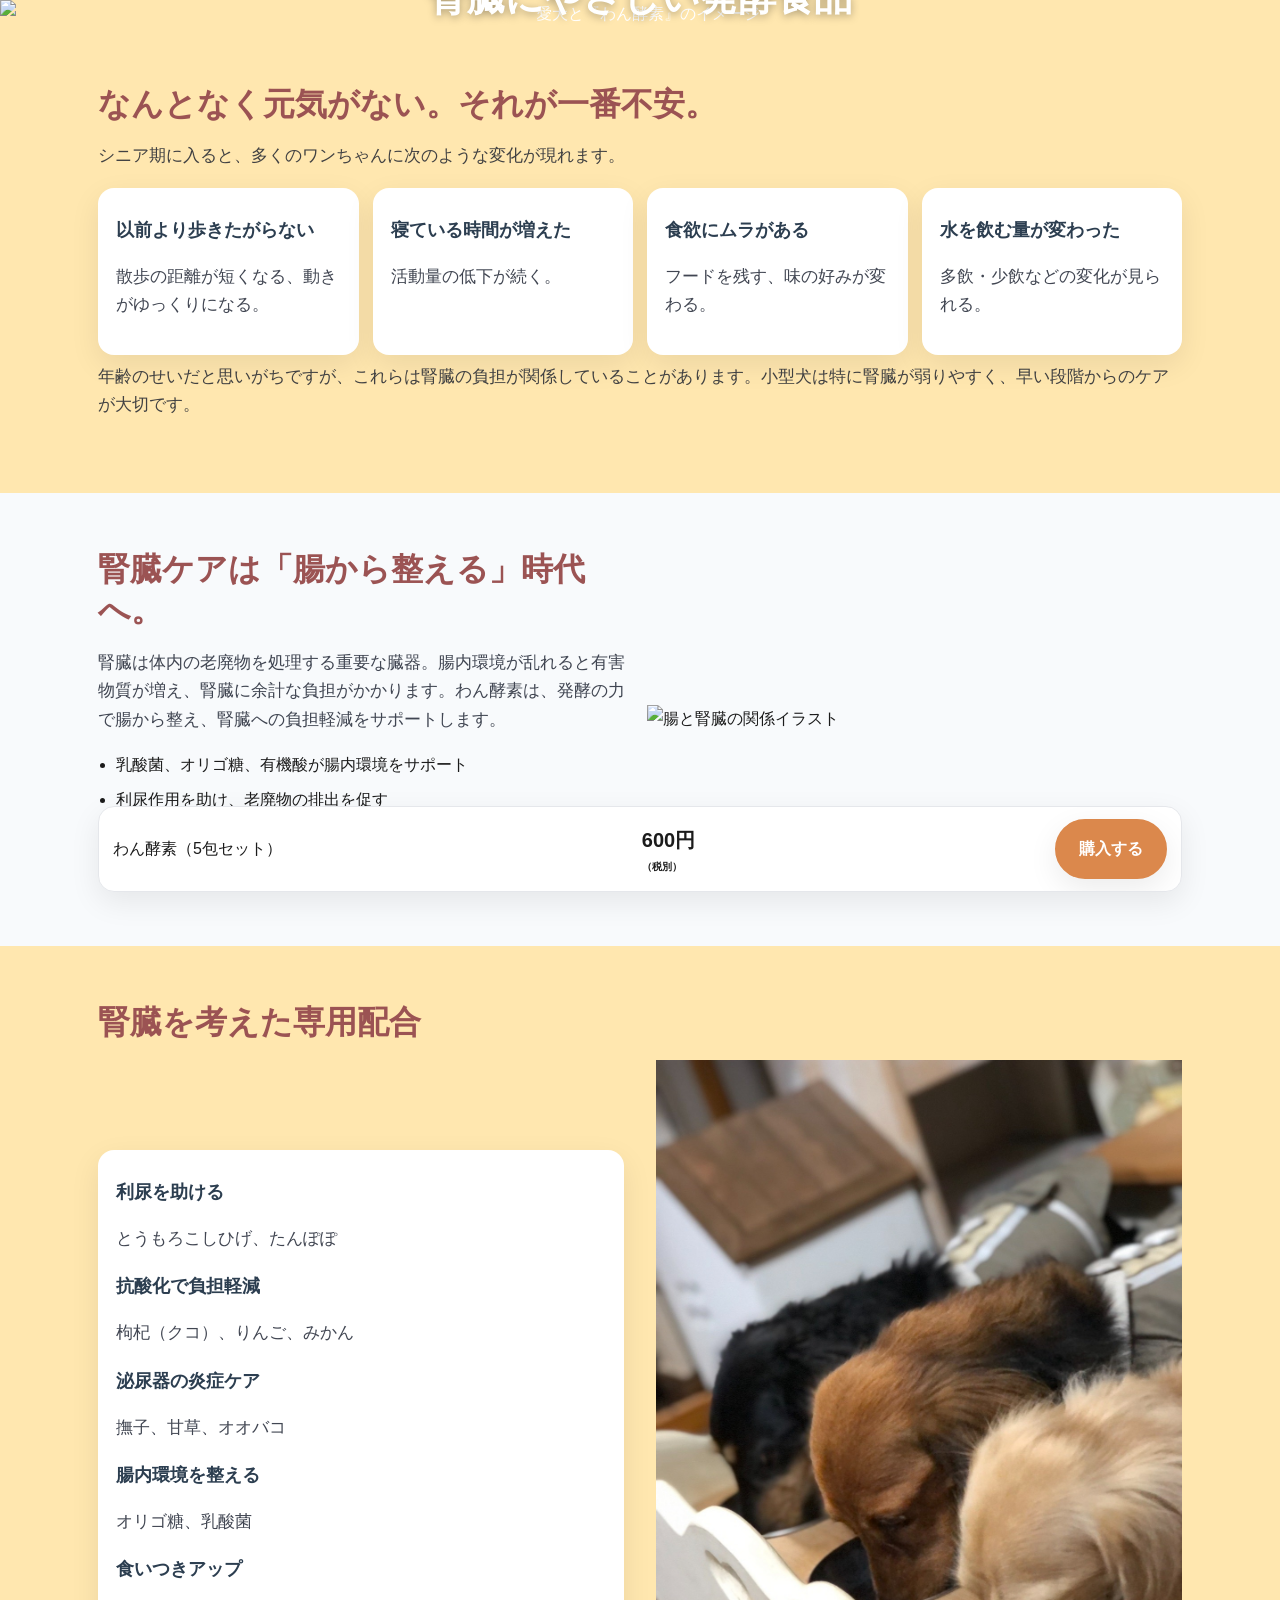
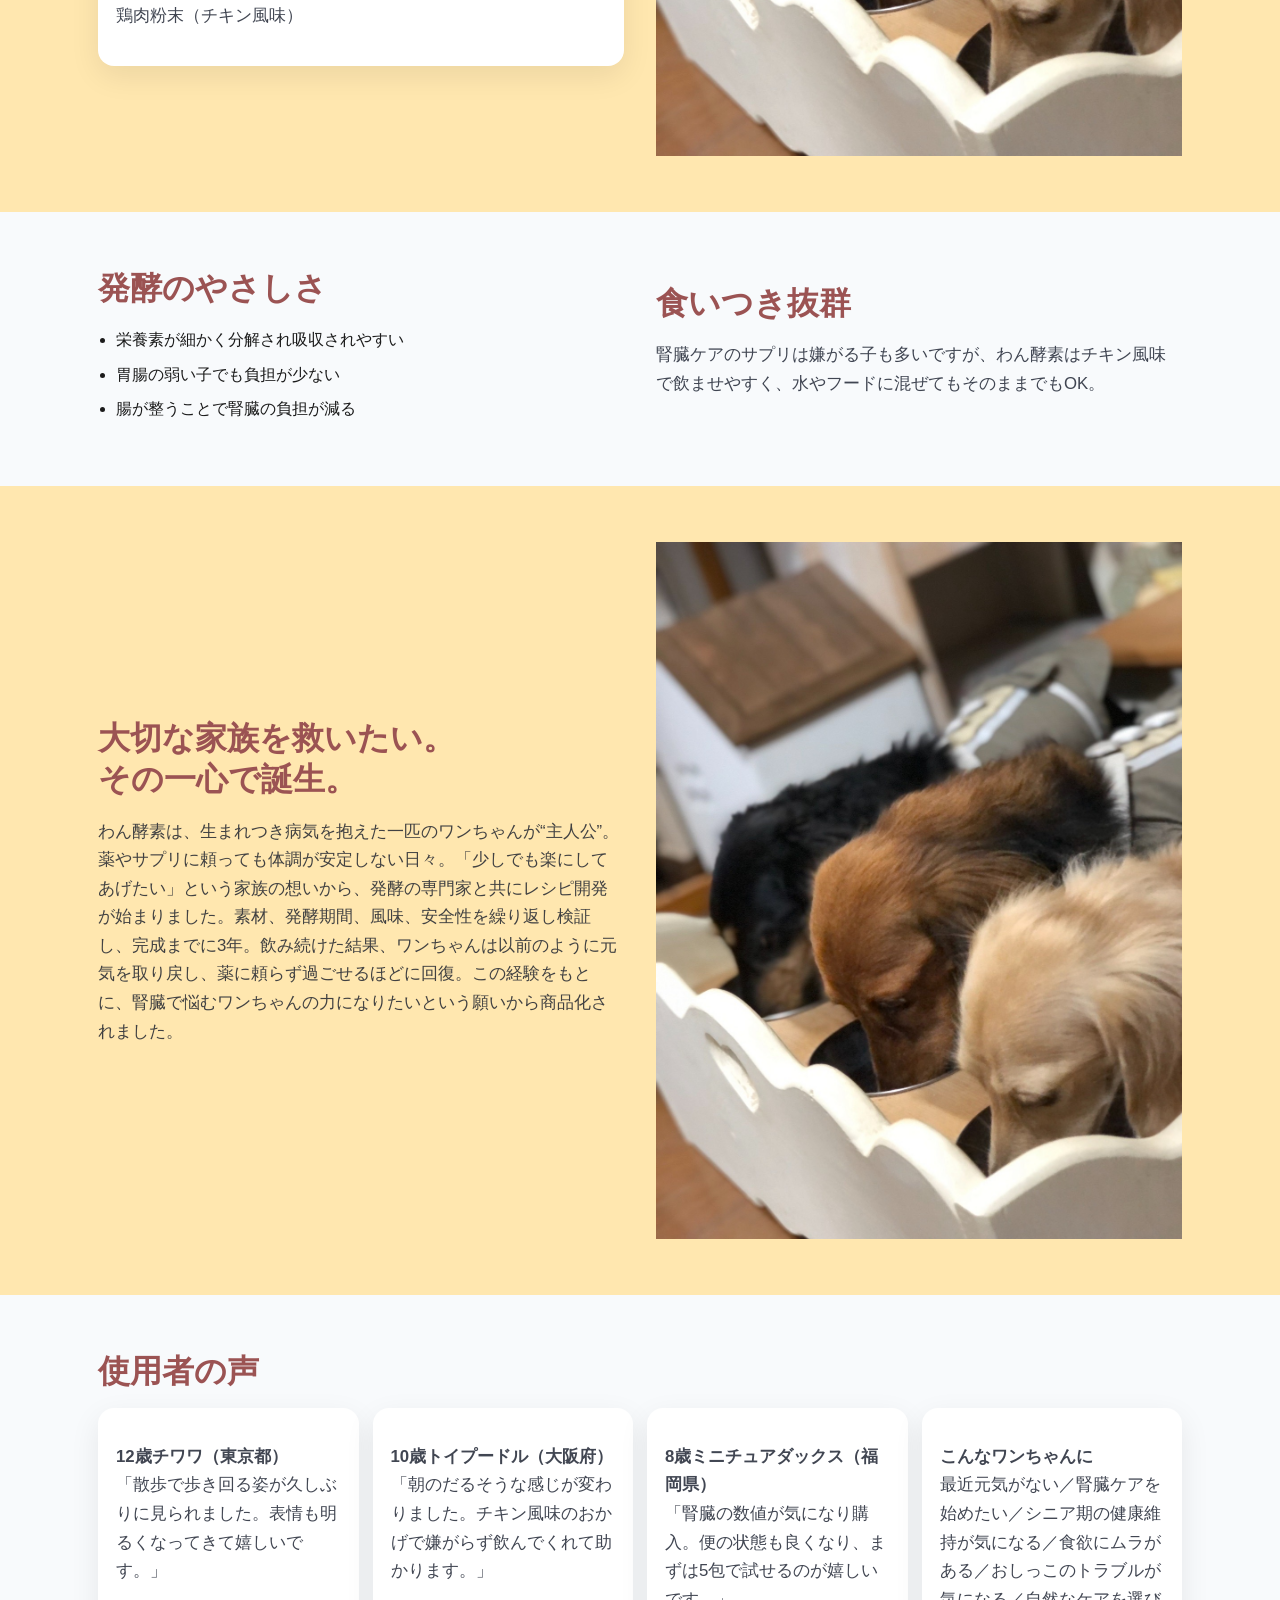
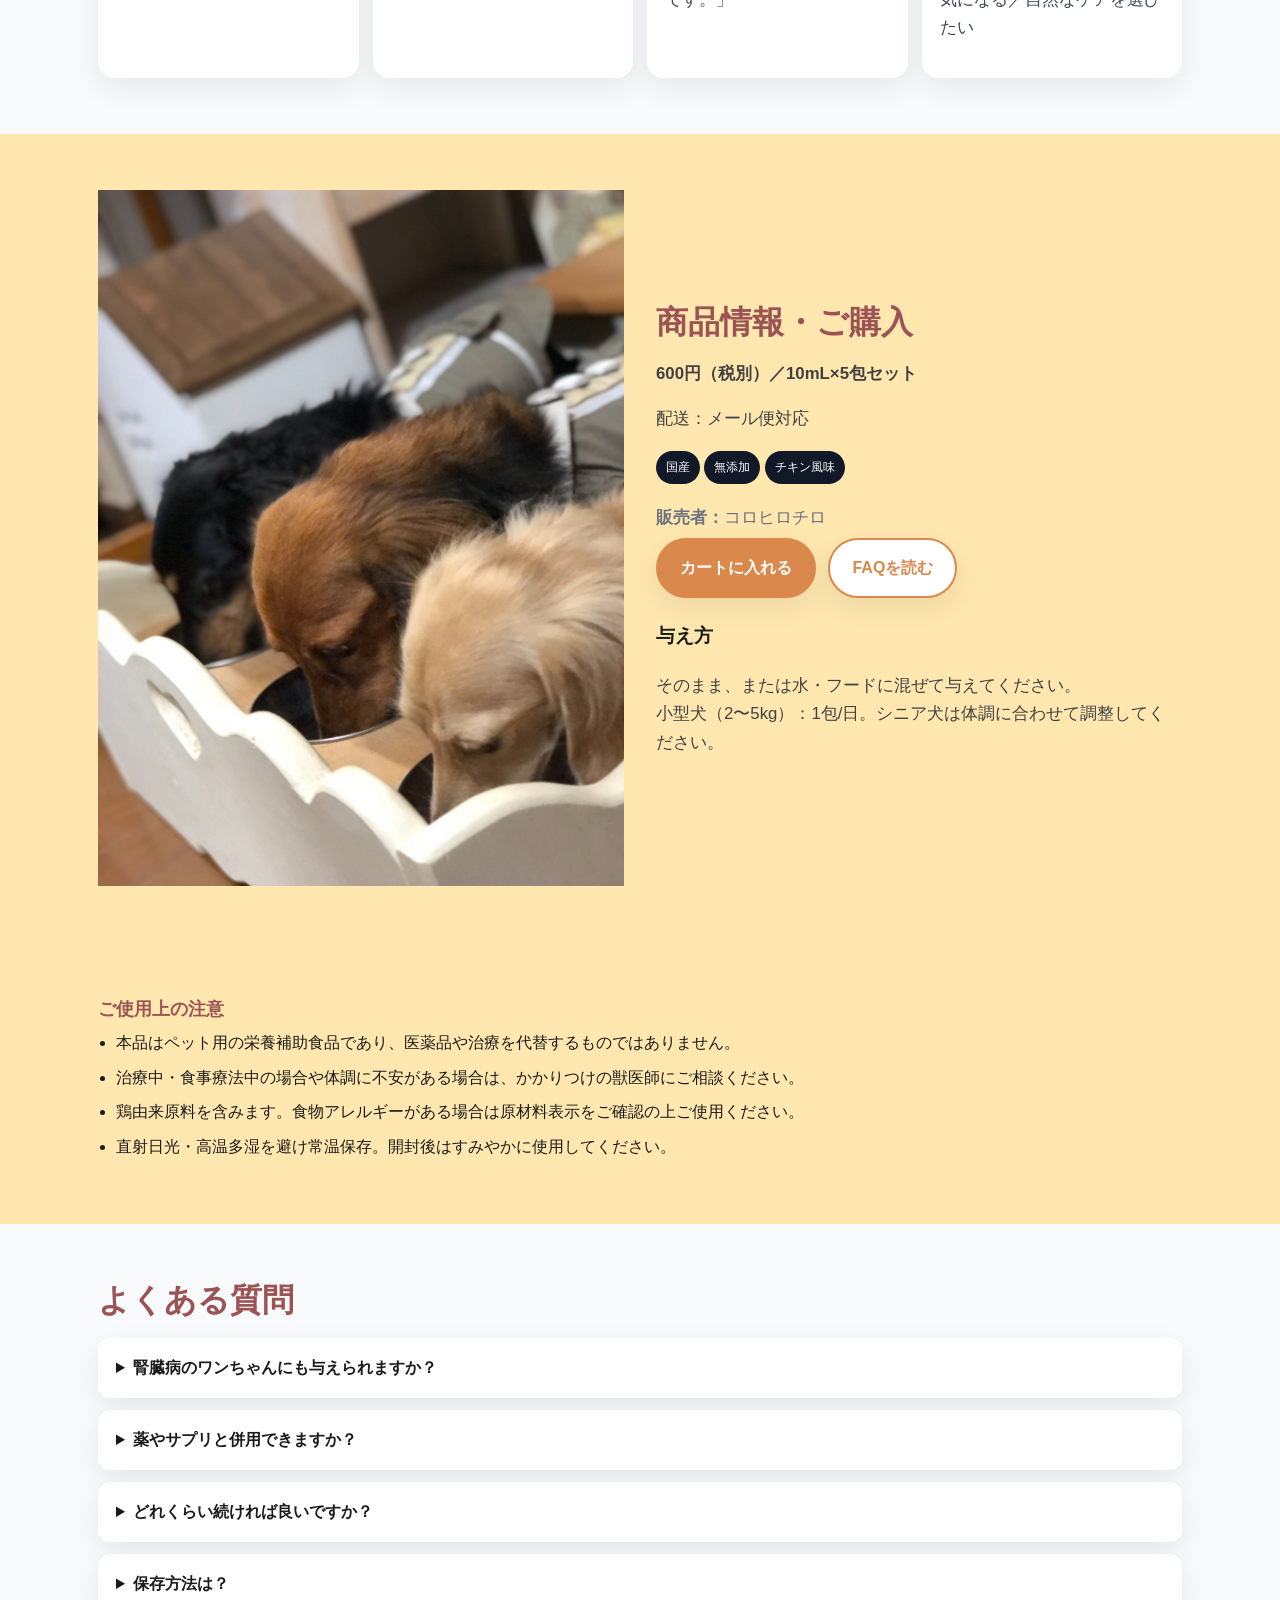
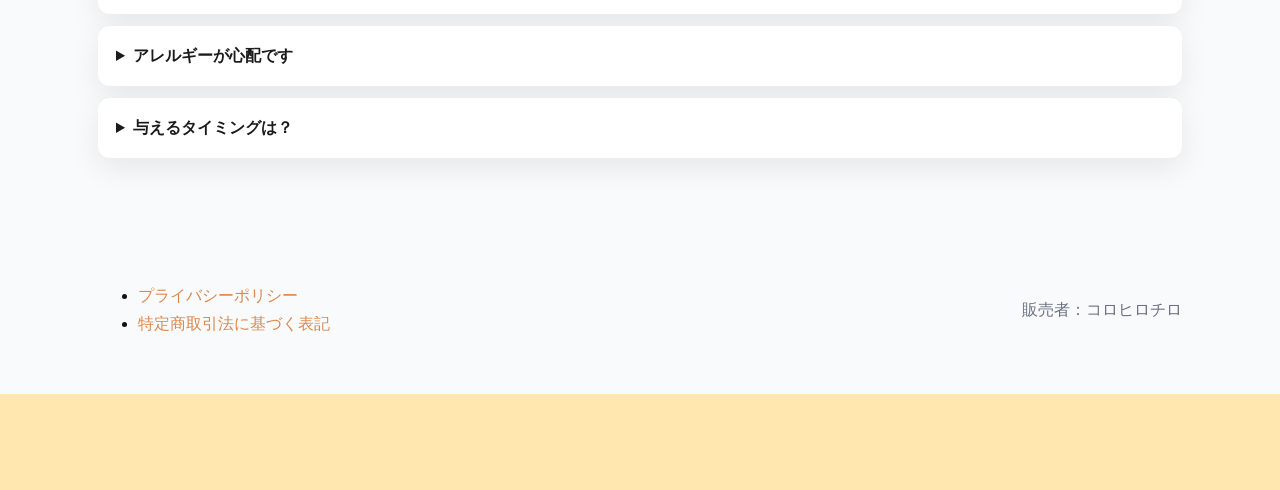
==== index.html @ f0f1872c "Update index.html" ====
<!DOCTYPE html>
<html lang="ja">
<head>
  <meta charset="utf-8" />
  <meta name="viewport" content="width=device-width, initial-scale=1" />
  <title>わん酵素| シニア犬・小型犬のためのやさしい腎臓ケア</title>
  <meta name="description" content="シニア犬・小型犬のためのやさしい腎臓ケア発酵飲料『わん酵素』。チキン風味で食いつき抜群、国産・無添加。10mL×5包のトライアルセット（メール便対応）。" />
  <meta name="format-detection" content="telephone=no" />
  <style>
/* ========== Variables ========== */
:root{
  --brand-acc:#8ccd9c;   /* 深めの安心グリーン */
  --brand:#db884c;       /* アクセント */
  --ink:#1b1b1b;
  --muted:#6b7280;
  --bg:#ffe7af;
  --bg-alt:#f8fafc;
  --radius:16px;
  --shadow:0 10px 30px rgba(0,0,0,.08);
  --sticky-height:80px;  /* スティッキーバー実寸に合わせて調整 */
  --sp-pad:18px;         /* スマホ左右の余白 */
  --sp-gap:14px;         /* スマホの隙間 */
  --sp-radius:14px;      /* スマホ角丸 */
}

/* ========== Reset & Base ========== */
*{ box-sizing:border-box; }
html{ scroll-behavior:smooth; }
body{
  margin:0;
  font-family:-apple-system, BlinkMacSystemFont, "Segoe UI", Roboto, "Hiragino Kaku Gothic ProN", "Noto Sans JP", "Yu Gothic", Meiryo, Arial, sans-serif;
  color:var(--ink);
  background:var(--bg);
  line-height:1.75;
  padding-bottom: calc(var(--sticky-height) + 16px);
}
a{ color:var(--brand); text-decoration:none; }
img{ max-width:100%; display:block; height:auto; }

/* ========== Layout ========== */
.container{
  width:min(1100px,94vw);
  margin-inline:auto;
  padding-inline:0.5rem;
  scroll-margin-top:68px; /* アンカー時の余白 */
}
.grid-2{
  display:grid;
  grid-template-columns:1fr;
  gap:22px;
  align-items:start;
}
@media (min-width:960px){
  .grid-2{
    grid-template-columns:1fr 1fr;
    gap:32px;
    align-items:center;
  }
}
/* Approach専用：モバイルでも2列 → 後で560px以下は1列に戻す */
.grid-2--mobile-2col{
  display:grid;
  grid-template-columns:1fr 1fr;
  gap:14px;
  align-items:center;
}
.grid-2--mobile-2col .card img{ width:100%; height:auto; }

/* ========== Components ========== */
.btn{
  display:inline-flex; align-items:center; justify-content:center; gap:.5rem;
  padding:14px 22px; border-radius:999px;
  background:var(--brand); color:#fff; font-weight:700;
  box-shadow:var(--shadow); transition:.2s; border:2px solid var(--brand);
}
.btn:hover{ transform:translateY(-1px); filter:brightness(1.05); }
.btn--ghost{ background:#fff; color:var(--brand); }

.pill{
  display:inline-flex; align-items:center; gap:.5rem; padding:6px 10px;
  border-radius:999px; background:#111827; color:#fff; font-size:.75rem;
}

/* ---- Simple Auto-height FV ---- */
.fv{
  width:100%;
  max-width:100%;
  position:relative;
  color:#fff;
  text-align:center;
  overflow:hidden;
  isolation:isolate;
}
.fv__bg img{
  width:100%;
  height:auto;          /* 高さは画像比率に従う */
  display:block;
  object-fit:cover;
  object-position:center;
}
.fv__inner{
  position:absolute;
  inset:0;
  display:flex;
  flex-direction:column;
  justify-content:center;
  align-items:center;
  padding:clamp(16px,4vw,32px);
  z-index:10;
}
.fv h1{
  font-size:clamp(24px,6vw,38px);
  font-weight:800;
  margin:0 0 .4em;
  text-shadow:0 2px 8px rgba(0,0,0,.35);
}
.fv .lead{
  font-size:clamp(15px,4vw,18px);
  font-weight:700;
  margin:0;
  text-shadow:0 2px 6px rgba(0,0,0,.35);
}

/* Cards */
.card{ background:#fff; border-radius:var(--radius); padding:18px; box-shadow:var(--shadow); }
.card h3{ margin:8px 0; font-size:1.15rem; font-weight:800; color:#2c3e50; }

/* Sticky CTA（画面下固定） */
.sticky-cta{
  position:fixed; left:50%; transform:translateX(-50%); bottom:8px; z-index:30;
  width:min(1100px,94vw); padding-bottom:env(safe-area-inset-bottom);
}
.sticky-cta .bar{
  display:flex; gap:50px; align-items:center; justify-content:center;
  background:#fff; border:1px solid #e5e7eb; padding:12px 14px;
  border-radius:16px; box-shadow:var(--shadow);
  white-space:nowrap;
  transform-origin:left center;
  max-width:100%;
  overflow:hidden;
  gap:clamp(8px, 3vw, 18px);
}
.sticky-cta .bar > *{ min-width:0; }
.sticky-cta .bar span,
.sticky-cta .bar .price{
  flex:1 1 auto;
  overflow:hidden; text-overflow:ellipsis; white-space:nowrap;
}
.sticky-cta .bar .btn{ flex:0 0 auto; }

/* ========== Sections ========== */
.section{ padding:56px 0; }
.section h2{
  font-size:clamp(24px,2.8vw,32px);
  margin:0 0 16px; font-weight:800; line-height:1.3; color:#9b5353;
}
.section p{ color:#111827cc; font-size:1.05rem; line-height:1.7; }

/* Features Grid：モバイル1 → タブ2 → PC4 */
.features{ display:grid; grid-template-columns:1fr; gap:14px; }
@media (min-width:768px){ .features{ grid-template-columns:repeat(2,1fr); } }
@media (min-width:1024px){ .features{ grid-template-columns:repeat(4,1fr); } }

/* List */
.list{ margin:8px 0 0; padding-left:1.1em; }
.list li{ margin:6px 0; line-height:1.8; }

/* FAQ */
.faq details{
  background:#fff; border-radius:12px; padding:16px 18px; margin:12px 0; box-shadow:var(--shadow);
}
.faq summary{ cursor:pointer; font-weight:700; }

/* Footer */
.footer{ background:var(--bg-alt); padding:40px 0; color:#111; }
.price{ font-weight:800; font-size:1.25rem; }

/* ========== Responsive ========== */
@media (max-width:560px){
  .container{ padding-inline: var(--sp-pad); }
  .section{ padding:38px 0; }
  .section h2{ font-size:clamp(20px,6vw,26px); }
  .card{ padding:16px; border-radius: var(--sp-radius); }

  /* ボタン：全幅 & タップしやすく */
  .btn{ min-height:52px; font-size:0.95rem; padding:12px 18px; }

  /* 画像はカード内100%（FVは除外） */
  .card img{ width:100% !important; height:auto !important; }

  /* Approachは1カラムに戻す */
  .grid-2--mobile-2col{ grid-template-columns:1fr; gap:var(--sp-gap); }

  /* FVや見出しの縮小 */
  html{ font-size:93.75%; }
  .fv h1{ font-size:clamp(20px,5.6vw,30px); }
  .fv .lead{ font-size:clamp(14px,3.6vw,16px); }

  /* スティッキーCTA微調整 */
  .sticky-cta .bar{ font-size:0.95rem; }
  body{ padding-bottom: calc(var(--sticky-height) + 22px); }
}
@media (max-width:380px){
  .sticky-cta .bar{ transform: scale(0.88); }
}
@media (max-width:330px){
  .sticky-cta .bar{ transform: scale(0.78); }
}
@media (max-width:360px){
  .sticky-cta .bar{ padding-inline:10px; }
}
  </style>
</head>
<body>
  <main id="top">
    <!-- Simple FV -->
    <section class="fv" aria-labelledby="hero-title">
      <div class="fv__bg">
        <img src="img/hero.jpg" alt="愛犬と『わん酵素』のイメージ">
      </div>
      <div class="fv__inner">
        <h1 id="hero-title">発酵のプロが作る<br>腎臓にやさしい発酵食品</h1>
        <p class="lead">大切なあなたのワンちゃんに</p>
        <p style="margin-top:14px">
          <a href="#purchase" class="btn">ご購入はこちら</a>
        </p>
      </div>
    </section>

    <!-- Symptoms / Why -->
    <section class="section" id="about" aria-labelledby="why-title">
      <div class="container">
        <h2 id="why-title">なんとなく元気がない。それが一番不安。</h2>
        <p>シニア期に入ると、多くのワンちゃんに次のような変化が現れます。</p>
        <div class="features" style="margin-top:14px">
          <div class="card"><h3>以前より歩きたがらない</h3><p class="muted">散歩の距離が短くなる、動きがゆっくりになる。</p></div>
          <div class="card"><h3>寝ている時間が増えた</h3><p class="muted">活動量の低下が続く。</p></div>
          <div class="card"><h3>食欲にムラがある</h3><p class="muted">フードを残す、味の好みが変わる。</p></div>
          <div class="card"><h3>水を飲む量が変わった</h3><p class="muted">多飲・少飲などの変化が見られる。</p></div>
        </div>
        <p style="margin-top:8px">年齢のせいだと思いがちですが、これらは腎臓の負担が関係していることがあります。小型犬は特に腎臓が弱りやすく、早い段階からのケアが大切です。</p>
      </div>
    </section>

    <!-- Approach -->
    <section class="section" aria-labelledby="approach-title" style="background:var(--bg-alt)">
      <div class="container grid-2 grid-2--mobile-2col">
        <div>
          <h2 id="approach-title">腎臓ケアは「腸から整える」時代へ。</h2>
          <p>腎臓は体内の老廃物を処理する重要な臓器。腸内環境が乱れると有害物質が増え、腎臓に余計な負担がかかります。わん酵素は、発酵の力で腸から整え、腎臓への負担軽減をサポートします。</p>
          <ul class="list">
            <li>乳酸菌、オリゴ糖、有機酸が腸内環境をサポート</li>
            <li>利尿作用を助け、老廃物の排出を促す</li>
            <li>抗酸化成分が腎細胞を守る</li>
            <li>小型犬でも飲みやすい吸収設計</li>
          </ul>
        </div>
        <div>
          <img src="img/hakko.png" alt="腸と腎臓の関係イラスト" loading="lazy" />
        </div>
      </div>
    </section>

    <!-- Ingredients -->
    <section class="section" id="ingredients" aria-labelledby="ingredients-title">
      <div class="container">
        <h2 id="ingredients-title">腎臓を考えた専用配合</h2>
        <div class="grid-2">
          <div class="card">
            <h3>利尿を助ける</h3>
            <p>とうもろこしひげ、たんぽぽ</p>
            <h3>抗酸化で負担軽減</h3>
            <p>枸杞（クコ）、りんご、みかん</p>
            <h3>泌尿器の炎症ケア</h3>
            <p>撫子、甘草、オオバコ</p>
            <h3>腸内環境を整える</h3>
            <p>オリゴ糖、乳酸菌</p>
            <h3>食いつきアップ</h3>
            <p>鶏肉粉末（チキン風味）</p>
          </div>
          <div>
            <img src="img/test.jpg" alt="配合素材のイメージ" loading="lazy">
          </div>
        </div>
      </div>
    </section>

    <!-- Fermentation & Palatability -->
    <section class="section" aria-labelledby="ferment-title" style="background:var(--bg-alt)">
      <div class="container grid-2">
        <div>
          <h2 id="ferment-title">発酵のやさしさ</h2>
          <ul class="list">
            <li>栄養素が細かく分解され吸収されやすい</li>
            <li>胃腸の弱い子でも負担が少ない</li>
            <li>腸が整うことで腎臓の負担が減る</li>
          </ul>
        </div>
        <div>
          <h2>食いつき抜群</h2>
          <p>腎臓ケアのサプリは嫌がる子も多いですが、わん酵素はチキン風味で飲ませやすく、水やフードに混ぜてもそのままでもOK。</p>
        </div>
      </div>
    </section>

    <!-- Story -->
    <section class="section" id="story" aria-labelledby="story-title">
      <div class="container grid-2">
        <div>
          <h2 id="story-title">大切な家族を救いたい。<br>その一心で誕生。</h2>
          <p>わん酵素は、生まれつき病気を抱えた一匹のワンちゃんが“主人公”。薬やサプリに頼っても体調が安定しない日々。「少しでも楽にしてあげたい」という家族の想いから、発酵の専門家と共にレシピ開発が始まりました。素材、発酵期間、風味、安全性を繰り返し検証し、完成までに3年。飲み続けた結果、ワンちゃんは以前のように元気を取り戻し、薬に頼らず過ごせるほどに回復。この経験をもとに、腎臓で悩むワンちゃんの力になりたいという願いから商品化されました。</p>
        </div>
        <div>
          <img src="img/test.jpg" alt="家族と犬の温かな写真" loading="lazy">
        </div>
      </div>
    </section>

    <!-- Voices -->
    <section class="section" id="voices" aria-labelledby="voices-title" style="background:var(--bg-alt)">
      <div class="container">
        <h2 id="voices-title">使用者の声</h2>
        <div class="features">
          <div class="card">
            <p><strong>12歳チワワ（東京都）</strong><br>「散歩で歩き回る姿が久しぶりに見られました。表情も明るくなってきて嬉しいです。」</p>
          </div>
          <div class="card">
            <p><strong>10歳トイプードル（大阪府）</strong><br>「朝のだるそうな感じが変わりました。チキン風味のおかげで嫌がらず飲んでくれて助かります。」</p>
          </div>
          <div class="card">
            <p><strong>8歳ミニチュアダックス（福岡県）</strong><br>「腎臓の数値が気になり購入。便の状態も良くなり、まずは5包で試せるのが嬉しいです。」</p>
          </div>
          <div class="card">
            <p><strong>こんなワンちゃんに</strong><br>最近元気がない／腎臓ケアを始めたい／シニア期の健康維持が気になる／食欲にムラがある／おしっこのトラブルが気になる／自然なケアを選びたい</p>
          </div>
        </div>
      </div>
    </section>

    <!-- Product / How to -->
    <section class="section" id="purchase" aria-labelledby="purchase-title">
      <div class="container grid-2">
        <div>
          <img src="img/test.jpg" alt="わん酵素商品写真" loading="lazy">
        </div>
        <div>
          <h2 id="purchase-title">商品情報・ご購入</h2>
          <p class="price">600円（税別）／10mL×5包セット</p>
          <p class="muted">配送：メール便対応</p>
          <div class="badges" style="margin:12px 0 20px">
            <span class="pill">国産</span>
            <span class="pill">無添加</span>
            <span class="pill">チキン風味</span>
          </div>

          <p style="margin:6px 0;color:var(--muted)"><strong>販売者：</strong>コロヒロチロ</p>
          <a href="https://corohirotiro.base.shop/items/123829741" class="btn" aria-label="カートに入れる">カートに入れる</a>
          <a href="#faq" class="btn btn--ghost" style="margin-left:8px" aria-label="FAQを読む">FAQを読む</a>
          <div style="margin-top:22px">
            <h3>与え方</h3>
            <p>そのまま、または水・フードに混ぜて与えてください。<br>
              小型犬（2〜5kg）：1包/日。シニア犬は体調に合わせて調整してください。</p>
          </div>
        </div>
      </div>
      <div class="container sticky-cta" aria-hidden="false" style="margin-top:18px">
        <div class="bar">
          <span>わん酵素（5包セット）</span>
          <strong class="price">600円<div style="font-size: x-small;">（税別）</div></strong>
          <a href="https://corohirotiro.base.shop/items/123829741" class="btn" aria-label="購入">購入する</a>
        </div>
      </div>
    </section>

    <!-- Notice -->
    <section class="section" aria-labelledby="notice-title">
      <div class="container">
        <h2 id="notice-title" style="font-size:1.1rem;margin-bottom:8px">ご使用上の注意</h2>
        <ul class="list">
          <li>本品はペット用の栄養補助食品であり、医薬品や治療を代替するものではありません。</li>
          <li>治療中・食事療法中の場合や体調に不安がある場合は、かかりつけの獣医師にご相談ください。</li>
          <li>鶏由来原料を含みます。食物アレルギーがある場合は原材料表示をご確認の上ご使用ください。</li>
          <li>直射日光・高温多湿を避け常温保存。開封後はすみやかに使用してください。</li>
        </ul>
      </div>
    </section>

    <!-- FAQ -->
    <section class="section faq" id="faq" aria-labelledby="faq-title" style="background:var(--bg-alt)">
      <div class="container">
        <h2 id="faq-title">よくある質問</h2>
        <details>
          <summary>腎臓病のワンちゃんにも与えられますか？</summary>
          <p>食品レベルの発酵飲料で負担の少ない設計です。治療中・食事療法中の場合は獣医師にご相談ください。</p>
        </details>
        <details>
          <summary>薬やサプリと併用できますか？</summary>
          <p>基本的に問題ありませんが、併用中の製品により異なるため心配があればかかりつけ医へ。</p>
        </details>
        <details>
          <summary>どれくらい続ければ良いですか？</summary>
          <p>まずは5包で体調変化を確認し、継続することで実感しやすくなります。</p>
        </details>
        <details>
          <summary>保存方法は？</summary>
          <p>直射日光・高温多湿を避け常温保存。開封後はすみやかに使用してください。</p>
        </details>
        <details>
          <summary>アレルギーが心配です</summary>
          <p>鶏由来原料（チキン風味）を含みます。初めての場合は少量からお試しください。</p>
        </details>
        <details>
          <summary>与えるタイミングは？</summary>
          <p>食事と一緒、または食間に与えてください。水・フードに混ぜてもそのままでもOKです。</p>
        </details>
      </div>
    </section>
  </main>

  <footer class="footer" role="contentinfo">
    <div class="container" style="display:flex;flex-wrap:wrap;gap:20px;align-items:center;justify-content:space-between">
      <ul class="footer-links">
        <li><a href="https://corohirotiro.base.shop/privacy">プライバシーポリシー</a></li>
        <li><a href="https://corohirotiro.base.shop/law">特定商取引法に基づく表記</a></li>
      </ul>
      <nav style="display:flex;gap:14px">
        <span style="color:var(--muted)">販売者：コロヒロチロ</span>
      </nav>
    </div>
  </footer>

  <!-- JSON-LD Product Schema -->
  <script type="application/ld+json">
  {
    "@context": "https://schema.org",
    "@type": "Product",
    "name": "わん酵素",
    "description": "シニア犬・小型犬のためのやさしい腎臓ケア発酵飲料。チキン風味、国産・無添加。10mL×5包のトライアルセット。",
    "brand": {"@type":"Brand","name":"わん酵素"},
    "image": ["https://example.com/assets/product.jpg"],
    "offers": {
      "@type": "Offer",
      "priceCurrency": "JPY",
      "price": "600",
      "availability": "https://schema.org/InStock"
    }
  }
  </script>
</body>
</html>
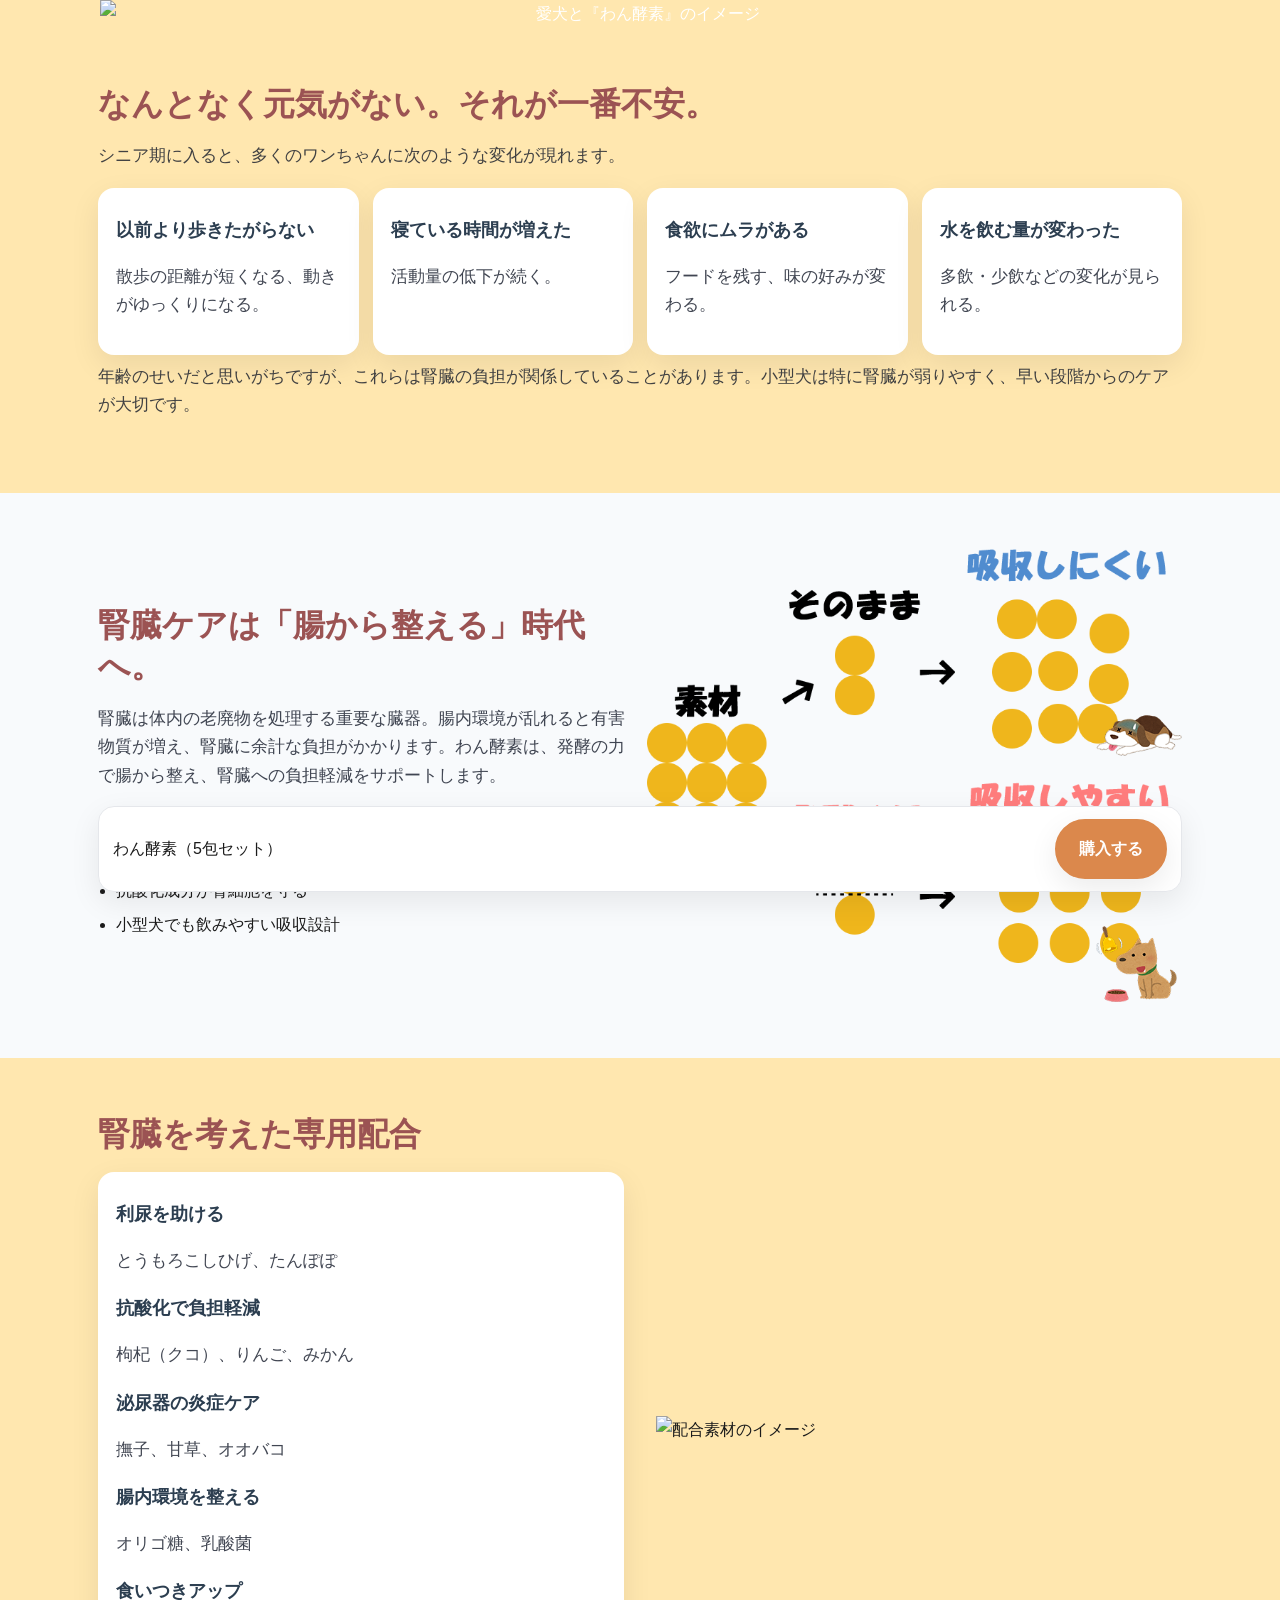
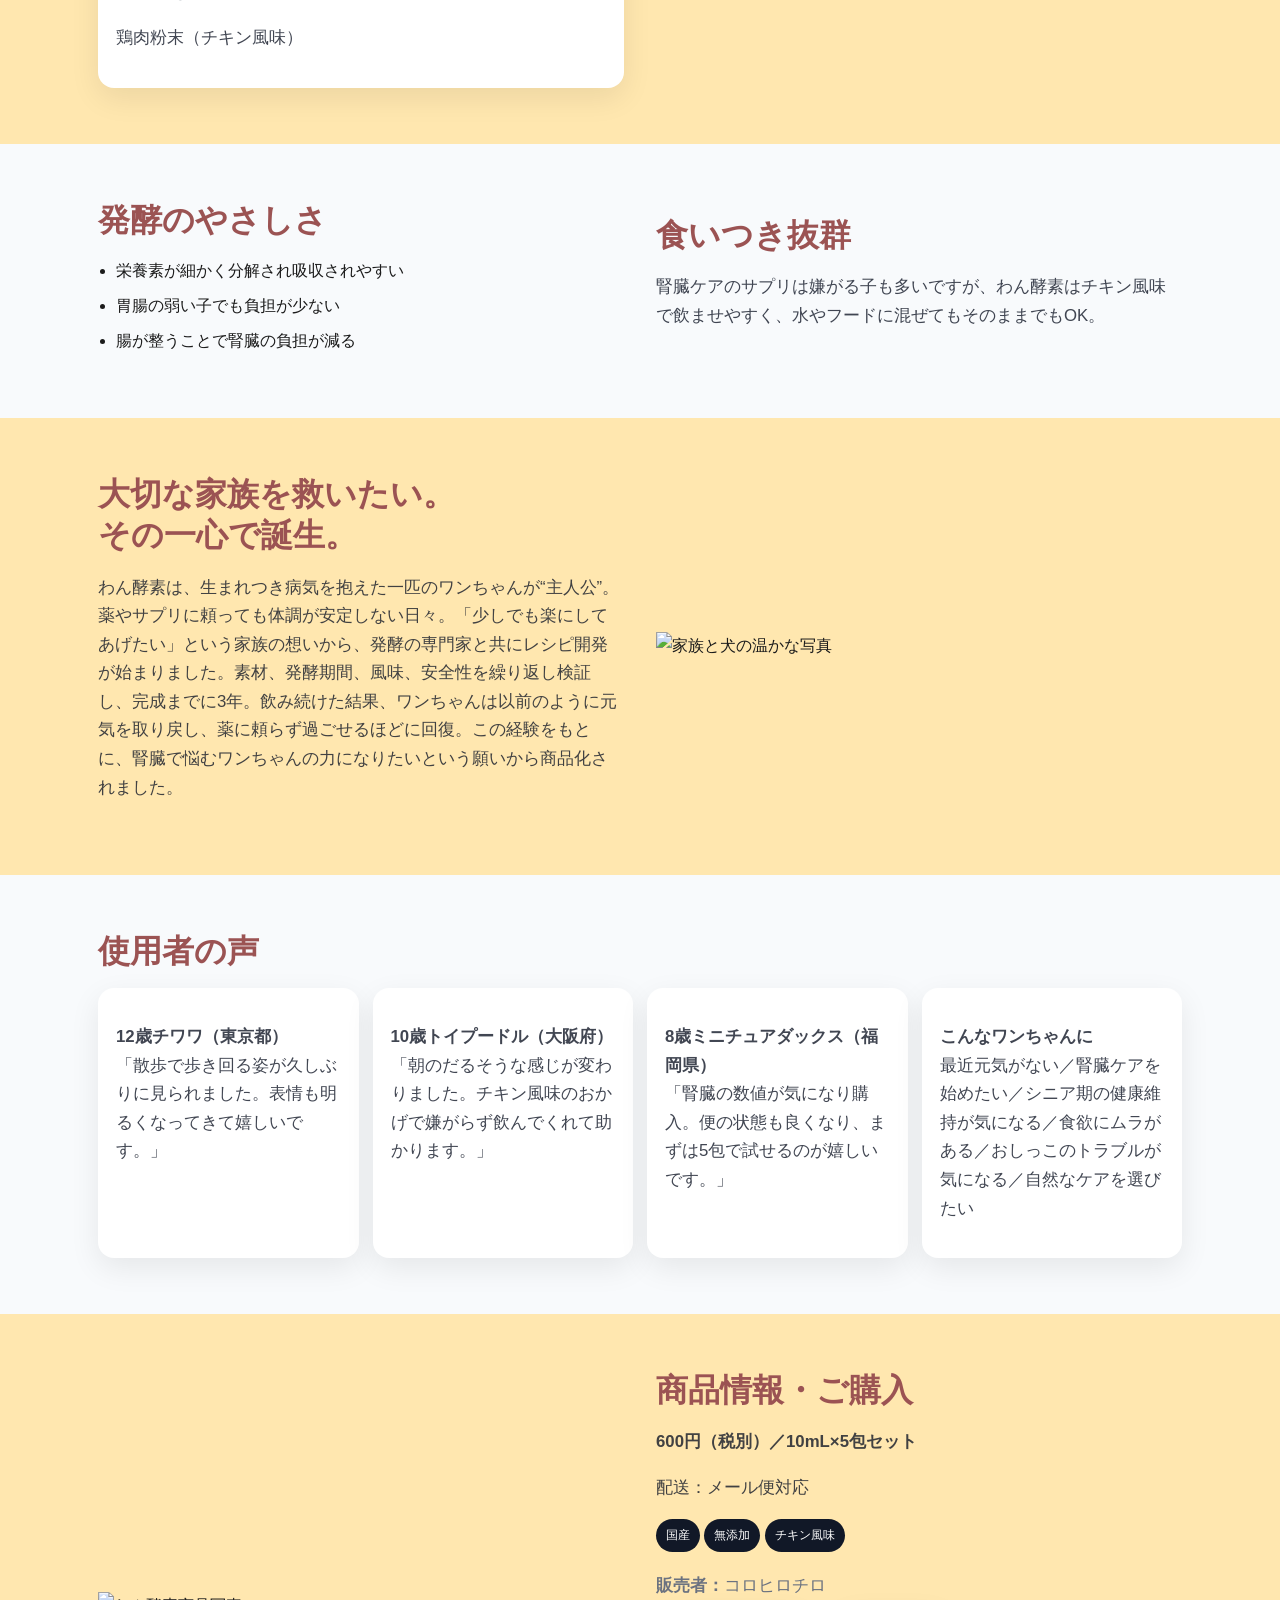
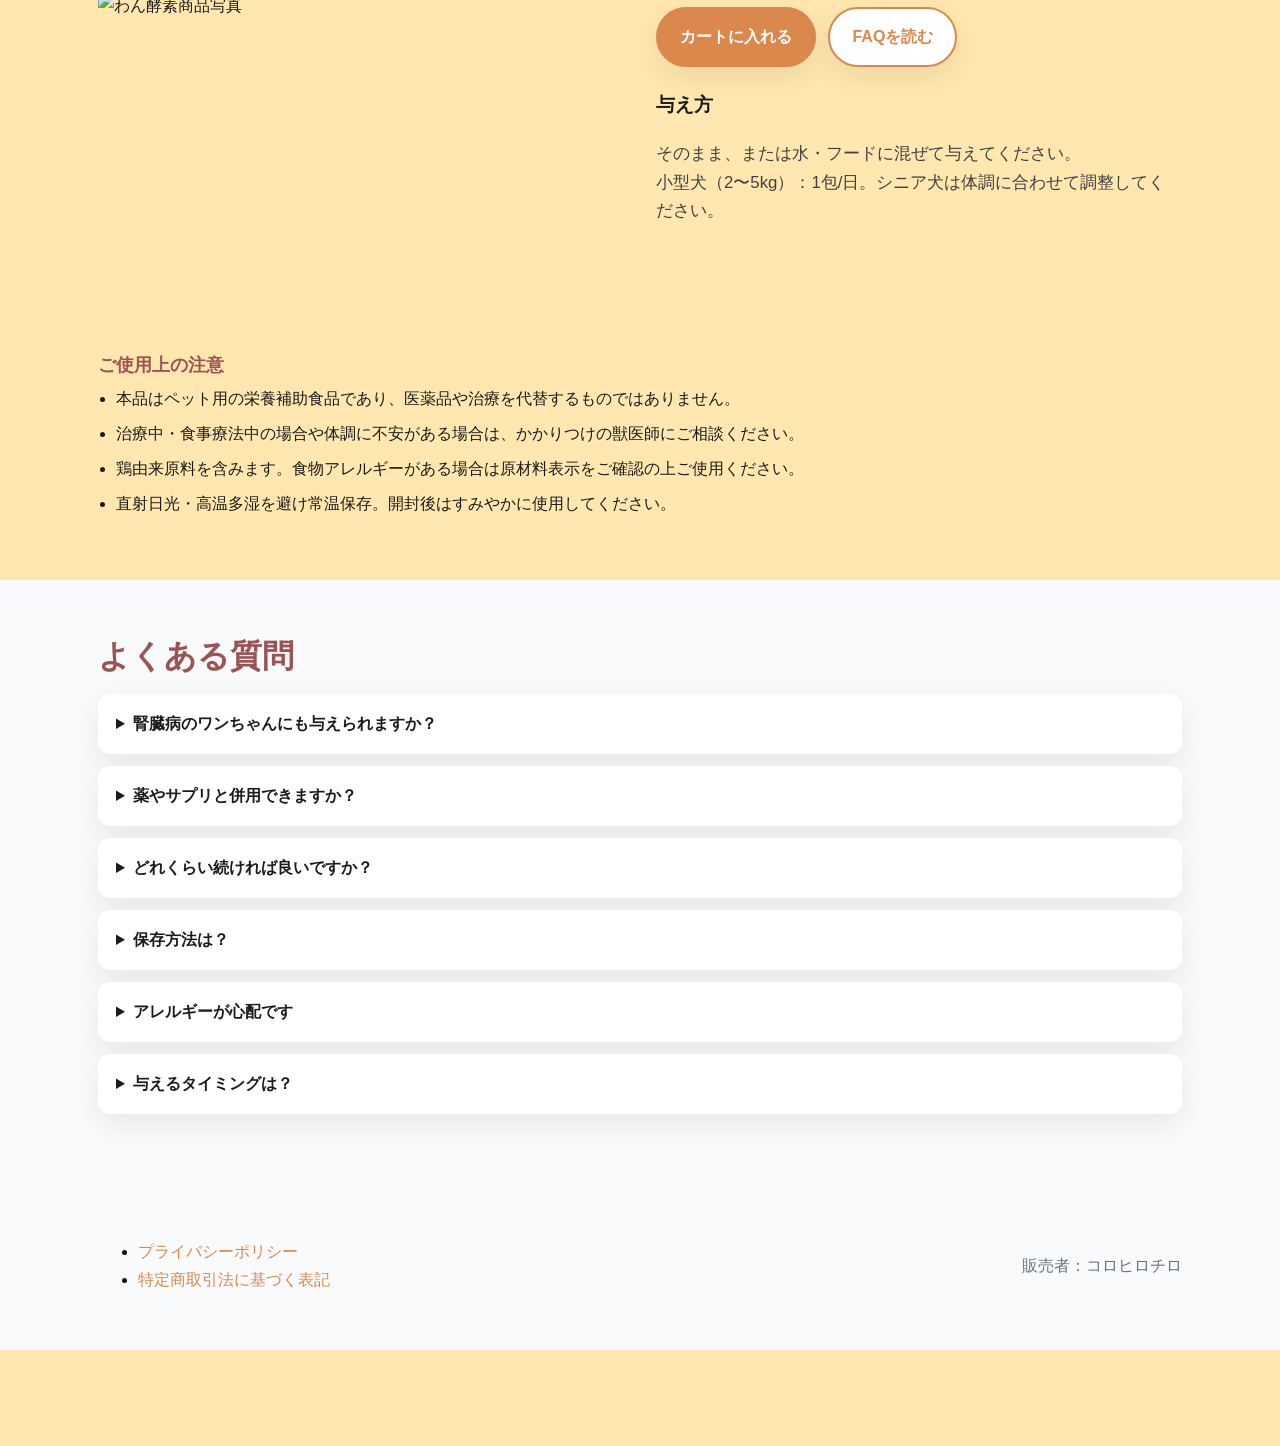
==== commit e70e1feb: "Update index.html" ====
--- a/index.html
+++ b/index.html
@@ -216,15 +216,15 @@
     <!-- Simple FV -->
     <section class="fv" aria-labelledby="hero-title">
       <div class="fv__bg">
-        <img src="img/hero.jpg" alt="愛犬と『わん酵素』のイメージ">
-      </div>
-      <div class="fv__inner">
+        <img src="img/fv.jpg" alt="愛犬と『わん酵素』のイメージ" style="display:block;margin-right: auto;margin-left:auto;max-width: 1080px;">
+      </div>
+      <!--<div class="fv__inner">
         <h1 id="hero-title">発酵のプロが作る<br>腎臓にやさしい発酵食品</h1>
         <p class="lead">大切なあなたのワンちゃんに</p>
         <p style="margin-top:14px">
           <a href="#purchase" class="btn">ご購入はこちら</a>
         </p>
-      </div>
+      </div>-->
     </section>
 
     <!-- Symptoms / Why -->
@@ -366,7 +366,7 @@
       <div class="container sticky-cta" aria-hidden="false" style="margin-top:18px">
         <div class="bar">
           <span>わん酵素（5包セット）</span>
-          <strong class="price">600円<div style="font-size: x-small;">（税別）</div></strong>
+          <!--<strong class="price">600円<div style="font-size: x-small;">（税別）</div></strong>-->
           <a href="https://corohirotiro.base.shop/items/123829741" class="btn" aria-label="購入">購入する</a>
         </div>
       </div>
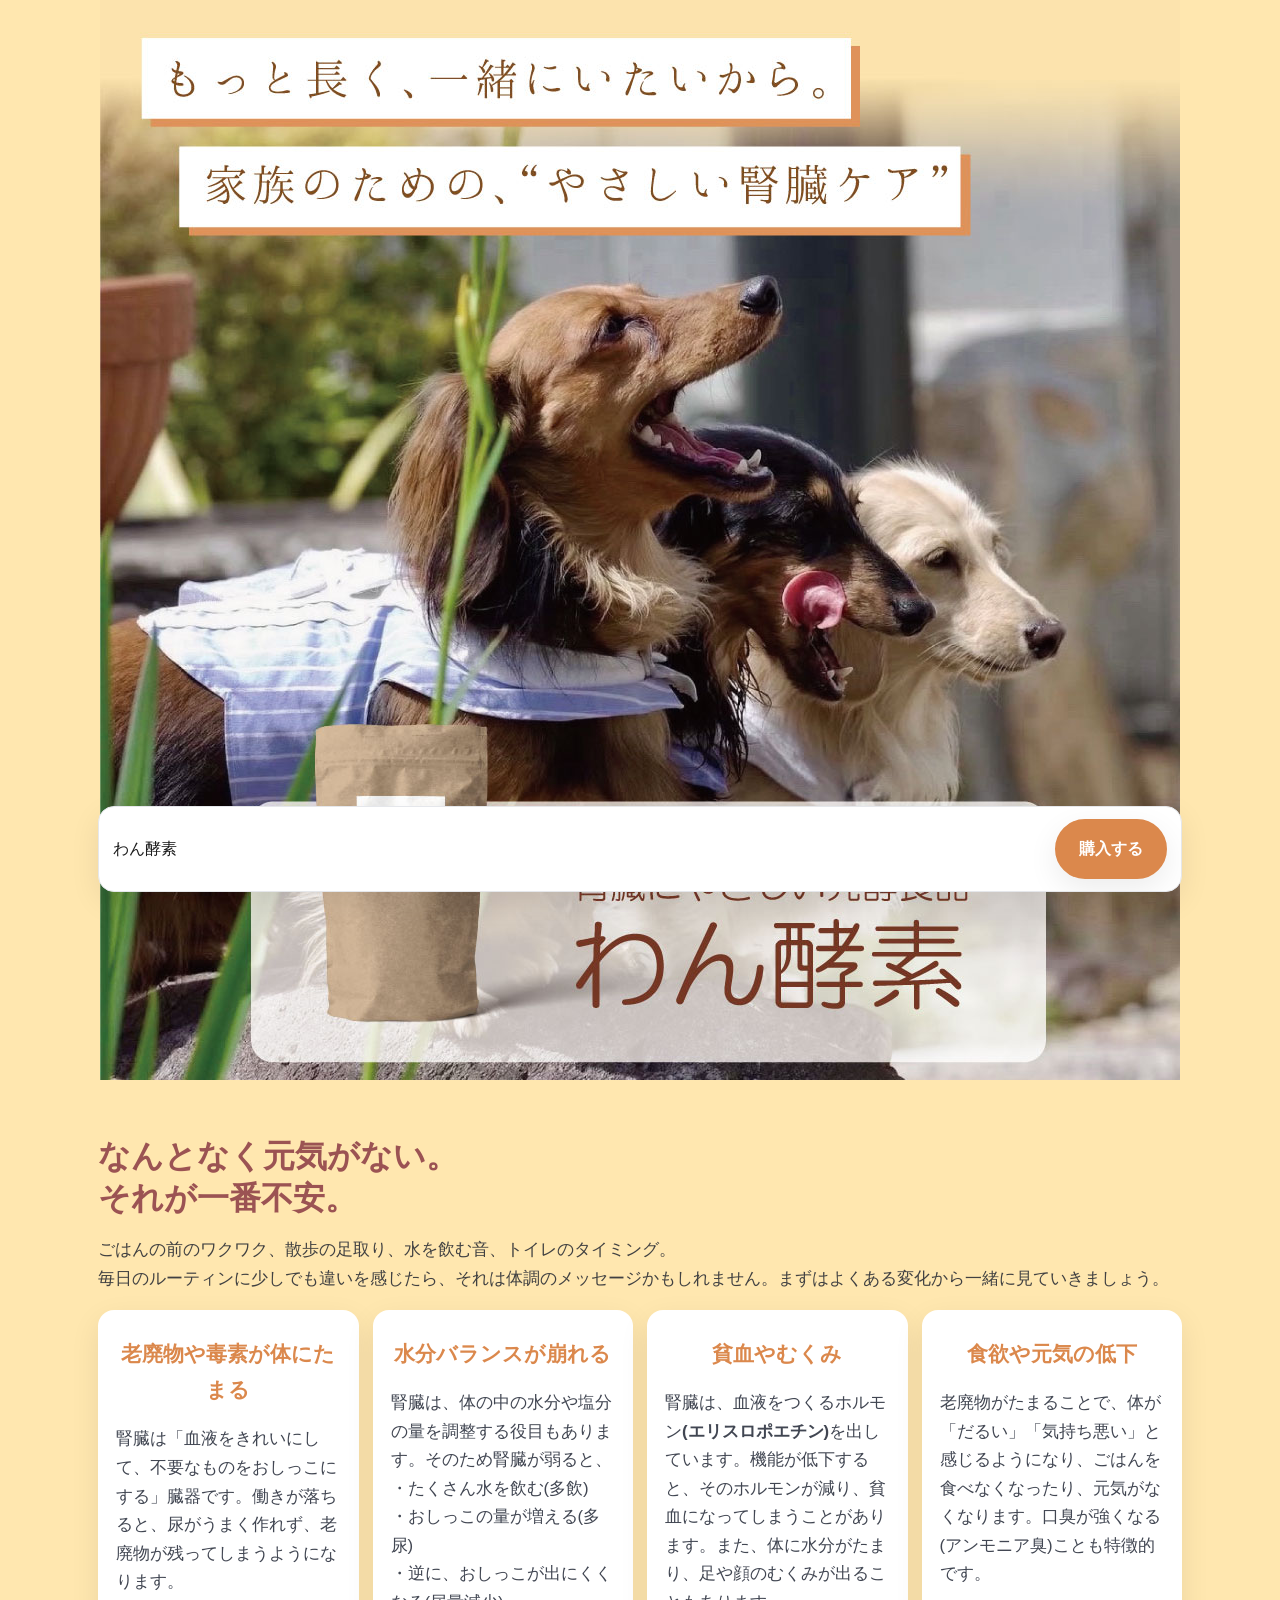
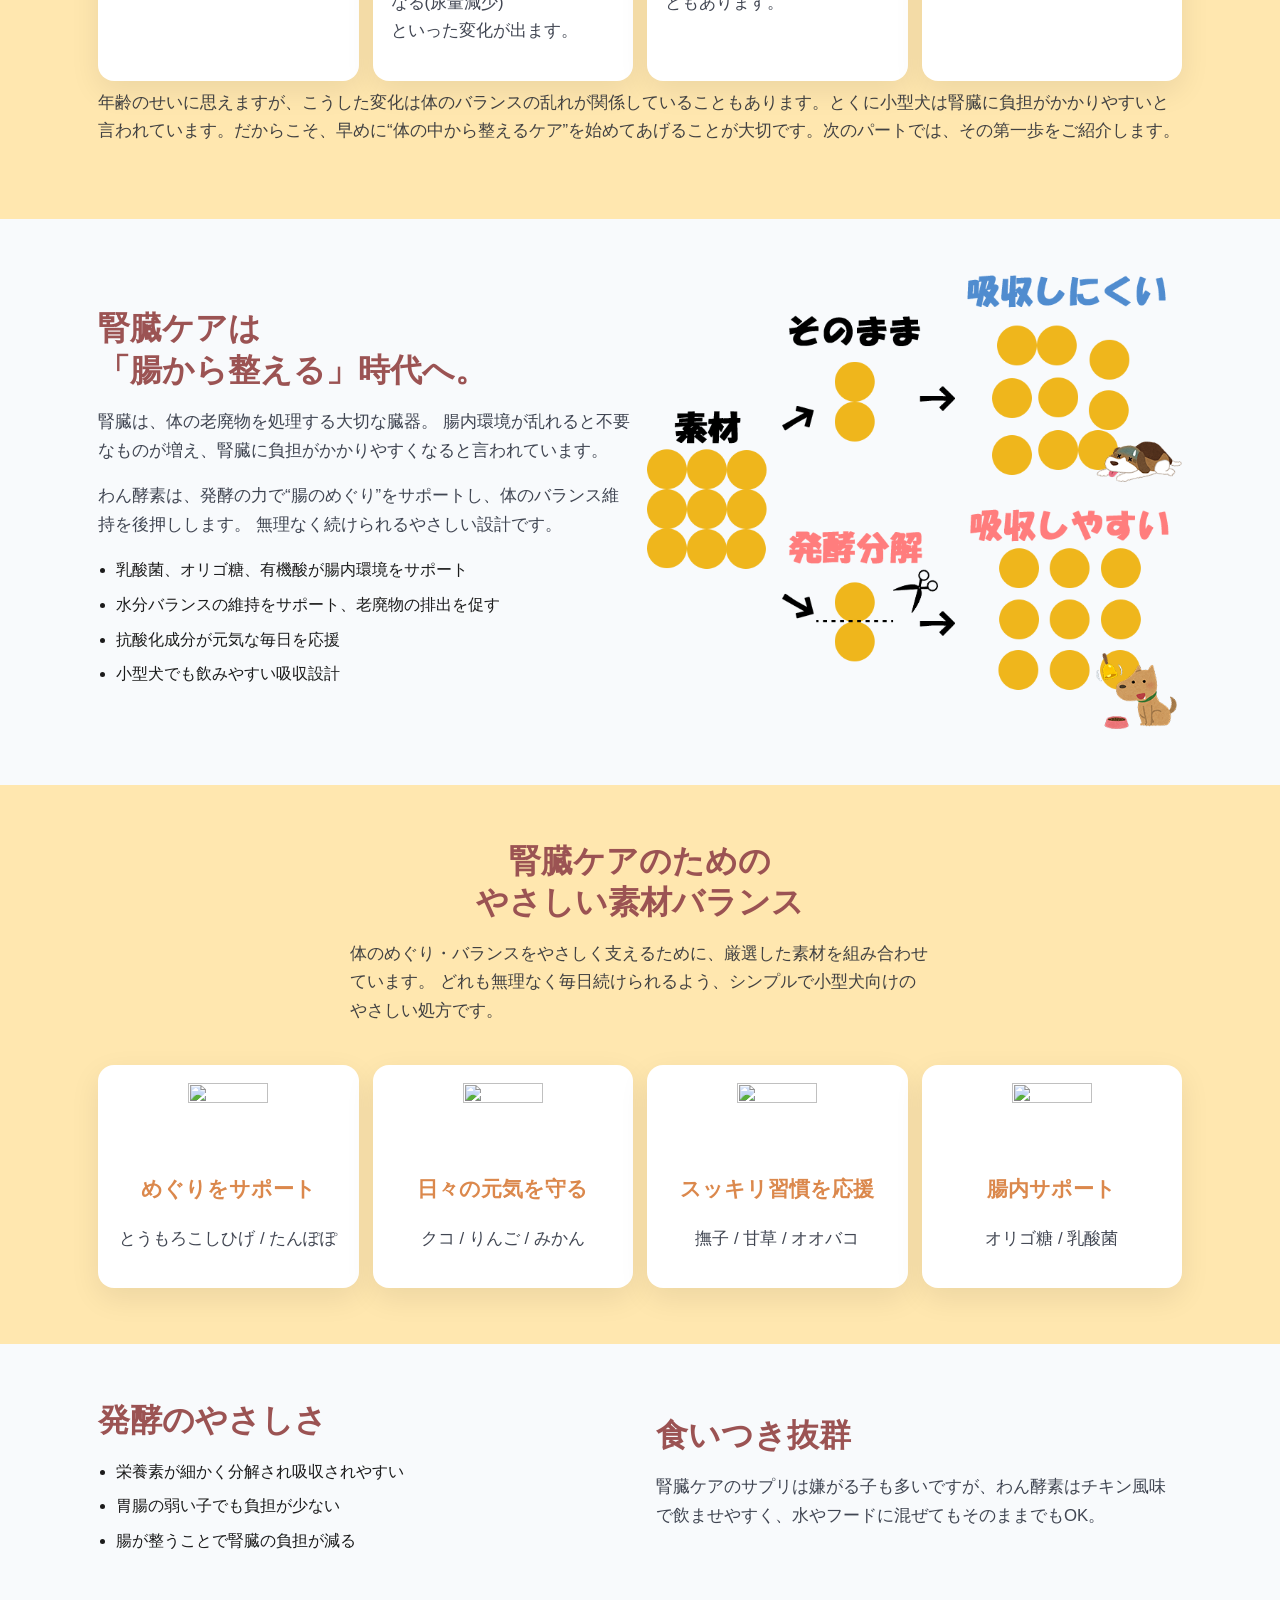
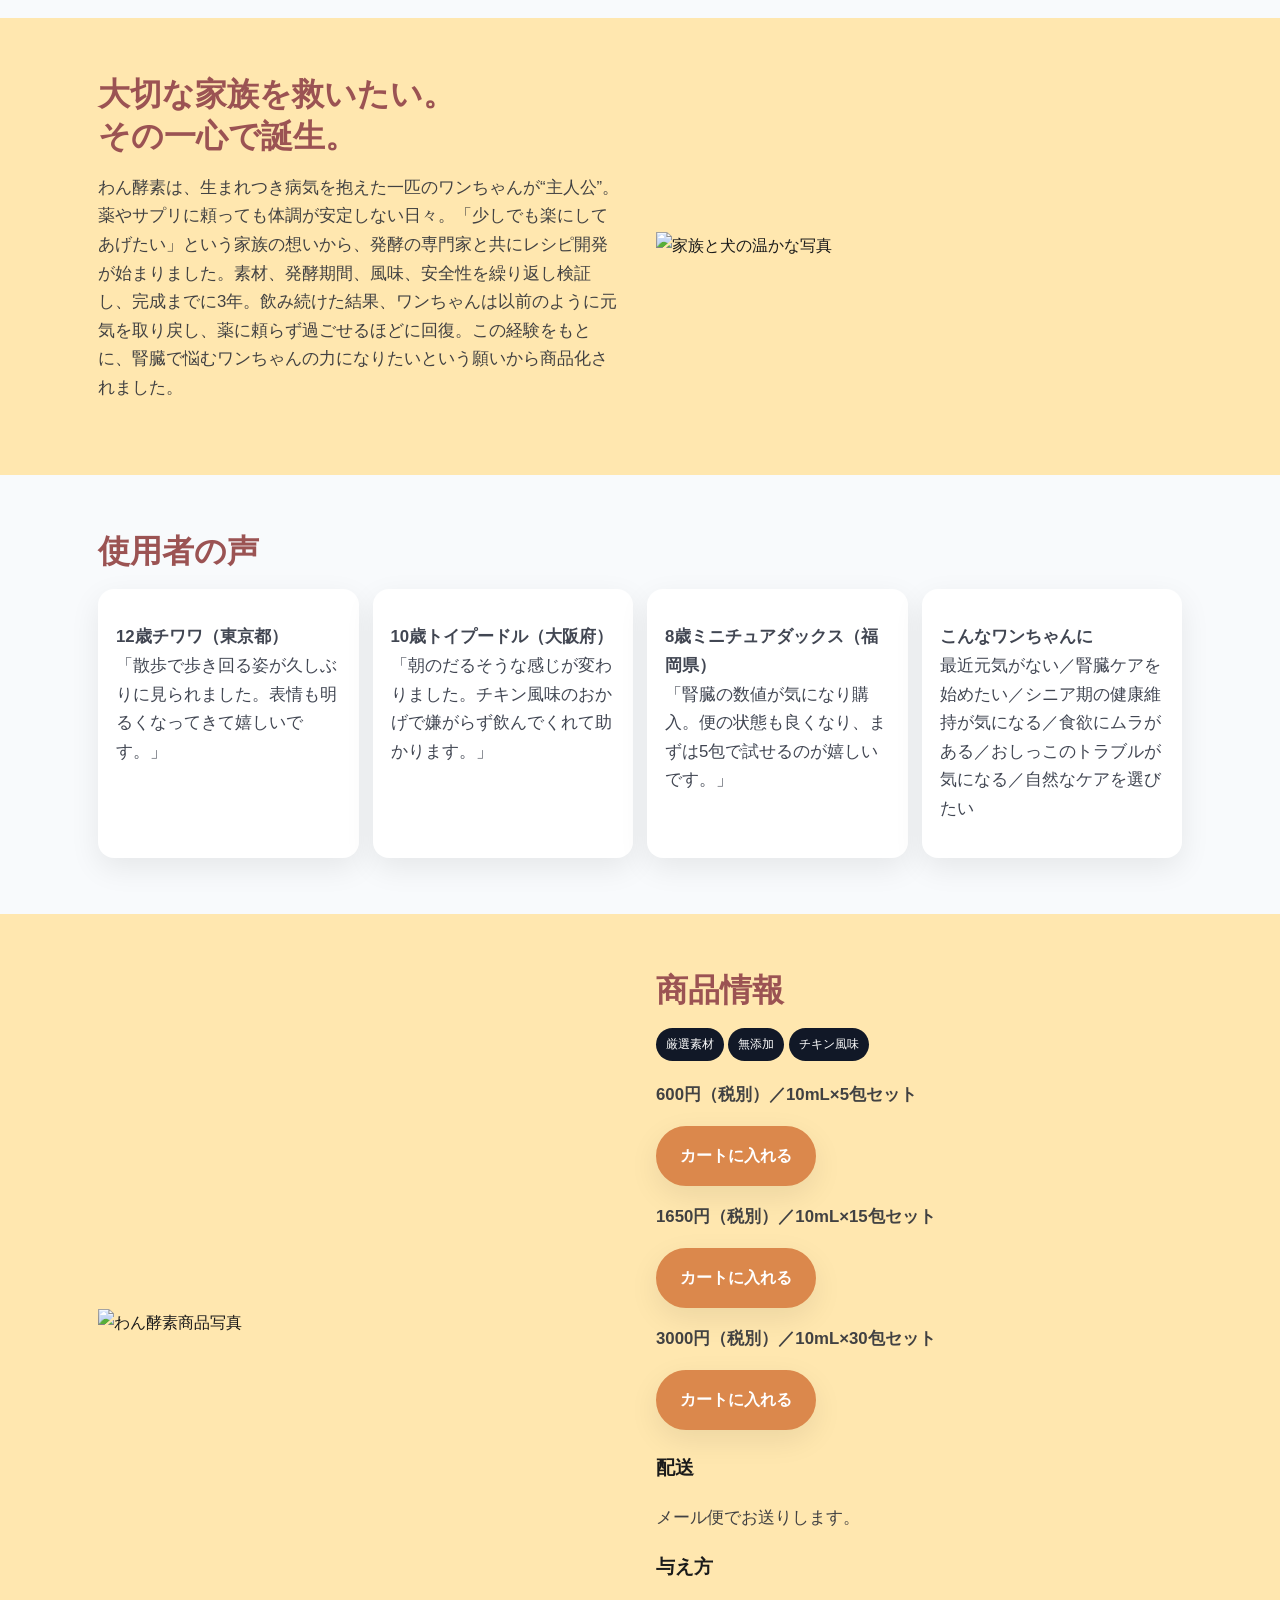
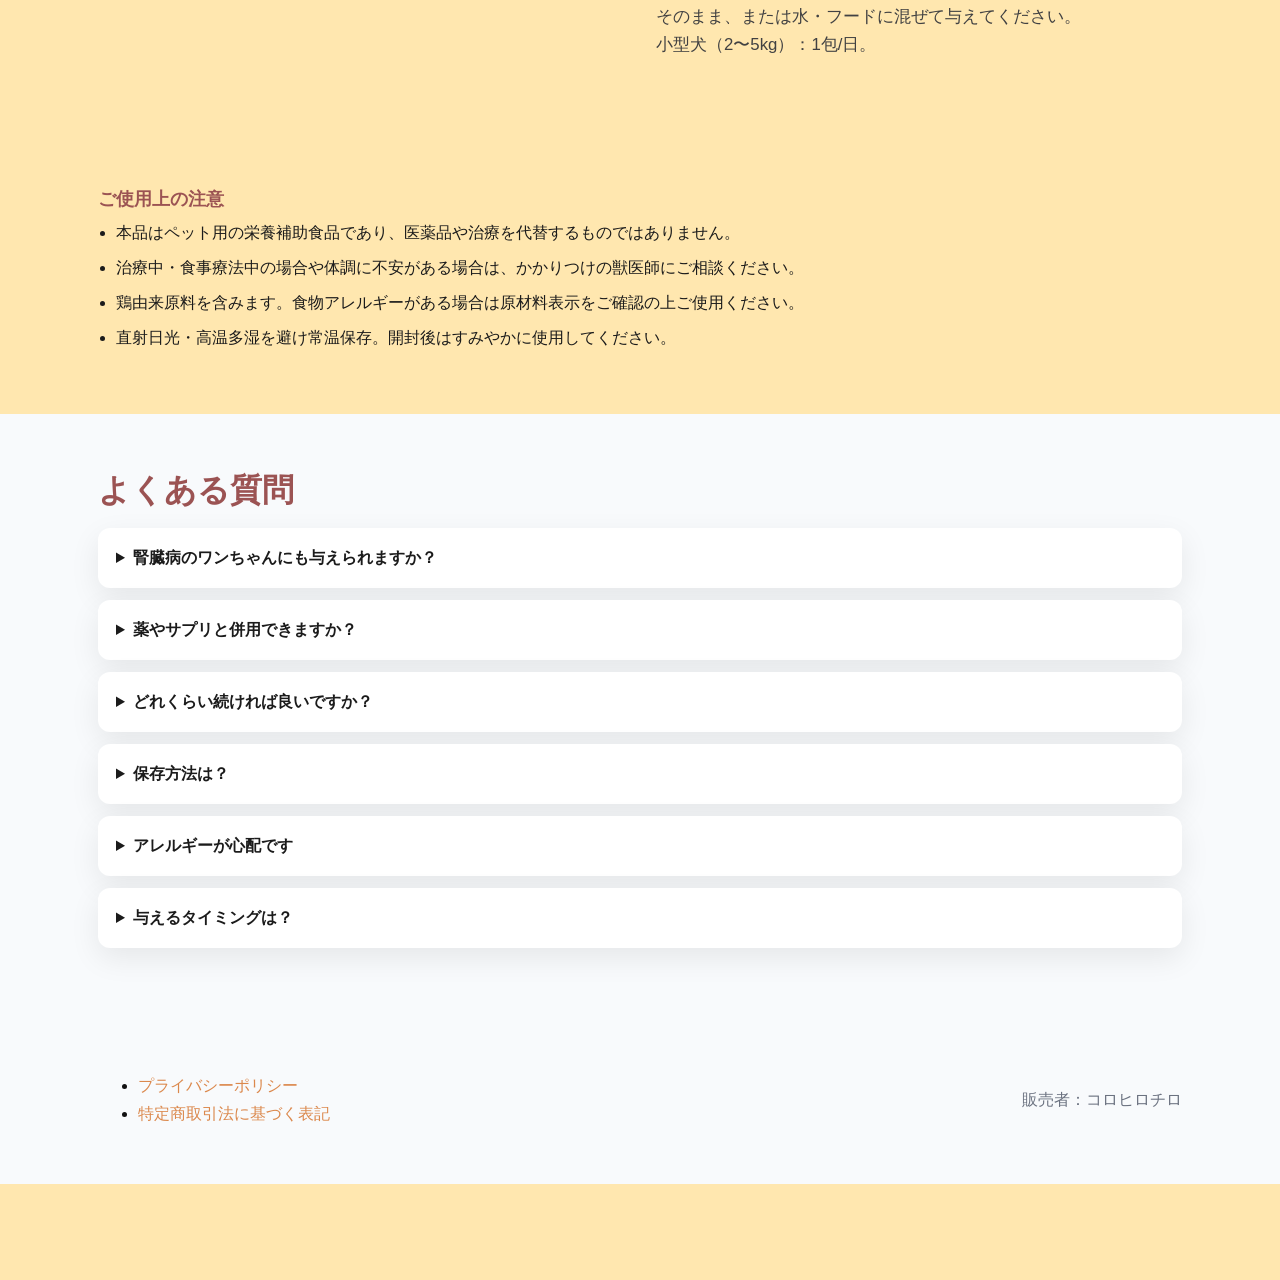
==== commit 3c81ede9: "Update index.html" ====
--- a/index.html
+++ b/index.html
@@ -123,7 +123,7 @@
 
 /* Cards */
 .card{ background:#fff; border-radius:var(--radius); padding:18px; box-shadow:var(--shadow); }
-.card h3{ margin:8px 0; font-size:1.15rem; font-weight:800; color:#2c3e50; }
+.card h3{ margin:8px 0; font-size:1.3rem; font-weight:800; color:#db884c;text-align: center; }
 
 /* Sticky CTA（画面下固定） */
 .sticky-cta{
@@ -178,7 +178,7 @@
 /* ========== Responsive ========== */
 @media (max-width:560px){
   .container{ padding-inline: var(--sp-pad); }
-  .section{ padding:38px 0; }
+  .section{ padding:20px 0; }
   .section h2{ font-size:clamp(20px,6vw,26px); }
   .card{ padding:16px; border-radius: var(--sp-radius); }
 
@@ -230,15 +230,15 @@
     <!-- Symptoms / Why -->
     <section class="section" id="about" aria-labelledby="why-title">
       <div class="container">
-        <h2 id="why-title">なんとなく元気がない。それが一番不安。</h2>
-        <p>シニア期に入ると、多くのワンちゃんに次のような変化が現れます。</p>
+        <h2 id="why-title">なんとなく元気がない。<br>それが一番不安。</h2>
+        <p>ごはんの前のワクワク、散歩の足取り、水を飲む音、トイレのタイミング。<br>毎日のルーティンに少しでも違いを感じたら、それは体調のメッセージかもしれません。まずはよくある変化から一緒に見ていきましょう。</p>
         <div class="features" style="margin-top:14px">
-          <div class="card"><h3>以前より歩きたがらない</h3><p class="muted">散歩の距離が短くなる、動きがゆっくりになる。</p></div>
-          <div class="card"><h3>寝ている時間が増えた</h3><p class="muted">活動量の低下が続く。</p></div>
-          <div class="card"><h3>食欲にムラがある</h3><p class="muted">フードを残す、味の好みが変わる。</p></div>
-          <div class="card"><h3>水を飲む量が変わった</h3><p class="muted">多飲・少飲などの変化が見られる。</p></div>
-        </div>
-        <p style="margin-top:8px">年齢のせいだと思いがちですが、これらは腎臓の負担が関係していることがあります。小型犬は特に腎臓が弱りやすく、早い段階からのケアが大切です。</p>
+          <div class="card"><h3 style="text-align: center;">老廃物や毒素が体にたまる</h3><p class="muted">腎臓は「血液をきれいにして、不要なものをおしっこにする」臓器です。働きが落ちると、尿がうまく作れず、老廃物が残ってしまうようになります。</p></div>
+          <div class="card"><h3>水分バランスが崩れる</h3><p class="muted">腎臓は、体の中の水分や塩分の量を調整する役目もあります。そのため腎臓が弱ると、<br>・たくさん水を飲む(多飲)<br>・おしっこの量が増える(多尿)<br>・逆に、おしっこが出にくくなる(尿量減少)<br>といった変化が出ます。</p></div>
+          <div class="card"><h3>貧血やむくみ</h3><p class="muted">腎臓は、血液をつくるホルモン<strong>(エリスロポエチン)</strong>を出しています。機能が低下すると、そのホルモンが減り、貧血になってしまうことがあります。また、体に水分がたまり、足や顔のむくみが出ることもあります。</p></div>
+          <div class="card"><h3>食欲や元気の低下</h3><p class="muted">老廃物がたまることで、体が「だるい」「気持ち悪い」と感じるようになり、ごはんを食べなくなったり、元気がなくなります。口臭が強くなる(アンモニア臭)ことも特徴的です。</p></div>
+        </div>
+        <p style="margin-top:8px">年齢のせいに思えますが、こうした変化は体のバランスの乱れが関係していることもあります。とくに小型犬は腎臓に負担がかかりやすいと言われています。だからこそ、早めに“体の中から整えるケア”を始めてあげることが大切です。次のパートでは、その第一歩をご紹介します。</p>
       </div>
     </section>
 
@@ -246,12 +246,13 @@
     <section class="section" aria-labelledby="approach-title" style="background:var(--bg-alt)">
       <div class="container grid-2 grid-2--mobile-2col">
         <div>
-          <h2 id="approach-title">腎臓ケアは「腸から整える」時代へ。</h2>
-          <p>腎臓は体内の老廃物を処理する重要な臓器。腸内環境が乱れると有害物質が増え、腎臓に余計な負担がかかります。わん酵素は、発酵の力で腸から整え、腎臓への負担軽減をサポートします。</p>
+          <h2 id="approach-title">腎臓ケアは<br>「腸から整える」時代へ。</h2>
+          <p>腎臓は、体の老廃物を処理する大切な臓器。  腸内環境が乱れると不要なものが増え、腎臓に負担がかかりやすくなると言われています。</p>
+          <p>わん酵素は、発酵の力で“腸のめぐり”をサポートし、体のバランス維持を後押しします。  無理なく続けられるやさしい設計です。</p>
           <ul class="list">
             <li>乳酸菌、オリゴ糖、有機酸が腸内環境をサポート</li>
-            <li>利尿作用を助け、老廃物の排出を促す</li>
-            <li>抗酸化成分が腎細胞を守る</li>
+            <li>水分バランスの維持をサポート、老廃物の排出を促す</li>
+            <li>抗酸化成分が元気な毎日を応援</li>
             <li>小型犬でも飲みやすい吸収設計</li>
           </ul>
         </div>
@@ -263,27 +264,55 @@
 
     <!-- Ingredients -->
     <section class="section" id="ingredients" aria-labelledby="ingredients-title">
-      <div class="container">
-        <h2 id="ingredients-title">腎臓を考えた専用配合</h2>
-        <div class="grid-2">
-          <div class="card">
-            <h3>利尿を助ける</h3>
-            <p>とうもろこしひげ、たんぽぽ</p>
-            <h3>抗酸化で負担軽減</h3>
-            <p>枸杞（クコ）、りんご、みかん</p>
-            <h3>泌尿器の炎症ケア</h3>
-            <p>撫子、甘草、オオバコ</p>
-            <h3>腸内環境を整える</h3>
-            <p>オリゴ糖、乳酸菌</p>
-            <h3>食いつきアップ</h3>
-            <p>鶏肉粉末（チキン風味）</p>
-          </div>
-          <div>
-            <img src="img/test.jpg" alt="配合素材のイメージ" loading="lazy">
-          </div>
-        </div>
-      </div>
-    </section>
+  <div class="container">
+    
+    
+    <h2 id="ingredients-title" style="text-align:center;">
+      腎臓ケアのための<br>やさしい素材バランス
+    </h2>
+    <p style="max-width:580px; margin:12px auto 40px;">
+      体のめぐり・バランスをやさしく支えるために、厳選した素材を組み合わせています。
+      どれも無理なく毎日続けられるよう、シンプルで小型犬向けのやさしい処方です。
+    </p>
+
+    <div class="features" style="margin-top:12px;">
+
+      <div class="card" style="text-align:center;">
+        <img src="img/sozai_1.webp" alt="" width="80" height="80" style="margin:auto;">
+        <h3>めぐりをサポート</h3>
+        <p class="muted">とうもろこしひげ / たんぽぽ</p>
+      </div>
+
+      <div class="card" style="text-align:center;">
+        <img src="img/sozai_2.jpg" alt="" width="80" height="80" style="margin:auto;">
+        <h3>日々の元気を守る</h3>
+        <p class="muted">クコ / りんご / みかん</p>
+      </div>
+
+      <div class="card" style="text-align:center;">
+        <img src="img/sozai_3.webp" alt="" width="80" height="80" style="margin:auto;">
+        <h3>スッキリ習慣を応援</h3>
+        <p class="muted">撫子 / 甘草 / オオバコ</p>
+      </div>
+
+      <div class="card" style="text-align:center;">
+        <img src="img/sozai_4.webp" alt="" width="80" height="80" style="margin:auto;">
+        <h3>腸内サポート</h3>
+        <p class="muted">オリゴ糖 / 乳酸菌</p>
+      </div>
+
+      <!--<div class="card" style="text-align:center;">
+        <img src="img/sozai_5.webp" alt="" width="80" height="80" style="margin:auto;">
+        <h3>おいしく続く</h3>
+        <p class="muted">鶏肉粉末</p>
+      </div>-->
+
+    </div>
+
+
+  </div>
+</section>
+
 
     <!-- Fermentation & Palatability -->
     <section class="section" aria-labelledby="ferment-title" style="background:var(--bg-alt)">
@@ -311,7 +340,7 @@
           <p>わん酵素は、生まれつき病気を抱えた一匹のワンちゃんが“主人公”。薬やサプリに頼っても体調が安定しない日々。「少しでも楽にしてあげたい」という家族の想いから、発酵の専門家と共にレシピ開発が始まりました。素材、発酵期間、風味、安全性を繰り返し検証し、完成までに3年。飲み続けた結果、ワンちゃんは以前のように元気を取り戻し、薬に頼らず過ごせるほどに回復。この経験をもとに、腎臓で悩むワンちゃんの力になりたいという願いから商品化されました。</p>
         </div>
         <div>
-          <img src="img/test.jpg" alt="家族と犬の温かな写真" loading="lazy">
+          <img src="img/cht1.jpg" alt="家族と犬の温かな写真" loading="lazy">
         </div>
       </div>
     </section>
@@ -341,31 +370,34 @@
     <section class="section" id="purchase" aria-labelledby="purchase-title">
       <div class="container grid-2">
         <div>
-          <img src="img/test.jpg" alt="わん酵素商品写真" loading="lazy">
-        </div>
-        <div>
-          <h2 id="purchase-title">商品情報・ご購入</h2>
-          <p class="price">600円（税別）／10mL×5包セット</p>
-          <p class="muted">配送：メール便対応</p>
+          <img src="img/item.jpg" alt="わん酵素商品写真" loading="lazy">
+        </div>
+        <div>
+          <h2 id="purchase-title">商品情報</h2>
           <div class="badges" style="margin:12px 0 20px">
-            <span class="pill">国産</span>
+            <span class="pill">厳選素材</span>
             <span class="pill">無添加</span>
             <span class="pill">チキン風味</span>
           </div>
-
-          <p style="margin:6px 0;color:var(--muted)"><strong>販売者：</strong>コロヒロチロ</p>
+          <p class="price">600円（税別）／10mL×5包セット</p>
           <a href="https://corohirotiro.base.shop/items/123829741" class="btn" aria-label="カートに入れる">カートに入れる</a>
-          <a href="#faq" class="btn btn--ghost" style="margin-left:8px" aria-label="FAQを読む">FAQを読む</a>
+          <p class="price">1650円（税別）／10mL×15包セット</p>
+          <a href="https://corohirotiro.base.shop/items/123829808" class="btn" aria-label="カートに入れる">カートに入れる</a>
+          <p class="price">3000円（税別）／10mL×30包セット</p>
+          <a href="https://corohirotiro.base.shop/items/123829824" class="btn" aria-label="カートに入れる">カートに入れる</a>
+         <!-- <a href="#faq" class="btn btn--ghost" style="margin-left:8px" aria-label="FAQを読む">FAQを読む</a>-->
           <div style="margin-top:22px">
+            <h3>配送</h3>
+            <p>メール便でお送りします。</p>
             <h3>与え方</h3>
             <p>そのまま、または水・フードに混ぜて与えてください。<br>
-              小型犬（2〜5kg）：1包/日。シニア犬は体調に合わせて調整してください。</p>
+              小型犬（2〜5kg）：1包/日。</p>
           </div>
         </div>
       </div>
       <div class="container sticky-cta" aria-hidden="false" style="margin-top:18px">
         <div class="bar">
-          <span>わん酵素（5包セット）</span>
+          <span>わん酵素</span>
           <!--<strong class="price">600円<div style="font-size: x-small;">（税別）</div></strong>-->
           <a href="https://corohirotiro.base.shop/items/123829741" class="btn" aria-label="購入">購入する</a>
         </div>
@@ -395,7 +427,7 @@
         </details>
         <details>
           <summary>薬やサプリと併用できますか？</summary>
-          <p>基本的に問題ありませんが、併用中の製品により異なるため心配があればかかりつけ医へ。</p>
+          <p>基本的に問題ありませんが、併用中の製品により異なるため心配があればかかりつけの獣医師へ。</p>
         </details>
         <details>
           <summary>どれくらい続ければ良いですか？</summary>
@@ -429,22 +461,41 @@
     </div>
   </footer>
 
-  <!-- JSON-LD Product Schema -->
   <script type="application/ld+json">
-  {
-    "@context": "https://schema.org",
-    "@type": "Product",
-    "name": "わん酵素",
-    "description": "シニア犬・小型犬のためのやさしい腎臓ケア発酵飲料。チキン風味、国産・無添加。10mL×5包のトライアルセット。",
-    "brand": {"@type":"Brand","name":"わん酵素"},
-    "image": ["https://example.com/assets/product.jpg"],
-    "offers": {
-      "@type": "Offer",
-      "priceCurrency": "JPY",
-      "price": "600",
-      "availability": "https://schema.org/InStock"
-    }
-  }
-  </script>
+{
+ "@context":"https://schema.org",
+ "@type":"Product",
+ "name":"わん酵素",
+ "description":"シニア犬・小型犬のための腎臓ケア発酵飲料。チキン風味、国産・無添加。",
+ "brand":{"@type":"Brand","name":"わん酵素"},
+ "image":["https://example.com/assets/product.jpg"],
+ "offers":{
+   "@type":"AggregateOffer",
+   "priceCurrency":"JPY",
+   "lowPrice":"600",
+   "highPrice":"3000",
+   "offerCount":"3",
+   "offers":[
+     {"@type":"Offer","price":"600","url":"https://.../item-5","availability":"https://schema.org/InStock","itemCondition":"https://schema.org/NewCondition"},
+     {"@type":"Offer","price":"1650","url":"https://.../item-15","availability":"https://schema.org/InStock","itemCondition":"https://schema.org/NewCondition"},
+     {"@type":"Offer","price":"3000","url":"https://.../item-30","availability":"https://schema.org/InStock","itemCondition":"https://schema.org/NewCondition"}
+   ]
+ }
+}
+</script>
+
+<script type="application/ld+json">
+{
+ "@context":"https://schema.org",
+ "@type":"FAQPage",
+ "mainEntity":[
+  {"@type":"Question","name":"腎臓病のワンちゃんにも与えられますか？",
+   "acceptedAnswer":{"@type":"Answer","text":"食品レベルの発酵飲料です。治療中・食事療法中は獣医師にご相談ください。"}},
+  {"@type":"Question","name":"どれくらい続ければ良いですか？",
+   "acceptedAnswer":{"@type":"Answer","text":"まずは5包で体調変化を確認し、継続で実感しやすくなります。"}}
+ ]
+}
+</script>
+
 </body>
 </html>
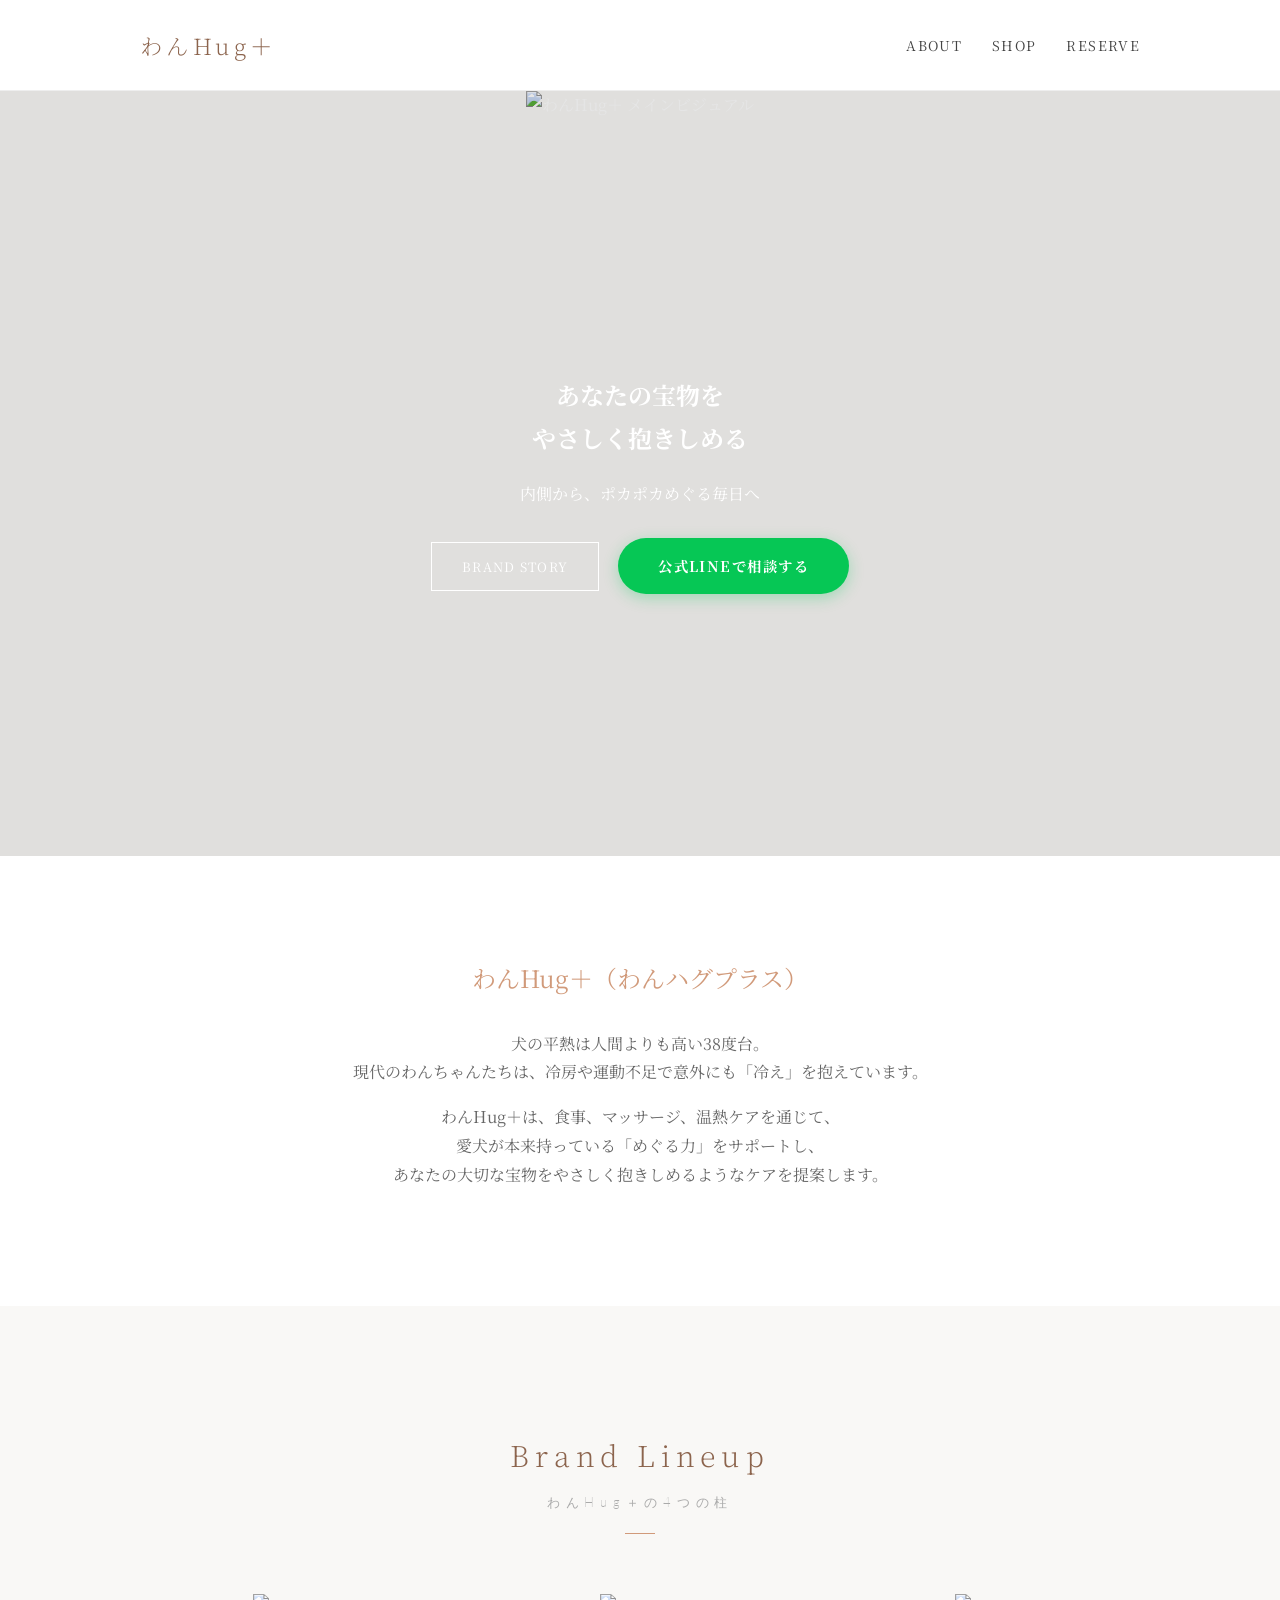
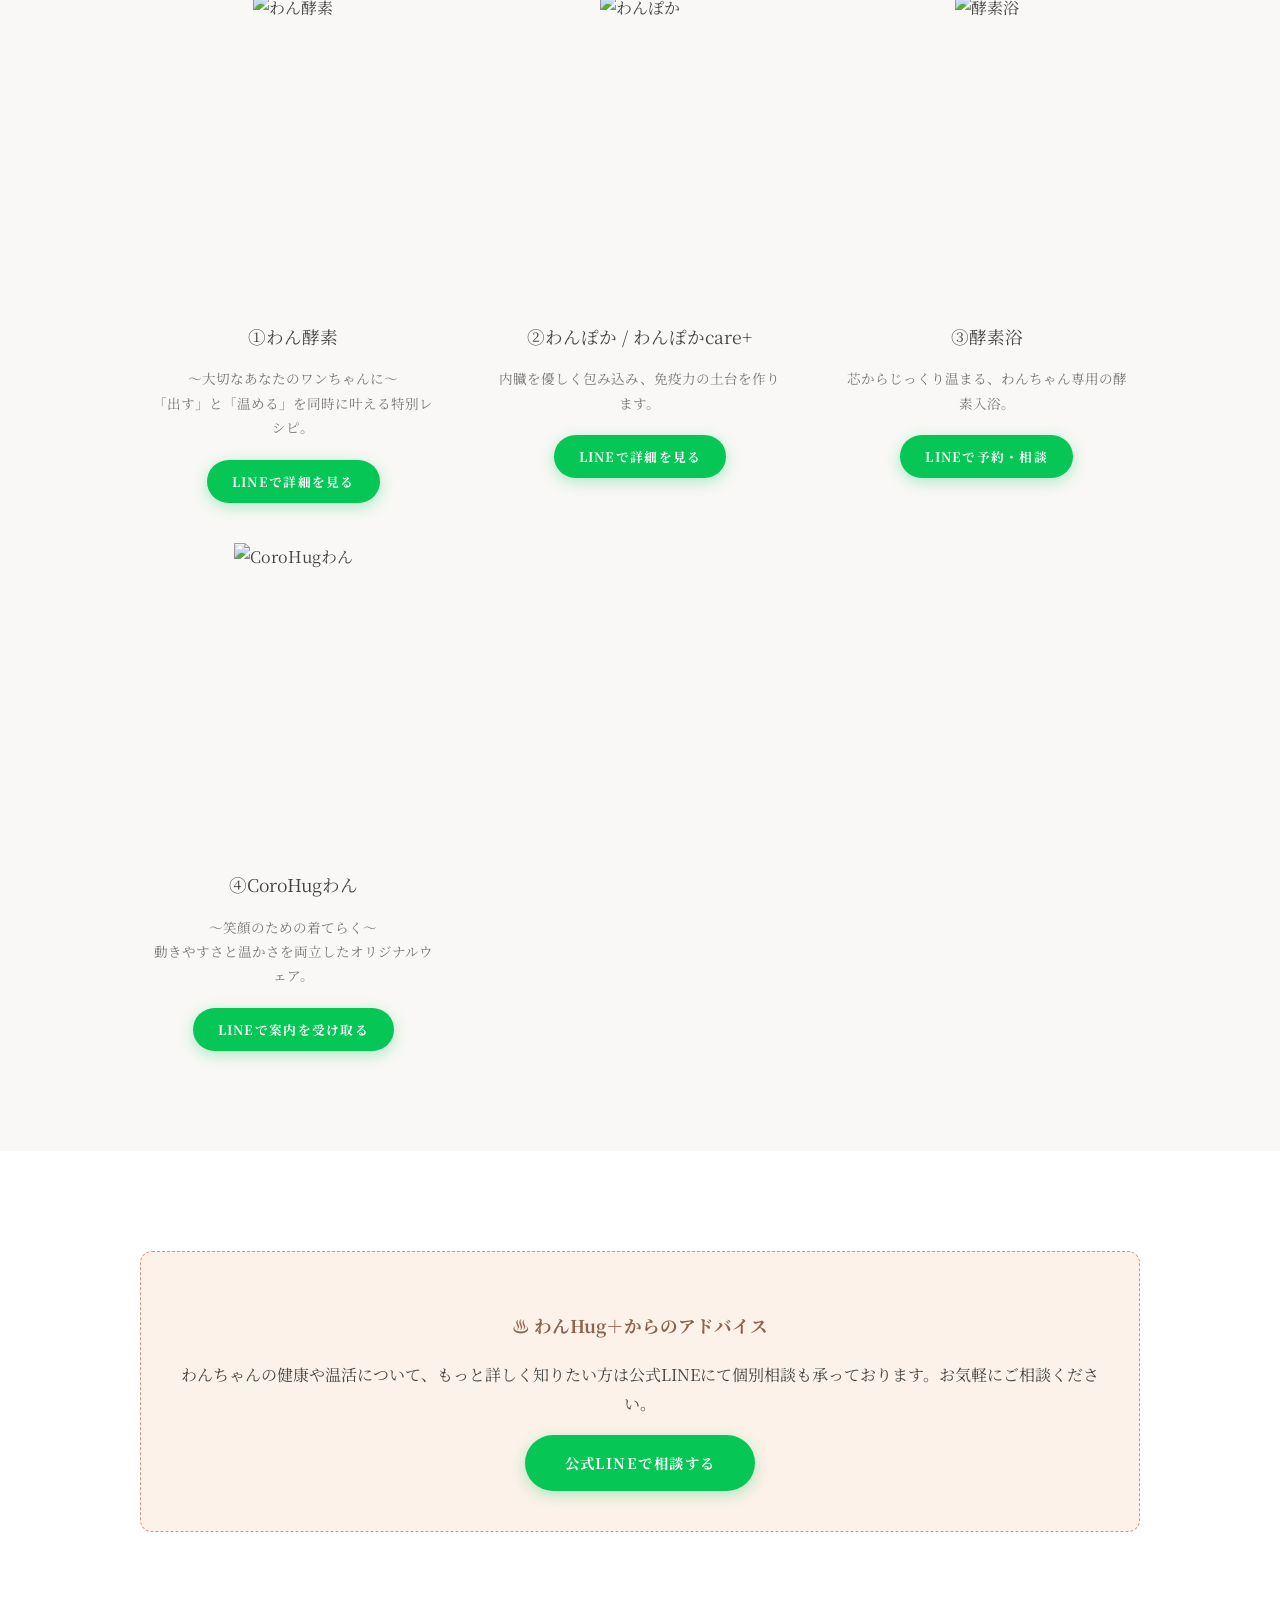
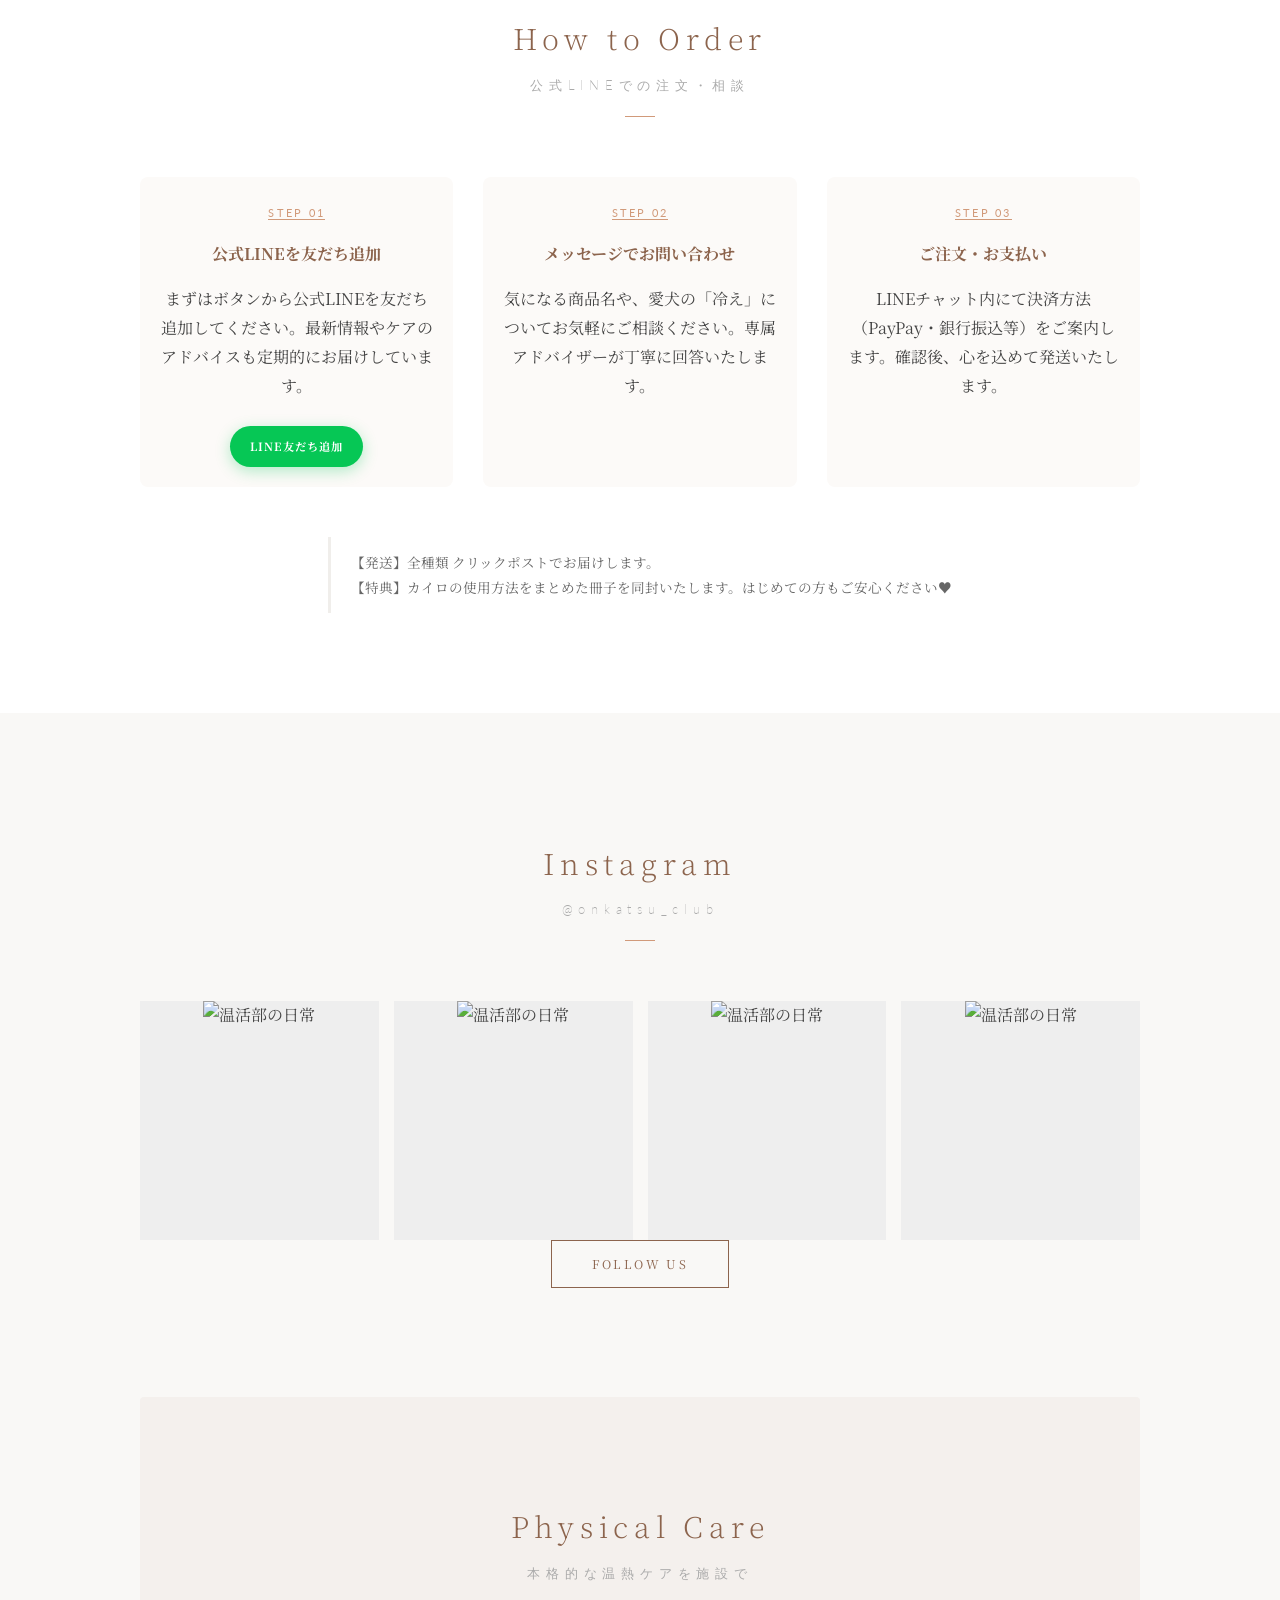
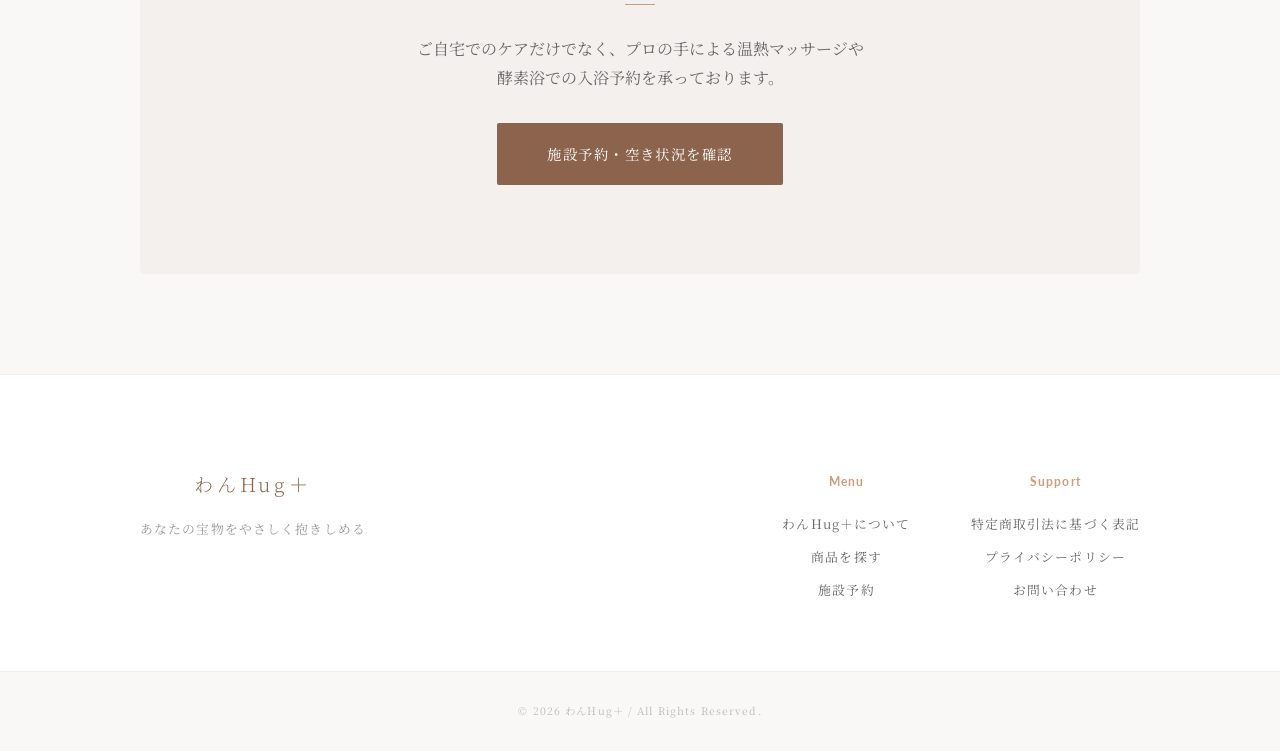
==== commit e053a681: "feat: わんHug＋メインページをindex.htmlに設定 - 既存のわん酵素LP（index.html）をlp.htmlとして移動 - わんHug＋ブランドサイト用の新しいindex.html" ====
--- a/index.html
+++ b/index.html
@@ -1,501 +1,790 @@
 <!DOCTYPE html>
 <html lang="ja">
+
 <head>
-  <meta charset="utf-8" />
-  <meta name="viewport" content="width=device-width, initial-scale=1" />
-  <title>わん酵素| シニア犬・小型犬のためのやさしい腎臓ケア</title>
-  <meta name="description" content="シニア犬・小型犬のためのやさしい腎臓ケア発酵飲料『わん酵素』。チキン風味で食いつき抜群、国産・無添加。10mL×5包のトライアルセット（メール便対応）。" />
-  <meta name="format-detection" content="telephone=no" />
-  <style>
-/* ========== Variables ========== */
-:root{
-  --brand-acc:#8ccd9c;   /* 深めの安心グリーン */
-  --brand:#db884c;       /* アクセント */
-  --ink:#1b1b1b;
-  --muted:#6b7280;
-  --bg:#ffe7af;
-  --bg-alt:#f8fafc;
-  --radius:16px;
-  --shadow:0 10px 30px rgba(0,0,0,.08);
-  --sticky-height:80px;  /* スティッキーバー実寸に合わせて調整 */
-  --sp-pad:18px;         /* スマホ左右の余白 */
-  --sp-gap:14px;         /* スマホの隙間 */
-  --sp-radius:14px;      /* スマホ角丸 */
-}
-
-/* ========== Reset & Base ========== */
-*{ box-sizing:border-box; }
-html{ scroll-behavior:smooth; }
-body{
-  margin:0;
-  font-family:-apple-system, BlinkMacSystemFont, "Segoe UI", Roboto, "Hiragino Kaku Gothic ProN", "Noto Sans JP", "Yu Gothic", Meiryo, Arial, sans-serif;
-  color:var(--ink);
-  background:var(--bg);
-  line-height:1.75;
-  padding-bottom: calc(var(--sticky-height) + 16px);
-}
-a{ color:var(--brand); text-decoration:none; }
-img{ max-width:100%; display:block; height:auto; }
-
-/* ========== Layout ========== */
-.container{
-  width:min(1100px,94vw);
-  margin-inline:auto;
-  padding-inline:0.5rem;
-  scroll-margin-top:68px; /* アンカー時の余白 */
-}
-.grid-2{
-  display:grid;
-  grid-template-columns:1fr;
-  gap:22px;
-  align-items:start;
-}
-@media (min-width:960px){
-  .grid-2{
-    grid-template-columns:1fr 1fr;
-    gap:32px;
-    align-items:center;
-  }
-}
-/* Approach専用：モバイルでも2列 → 後で560px以下は1列に戻す */
-.grid-2--mobile-2col{
-  display:grid;
-  grid-template-columns:1fr 1fr;
-  gap:14px;
-  align-items:center;
-}
-.grid-2--mobile-2col .card img{ width:100%; height:auto; }
-
-/* ========== Components ========== */
-.btn{
-  display:inline-flex; align-items:center; justify-content:center; gap:.5rem;
-  padding:14px 22px; border-radius:999px;
-  background:var(--brand); color:#fff; font-weight:700;
-  box-shadow:var(--shadow); transition:.2s; border:2px solid var(--brand);
-}
-.btn:hover{ transform:translateY(-1px); filter:brightness(1.05); }
-.btn--ghost{ background:#fff; color:var(--brand); }
-
-.pill{
-  display:inline-flex; align-items:center; gap:.5rem; padding:6px 10px;
-  border-radius:999px; background:#111827; color:#fff; font-size:.75rem;
-}
-
-/* ---- Simple Auto-height FV ---- */
-.fv{
-  width:100%;
-  max-width:100%;
-  position:relative;
-  color:#fff;
-  text-align:center;
-  overflow:hidden;
-  isolation:isolate;
-}
-.fv__bg img{
-  width:100%;
-  height:auto;          /* 高さは画像比率に従う */
-  display:block;
-  object-fit:cover;
-  object-position:center;
-}
-.fv__inner{
-  position:absolute;
-  inset:0;
-  display:flex;
-  flex-direction:column;
-  justify-content:center;
-  align-items:center;
-  padding:clamp(16px,4vw,32px);
-  z-index:10;
-}
-.fv h1{
-  font-size:clamp(24px,6vw,38px);
-  font-weight:800;
-  margin:0 0 .4em;
-  text-shadow:0 2px 8px rgba(0,0,0,.35);
-}
-.fv .lead{
-  font-size:clamp(15px,4vw,18px);
-  font-weight:700;
-  margin:0;
-  text-shadow:0 2px 6px rgba(0,0,0,.35);
-}
-
-/* Cards */
-.card{ background:#fff; border-radius:var(--radius); padding:18px; box-shadow:var(--shadow); }
-.card h3{ margin:8px 0; font-size:1.3rem; font-weight:800; color:#db884c;text-align: center; }
-
-/* Sticky CTA（画面下固定） */
-.sticky-cta{
-  position:fixed; left:50%; transform:translateX(-50%); bottom:8px; z-index:30;
-  width:min(1100px,94vw); padding-bottom:env(safe-area-inset-bottom);
-}
-.sticky-cta .bar{
-  display:flex; gap:50px; align-items:center; justify-content:center;
-  background:#fff; border:1px solid #e5e7eb; padding:12px 14px;
-  border-radius:16px; box-shadow:var(--shadow);
-  white-space:nowrap;
-  transform-origin:left center;
-  max-width:100%;
-  overflow:hidden;
-  gap:clamp(8px, 3vw, 18px);
-}
-.sticky-cta .bar > *{ min-width:0; }
-.sticky-cta .bar span,
-.sticky-cta .bar .price{
-  flex:1 1 auto;
-  overflow:hidden; text-overflow:ellipsis; white-space:nowrap;
-}
-.sticky-cta .bar .btn{ flex:0 0 auto; }
-
-/* ========== Sections ========== */
-.section{ padding:56px 0; }
-.section h2{
-  font-size:clamp(24px,2.8vw,32px);
-  margin:0 0 16px; font-weight:800; line-height:1.3; color:#9b5353;
-}
-.section p{ color:#111827cc; font-size:1.05rem; line-height:1.7; }
-
-/* Features Grid：モバイル1 → タブ2 → PC4 */
-.features{ display:grid; grid-template-columns:1fr; gap:14px; }
-@media (min-width:768px){ .features{ grid-template-columns:repeat(2,1fr); } }
-@media (min-width:1024px){ .features{ grid-template-columns:repeat(4,1fr); } }
-
-/* List */
-.list{ margin:8px 0 0; padding-left:1.1em; }
-.list li{ margin:6px 0; line-height:1.8; }
-
-/* FAQ */
-.faq details{
-  background:#fff; border-radius:12px; padding:16px 18px; margin:12px 0; box-shadow:var(--shadow);
-}
-.faq summary{ cursor:pointer; font-weight:700; }
-
-/* Footer */
-.footer{ background:var(--bg-alt); padding:40px 0; color:#111; }
-.price{ font-weight:800; font-size:1.25rem; }
-
-/* ========== Responsive ========== */
-@media (max-width:560px){
-  .container{ padding-inline: var(--sp-pad); }
-  .section{ padding:20px 0; }
-  .section h2{ font-size:clamp(20px,6vw,26px); }
-  .card{ padding:16px; border-radius: var(--sp-radius); }
-
-  /* ボタン：全幅 & タップしやすく */
-  .btn{ min-height:52px; font-size:0.95rem; padding:12px 18px; }
-
-  /* 画像はカード内100%（FVは除外） */
-  .card img{ width:100% !important; height:auto !important; }
-
-  /* Approachは1カラムに戻す */
-  .grid-2--mobile-2col{ grid-template-columns:1fr; gap:var(--sp-gap); }
-
-  /* FVや見出しの縮小 */
-  html{ font-size:93.75%; }
-  .fv h1{ font-size:clamp(20px,5.6vw,30px); }
-  .fv .lead{ font-size:clamp(14px,3.6vw,16px); }
-
-  /* スティッキーCTA微調整 */
-  .sticky-cta .bar{ font-size:0.95rem; }
-  body{ padding-bottom: calc(var(--sticky-height) + 22px); }
-}
-@media (max-width:380px){
-  .sticky-cta .bar{ transform: scale(0.88); }
-}
-@media (max-width:330px){
-  .sticky-cta .bar{ transform: scale(0.78); }
-}
-@media (max-width:360px){
-  .sticky-cta .bar{ padding-inline:10px; }
-}
-  </style>
+    <meta charset="UTF-8">
+    <meta name="viewport" content="width=device-width, initial-scale=1.0">
+    <title>わんHug＋ | あなたの宝物をやさしく抱きしめる</title>
+    <link
+        href="https://fonts.googleapis.com/css2?family=Noto+Serif+JP:wght@200;400;700&family=Lato:wght@300;400&display=swap"
+        rel="stylesheet">
+    <style>
+        /* --- 変数設定 --- */
+        :root {
+            --primary-color: #d19a7a;
+            /* 温かみのあるテラコッタ */
+            --accent-color: #8c644d;
+            /* 深みのあるブラウン */
+            --bg-color: #f9f8f6;
+            /* 柔らかなベージュ */
+            --text-color: #444444;
+            --white: #ffffff;
+            --line-color: #06c755;
+            /* LINEのブランドカラー */
+        }
+
+        /* --- 全体レイアウト --- */
+        body {
+            font-family: "Hiragino Mincho ProN", "MS Mincho", "Noto Serif JP", serif;
+            color: var(--text-color);
+            background-color: var(--bg-color);
+            margin: 0;
+            line-height: 1.8;
+            -webkit-font-smoothing: antialiased;
+        }
+
+        .container {
+            max-width: 1000px;
+            margin: 0 auto;
+            padding: 0 30px;
+        }
+
+        .section {
+            padding: 100px 0;
+        }
+
+        .text-center {
+            text-align: center;
+        }
+
+        /* --- ヘッダー --- */
+        header {
+            background: rgba(255, 255, 255, 0.95);
+            padding: 10px 0;
+            position: sticky;
+            top: 0;
+            z-index: 1000;
+            border-bottom: 1px solid #eee;
+        }
+
+        header .container {
+            display: flex;
+            justify-content: space-between;
+            align-items: center;
+        }
+
+        h1 {
+            font-weight: 200;
+            letter-spacing: 0.2em;
+            font-size: 1.4rem;
+            color: var(--accent-color);
+        }
+
+        nav ul {
+            display: flex;
+            list-style: none;
+            gap: 30px;
+            margin: 0;
+            padding: 0;
+        }
+
+        nav a {
+            text-decoration: none;
+            color: var(--text-color);
+            font-size: 0.85rem;
+            letter-spacing: 0.1em;
+            transition: 0.3s;
+        }
+
+        nav a:hover {
+            color: var(--primary-color);
+        }
+
+        /* --- ヒーローエリア --- */
+        /* --- ヒーローエリアの修正 --- */
+        .hero {
+            position: relative;
+            height: 85vh;
+            /* 画面の高さの85% */
+            width: 100%;
+            overflow: hidden;
+            display: flex;
+            align-items: center;
+            justify-content: center;
+            color: var(--white);
+            text-align: center;
+        }
+
+        .hero-picture {
+            position: absolute;
+            top: 0;
+            left: 0;
+            width: 100%;
+            height: 100%;
+            z-index: -1;
+            /* 文字の後ろに配置 */
+        }
+
+        .hero-img {
+            width: 100%;
+            height: 100%;
+            object-fit: cover;
+            /* 枠に合わせて画像を切り抜く */
+            object-position: center;
+            /* 画像の中心を基準にする */
+        }
+
+        /* 画像が明るすぎて文字が見えにくい場合の暗幕（必要に応じて） */
+        .hero::after {
+            content: '';
+            position: absolute;
+            top: 0;
+            left: 0;
+            width: 100%;
+            height: 100%;
+            background: rgba(0, 0, 0, 0.1);
+            /* 10%だけ暗くする */
+            z-index: 0;
+        }
+
+        .hero-content {
+            position: relative;
+            z-index: 10;
+            /* 暗幕や画像より前に出す */
+        }
+
+        .hero-btn-outline {
+            display: inline-block;
+            color: #fff;
+            text-decoration: none;
+            border: 1px solid #fff;
+            padding: 12px 30px;
+            font-size: 0.8rem;
+            letter-spacing: 0.1em;
+            transition: 0.3s;
+        }
+
+        .hero-btn-outline:hover {
+            background: #fff;
+            color: var(--accent-color);
+        }
+
+        /* スマホ用の高さ調整 */
+        @media (max-width: 768px) {
+            .hero {
+                height: 70vh;
+                /* スマホでは少し高さを抑えるときれいです */
+            }
+        }
+
+        /* --- 温活部の理念 (About) --- */
+        .about-section {
+            background: var(--white);
+            text-align: center;
+        }
+
+        .about-text {
+            max-width: 700px;
+            margin: 0 auto;
+            font-size: 1rem;
+            color: #666;
+        }
+
+        .concept-lead {
+            font-size: 1.5rem;
+            color: var(--primary-color);
+            margin-bottom: 30px;
+            display: block;
+        }
+
+        /* --- 商品グリッド --- */
+        .section-title {
+            font-size: 1.8rem;
+            font-weight: 200;
+            letter-spacing: 0.2em;
+            margin-bottom: 60px;
+            color: var(--accent-color);
+        }
+
+        .section-title span {
+            display: block;
+            font-size: 0.8rem;
+            color: #aaa;
+            margin-top: 10px;
+            font-family: 'Lato', sans-serif;
+        }
+
+        .product-grid {
+            display: grid;
+            grid-template-columns: repeat(auto-fit, minmax(300px, 1fr));
+            gap: 40px;
+        }
+
+        .product-card {
+            text-align: center;
+            transition: 0.4s;
+        }
+
+        .product-img {
+            aspect-ratio: 1/1;
+            border-radius: 4px;
+            overflow: hidden;
+            margin-bottom: 20px;
+        }
+
+        .product-img img {
+            width: 100%;
+            height: 100%;
+            object-fit: cover;
+            transition: 0.6s;
+        }
+
+        .product-card:hover img {
+            transform: scale(1.08);
+        }
+
+        .product-card h3 {
+            font-size: 1.1rem;
+            font-weight: 400;
+            margin-bottom: 10px;
+        }
+
+        .product-card p {
+            font-size: 0.85rem;
+            color: #777;
+            margin-bottom: 20px;
+            padding: 0 10px;
+        }
+
+        .base-link {
+            display: inline-block;
+            font-size: 0.8rem;
+            color: var(--accent-color);
+            text-decoration: none;
+            border-bottom: 1px solid var(--accent-color);
+            padding-bottom: 5px;
+            transition: 0.3s;
+        }
+
+        .base-link:hover {
+            opacity: 0.6;
+        }
+
+        /* --- 施設予約 (Reserve) --- */
+        .reserve-section {
+            background: #f4f0ed;
+            border-radius: 4px;
+            padding: 80px 40px;
+            margin-bottom: 100px;
+        }
+
+        .btn-reserve-large {
+            display: inline-block;
+            background: var(--accent-color);
+            color: var(--white);
+            padding: 18px 50px;
+            text-decoration: none;
+            border-radius: 2px;
+            font-size: 0.9rem;
+            letter-spacing: 0.1em;
+            margin-top: 30px;
+            transition: 0.3s;
+        }
+
+        .btn-reserve-large:hover {
+            background: var(--primary-color);
+        }
+
+        .btn-line {
+            display: inline-block;
+            background: var(--line-color);
+            color: var(--white);
+            padding: 15px 40px;
+            text-decoration: none;
+            border-radius: 30px;
+            font-size: 0.9rem;
+            font-weight: bold;
+            letter-spacing: 0.1em;
+            transition: 0.3s;
+            box-shadow: 0 4px 15px rgba(6, 199, 85, 0.3);
+        }
+
+        .btn-line:hover {
+            transform: translateY(-3px);
+            box-shadow: 0 6px 20px rgba(6, 199, 85, 0.4);
+            opacity: 0.9;
+        }
+
+        /* --- フッター --- */
+        footer {
+            padding: 60px 0;
+            border-top: 1px solid #eee;
+            text-align: center;
+            font-size: 0.7rem;
+            color: #aaa;
+            letter-spacing: 0.1em;
+        }
+
+        /* スマホ対応 */
+        @media (max-width: 768px) {
+            .hero-content h2 {
+                font-size: 1.8rem;
+            }
+
+            .section {
+                padding: 60px 0;
+            }
+        }
+
+        /* スマホ用（768px以下）のヘッダー調整 */
+        @media (max-width: 768px) {
+            header .container {
+                padding: 0 15px;
+                /* コンテナの左右余白を少し詰めて横幅を確保 */
+            }
+
+            h1 {
+                font-size: 1.1rem !important;
+                /* 文字サイズを一段階小さく */
+                white-space: nowrap;
+                /* 絶対に改行させない指示 */
+                letter-spacing: 0.1em;
+                /* 字間を少し詰めて1行に収まりやすくする */
+            }
+
+            nav ul {
+                gap: 12px;
+                /* メニューの間隔も少し詰める */
+            }
+
+            nav a {
+                font-size: 0.7rem;
+                /* メニューの文字も少しだけ小さく */
+            }
+        }
+
+        /* Instagramセクションのスタイル */
+        .insta-grid {
+            display: grid;
+            grid-template-columns: repeat(4, 1fr);
+            /* 横に4つ並べる */
+            gap: 15px;
+            margin-top: 40px;
+        }
+
+        .insta-item {
+            aspect-ratio: 1 / 1;
+            overflow: hidden;
+            background-color: #eee;
+            /* 画像がない時のダミー色 */
+        }
+
+        .insta-item img {
+            width: 100%;
+            height: 100%;
+            object-fit: cover;
+            transition: opacity 0.3s;
+        }
+
+        .insta-item img:hover {
+            opacity: 0.8;
+        }
+
+        .insta-follow-btn {
+            display: inline-block;
+            font-size: 0.75rem;
+            letter-spacing: 0.2em;
+            color: var(--accent-color);
+            text-decoration: none;
+            border: 1px solid var(--accent-color);
+            padding: 12px 40px;
+            transition: 0.3s;
+        }
+
+        .insta-follow-btn:hover {
+            background-color: var(--accent-color);
+            color: #fff;
+        }
+
+        /* スマホでは2列にする */
+        @media (max-width: 768px) {
+            .insta-grid {
+                grid-template-columns: repeat(2, 1fr);
+                gap: 10px;
+            }
+        }
+
+        /* --- ボタンのアニメーション強化 --- */
+        .btn-main,
+        .btn-reserve-large,
+        .insta-follow-btn {
+            position: relative;
+            overflow: hidden;
+            z-index: 1;
+        }
+
+        .btn-main::before {
+            content: '';
+            position: absolute;
+            top: 0;
+            left: -100%;
+            width: 100%;
+            height: 100%;
+            background: linear-gradient(90deg, transparent, rgba(255, 255, 255, 0.2), transparent);
+            transition: 0.5s;
+            z-index: -1;
+        }
+
+        .btn-main:hover::before {
+            left: 100%;
+        }
+
+        /* --- フッターのデザイン --- */
+        .site-footer {
+            background-color: #fff;
+            padding: 80px 0 0;
+            margin-top: 100px;
+            border-top: 1px solid #f0eeeb;
+        }
+
+        .footer-content {
+            display: flex;
+            justify-content: space-between;
+            padding-bottom: 60px;
+        }
+
+        .footer-logo {
+            font-size: 1.2rem;
+            margin-bottom: 15px;
+        }
+
+        .footer-copy {
+            font-size: 0.8rem;
+            color: #999;
+        }
+
+        .footer-nav {
+            display: flex;
+            gap: 60px;
+        }
+
+        .footer-link-group h4 {
+            font-size: 0.75rem;
+            letter-spacing: 0.1em;
+            color: var(--primary-color);
+            margin-bottom: 20px;
+            font-family: 'Lato', sans-serif;
+        }
+
+        .footer-link-group ul {
+            list-style: none;
+            padding: 0;
+            margin: 0;
+        }
+
+        .footer-link-group li {
+            margin-bottom: 10px;
+        }
+
+        .footer-link-group a {
+            text-decoration: none;
+            color: #666;
+            font-size: 0.8rem;
+            transition: 0.3s;
+        }
+
+        .footer-link-group a:hover {
+            color: var(--primary-color);
+        }
+
+        .footer-bottom {
+            background: var(--bg-color);
+            padding: 30px 0;
+            text-align: center;
+            border-top: 1px solid #f0eeeb;
+        }
+
+        .footer-bottom p {
+            font-size: 0.65rem;
+            color: #bbb;
+            margin: 0;
+        }
+
+        /* --- セクションタイトルをさらに美しく --- */
+        .section-title {
+            position: relative;
+            padding-bottom: 20px;
+        }
+
+        .section-title::after {
+            content: "";
+            position: absolute;
+            bottom: 0;
+            left: 50%;
+            transform: translateX(-50%);
+            width: 30px;
+            height: 1px;
+            background-color: var(--primary-color);
+        }
+
+        /* --- スマホ時のフッター調整 --- */
+        @media (max-width: 768px) {
+            .footer-content {
+                flex-direction: column;
+                text-align: center;
+                gap: 40px;
+            }
+
+            .footer-nav {
+                justify-content: center;
+                gap: 40px;
+            }
+        }
+
+        /* 温活アドバイスボックス */
+        .onkatsu-tip-box {
+            background-color: #fdf2e9;
+            /* 優しいオレンジ系 */
+            padding: 40px;
+            border-radius: 12px;
+            text-align: center;
+            border: 1px dashed var(--primary-color);
+            margin-bottom: 60px;
+        }
+
+        .tip-title {
+            color: var(--accent-color);
+            font-size: 1.1rem;
+            margin-bottom: 20px;
+        }
+
+        .size-guide-text {
+            margin: 20px 0;
+            font-weight: bold;
+            color: var(--accent-color);
+            font-family: 'Lato', sans-serif;
+            font-size: 0.9rem;
+        }
+
+        .small-text {
+            font-size: 0.75rem;
+            color: #888;
+        }
+
+        /* オーダーフロー */
+        .order-flow-grid {
+            display: grid;
+            grid-template-columns: repeat(3, 1fr);
+            gap: 30px;
+            margin-top: 40px;
+        }
+
+        .order-step {
+            padding: 20px;
+            background: #fcfaf8;
+            border-radius: 8px;
+        }
+
+        .order-step h4 {
+            font-size: 1rem;
+            margin: 15px 0;
+            color: var(--accent-color);
+        }
+
+        .step-num {
+            font-family: 'Lato', sans-serif;
+            font-size: 0.7rem;
+            letter-spacing: 0.2em;
+            color: var(--primary-color);
+            border-bottom: 1px solid var(--primary-color);
+        }
+
+        .shipping-info {
+            margin-top: 50px;
+            font-size: 0.85rem;
+            color: #666;
+            border-left: 3px solid #f0eeeb;
+            padding-left: 20px;
+            text-align: left;
+            display: inline-block;
+        }
+
+        @media (max-width: 768px) {
+            .order-flow-grid {
+                grid-template-columns: 1fr;
+            }
+
+            .onkatsu-tip-box {
+                padding: 25px;
+            }
+        }
+    </style>
 </head>
+
 <body>
-  <main id="top">
-    <!-- Simple FV -->
-    <section class="fv" aria-labelledby="hero-title">
-      <div class="fv__bg">
-        <img src="img/fv.jpg" alt="愛犬と『わん酵素』のイメージ" style="display:block;margin-right: auto;margin-left:auto;max-width: 1080px;">
-      </div>
-      <!--<div class="fv__inner">
-        <h1 id="hero-title">発酵のプロが作る<br>腎臓にやさしい発酵食品</h1>
-        <p class="lead">大切なあなたのワンちゃんに</p>
-        <p style="margin-top:14px">
-          <a href="#purchase" class="btn">ご購入はこちら</a>
-        </p>
-      </div>-->
-    </section>
-
-    <!-- Symptoms / Why -->
-    <section class="section" id="about" aria-labelledby="why-title">
-      <div class="container">
-        <h2 id="why-title">なんとなく元気がない。<br>それが一番不安。</h2>
-        <p>ごはんの前のワクワク、散歩の足取り、水を飲む音、トイレのタイミング。<br>毎日のルーティンに少しでも違いを感じたら、それは体調のメッセージかもしれません。まずはよくある変化から一緒に見ていきましょう。</p>
-        <div class="features" style="margin-top:14px">
-          <div class="card"><h3 style="text-align: center;">老廃物や毒素が体にたまる</h3><p class="muted">腎臓は「血液をきれいにして、不要なものをおしっこにする」臓器です。働きが落ちると、尿がうまく作れず、老廃物が残ってしまうようになります。</p></div>
-          <div class="card"><h3>水分バランスが崩れる</h3><p class="muted">腎臓は、体の中の水分や塩分の量を調整する役目もあります。そのため腎臓が弱ると、<br>・たくさん水を飲む(多飲)<br>・おしっこの量が増える(多尿)<br>・逆に、おしっこが出にくくなる(尿量減少)<br>といった変化が出ます。</p></div>
-          <div class="card"><h3>貧血やむくみ</h3><p class="muted">腎臓は、血液をつくるホルモン<strong>(エリスロポエチン)</strong>を出しています。機能が低下すると、そのホルモンが減り、貧血になってしまうことがあります。また、体に水分がたまり、足や顔のむくみが出ることもあります。</p></div>
-          <div class="card"><h3>食欲や元気の低下</h3><p class="muted">老廃物がたまることで、体が「だるい」「気持ち悪い」と感じるようになり、ごはんを食べなくなったり、元気がなくなります。口臭が強くなる(アンモニア臭)ことも特徴的です。</p></div>
+
+    <header>
+        <div class="container">
+            <h1>わんHug＋</h1>
+            <nav>
+                <ul>
+                    <li><a href="#about">ABOUT</a></li>
+                    <li><a href="#shop">SHOP</a></li>
+                    <li><a href="#reserve">RESERVE</a></li>
+                </ul>
+            </nav>
         </div>
-        <p style="margin-top:8px">年齢のせいに思えますが、こうした変化は体のバランスの乱れが関係していることもあります。とくに小型犬は腎臓に負担がかかりやすいと言われています。だからこそ、早めに“体の中から整えるケア”を始めてあげることが大切です。次のパートでは、その第一歩をご紹介します。</p>
-      </div>
-    </section>
-
-    <!-- Approach -->
-    <section class="section" aria-labelledby="approach-title" style="background:var(--bg-alt)">
-      <div class="container grid-2 grid-2--mobile-2col">
-        <div>
-          <h2 id="approach-title">腎臓ケアは<br>「腸から整える」時代へ。</h2>
-          <p>腎臓は、体の老廃物を処理する大切な臓器。  腸内環境が乱れると不要なものが増え、腎臓に負担がかかりやすくなると言われています。</p>
-          <p>わん酵素は、発酵の力で“腸のめぐり”をサポートし、体のバランス維持を後押しします。  無理なく続けられるやさしい設計です。</p>
-          <ul class="list">
-            <li>乳酸菌、オリゴ糖、有機酸が腸内環境をサポート</li>
-            <li>水分バランスの維持をサポート、老廃物の排出を促す</li>
-            <li>抗酸化成分が元気な毎日を応援</li>
-            <li>小型犬でも飲みやすい吸収設計</li>
-          </ul>
+    </header>
+
+    <main>
+        <section class="hero">
+            <picture class="hero-picture">
+                <source media="(max-width: 768px)" srcset="img/fv_mobile.png">
+                <img src="img/fv_pc.png" alt="わんHug＋ メインビジュアル" class="hero-img">
+            </picture>
+
+            <div class="hero-content">
+                <h2>あなたの宝物を<br>やさしく抱きしめる</h2>
+                <p>内側から、ポカポカめぐる毎日へ</p>
+                <div style="margin-top: 30px;">
+                    <a href="#shop" class="hero-btn-outline" style="margin-right: 15px;">BRAND STORY</a>
+                    <a href="https://line.me/R/ti/p/@YOUR_LINE_ID" target="_blank" class="btn-line">公式LINEで相談する</a>
+                </div>
+            </div>
+        </section>
+
+        <section id="about" class="section about-section">
+            <div class="container">
+                <span class="concept-lead">わんHug＋（わんハグプラス）</span>
+                <div class="about-text">
+                    <p>犬の平熱は人間よりも高い38度台。<br>
+                        現代のわんちゃんたちは、冷房や運動不足で意外にも「冷え」を抱えています。</p>
+                    <p>わんHug＋は、食事、マッサージ、温熱ケアを通じて、<br>
+                        愛犬が本来持っている「めぐる力」をサポートし、<br>
+                        あなたの大切な宝物をやさしく抱きしめるようなケアを提案します。</p>
+                </div>
+            </div>
+        </section>
+
+        <section id="shop" class="container section text-center">
+            <h2 class="section-title">Brand Lineup<span>わんHug＋の4つの柱</span></h2>
+
+            <div class="product-grid">
+                <div class="product-card">
+                    <div class="product-img"><img src="img/wankoso.png" alt="わん酵素"></div>
+                    <h3>①わん酵素</h3>
+                    <p>〜大切なあなたのワンちゃんに〜<br>「出す」と「温める」を同時に叶える特別レシピ。</p>
+                    <a href="https://line.me/R/ti/p/@YOUR_LINE_ID" target="_blank" class="btn-line"
+                        style="padding: 10px 25px; font-size: 0.8rem;">LINEで詳細を見る</a>
+                </div>
+                <div class="product-card">
+                    <div class="product-img"><img src="img/kairo.png" alt="わんぽか"></div>
+                    <h3>②わんぽか / わんぽかcare+</h3>
+                    <p>内臓を優しく包み込み、免疫力の土台を作ります。</p>
+                    <a href="https://line.me/R/ti/p/@YOUR_LINE_ID" target="_blank" class="btn-line"
+                        style="padding: 10px 25px; font-size: 0.8rem;">LINEで詳細を見る</a>
+                </div>
+                <div class="product-card">
+                    <div class="product-img"><img src="img/kousoyoku.png" alt="酵素浴"></div>
+                    <h3>③酵素浴</h3>
+                    <p>芯からじっくり温まる、わんちゃん専用の酵素入浴。</p>
+                    <a href="https://line.me/R/ti/p/@YOUR_LINE_ID" target="_blank" class="btn-line"
+                        style="padding: 10px 25px; font-size: 0.8rem;">LINEで予約・相談</a>
+                </div>
+                <div class="product-card">
+                    <div class="product-img"><img src="img/corohug.png" alt="CoroHugわん"></div>
+                    <h3>④CoroHugわん</h3>
+                    <p>〜笑顔のための着てらく〜<br>動きやすさと温かさを両立したオリジナルウェア。</p>
+                    <a href="https://line.me/R/ti/p/@YOUR_LINE_ID" target="_blank" class="btn-line"
+                        style="padding: 10px 25px; font-size: 0.8rem;">LINEで案内を受け取る</a>
+                </div>
+            </div>
+        </section>
+        <section id="how-to-order" class="section about-section" style="background-color: #fff;">
+            <div class="container">
+                <div class="onkatsu-tip-box">
+                    <h3 class="tip-title">♨ わんHug＋からのアドバイス</h3>
+                    <p>わんちゃんの健康や温活について、もっと詳しく知りたい方は公式LINEにて個別相談も承っております。お気軽にご相談ください。</p>
+                    <a href="https://line.me/R/ti/p/@YOUR_LINE_ID" target="_blank" class="btn-line">公式LINEで相談する</a>
+                </div>
+
+                <h2 class="section-title" style="margin-top:80px;">How to Order<span>公式LINEでの注文・相談</span></h2>
+
+                <div class="order-flow-grid">
+                    <div class="order-step">
+                        <span class="step-num">STEP 01</span>
+                        <h4>公式LINEを友だち追加</h4>
+                        <p>まずはボタンから公式LINEを友だち追加してください。最新情報やケアのアドバイスも定期的にお届けしています。</p>
+                        <a href="https://line.me/R/ti/p/@YOUR_LINE_ID" target="_blank" class="btn-line"
+                            style="padding: 10px 20px; font-size: 0.7rem; margin-top: 10px;">LINE友だち追加</a>
+                    </div>
+                    <div class="order-step">
+                        <span class="step-num">STEP 02</span>
+                        <h4>メッセージでお問い合わせ</h4>
+                        <p>気になる商品名や、愛犬の「冷え」についてお気軽にご相談ください。専属アドバイザーが丁寧に回答いたします。</p>
+                    </div>
+                    <div class="order-step">
+                        <span class="step-num">STEP 03</span>
+                        <h4>ご注文・お支払い</h4>
+                        <p>LINEチャット内にて決済方法（PayPay・銀行振込等）をご案内します。確認後、心を込めて発送いたします。</p>
+                    </div>
+                </div>
+
+                <div class="shipping-info">
+                    <p>【発送】全種類 クリックポストでお届けします。<br>
+                        【特典】カイロの使用方法をまとめた冊子を同封いたします。はじめての方もご安心ください♥</p>
+                </div>
+            </div>
+        </section>
+        <section id="instagram" class="container section text-center">
+            <h2 class="section-title">Instagram<span>@onkatsu_club</span></h2>
+
+            <div class="insta-grid">
+                <div class="insta-item"><img src="insta1.jpg" alt="温活部の日常"></div>
+                <div class="insta-item"><img src="insta2.jpg" alt="温活部の日常"></div>
+                <div class="insta-item"><img src="insta3.jpg" alt="温活部の日常"></div>
+                <div class="insta-item"><img src="insta4.jpg" alt="温活部の日常"></div>
+            </div>
+
+            <div class="mt-40">
+                <a href="https://www.instagram.com/wanhug_plus/" target="_blank" class="insta-follow-btn">FOLLOW US</a>
+            </div>
+        </section>
+
+
+        <section id="reserve" class="container text-center">
+            <div class="reserve-section">
+                <h2 class="section-title" style="margin-bottom:30px;">Physical Care<span>本格的な温熱ケアを施設で</span></h2>
+                <p class="about-text">ご自宅でのケアだけでなく、プロの手による温熱マッサージや<br>酵素浴での入浴予約を承っております。</p>
+                <a href="#" class="btn btn-reserve-large">施設予約・空き状況を確認</a>
+            </div>
+        </section>
+    </main>
+
+    <footer class="site-footer">
+        <div class="container footer-content">
+            <div class="footer-brand">
+                <h1 class="footer-logo">わんHug＋</h1>
+                <p class="footer-copy">あなたの宝物をやさしく抱きしめる</p>
+            </div>
+
+            <div class="footer-nav">
+                <div class="footer-link-group">
+                    <h4>Menu</h4>
+                    <ul>
+                        <li><a href="#about">わんHug＋について</a></li>
+                        <li><a href="#shop">商品を探す</a></li>
+                        <li><a href="#reserve">施設予約</a></li>
+                    </ul>
+                </div>
+                <div class="footer-link-group">
+                    <h4>Support</h4>
+                    <ul>
+                        <li><a href="#">特定商取引法に基づく表記</a></li>
+                        <li><a href="#">プライバシーポリシー</a></li>
+                        <li><a href="#">お問い合わせ</a></li>
+                    </ul>
+                </div>
+            </div>
         </div>
-        <div>
-          <img src="img/hakko.png" alt="腸と腎臓の関係イラスト" loading="lazy" />
+
+        <div class="footer-bottom">
+            <div class="container">
+                <p>&copy; 2026 わんHug＋ / All Rights Reserved.</p>
+            </div>
         </div>
-      </div>
-    </section>
-
-    <!-- Ingredients -->
-    <section class="section" id="ingredients" aria-labelledby="ingredients-title">
-  <div class="container">
-    
-    
-    <h2 id="ingredients-title" style="text-align:center;">
-      腎臓ケアのための<br>やさしい素材バランス
-    </h2>
-    <p style="max-width:580px; margin:12px auto 40px;">
-      体のめぐり・バランスをやさしく支えるために、厳選した素材を組み合わせています。
-      どれも無理なく毎日続けられるよう、シンプルで小型犬向けのやさしい処方です。
-    </p>
-
-    <div class="features" style="margin-top:12px;">
-
-      <div class="card" style="text-align:center;">
-        <img src="img/sozai_1.webp" alt="" width="80" height="80" style="margin:auto;">
-        <h3>めぐりをサポート</h3>
-        <p class="muted">とうもろこしひげ / たんぽぽ</p>
-      </div>
-
-      <div class="card" style="text-align:center;">
-        <img src="img/sozai_2.jpg" alt="" width="80" height="80" style="margin:auto;">
-        <h3>日々の元気を守る</h3>
-        <p class="muted">クコ / りんご / みかん</p>
-      </div>
-
-      <div class="card" style="text-align:center;">
-        <img src="img/sozai_3.webp" alt="" width="80" height="80" style="margin:auto;">
-        <h3>スッキリ習慣を応援</h3>
-        <p class="muted">撫子 / 甘草 / オオバコ</p>
-      </div>
-
-      <div class="card" style="text-align:center;">
-        <img src="img/sozai_4.webp" alt="" width="80" height="80" style="margin:auto;">
-        <h3>腸内サポート</h3>
-        <p class="muted">オリゴ糖 / 乳酸菌</p>
-      </div>
-
-      <!--<div class="card" style="text-align:center;">
-        <img src="img/sozai_5.webp" alt="" width="80" height="80" style="margin:auto;">
-        <h3>おいしく続く</h3>
-        <p class="muted">鶏肉粉末</p>
-      </div>-->
-
-    </div>
-
-
-  </div>
-</section>
-
-
-    <!-- Fermentation & Palatability -->
-    <section class="section" aria-labelledby="ferment-title" style="background:var(--bg-alt)">
-      <div class="container grid-2">
-        <div>
-          <h2 id="ferment-title">発酵のやさしさ</h2>
-          <ul class="list">
-            <li>栄養素が細かく分解され吸収されやすい</li>
-            <li>胃腸の弱い子でも負担が少ない</li>
-            <li>腸が整うことで腎臓の負担が減る</li>
-          </ul>
-        </div>
-        <div>
-          <h2>食いつき抜群</h2>
-          <p>腎臓ケアのサプリは嫌がる子も多いですが、わん酵素はチキン風味で飲ませやすく、水やフードに混ぜてもそのままでもOK。</p>
-        </div>
-      </div>
-    </section>
-
-    <!-- Story -->
-    <section class="section" id="story" aria-labelledby="story-title">
-      <div class="container grid-2">
-        <div>
-          <h2 id="story-title">大切な家族を救いたい。<br>その一心で誕生。</h2>
-          <p>わん酵素は、生まれつき病気を抱えた一匹のワンちゃんが“主人公”。薬やサプリに頼っても体調が安定しない日々。「少しでも楽にしてあげたい」という家族の想いから、発酵の専門家と共にレシピ開発が始まりました。素材、発酵期間、風味、安全性を繰り返し検証し、完成までに3年。飲み続けた結果、ワンちゃんは以前のように元気を取り戻し、薬に頼らず過ごせるほどに回復。この経験をもとに、腎臓で悩むワンちゃんの力になりたいという願いから商品化されました。</p>
-        </div>
-        <div>
-          <img src="img/cht1.jpg" alt="家族と犬の温かな写真" loading="lazy">
-        </div>
-      </div>
-    </section>
-
-    <!-- Voices -->
-    <section class="section" id="voices" aria-labelledby="voices-title" style="background:var(--bg-alt)">
-      <div class="container">
-        <h2 id="voices-title">使用者の声</h2>
-        <div class="features">
-          <div class="card">
-            <p><strong>12歳チワワ（東京都）</strong><br>「散歩で歩き回る姿が久しぶりに見られました。表情も明るくなってきて嬉しいです。」</p>
-          </div>
-          <div class="card">
-            <p><strong>10歳トイプードル（大阪府）</strong><br>「朝のだるそうな感じが変わりました。チキン風味のおかげで嫌がらず飲んでくれて助かります。」</p>
-          </div>
-          <div class="card">
-            <p><strong>8歳ミニチュアダックス（福岡県）</strong><br>「腎臓の数値が気になり購入。便の状態も良くなり、まずは5包で試せるのが嬉しいです。」</p>
-          </div>
-          <div class="card">
-            <p><strong>こんなワンちゃんに</strong><br>最近元気がない／腎臓ケアを始めたい／シニア期の健康維持が気になる／食欲にムラがある／おしっこのトラブルが気になる／自然なケアを選びたい</p>
-          </div>
-        </div>
-      </div>
-    </section>
-
-    <!-- Product / How to -->
-    <section class="section" id="purchase" aria-labelledby="purchase-title">
-      <div class="container grid-2">
-        <div>
-          <img src="img/item.jpg" alt="わん酵素商品写真" loading="lazy">
-        </div>
-        <div>
-          <h2 id="purchase-title">商品情報</h2>
-          <div class="badges" style="margin:12px 0 20px">
-            <span class="pill">厳選素材</span>
-            <span class="pill">無添加</span>
-            <span class="pill">チキン風味</span>
-          </div>
-          <p class="price">600円（税別）／10mL×5包セット</p>
-          <a href="https://corohirotiro.base.shop/items/123829741" class="btn" aria-label="カートに入れる">カートに入れる</a>
-          <p class="price">1650円（税別）／10mL×15包セット</p>
-          <a href="https://corohirotiro.base.shop/items/123829808" class="btn" aria-label="カートに入れる">カートに入れる</a>
-          <p class="price">3000円（税別）／10mL×30包セット</p>
-          <a href="https://corohirotiro.base.shop/items/123829824" class="btn" aria-label="カートに入れる">カートに入れる</a>
-         <!-- <a href="#faq" class="btn btn--ghost" style="margin-left:8px" aria-label="FAQを読む">FAQを読む</a>-->
-          <div style="margin-top:22px">
-            <h3>配送</h3>
-            <p>メール便でお送りします。</p>
-            <h3>与え方</h3>
-            <p>そのまま、または水・フードに混ぜて与えてください。<br>
-              小型犬（2〜5kg）：1包/日。</p>
-          </div>
-        </div>
-      </div>
-      <div class="container sticky-cta" aria-hidden="false" style="margin-top:18px">
-        <div class="bar">
-          <span>わん酵素</span>
-          <!--<strong class="price">600円<div style="font-size: x-small;">（税別）</div></strong>-->
-          <a href="https://corohirotiro.base.shop/items/123829741" class="btn" aria-label="購入">購入する</a>
-        </div>
-      </div>
-    </section>
-
-    <!-- Notice -->
-    <section class="section" aria-labelledby="notice-title">
-      <div class="container">
-        <h2 id="notice-title" style="font-size:1.1rem;margin-bottom:8px">ご使用上の注意</h2>
-        <ul class="list">
-          <li>本品はペット用の栄養補助食品であり、医薬品や治療を代替するものではありません。</li>
-          <li>治療中・食事療法中の場合や体調に不安がある場合は、かかりつけの獣医師にご相談ください。</li>
-          <li>鶏由来原料を含みます。食物アレルギーがある場合は原材料表示をご確認の上ご使用ください。</li>
-          <li>直射日光・高温多湿を避け常温保存。開封後はすみやかに使用してください。</li>
-        </ul>
-      </div>
-    </section>
-
-    <!-- FAQ -->
-    <section class="section faq" id="faq" aria-labelledby="faq-title" style="background:var(--bg-alt)">
-      <div class="container">
-        <h2 id="faq-title">よくある質問</h2>
-        <details>
-          <summary>腎臓病のワンちゃんにも与えられますか？</summary>
-          <p>食品レベルの発酵飲料で負担の少ない設計です。治療中・食事療法中の場合は獣医師にご相談ください。</p>
-        </details>
-        <details>
-          <summary>薬やサプリと併用できますか？</summary>
-          <p>基本的に問題ありませんが、併用中の製品により異なるため心配があればかかりつけの獣医師へ。</p>
-        </details>
-        <details>
-          <summary>どれくらい続ければ良いですか？</summary>
-          <p>まずは5包で体調変化を確認し、継続することで実感しやすくなります。</p>
-        </details>
-        <details>
-          <summary>保存方法は？</summary>
-          <p>直射日光・高温多湿を避け常温保存。開封後はすみやかに使用してください。</p>
-        </details>
-        <details>
-          <summary>アレルギーが心配です</summary>
-          <p>鶏由来原料（チキン風味）を含みます。初めての場合は少量からお試しください。</p>
-        </details>
-        <details>
-          <summary>与えるタイミングは？</summary>
-          <p>食事と一緒、または食間に与えてください。水・フードに混ぜてもそのままでもOKです。</p>
-        </details>
-      </div>
-    </section>
-  </main>
-
-  <footer class="footer" role="contentinfo">
-    <div class="container" style="display:flex;flex-wrap:wrap;gap:20px;align-items:center;justify-content:space-between">
-      <ul class="footer-links">
-        <li><a href="https://corohirotiro.base.shop/privacy">プライバシーポリシー</a></li>
-        <li><a href="https://corohirotiro.base.shop/law">特定商取引法に基づく表記</a></li>
-      </ul>
-      <nav style="display:flex;gap:14px">
-        <span style="color:var(--muted)">販売者：コロヒロチロ</span>
-      </nav>
-    </div>
-  </footer>
-
-  <script type="application/ld+json">
-{
- "@context":"https://schema.org",
- "@type":"Product",
- "name":"わん酵素",
- "description":"シニア犬・小型犬のための腎臓ケア発酵飲料。チキン風味、国産・無添加。",
- "brand":{"@type":"Brand","name":"わん酵素"},
- "image":["https://example.com/assets/product.jpg"],
- "offers":{
-   "@type":"AggregateOffer",
-   "priceCurrency":"JPY",
-   "lowPrice":"600",
-   "highPrice":"3000",
-   "offerCount":"3",
-   "offers":[
-     {"@type":"Offer","price":"600","url":"https://.../item-5","availability":"https://schema.org/InStock","itemCondition":"https://schema.org/NewCondition"},
-     {"@type":"Offer","price":"1650","url":"https://.../item-15","availability":"https://schema.org/InStock","itemCondition":"https://schema.org/NewCondition"},
-     {"@type":"Offer","price":"3000","url":"https://.../item-30","availability":"https://schema.org/InStock","itemCondition":"https://schema.org/NewCondition"}
-   ]
- }
-}
-</script>
-
-<script type="application/ld+json">
-{
- "@context":"https://schema.org",
- "@type":"FAQPage",
- "mainEntity":[
-  {"@type":"Question","name":"腎臓病のワンちゃんにも与えられますか？",
-   "acceptedAnswer":{"@type":"Answer","text":"食品レベルの発酵飲料です。治療中・食事療法中は獣医師にご相談ください。"}},
-  {"@type":"Question","name":"どれくらい続ければ良いですか？",
-   "acceptedAnswer":{"@type":"Answer","text":"まずは5包で体調変化を確認し、継続で実感しやすくなります。"}}
- ]
-}
-</script>
+    </footer>
 
 </body>
+
 </html>
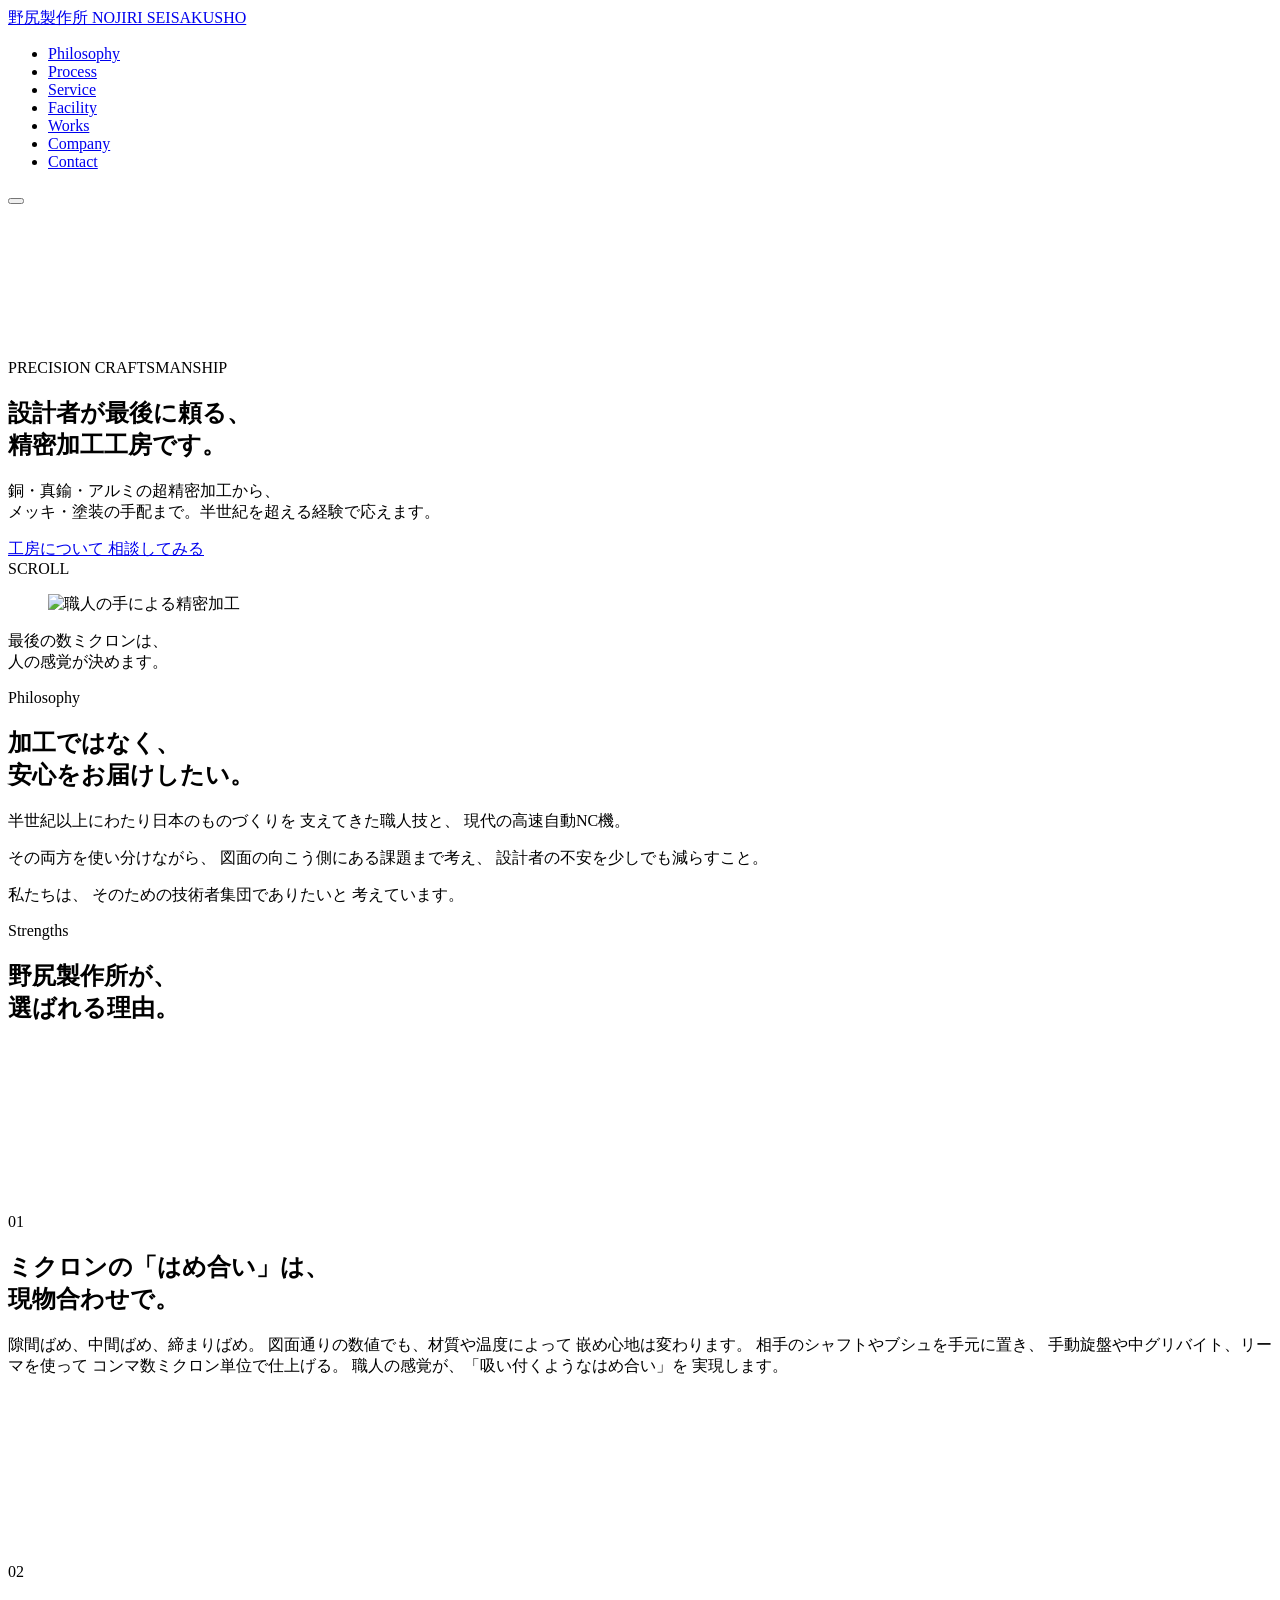
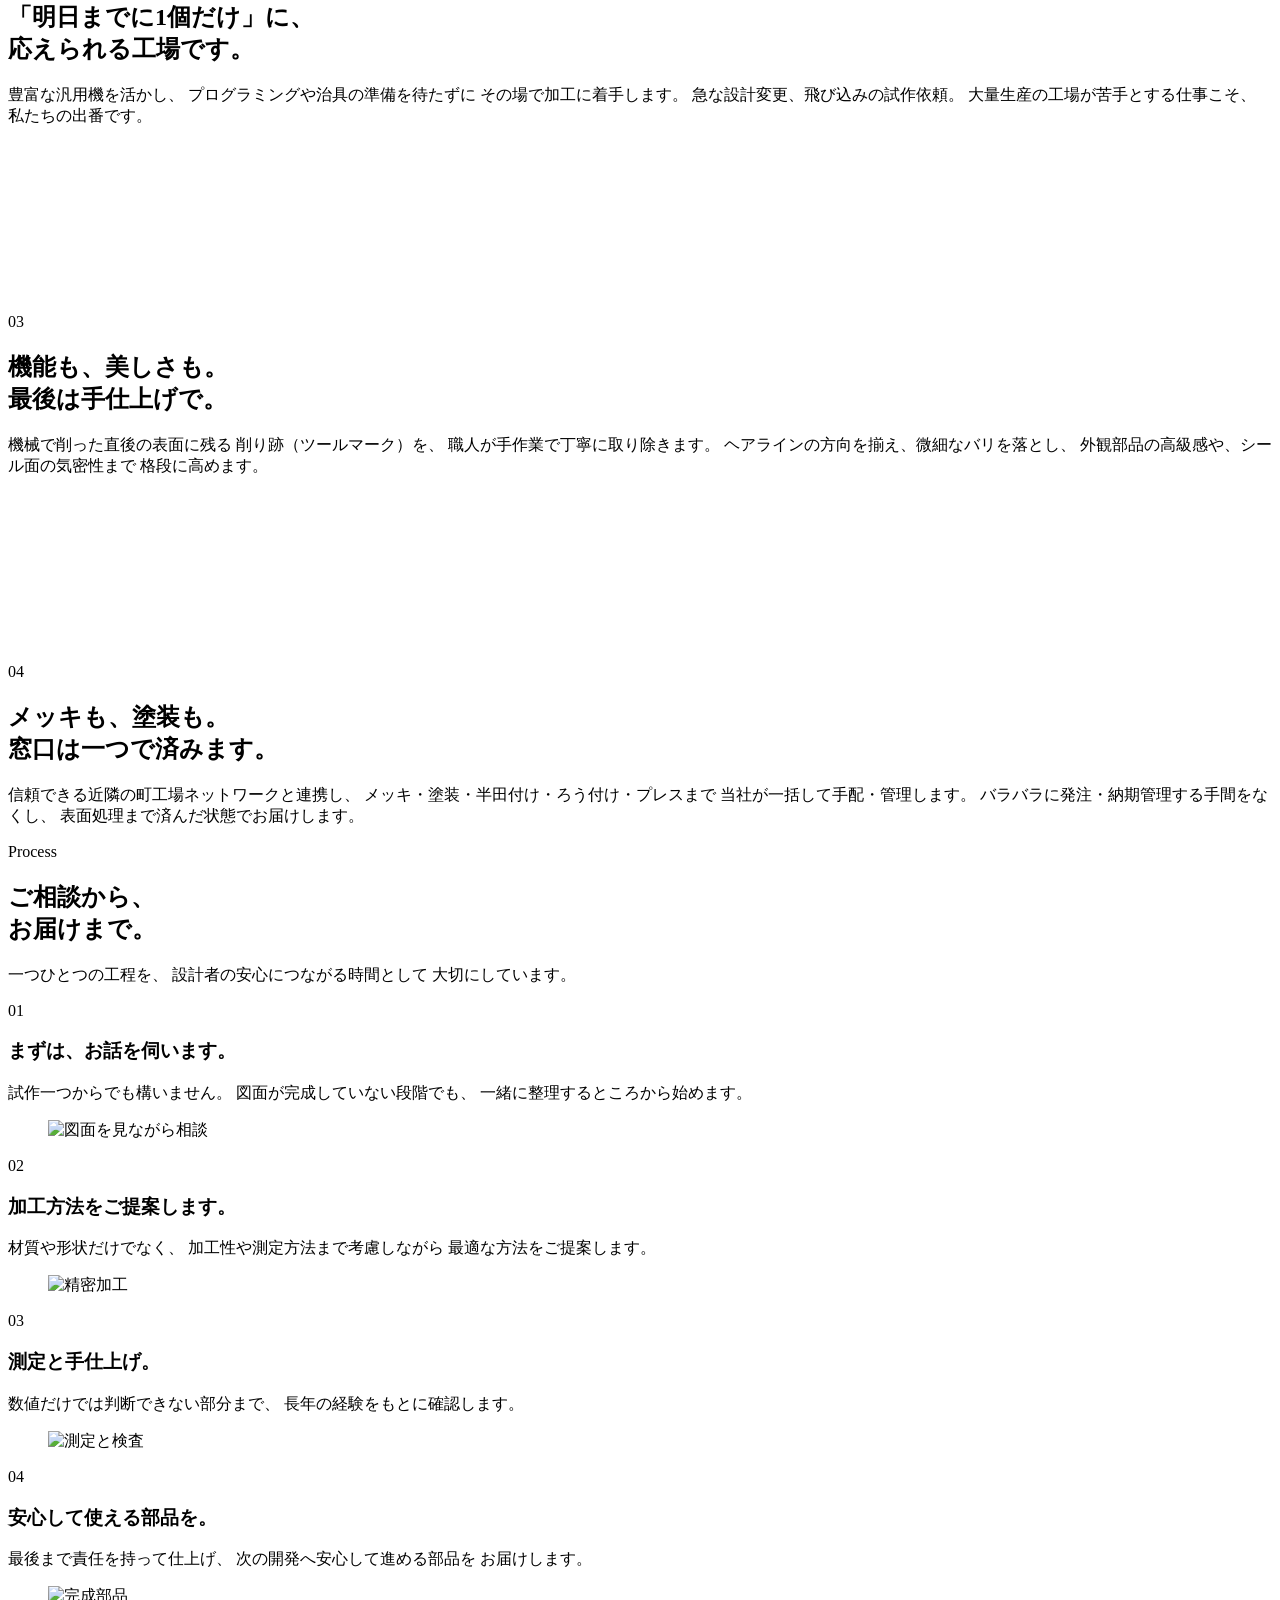
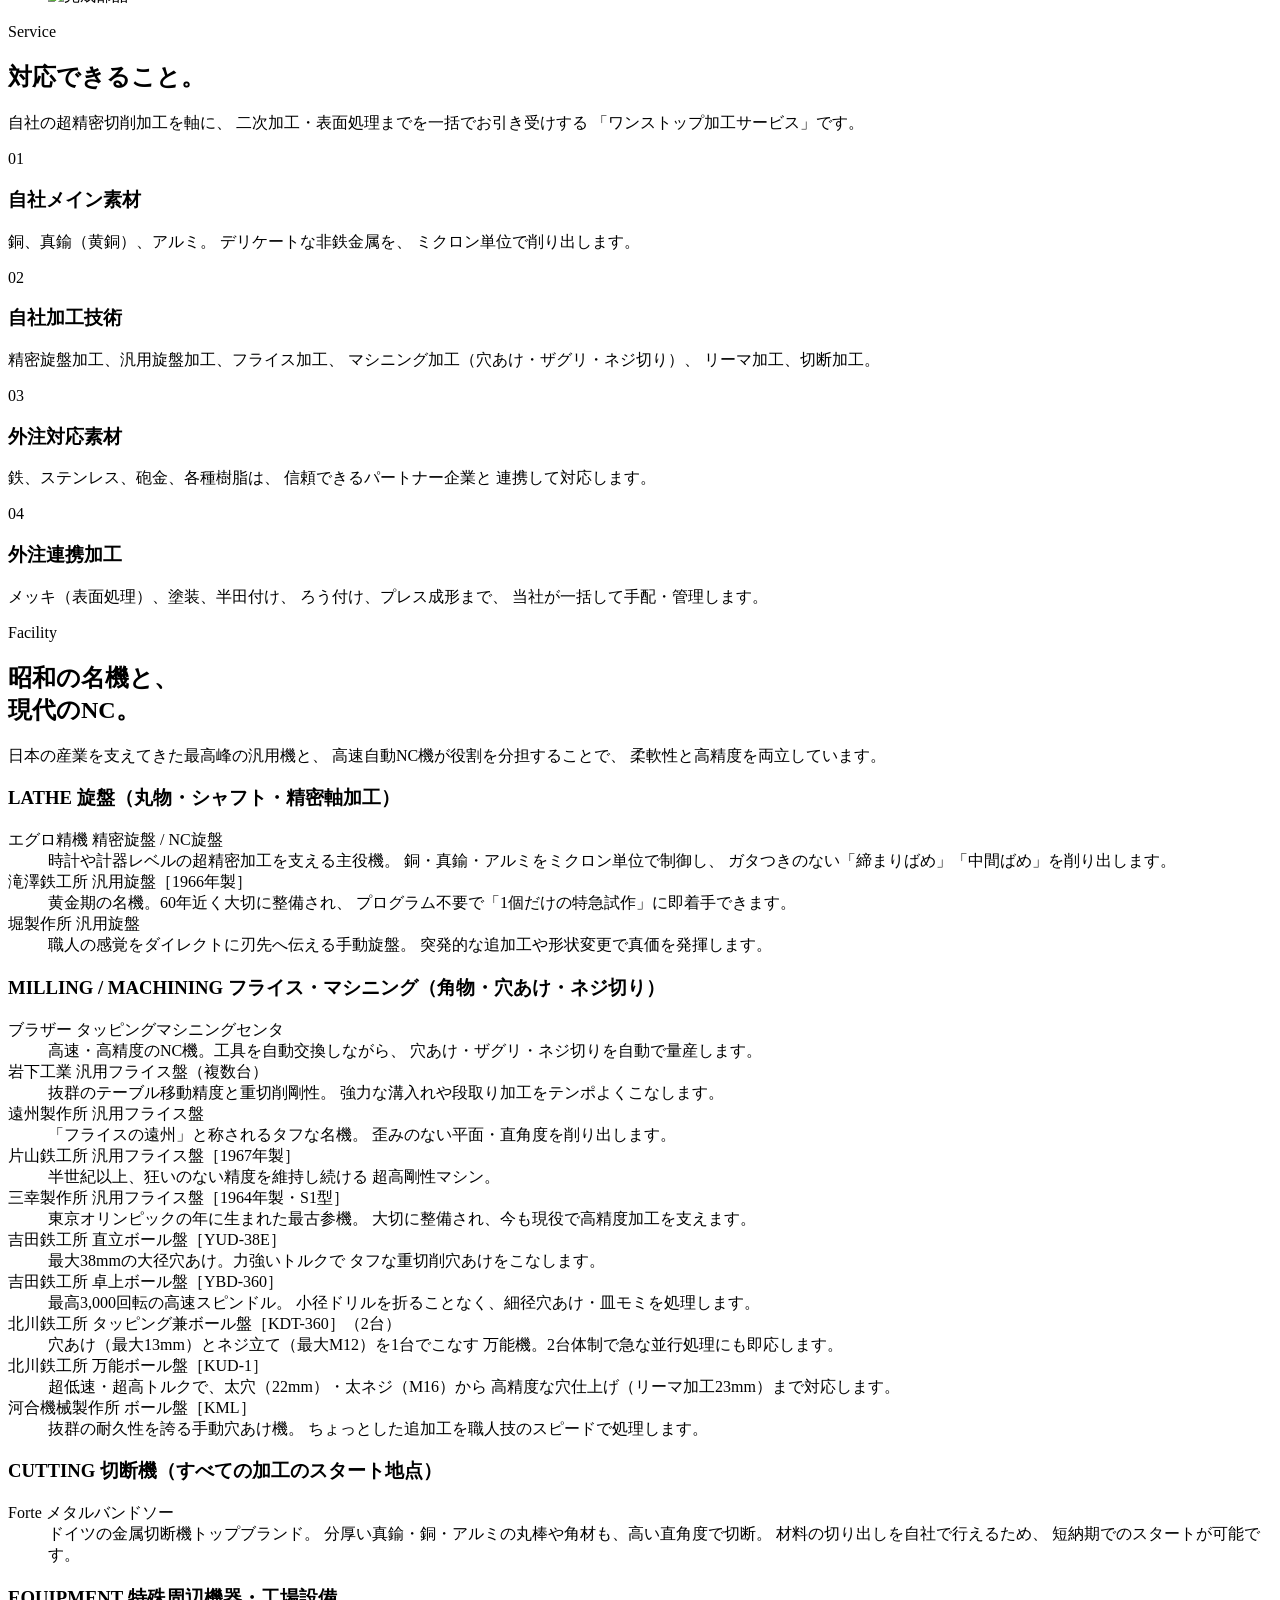
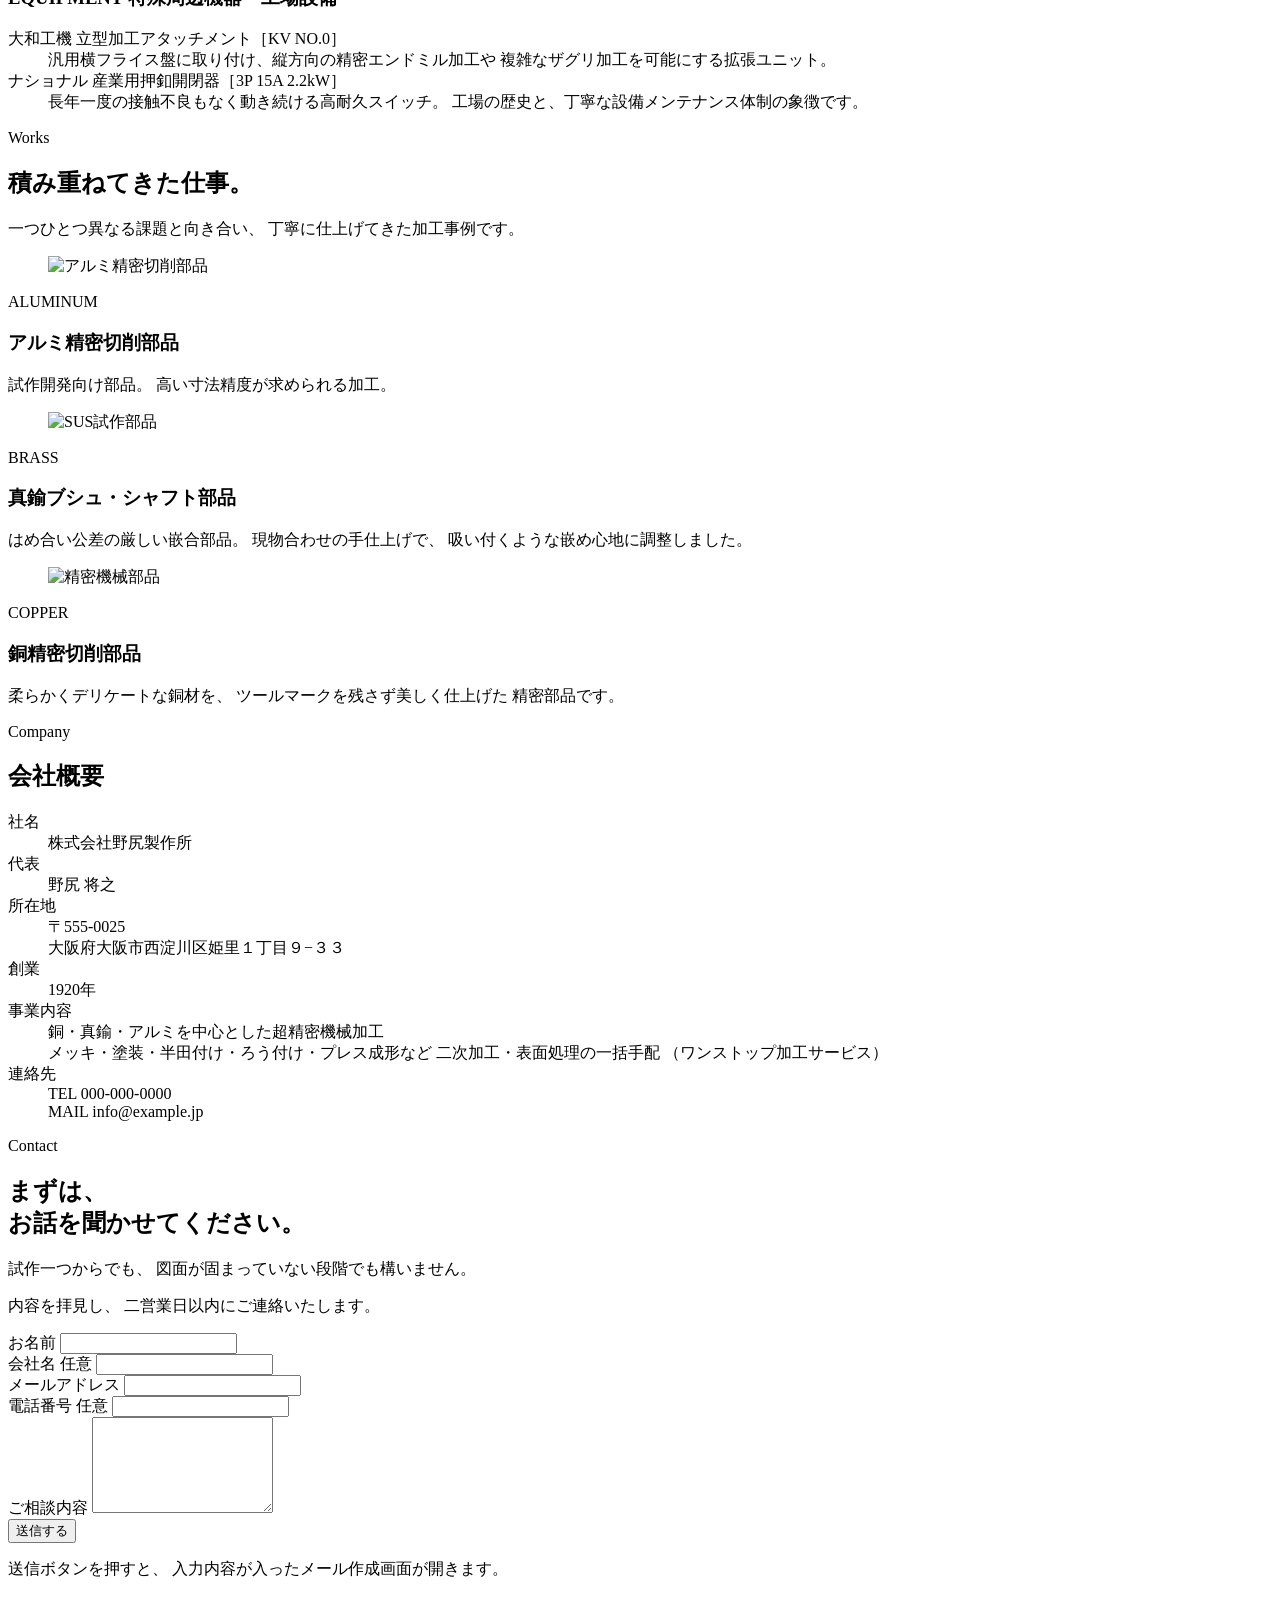
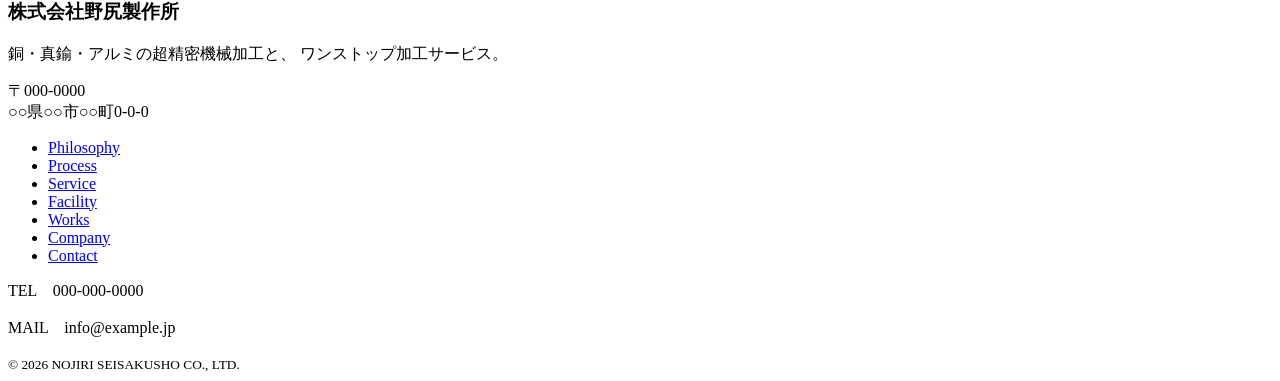
==== commit 37ad9b32: "Update index.html" ====
--- a/index.html
+++ b/index.html
@@ -1,790 +1,1432 @@
 <!DOCTYPE html>
 <html lang="ja">
-
 <head>
+
     <meta charset="UTF-8">
-    <meta name="viewport" content="width=device-width, initial-scale=1.0">
-    <title>わんHug＋ | あなたの宝物をやさしく抱きしめる</title>
-    <link
-        href="https://fonts.googleapis.com/css2?family=Noto+Serif+JP:wght@200;400;700&family=Lato:wght@300;400&display=swap"
-        rel="stylesheet">
-    <style>
-        /* --- 変数設定 --- */
-        :root {
-            --primary-color: #d19a7a;
-            /* 温かみのあるテラコッタ */
-            --accent-color: #8c644d;
-            /* 深みのあるブラウン */
-            --bg-color: #f9f8f6;
-            /* 柔らかなベージュ */
-            --text-color: #444444;
-            --white: #ffffff;
-            --line-color: #06c755;
-            /* LINEのブランドカラー */
-        }
-
-        /* --- 全体レイアウト --- */
-        body {
-            font-family: "Hiragino Mincho ProN", "MS Mincho", "Noto Serif JP", serif;
-            color: var(--text-color);
-            background-color: var(--bg-color);
-            margin: 0;
-            line-height: 1.8;
-            -webkit-font-smoothing: antialiased;
-        }
-
-        .container {
-            max-width: 1000px;
-            margin: 0 auto;
-            padding: 0 30px;
-        }
-
-        .section {
-            padding: 100px 0;
-        }
-
-        .text-center {
-            text-align: center;
-        }
-
-        /* --- ヘッダー --- */
-        header {
-            background: rgba(255, 255, 255, 0.95);
-            padding: 10px 0;
-            position: sticky;
-            top: 0;
-            z-index: 1000;
-            border-bottom: 1px solid #eee;
-        }
-
-        header .container {
-            display: flex;
-            justify-content: space-between;
-            align-items: center;
-        }
-
-        h1 {
-            font-weight: 200;
-            letter-spacing: 0.2em;
-            font-size: 1.4rem;
-            color: var(--accent-color);
-        }
-
-        nav ul {
-            display: flex;
-            list-style: none;
-            gap: 30px;
-            margin: 0;
-            padding: 0;
-        }
-
-        nav a {
-            text-decoration: none;
-            color: var(--text-color);
-            font-size: 0.85rem;
-            letter-spacing: 0.1em;
-            transition: 0.3s;
-        }
-
-        nav a:hover {
-            color: var(--primary-color);
-        }
-
-        /* --- ヒーローエリア --- */
-        /* --- ヒーローエリアの修正 --- */
-        .hero {
-            position: relative;
-            height: 85vh;
-            /* 画面の高さの85% */
-            width: 100%;
-            overflow: hidden;
-            display: flex;
-            align-items: center;
-            justify-content: center;
-            color: var(--white);
-            text-align: center;
-        }
-
-        .hero-picture {
-            position: absolute;
-            top: 0;
-            left: 0;
-            width: 100%;
-            height: 100%;
-            z-index: -1;
-            /* 文字の後ろに配置 */
-        }
-
-        .hero-img {
-            width: 100%;
-            height: 100%;
-            object-fit: cover;
-            /* 枠に合わせて画像を切り抜く */
-            object-position: center;
-            /* 画像の中心を基準にする */
-        }
-
-        /* 画像が明るすぎて文字が見えにくい場合の暗幕（必要に応じて） */
-        .hero::after {
-            content: '';
-            position: absolute;
-            top: 0;
-            left: 0;
-            width: 100%;
-            height: 100%;
-            background: rgba(0, 0, 0, 0.1);
-            /* 10%だけ暗くする */
-            z-index: 0;
-        }
-
-        .hero-content {
-            position: relative;
-            z-index: 10;
-            /* 暗幕や画像より前に出す */
-        }
-
-        .hero-btn-outline {
-            display: inline-block;
-            color: #fff;
-            text-decoration: none;
-            border: 1px solid #fff;
-            padding: 12px 30px;
-            font-size: 0.8rem;
-            letter-spacing: 0.1em;
-            transition: 0.3s;
-        }
-
-        .hero-btn-outline:hover {
-            background: #fff;
-            color: var(--accent-color);
-        }
-
-        /* スマホ用の高さ調整 */
-        @media (max-width: 768px) {
-            .hero {
-                height: 70vh;
-                /* スマホでは少し高さを抑えるときれいです */
-            }
-        }
-
-        /* --- 温活部の理念 (About) --- */
-        .about-section {
-            background: var(--white);
-            text-align: center;
-        }
-
-        .about-text {
-            max-width: 700px;
-            margin: 0 auto;
-            font-size: 1rem;
-            color: #666;
-        }
-
-        .concept-lead {
-            font-size: 1.5rem;
-            color: var(--primary-color);
-            margin-bottom: 30px;
-            display: block;
-        }
-
-        /* --- 商品グリッド --- */
-        .section-title {
-            font-size: 1.8rem;
-            font-weight: 200;
-            letter-spacing: 0.2em;
-            margin-bottom: 60px;
-            color: var(--accent-color);
-        }
-
-        .section-title span {
-            display: block;
-            font-size: 0.8rem;
-            color: #aaa;
-            margin-top: 10px;
-            font-family: 'Lato', sans-serif;
-        }
-
-        .product-grid {
-            display: grid;
-            grid-template-columns: repeat(auto-fit, minmax(300px, 1fr));
-            gap: 40px;
-        }
-
-        .product-card {
-            text-align: center;
-            transition: 0.4s;
-        }
-
-        .product-img {
-            aspect-ratio: 1/1;
-            border-radius: 4px;
-            overflow: hidden;
-            margin-bottom: 20px;
-        }
-
-        .product-img img {
-            width: 100%;
-            height: 100%;
-            object-fit: cover;
-            transition: 0.6s;
-        }
-
-        .product-card:hover img {
-            transform: scale(1.08);
-        }
-
-        .product-card h3 {
-            font-size: 1.1rem;
-            font-weight: 400;
-            margin-bottom: 10px;
-        }
-
-        .product-card p {
-            font-size: 0.85rem;
-            color: #777;
-            margin-bottom: 20px;
-            padding: 0 10px;
-        }
-
-        .base-link {
-            display: inline-block;
-            font-size: 0.8rem;
-            color: var(--accent-color);
-            text-decoration: none;
-            border-bottom: 1px solid var(--accent-color);
-            padding-bottom: 5px;
-            transition: 0.3s;
-        }
-
-        .base-link:hover {
-            opacity: 0.6;
-        }
-
-        /* --- 施設予約 (Reserve) --- */
-        .reserve-section {
-            background: #f4f0ed;
-            border-radius: 4px;
-            padding: 80px 40px;
-            margin-bottom: 100px;
-        }
-
-        .btn-reserve-large {
-            display: inline-block;
-            background: var(--accent-color);
-            color: var(--white);
-            padding: 18px 50px;
-            text-decoration: none;
-            border-radius: 2px;
-            font-size: 0.9rem;
-            letter-spacing: 0.1em;
-            margin-top: 30px;
-            transition: 0.3s;
-        }
-
-        .btn-reserve-large:hover {
-            background: var(--primary-color);
-        }
-
-        .btn-line {
-            display: inline-block;
-            background: var(--line-color);
-            color: var(--white);
-            padding: 15px 40px;
-            text-decoration: none;
-            border-radius: 30px;
-            font-size: 0.9rem;
-            font-weight: bold;
-            letter-spacing: 0.1em;
-            transition: 0.3s;
-            box-shadow: 0 4px 15px rgba(6, 199, 85, 0.3);
-        }
-
-        .btn-line:hover {
-            transform: translateY(-3px);
-            box-shadow: 0 6px 20px rgba(6, 199, 85, 0.4);
-            opacity: 0.9;
-        }
-
-        /* --- フッター --- */
-        footer {
-            padding: 60px 0;
-            border-top: 1px solid #eee;
-            text-align: center;
-            font-size: 0.7rem;
-            color: #aaa;
-            letter-spacing: 0.1em;
-        }
-
-        /* スマホ対応 */
-        @media (max-width: 768px) {
-            .hero-content h2 {
-                font-size: 1.8rem;
-            }
-
-            .section {
-                padding: 60px 0;
-            }
-        }
-
-        /* スマホ用（768px以下）のヘッダー調整 */
-        @media (max-width: 768px) {
-            header .container {
-                padding: 0 15px;
-                /* コンテナの左右余白を少し詰めて横幅を確保 */
-            }
-
-            h1 {
-                font-size: 1.1rem !important;
-                /* 文字サイズを一段階小さく */
-                white-space: nowrap;
-                /* 絶対に改行させない指示 */
-                letter-spacing: 0.1em;
-                /* 字間を少し詰めて1行に収まりやすくする */
-            }
-
-            nav ul {
-                gap: 12px;
-                /* メニューの間隔も少し詰める */
-            }
-
-            nav a {
-                font-size: 0.7rem;
-                /* メニューの文字も少しだけ小さく */
-            }
-        }
-
-        /* Instagramセクションのスタイル */
-        .insta-grid {
-            display: grid;
-            grid-template-columns: repeat(4, 1fr);
-            /* 横に4つ並べる */
-            gap: 15px;
-            margin-top: 40px;
-        }
-
-        .insta-item {
-            aspect-ratio: 1 / 1;
-            overflow: hidden;
-            background-color: #eee;
-            /* 画像がない時のダミー色 */
-        }
-
-        .insta-item img {
-            width: 100%;
-            height: 100%;
-            object-fit: cover;
-            transition: opacity 0.3s;
-        }
-
-        .insta-item img:hover {
-            opacity: 0.8;
-        }
-
-        .insta-follow-btn {
-            display: inline-block;
-            font-size: 0.75rem;
-            letter-spacing: 0.2em;
-            color: var(--accent-color);
-            text-decoration: none;
-            border: 1px solid var(--accent-color);
-            padding: 12px 40px;
-            transition: 0.3s;
-        }
-
-        .insta-follow-btn:hover {
-            background-color: var(--accent-color);
-            color: #fff;
-        }
-
-        /* スマホでは2列にする */
-        @media (max-width: 768px) {
-            .insta-grid {
-                grid-template-columns: repeat(2, 1fr);
-                gap: 10px;
-            }
-        }
-
-        /* --- ボタンのアニメーション強化 --- */
-        .btn-main,
-        .btn-reserve-large,
-        .insta-follow-btn {
-            position: relative;
-            overflow: hidden;
-            z-index: 1;
-        }
-
-        .btn-main::before {
-            content: '';
-            position: absolute;
-            top: 0;
-            left: -100%;
-            width: 100%;
-            height: 100%;
-            background: linear-gradient(90deg, transparent, rgba(255, 255, 255, 0.2), transparent);
-            transition: 0.5s;
-            z-index: -1;
-        }
-
-        .btn-main:hover::before {
-            left: 100%;
-        }
-
-        /* --- フッターのデザイン --- */
-        .site-footer {
-            background-color: #fff;
-            padding: 80px 0 0;
-            margin-top: 100px;
-            border-top: 1px solid #f0eeeb;
-        }
-
-        .footer-content {
-            display: flex;
-            justify-content: space-between;
-            padding-bottom: 60px;
-        }
-
-        .footer-logo {
-            font-size: 1.2rem;
-            margin-bottom: 15px;
-        }
-
-        .footer-copy {
-            font-size: 0.8rem;
-            color: #999;
-        }
-
-        .footer-nav {
-            display: flex;
-            gap: 60px;
-        }
-
-        .footer-link-group h4 {
-            font-size: 0.75rem;
-            letter-spacing: 0.1em;
-            color: var(--primary-color);
-            margin-bottom: 20px;
-            font-family: 'Lato', sans-serif;
-        }
-
-        .footer-link-group ul {
-            list-style: none;
-            padding: 0;
-            margin: 0;
-        }
-
-        .footer-link-group li {
-            margin-bottom: 10px;
-        }
-
-        .footer-link-group a {
-            text-decoration: none;
-            color: #666;
-            font-size: 0.8rem;
-            transition: 0.3s;
-        }
-
-        .footer-link-group a:hover {
-            color: var(--primary-color);
-        }
-
-        .footer-bottom {
-            background: var(--bg-color);
-            padding: 30px 0;
-            text-align: center;
-            border-top: 1px solid #f0eeeb;
-        }
-
-        .footer-bottom p {
-            font-size: 0.65rem;
-            color: #bbb;
-            margin: 0;
-        }
-
-        /* --- セクションタイトルをさらに美しく --- */
-        .section-title {
-            position: relative;
-            padding-bottom: 20px;
-        }
-
-        .section-title::after {
-            content: "";
-            position: absolute;
-            bottom: 0;
-            left: 50%;
-            transform: translateX(-50%);
-            width: 30px;
-            height: 1px;
-            background-color: var(--primary-color);
-        }
-
-        /* --- スマホ時のフッター調整 --- */
-        @media (max-width: 768px) {
-            .footer-content {
-                flex-direction: column;
-                text-align: center;
-                gap: 40px;
-            }
-
-            .footer-nav {
-                justify-content: center;
-                gap: 40px;
-            }
-        }
-
-        /* 温活アドバイスボックス */
-        .onkatsu-tip-box {
-            background-color: #fdf2e9;
-            /* 優しいオレンジ系 */
-            padding: 40px;
-            border-radius: 12px;
-            text-align: center;
-            border: 1px dashed var(--primary-color);
-            margin-bottom: 60px;
-        }
-
-        .tip-title {
-            color: var(--accent-color);
-            font-size: 1.1rem;
-            margin-bottom: 20px;
-        }
-
-        .size-guide-text {
-            margin: 20px 0;
-            font-weight: bold;
-            color: var(--accent-color);
-            font-family: 'Lato', sans-serif;
-            font-size: 0.9rem;
-        }
-
-        .small-text {
-            font-size: 0.75rem;
-            color: #888;
-        }
-
-        /* オーダーフロー */
-        .order-flow-grid {
-            display: grid;
-            grid-template-columns: repeat(3, 1fr);
-            gap: 30px;
-            margin-top: 40px;
-        }
-
-        .order-step {
-            padding: 20px;
-            background: #fcfaf8;
-            border-radius: 8px;
-        }
-
-        .order-step h4 {
-            font-size: 1rem;
-            margin: 15px 0;
-            color: var(--accent-color);
-        }
-
-        .step-num {
-            font-family: 'Lato', sans-serif;
-            font-size: 0.7rem;
-            letter-spacing: 0.2em;
-            color: var(--primary-color);
-            border-bottom: 1px solid var(--primary-color);
-        }
-
-        .shipping-info {
-            margin-top: 50px;
-            font-size: 0.85rem;
-            color: #666;
-            border-left: 3px solid #f0eeeb;
-            padding-left: 20px;
-            text-align: left;
-            display: inline-block;
-        }
-
-        @media (max-width: 768px) {
-            .order-flow-grid {
-                grid-template-columns: 1fr;
-            }
-
-            .onkatsu-tip-box {
-                padding: 25px;
-            }
-        }
-    </style>
+
+    <meta
+        name="viewport"
+        content="width=device-width, initial-scale=1">
+
+    <title>
+        株式会社野尻製作所｜銅・真鍮・アルミの超精密機械加工
+    </title>
+
+    <meta
+        name="description"
+        content="銅・真鍮・アルミを中心とした超精密機械加工。ミクロン単位のはめ合い調整、試作1個からの短納期対応、メッキ・塗装・半田付けまで一括手配のワンストップ加工サービス。株式会社野尻製作所。">
+
+    <meta name="theme-color" content="#111111">
+
+    <!-- OGP -->
+
+    <meta property="og:type" content="website">
+
+    <meta property="og:title" content="株式会社野尻製作所｜銅・真鍮・アルミの超精密機械加工">
+
+    <meta property="og:description" content="ミクロン単位のはめ合い調整、試作1個からの短納期対応、メッキ・塗装まで一括手配のワンストップ加工サービス。">
+
+    <meta property="og:locale" content="ja_JP">
+
+    <!-- 公開時: content をフルURL（https://ドメイン/assets/images/ogp.jpg）に書き換える -->
+
+    <meta property="og:image" content="assets/images/ogp.jpg">
+
+    <!-- Favicon -->
+
+    <link rel="icon" href="favicon/favicon.svg" type="image/svg+xml">
+
+    <link rel="apple-touch-icon" href="favicon/apple-touch-icon.png">
+
+    <!-- Google Fonts -->
+
+    <link rel="preconnect" href="https://fonts.googleapis.com">
+
+    <link rel="preconnect" href="https://fonts.gstatic.com" crossorigin>
+
+    <link href="https://fonts.googleapis.com/css2?family=Inter:wght@300;400;500&family=Noto+Sans+JP:wght@400;500&family=Noto+Serif+JP:wght@300;400&display=swap" rel="stylesheet">
+
+    <!-- CSS -->
+
+    <link rel="stylesheet" href="assets/css/variables.css">
+
+    <link rel="stylesheet" href="assets/css/reset.css">
+
+    <link rel="stylesheet" href="assets/css/base.css">
+
+    <link rel="stylesheet" href="assets/css/layout.css">
+
+    <link rel="stylesheet" href="assets/css/components.css">
+
+    <link rel="stylesheet" href="assets/css/sections.css">
+
+    <link rel="stylesheet" href="assets/css/responsive.css">
+
 </head>
 
 <body>
 
-    <header>
+<header class="site-header" id="header">
+
+    <div class="container header-inner">
+
+        <a href="/" class="logo">
+
+            <span class="logo-ja">
+                野尻製作所
+            </span>
+
+            <span class="logo-en">
+                NOJIRI SEISAKUSHO
+            </span>
+
+        </a>
+
+        <nav class="global-nav">
+
+            <ul>
+
+                <li>
+                    <a href="#philosophy">
+                        Philosophy
+                    </a>
+                </li>
+
+                <li>
+                    <a href="#process">
+                        Process
+                    </a>
+                </li>
+
+                <li>
+                    <a href="#service">
+                        Service
+                    </a>
+                </li>
+
+                <li>
+                    <a href="#facility">
+                        Facility
+                    </a>
+                </li>
+
+                <li>
+                    <a href="#works">
+                        Works
+                    </a>
+                </li>
+
+                <li>
+                    <a href="#company">
+                        Company
+                    </a>
+                </li>
+
+                <li>
+                    <a href="#contact" class="contact-link">
+                        Contact
+                    </a>
+                </li>
+
+            </ul>
+
+        </nav>
+
+        <button
+            class="menu-button"
+            aria-label="メニュー">
+
+            <span></span>
+            <span></span>
+
+        </button>
+
+    </div>
+
+</header>
+
+<section class="hero" id="hero">
+
+    <!-- 動画が読み込めない環境では背面の .hero-image が表示される -->
+    <div class="hero-image"></div>
+
+    <video
+        class="hero-video"
+        autoplay
+        muted
+        loop
+        playsinline
+        preload="metadata"
+        poster="assets/images/hero-poster.jpg"
+        aria-hidden="true"
+        tabindex="-1">
+
+        <source src="assets/video/hero.mp4" type="video/mp4">
+
+    </video>
+
+    <div class="hero-overlay"></div>
+
+    <div class="container hero-inner">
+
+        <div class="hero-content">
+
+            <span class="hero-label">
+                PRECISION CRAFTSMANSHIP
+            </span>
+
+            <h1>
+
+                設計者が最後に頼る、
+                <br>
+                精密加工工房です。
+
+            </h1>
+
+            <p>
+
+                銅・真鍮・アルミの超精密加工から、
+                <br>
+                メッキ・塗装の手配まで。半世紀を超える経験で応えます。
+
+            </p>
+
+            <div class="hero-actions">
+
+                <a href="#philosophy" class="btn-outline">
+                    工房について
+                </a>
+
+                <a href="#contact" class="btn-outline">
+                    相談してみる
+                </a>
+
+            </div>
+
+        </div>
+
+        <div class="scroll-indicator">
+
+            <span>SCROLL</span>
+
+            <div class="scroll-line"></div>
+
+        </div>
+
+    </div>
+
+</section>
+
+<section class="interlude" data-fade>
+
+    <figure class="interlude-media">
+
+        <img
+            loading="lazy"
+            decoding="async"
+            src="assets/images/interlude-hands.jpg"
+            alt="職人の手による精密加工">
+
+    </figure>
+
+    <div class="container-text">
+
+        <p class="interlude-copy">
+
+            最後の数ミクロンは、
+            <br>
+            人の感覚が決めます。
+
+        </p>
+
+    </div>
+
+</section>
+
+<section class="philosophy" id="philosophy" data-fade>
+
+    <div class="container">
+
+        <div class="philosophy-grid">
+
+            <div class="philosophy-heading">
+
+                <span class="section-label">
+                    Philosophy
+                </span>
+
+                <h2>
+
+                    加工ではなく、
+                    <br>
+                    安心をお届けしたい。
+
+                </h2>
+
+            </div>
+
+            <div class="philosophy-body">
+
+                <p>
+
+                    半世紀以上にわたり日本のものづくりを
+                    支えてきた職人技と、
+                    現代の高速自動NC機。
+
+                </p>
+
+                <p>
+
+                    その両方を使い分けながら、
+                    図面の向こう側にある課題まで考え、
+                    設計者の不安を少しでも減らすこと。
+
+                </p>
+
+                <p>
+
+                    私たちは、
+                    そのための技術者集団でありたいと
+                    考えています。
+
+                </p>
+
+            </div>
+
+        </div>
+
+    </div>
+
+</section>
+
+<section class="strengths-intro" id="strengths" data-fade>
+
+    <div class="container">
+
+        <span class="section-label">
+            Strengths
+        </span>
+
+        <h2>
+
+            野尻製作所が、
+            <br>
+            選ばれる理由。
+
+        </h2>
+
+    </div>
+
+</section>
+
+<section class="statement statement-split" data-fade>
+
+    <div class="container statement-split-inner">
+
+        <figure class="statement-media statement-media-portrait">
+
+            <video
+                muted
+                loop
+                playsinline
+                preload="metadata"
+                poster="assets/images/strength-fitting.jpg"
+                data-autoplay
+                aria-label="手動旋盤による銅材の現物合わせ加工">
+
+                <source src="assets/video/strength-fitting.mp4" type="video/mp4">
+
+            </video>
+
+        </figure>
+
+        <div class="statement-content">
+
+            <span class="statement-number">
+                01
+            </span>
+
+            <h2 class="statement-title">
+
+                ミクロンの「はめ合い」は、
+                <br>
+                現物合わせで。
+
+            </h2>
+
+            <p class="statement-text">
+
+                隙間ばめ、中間ばめ、締まりばめ。
+                図面通りの数値でも、材質や温度によって
+                嵌め心地は変わります。
+                相手のシャフトやブシュを手元に置き、
+                手動旋盤や中グリバイト、リーマを使って
+                コンマ数ミクロン単位で仕上げる。
+                職人の感覚が、「吸い付くようなはめ合い」を
+                実現します。
+
+            </p>
+
+        </div>
+
+    </div>
+
+</section>
+
+<section class="statement statement-reverse" data-fade>
+
+    <div class="container-wide">
+
+        <figure class="statement-media">
+
+            <video
+                muted
+                loop
+                playsinline
+                preload="metadata"
+                poster="assets/images/strength-speed.jpg"
+                data-autoplay
+                aria-label="汎用旋盤による即応加工の様子">
+
+                <source src="assets/video/strength-speed.mp4" type="video/mp4">
+
+            </video>
+
+        </figure>
+
+    </div>
+
+    <div class="container-text">
+
+        <span class="statement-number">
+            02
+        </span>
+
+        <h2 class="statement-title">
+
+            「明日までに1個だけ」に、
+            <br>
+            応えられる工場です。
+
+        </h2>
+
+        <p class="statement-text">
+
+            豊富な汎用機を活かし、
+            プログラミングや治具の準備を待たずに
+            その場で加工に着手します。
+            急な設計変更、飛び込みの試作依頼。
+            大量生産の工場が苦手とする仕事こそ、
+            私たちの出番です。
+
+        </p>
+
+    </div>
+
+</section>
+
+<section class="statement statement-split statement-flip" data-fade>
+
+    <div class="container statement-split-inner">
+
+        <figure class="statement-media statement-media-portrait">
+
+            <video
+                muted
+                loop
+                playsinline
+                preload="metadata"
+                poster="assets/images/strength-finishing.jpg"
+                data-autoplay
+                aria-label="職人の手作業による仕上げ">
+
+                <source src="assets/video/strength-finishing.mp4" type="video/mp4">
+
+            </video>
+
+        </figure>
+
+        <div class="statement-content">
+
+            <span class="statement-number">
+                03
+            </span>
+
+            <h2 class="statement-title">
+
+                機能も、美しさも。
+                <br>
+                最後は手仕上げで。
+
+            </h2>
+
+            <p class="statement-text">
+
+                機械で削った直後の表面に残る
+                削り跡（ツールマーク）を、
+                職人が手作業で丁寧に取り除きます。
+                ヘアラインの方向を揃え、微細なバリを落とし、
+                外観部品の高級感や、シール面の気密性まで
+                格段に高めます。
+
+            </p>
+
+        </div>
+
+    </div>
+
+</section>
+
+<section class="statement statement-reverse statement-split" data-fade>
+
+    <div class="container statement-split-inner">
+
+        <figure class="statement-media statement-media-portrait">
+
+            <video
+                muted
+                loop
+                playsinline
+                preload="metadata"
+                poster="assets/images/strength-onestop.jpg"
+                data-autoplay
+                aria-label="ろう付け作業の炎と銅管">
+
+                <source src="assets/video/strength-onestop.mp4" type="video/mp4">
+
+            </video>
+
+        </figure>
+
+        <div class="statement-content">
+
+            <span class="statement-number">
+                04
+            </span>
+
+            <h2 class="statement-title">
+
+                メッキも、塗装も。
+                <br>
+                窓口は一つで済みます。
+
+            </h2>
+
+            <p class="statement-text">
+
+                信頼できる近隣の町工場ネットワークと連携し、
+                メッキ・塗装・半田付け・ろう付け・プレスまで
+                当社が一括して手配・管理します。
+                バラバラに発注・納期管理する手間をなくし、
+                表面処理まで済んだ状態でお届けします。
+
+            </p>
+
+        </div>
+
+    </div>
+
+</section>
+
+<section class="process" id="process" data-fade>
+
+    <div class="container">
+
+        <div class="process-heading">
+
+            <span class="section-label">
+                Process
+            </span>
+
+            <h2>
+
+                ご相談から、
+                <br>
+                お届けまで。
+
+            </h2>
+
+            <p>
+
+                一つひとつの工程を、
+                設計者の安心につながる時間として
+                大切にしています。
+
+            </p>
+
+        </div>
+
+        <div class="process-list">
+
+            <article class="process-item">
+
+                <div class="process-number">
+                    01
+                </div>
+
+                <div class="process-content">
+
+                    <h3>まずは、お話を伺います。</h3>
+
+                    <p>
+                        試作一つからでも構いません。
+                        図面が完成していない段階でも、
+                        一緒に整理するところから始めます。
+                    </p>
+
+                </div>
+
+                <figure>
+
+                    <img
+                        loading="lazy"
+                        decoding="async"
+                        src="assets/images/process-consultation.jpg"
+                        alt="図面を見ながら相談">
+
+                </figure>
+
+            </article>
+
+            <article class="process-item">
+
+                <div class="process-number">
+                    02
+                </div>
+
+                <div class="process-content">
+
+                    <h3>加工方法をご提案します。</h3>
+
+                    <p>
+                        材質や形状だけでなく、
+                        加工性や測定方法まで考慮しながら
+                        最適な方法をご提案します。
+                    </p>
+
+                </div>
+
+                <figure>
+
+                    <img
+                        loading="lazy"
+                        decoding="async"
+                        src="assets/images/process-machining.jpg"
+                        alt="精密加工">
+
+                </figure>
+
+            </article>
+
+            <article class="process-item">
+
+                <div class="process-number">
+                    03
+                </div>
+
+                <div class="process-content">
+
+                    <h3>測定と手仕上げ。</h3>
+
+                    <p>
+                        数値だけでは判断できない部分まで、
+                        長年の経験をもとに確認します。
+                    </p>
+
+                </div>
+
+                <figure>
+
+                    <img
+                        loading="lazy"
+                        decoding="async"
+                        src="assets/images/process-inspection.jpg"
+                        alt="測定と検査">
+
+                </figure>
+
+            </article>
+
+            <article class="process-item">
+
+                <div class="process-number">
+                    04
+                </div>
+
+                <div class="process-content">
+
+                    <h3>安心して使える部品を。</h3>
+
+                    <p>
+                        最後まで責任を持って仕上げ、
+                        次の開発へ安心して進める部品を
+                        お届けします。
+                    </p>
+
+                </div>
+
+                <figure>
+
+                    <img
+                        loading="lazy"
+                        decoding="async"
+                        src="assets/images/process-delivery.jpg"
+                        alt="完成部品">
+
+                </figure>
+
+            </article>
+
+        </div>
+
+    </div>
+
+</section>
+
+<section class="service" id="service" data-fade>
+
+    <div class="container">
+
+        <div class="service-heading">
+
+            <span class="section-label">
+                Service
+            </span>
+
+            <h2>
+
+                対応できること。
+
+            </h2>
+
+            <p>
+
+                自社の超精密切削加工を軸に、
+                二次加工・表面処理までを一括でお引き受けする
+                「ワンストップ加工サービス」です。
+
+            </p>
+
+        </div>
+
+        <div class="service-grid">
+
+            <article class="service-item">
+
+                <span class="service-number">01</span>
+
+                <h3>自社メイン素材</h3>
+
+                <p>
+                    銅、真鍮（黄銅）、アルミ。
+                    デリケートな非鉄金属を、
+                    ミクロン単位で削り出します。
+                </p>
+
+            </article>
+
+            <article class="service-item">
+
+                <span class="service-number">02</span>
+
+                <h3>自社加工技術</h3>
+
+                <p>
+                    精密旋盤加工、汎用旋盤加工、フライス加工、
+                    マシニング加工（穴あけ・ザグリ・ネジ切り）、
+                    リーマ加工、切断加工。
+                </p>
+
+            </article>
+
+            <article class="service-item">
+
+                <span class="service-number">03</span>
+
+                <h3>外注対応素材</h3>
+
+                <p>
+                    鉄、ステンレス、砲金、各種樹脂は、
+                    信頼できるパートナー企業と
+                    連携して対応します。
+                </p>
+
+            </article>
+
+            <article class="service-item">
+
+                <span class="service-number">04</span>
+
+                <h3>外注連携加工</h3>
+
+                <p>
+                    メッキ（表面処理）、塗装、半田付け、
+                    ろう付け、プレス成形まで、
+                    当社が一括して手配・管理します。
+                </p>
+
+            </article>
+
+        </div>
+
+    </div>
+
+</section>
+
+<section class="facility" id="facility" data-fade>
+
+    <div class="container">
+
+        <div class="facility-heading">
+
+            <span class="section-label">
+                Facility
+            </span>
+
+            <h2>
+
+                昭和の名機と、
+                <br>
+                現代のNC。
+
+            </h2>
+
+            <p>
+
+                日本の産業を支えてきた最高峰の汎用機と、
+                高速自動NC機が役割を分担することで、
+                柔軟性と高精度を両立しています。
+
+            </p>
+
+        </div>
+
+        <div class="facility-groups">
+
+            <div class="facility-group">
+
+                <h3>
+                    <span class="facility-group-en">LATHE</span>
+                    旋盤（丸物・シャフト・精密軸加工）
+                </h3>
+
+                <dl class="facility-list">
+
+                    <div class="facility-row">
+                        <dt>
+                            エグロ精機
+                            <span class="facility-type">精密旋盤 / NC旋盤</span>
+                        </dt>
+                        <dd>
+                            時計や計器レベルの超精密加工を支える主役機。
+                            銅・真鍮・アルミをミクロン単位で制御し、
+                            ガタつきのない「締まりばめ」「中間ばめ」を削り出します。
+                        </dd>
+                    </div>
+
+                    <div class="facility-row">
+                        <dt>
+                            滝澤鉄工所
+                            <span class="facility-type">汎用旋盤［1966年製］</span>
+                        </dt>
+                        <dd>
+                            黄金期の名機。60年近く大切に整備され、
+                            プログラム不要で「1個だけの特急試作」に即着手できます。
+                        </dd>
+                    </div>
+
+                    <div class="facility-row">
+                        <dt>
+                            堀製作所
+                            <span class="facility-type">汎用旋盤</span>
+                        </dt>
+                        <dd>
+                            職人の感覚をダイレクトに刃先へ伝える手動旋盤。
+                            突発的な追加工や形状変更で真価を発揮します。
+                        </dd>
+                    </div>
+
+                </dl>
+
+            </div>
+
+            <div class="facility-group">
+
+                <h3>
+                    <span class="facility-group-en">MILLING / MACHINING</span>
+                    フライス・マシニング（角物・穴あけ・ネジ切り）
+                </h3>
+
+                <dl class="facility-list">
+
+                    <div class="facility-row">
+                        <dt>
+                            ブラザー
+                            <span class="facility-type">タッピングマシニングセンタ</span>
+                        </dt>
+                        <dd>
+                            高速・高精度のNC機。工具を自動交換しながら、
+                            穴あけ・ザグリ・ネジ切りを自動で量産します。
+                        </dd>
+                    </div>
+
+                    <div class="facility-row">
+                        <dt>
+                            岩下工業
+                            <span class="facility-type">汎用フライス盤（複数台）</span>
+                        </dt>
+                        <dd>
+                            抜群のテーブル移動精度と重切削剛性。
+                            強力な溝入れや段取り加工をテンポよくこなします。
+                        </dd>
+                    </div>
+
+                    <div class="facility-row">
+                        <dt>
+                            遠州製作所
+                            <span class="facility-type">汎用フライス盤</span>
+                        </dt>
+                        <dd>
+                            「フライスの遠州」と称されるタフな名機。
+                            歪みのない平面・直角度を削り出します。
+                        </dd>
+                    </div>
+
+                    <div class="facility-row">
+                        <dt>
+                            片山鉄工所
+                            <span class="facility-type">汎用フライス盤［1967年製］</span>
+                        </dt>
+                        <dd>
+                            半世紀以上、狂いのない精度を維持し続ける
+                            超高剛性マシン。
+                        </dd>
+                    </div>
+
+                    <div class="facility-row">
+                        <dt>
+                            三幸製作所
+                            <span class="facility-type">汎用フライス盤［1964年製・S1型］</span>
+                        </dt>
+                        <dd>
+                            東京オリンピックの年に生まれた最古参機。
+                            大切に整備され、今も現役で高精度加工を支えます。
+                        </dd>
+                    </div>
+
+                    <div class="facility-row">
+                        <dt>
+                            吉田鉄工所
+                            <span class="facility-type">直立ボール盤［YUD-38E］</span>
+                        </dt>
+                        <dd>
+                            最大38mmの大径穴あけ。力強いトルクで
+                            タフな重切削穴あけをこなします。
+                        </dd>
+                    </div>
+
+                    <div class="facility-row">
+                        <dt>
+                            吉田鉄工所
+                            <span class="facility-type">卓上ボール盤［YBD-360］</span>
+                        </dt>
+                        <dd>
+                            最高3,000回転の高速スピンドル。
+                            小径ドリルを折ることなく、細径穴あけ・皿モミを処理します。
+                        </dd>
+                    </div>
+
+                    <div class="facility-row">
+                        <dt>
+                            北川鉄工所
+                            <span class="facility-type">タッピング兼ボール盤［KDT-360］（2台）</span>
+                        </dt>
+                        <dd>
+                            穴あけ（最大13mm）とネジ立て（最大M12）を1台でこなす
+                            万能機。2台体制で急な並行処理にも即応します。
+                        </dd>
+                    </div>
+
+                    <div class="facility-row">
+                        <dt>
+                            北川鉄工所
+                            <span class="facility-type">万能ボール盤［KUD-1］</span>
+                        </dt>
+                        <dd>
+                            超低速・超高トルクで、太穴（22mm）・太ネジ（M16）から
+                            高精度な穴仕上げ（リーマ加工23mm）まで対応します。
+                        </dd>
+                    </div>
+
+                    <div class="facility-row">
+                        <dt>
+                            河合機械製作所
+                            <span class="facility-type">ボール盤［KML］</span>
+                        </dt>
+                        <dd>
+                            抜群の耐久性を誇る手動穴あけ機。
+                            ちょっとした追加工を職人技のスピードで処理します。
+                        </dd>
+                    </div>
+
+                </dl>
+
+            </div>
+
+            <div class="facility-group">
+
+                <h3>
+                    <span class="facility-group-en">CUTTING</span>
+                    切断機（すべての加工のスタート地点）
+                </h3>
+
+                <dl class="facility-list">
+
+                    <div class="facility-row">
+                        <dt>
+                            Forte
+                            <span class="facility-type">メタルバンドソー</span>
+                        </dt>
+                        <dd>
+                            ドイツの金属切断機トップブランド。
+                            分厚い真鍮・銅・アルミの丸棒や角材も、高い直角度で切断。
+                            材料の切り出しを自社で行えるため、
+                            短納期でのスタートが可能です。
+                        </dd>
+                    </div>
+
+                </dl>
+
+            </div>
+
+            <div class="facility-group">
+
+                <h3>
+                    <span class="facility-group-en">EQUIPMENT</span>
+                    特殊周辺機器・工場設備
+                </h3>
+
+                <dl class="facility-list">
+
+                    <div class="facility-row">
+                        <dt>
+                            大和工機
+                            <span class="facility-type">立型加工アタッチメント［KV NO.0］</span>
+                        </dt>
+                        <dd>
+                            汎用横フライス盤に取り付け、縦方向の精密エンドミル加工や
+                            複雑なザグリ加工を可能にする拡張ユニット。
+                        </dd>
+                    </div>
+
+                    <div class="facility-row">
+                        <dt>
+                            ナショナル
+                            <span class="facility-type">産業用押釦開閉器［3P 15A 2.2kW］</span>
+                        </dt>
+                        <dd>
+                            長年一度の接触不良もなく動き続ける高耐久スイッチ。
+                            工場の歴史と、丁寧な設備メンテナンス体制の象徴です。
+                        </dd>
+                    </div>
+
+                </dl>
+
+            </div>
+
+        </div>
+
+    </div>
+
+</section>
+
+<section class="works" id="works" data-fade>
+
+    <div class="container">
+
+        <div class="works-heading">
+
+            <span class="section-label">
+                Works
+            </span>
+
+            <h2>
+                積み重ねてきた仕事。
+            </h2>
+
+            <p>
+                一つひとつ異なる課題と向き合い、
+                丁寧に仕上げてきた加工事例です。
+            </p>
+
+        </div>
+
+    </div>
+
+    <article class="work">
+
+        <figure class="work-image">
+
+            <img
+                loading="lazy"
+                decoding="async"
+                src="assets/images/work01.jpg"
+                alt="アルミ精密切削部品">
+
+        </figure>
+
         <div class="container">
-            <h1>わんHug＋</h1>
-            <nav>
-                <ul>
-                    <li><a href="#about">ABOUT</a></li>
-                    <li><a href="#shop">SHOP</a></li>
-                    <li><a href="#reserve">RESERVE</a></li>
-                </ul>
-            </nav>
-        </div>
-    </header>
-
-    <main>
-        <section class="hero">
-            <picture class="hero-picture">
-                <source media="(max-width: 768px)" srcset="img/fv_mobile.png">
-                <img src="img/fv_pc.png" alt="わんHug＋ メインビジュアル" class="hero-img">
-            </picture>
-
-            <div class="hero-content">
-                <h2>あなたの宝物を<br>やさしく抱きしめる</h2>
-                <p>内側から、ポカポカめぐる毎日へ</p>
-                <div style="margin-top: 30px;">
-                    <a href="#shop" class="hero-btn-outline" style="margin-right: 15px;">BRAND STORY</a>
-                    <a href="https://line.me/R/ti/p/@YOUR_LINE_ID" target="_blank" class="btn-line">公式LINEで相談する</a>
-                </div>
+
+            <div class="work-meta">
+
+                <span>ALUMINUM</span>
+
+                <h3>アルミ精密切削部品</h3>
+
+                <p>
+                    試作開発向け部品。
+                    高い寸法精度が求められる加工。
+                </p>
+
             </div>
-        </section>
-
-        <section id="about" class="section about-section">
-            <div class="container">
-                <span class="concept-lead">わんHug＋（わんハグプラス）</span>
-                <div class="about-text">
-                    <p>犬の平熱は人間よりも高い38度台。<br>
-                        現代のわんちゃんたちは、冷房や運動不足で意外にも「冷え」を抱えています。</p>
-                    <p>わんHug＋は、食事、マッサージ、温熱ケアを通じて、<br>
-                        愛犬が本来持っている「めぐる力」をサポートし、<br>
-                        あなたの大切な宝物をやさしく抱きしめるようなケアを提案します。</p>
-                </div>
+
+        </div>
+
+    </article>
+
+    <article class="work">
+
+        <figure class="work-image">
+
+            <img
+                loading="lazy"
+                decoding="async"
+                src="assets/images/work02.jpg"
+                alt="SUS試作部品">
+
+        </figure>
+
+        <div class="container">
+
+            <div class="work-meta">
+
+                <span>BRASS</span>
+
+                <h3>真鍮ブシュ・シャフト部品</h3>
+
+                <p>
+                    はめ合い公差の厳しい嵌合部品。
+                    現物合わせの手仕上げで、
+                    吸い付くような嵌め心地に調整しました。
+                </p>
+
             </div>
-        </section>
-
-        <section id="shop" class="container section text-center">
-            <h2 class="section-title">Brand Lineup<span>わんHug＋の4つの柱</span></h2>
-
-            <div class="product-grid">
-                <div class="product-card">
-                    <div class="product-img"><img src="img/wankoso.png" alt="わん酵素"></div>
-                    <h3>①わん酵素</h3>
-                    <p>〜大切なあなたのワンちゃんに〜<br>「出す」と「温める」を同時に叶える特別レシピ。</p>
-                    <a href="https://line.me/R/ti/p/@YOUR_LINE_ID" target="_blank" class="btn-line"
-                        style="padding: 10px 25px; font-size: 0.8rem;">LINEで詳細を見る</a>
-                </div>
-                <div class="product-card">
-                    <div class="product-img"><img src="img/kairo.png" alt="わんぽか"></div>
-                    <h3>②わんぽか / わんぽかcare+</h3>
-                    <p>内臓を優しく包み込み、免疫力の土台を作ります。</p>
-                    <a href="https://line.me/R/ti/p/@YOUR_LINE_ID" target="_blank" class="btn-line"
-                        style="padding: 10px 25px; font-size: 0.8rem;">LINEで詳細を見る</a>
-                </div>
-                <div class="product-card">
-                    <div class="product-img"><img src="img/kousoyoku.png" alt="酵素浴"></div>
-                    <h3>③酵素浴</h3>
-                    <p>芯からじっくり温まる、わんちゃん専用の酵素入浴。</p>
-                    <a href="https://line.me/R/ti/p/@YOUR_LINE_ID" target="_blank" class="btn-line"
-                        style="padding: 10px 25px; font-size: 0.8rem;">LINEで予約・相談</a>
-                </div>
-                <div class="product-card">
-                    <div class="product-img"><img src="img/corohug.png" alt="CoroHugわん"></div>
-                    <h3>④CoroHugわん</h3>
-                    <p>〜笑顔のための着てらく〜<br>動きやすさと温かさを両立したオリジナルウェア。</p>
-                    <a href="https://line.me/R/ti/p/@YOUR_LINE_ID" target="_blank" class="btn-line"
-                        style="padding: 10px 25px; font-size: 0.8rem;">LINEで案内を受け取る</a>
-                </div>
+
+        </div>
+
+    </article>
+
+    <article class="work">
+
+        <figure class="work-image">
+
+            <img
+                loading="lazy"
+                decoding="async"
+                src="assets/images/work03.jpg"
+                alt="精密機械部品">
+
+        </figure>
+
+        <div class="container">
+
+            <div class="work-meta">
+
+                <span>COPPER</span>
+
+                <h3>銅精密切削部品</h3>
+
+                <p>
+                    柔らかくデリケートな銅材を、
+                    ツールマークを残さず美しく仕上げた
+                    精密部品です。
+                </p>
+
             </div>
-        </section>
-        <section id="how-to-order" class="section about-section" style="background-color: #fff;">
-            <div class="container">
-                <div class="onkatsu-tip-box">
-                    <h3 class="tip-title">♨ わんHug＋からのアドバイス</h3>
-                    <p>わんちゃんの健康や温活について、もっと詳しく知りたい方は公式LINEにて個別相談も承っております。お気軽にご相談ください。</p>
-                    <a href="https://line.me/R/ti/p/@YOUR_LINE_ID" target="_blank" class="btn-line">公式LINEで相談する</a>
-                </div>
-
-                <h2 class="section-title" style="margin-top:80px;">How to Order<span>公式LINEでの注文・相談</span></h2>
-
-                <div class="order-flow-grid">
-                    <div class="order-step">
-                        <span class="step-num">STEP 01</span>
-                        <h4>公式LINEを友だち追加</h4>
-                        <p>まずはボタンから公式LINEを友だち追加してください。最新情報やケアのアドバイスも定期的にお届けしています。</p>
-                        <a href="https://line.me/R/ti/p/@YOUR_LINE_ID" target="_blank" class="btn-line"
-                            style="padding: 10px 20px; font-size: 0.7rem; margin-top: 10px;">LINE友だち追加</a>
-                    </div>
-                    <div class="order-step">
-                        <span class="step-num">STEP 02</span>
-                        <h4>メッセージでお問い合わせ</h4>
-                        <p>気になる商品名や、愛犬の「冷え」についてお気軽にご相談ください。専属アドバイザーが丁寧に回答いたします。</p>
-                    </div>
-                    <div class="order-step">
-                        <span class="step-num">STEP 03</span>
-                        <h4>ご注文・お支払い</h4>
-                        <p>LINEチャット内にて決済方法（PayPay・銀行振込等）をご案内します。確認後、心を込めて発送いたします。</p>
-                    </div>
-                </div>
-
-                <div class="shipping-info">
-                    <p>【発送】全種類 クリックポストでお届けします。<br>
-                        【特典】カイロの使用方法をまとめた冊子を同封いたします。はじめての方もご安心ください♥</p>
-                </div>
+
+        </div>
+
+    </article>
+
+</section>
+
+<section class="company" id="company" data-fade>
+
+    <div class="container">
+
+        <div class="company-grid">
+
+            <div class="company-heading">
+
+                <span class="section-label">
+                    Company
+                </span>
+
+                <h2>
+
+                    会社概要
+
+                </h2>
+
             </div>
-        </section>
-        <section id="instagram" class="container section text-center">
-            <h2 class="section-title">Instagram<span>@onkatsu_club</span></h2>
-
-            <div class="insta-grid">
-                <div class="insta-item"><img src="insta1.jpg" alt="温活部の日常"></div>
-                <div class="insta-item"><img src="insta2.jpg" alt="温活部の日常"></div>
-                <div class="insta-item"><img src="insta3.jpg" alt="温活部の日常"></div>
-                <div class="insta-item"><img src="insta4.jpg" alt="温活部の日常"></div>
+
+            <dl class="company-table">
+
+                <div class="company-row">
+                    <dt>社名</dt>
+                    <dd>株式会社野尻製作所</dd>
+                </div>
+
+                <div class="company-row">
+                    <dt>代表</dt>
+                    <dd>野尻 将之</dd>
+                </div>
+
+                <div class="company-row">
+                    <dt>所在地</dt>
+                    <dd>
+                        〒555-0025<br>
+                        大阪府大阪市西淀川区姫里１丁目９−３３
+                    </dd>
+                </div>
+
+                <div class="company-row">
+                    <dt>創業</dt>
+                    <dd>1920年</dd>
+                </div>
+
+                <div class="company-row">
+                    <dt>事業内容</dt>
+                    <dd>
+                        銅・真鍮・アルミを中心とした超精密機械加工<br>
+                        メッキ・塗装・半田付け・ろう付け・プレス成形など
+                        二次加工・表面処理の一括手配
+                        （ワンストップ加工サービス）
+                    </dd>
+                </div>
+
+                <div class="company-row">
+                    <dt>連絡先</dt>
+                    <dd>
+                        TEL 000-000-0000<br>
+                        MAIL info@example.jp
+                    </dd>
+                </div>
+
+            </dl>
+
+        </div>
+
+    </div>
+
+</section>
+
+<section class="contact" id="contact" data-fade>
+
+    <div class="container">
+
+        <div class="contact-grid">
+
+            <div class="contact-intro">
+
+                <span class="section-label">
+                    Contact
+                </span>
+
+                <h2>
+
+                    まずは、
+                    <br>
+                    お話を聞かせてください。
+
+                </h2>
+
+                <p>
+
+                    試作一つからでも、
+                    図面が固まっていない段階でも構いません。
+
+                </p>
+
+                <p>
+
+                    内容を拝見し、
+                    二営業日以内にご連絡いたします。
+
+                </p>
+
             </div>
 
-            <div class="mt-40">
-                <a href="https://www.instagram.com/wanhug_plus/" target="_blank" class="insta-follow-btn">FOLLOW US</a>
-            </div>
-        </section>
-
-
-        <section id="reserve" class="container text-center">
-            <div class="reserve-section">
-                <h2 class="section-title" style="margin-bottom:30px;">Physical Care<span>本格的な温熱ケアを施設で</span></h2>
-                <p class="about-text">ご自宅でのケアだけでなく、プロの手による温熱マッサージや<br>酵素浴での入浴予約を承っております。</p>
-                <a href="#" class="btn btn-reserve-large">施設予約・空き状況を確認</a>
-            </div>
-        </section>
-    </main>
-
-    <footer class="site-footer">
-        <div class="container footer-content">
-            <div class="footer-brand">
-                <h1 class="footer-logo">わんHug＋</h1>
-                <p class="footer-copy">あなたの宝物をやさしく抱きしめる</p>
-            </div>
-
-            <div class="footer-nav">
-                <div class="footer-link-group">
-                    <h4>Menu</h4>
-                    <ul>
-                        <li><a href="#about">わんHug＋について</a></li>
-                        <li><a href="#shop">商品を探す</a></li>
-                        <li><a href="#reserve">施設予約</a></li>
-                    </ul>
-                </div>
-                <div class="footer-link-group">
-                    <h4>Support</h4>
-                    <ul>
-                        <li><a href="#">特定商取引法に基づく表記</a></li>
-                        <li><a href="#">プライバシーポリシー</a></li>
-                        <li><a href="#">お問い合わせ</a></li>
-                    </ul>
-                </div>
-            </div>
-        </div>
-
-        <div class="footer-bottom">
-            <div class="container">
-                <p>&copy; 2026 わんHug＋ / All Rights Reserved.</p>
-            </div>
-        </div>
-    </footer>
+            <form class="contact-form" action="#" method="post">
+
+                <div class="form-group">
+
+                    <label for="contact-name">お名前</label>
+
+                    <input
+                        type="text"
+                        id="contact-name"
+                        name="name"
+                        autocomplete="name"
+                        required>
+
+                </div>
+
+                <div class="form-group">
+
+                    <label for="contact-company">会社名 <span class="form-optional">任意</span></label>
+
+                    <input
+                        type="text"
+                        id="contact-company"
+                        name="company"
+                        autocomplete="organization">
+
+                </div>
+
+                <div class="form-group">
+
+                    <label for="contact-email">メールアドレス</label>
+
+                    <input
+                        type="email"
+                        id="contact-email"
+                        name="email"
+                        autocomplete="email"
+                        required>
+
+                </div>
+
+                <div class="form-group">
+
+                    <label for="contact-tel">電話番号 <span class="form-optional">任意</span></label>
+
+                    <input
+                        type="tel"
+                        id="contact-tel"
+                        name="tel"
+                        autocomplete="tel">
+
+                </div>
+
+                <div class="form-group">
+
+                    <label for="contact-message">ご相談内容</label>
+
+                    <textarea
+                        id="contact-message"
+                        name="message"
+                        rows="6"
+                        required></textarea>
+
+                </div>
+
+                <button type="submit" class="btn-outline btn-dark">
+                    送信する
+                </button>
+
+                <p class="form-note">
+                    送信ボタンを押すと、
+                    入力内容が入ったメール作成画面が開きます。
+                </p>
+
+            </form>
+
+        </div>
+
+    </div>
+
+</section>
+
+<footer class="site-footer">
+
+    <div class="container footer-inner">
+
+        <div>
+
+            <h3 class="footer-logo">
+                株式会社野尻製作所
+            </h3>
+
+            <p class="footer-tagline">
+                銅・真鍮・アルミの超精密機械加工と、
+                ワンストップ加工サービス。
+            </p>
+
+            <p>
+
+                〒000-0000<br>
+                ○○県○○市○○町0-0-0
+
+            </p>
+
+        </div>
+
+        <nav class="footer-nav" aria-label="フッターナビゲーション">
+
+            <ul>
+
+                <li><a href="#philosophy">Philosophy</a></li>
+
+                <li><a href="#process">Process</a></li>
+
+                <li><a href="#service">Service</a></li>
+
+                <li><a href="#facility">Facility</a></li>
+
+                <li><a href="#works">Works</a></li>
+
+                <li><a href="#company">Company</a></li>
+
+                <li><a href="#contact">Contact</a></li>
+
+            </ul>
+
+        </nav>
+
+        <div class="footer-info">
+
+            <p>TEL　000-000-0000</p>
+
+            <p>MAIL　info@example.jp</p>
+
+        </div>
+
+    </div>
+
+    <div class="container footer-bottom">
+
+        <small>
+            © 2026 NOJIRI SEISAKUSHO CO., LTD.
+        </small>
+
+    </div>
+
+</footer>
+
+<script src="assets/js/header.js"></script>
+
+<script src="assets/js/hero.js"></script>
+
+<script src="assets/js/videos.js"></script>
+
+<script src="assets/js/form.js"></script>
+
+<script src="assets/js/menu.js"></script>
+
+<script src="assets/js/animation.js"></script>
+
+<script src="assets/js/main.js"></script>
 
 </body>
-
 </html>
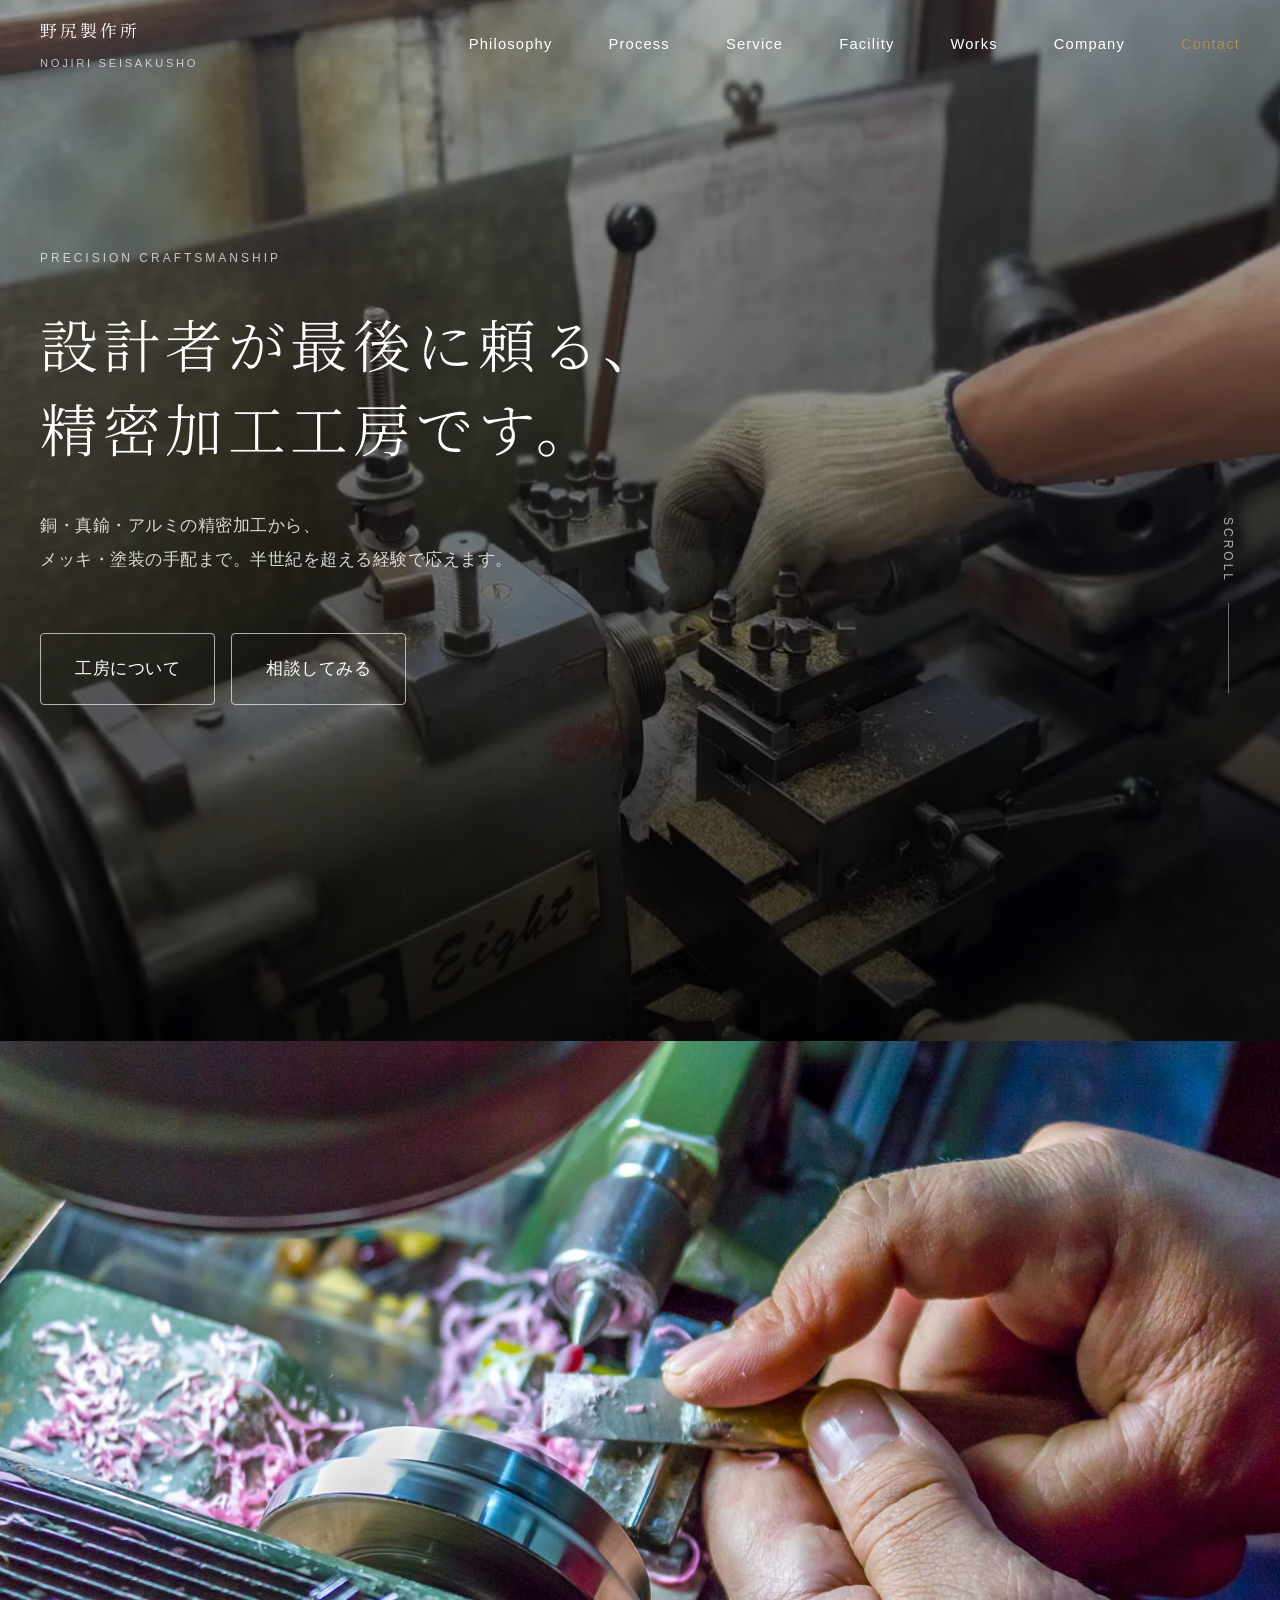
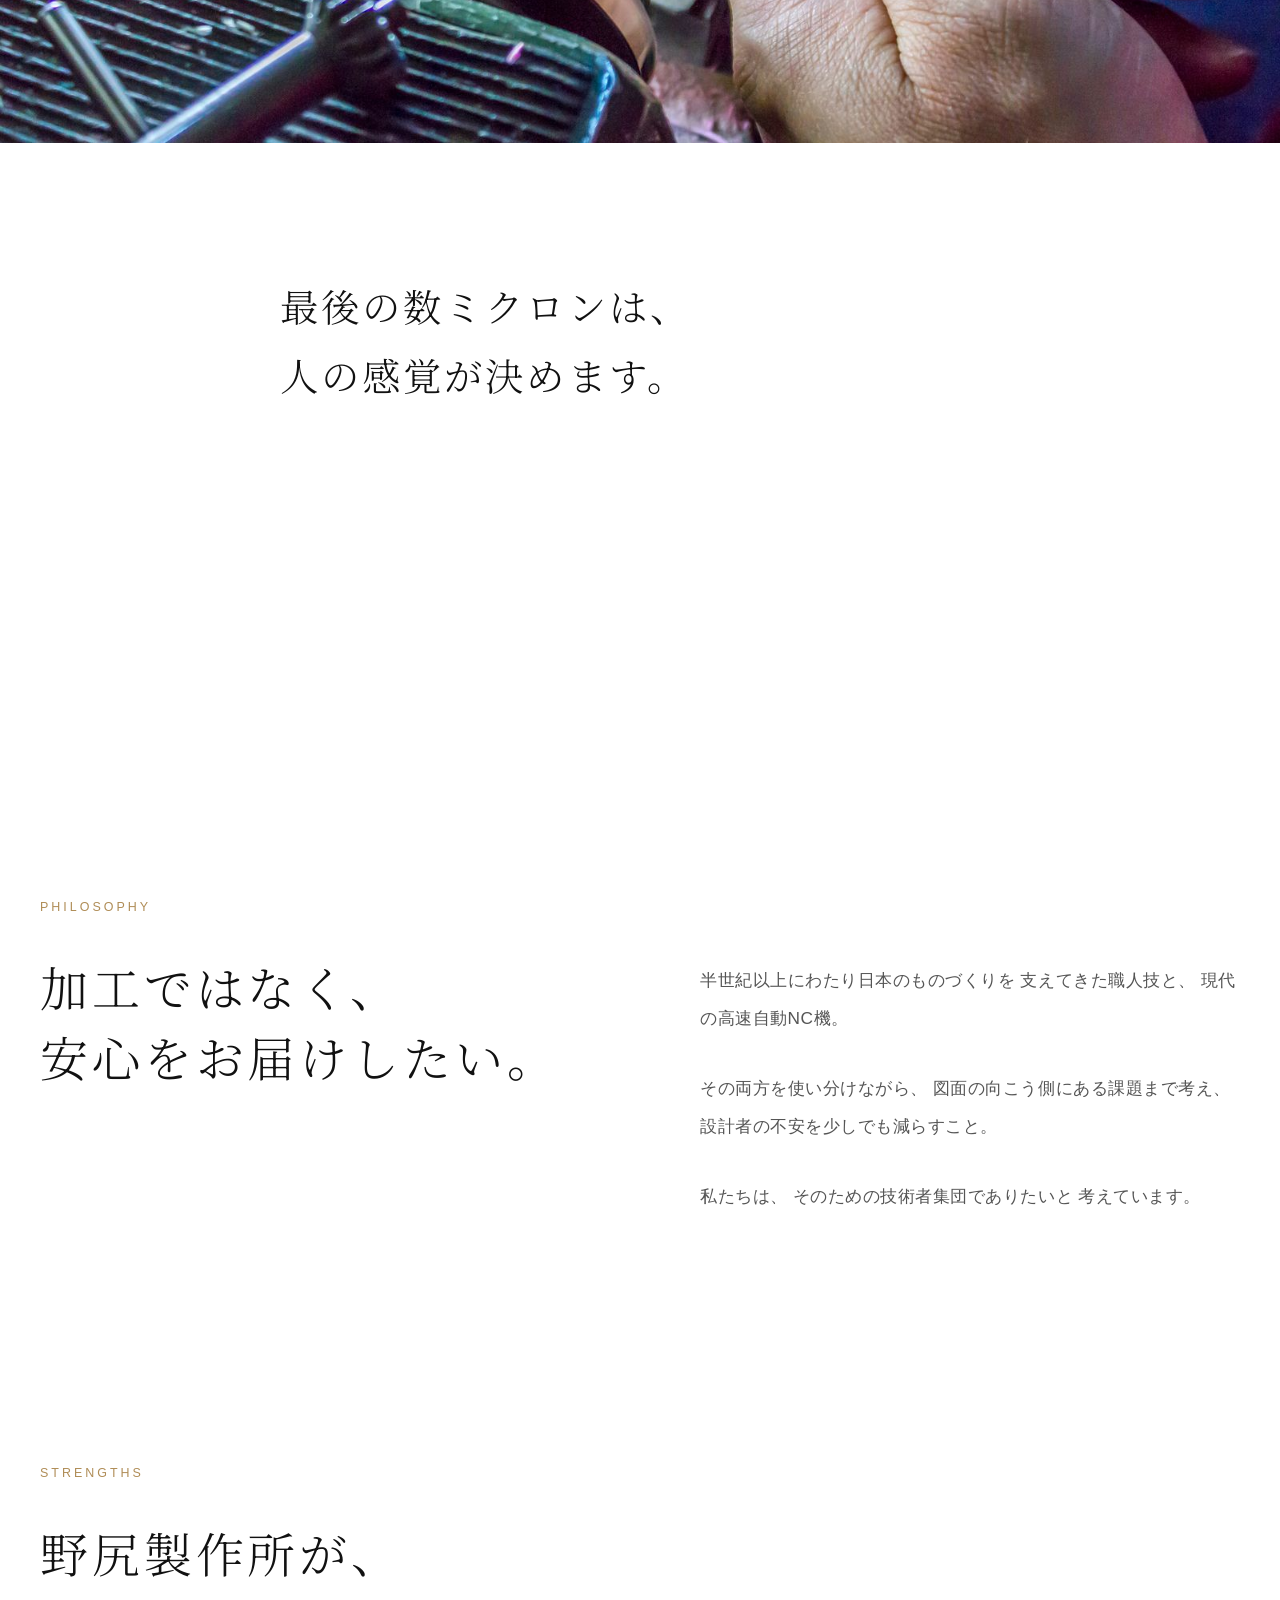
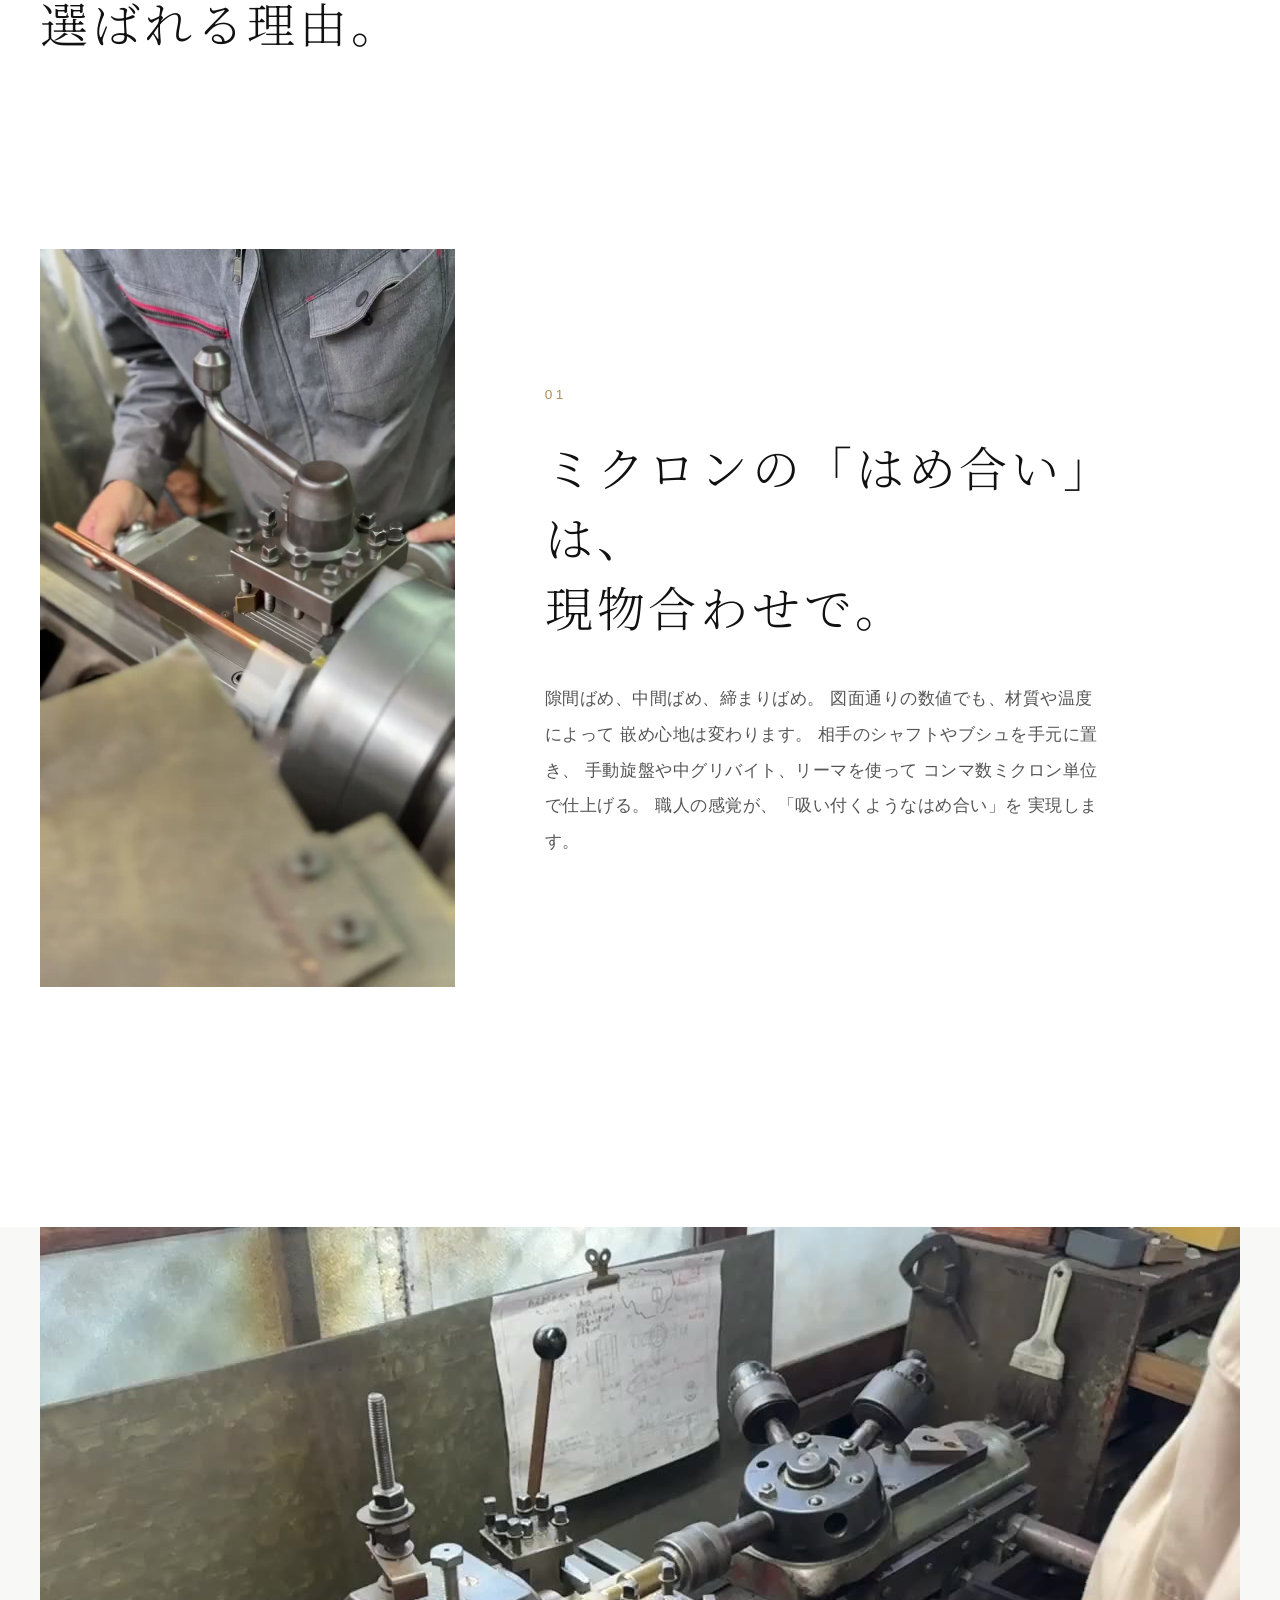
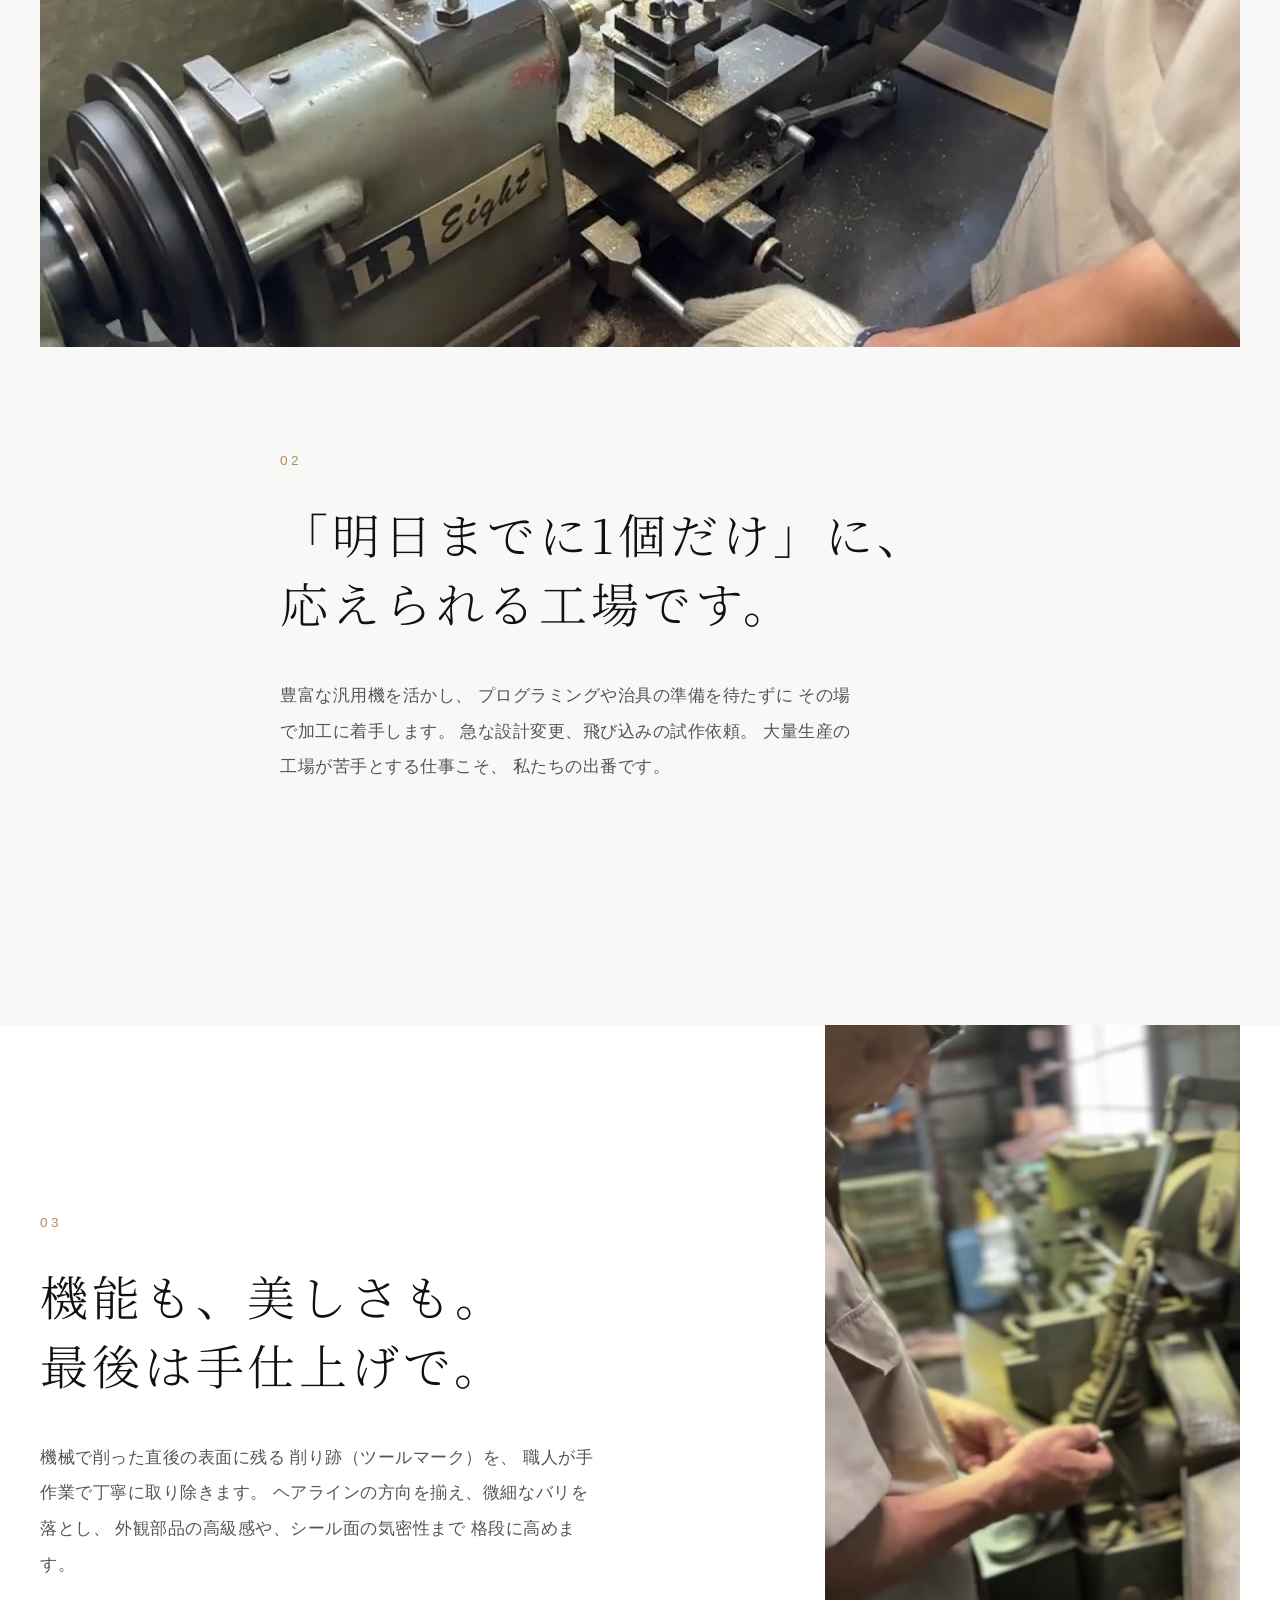
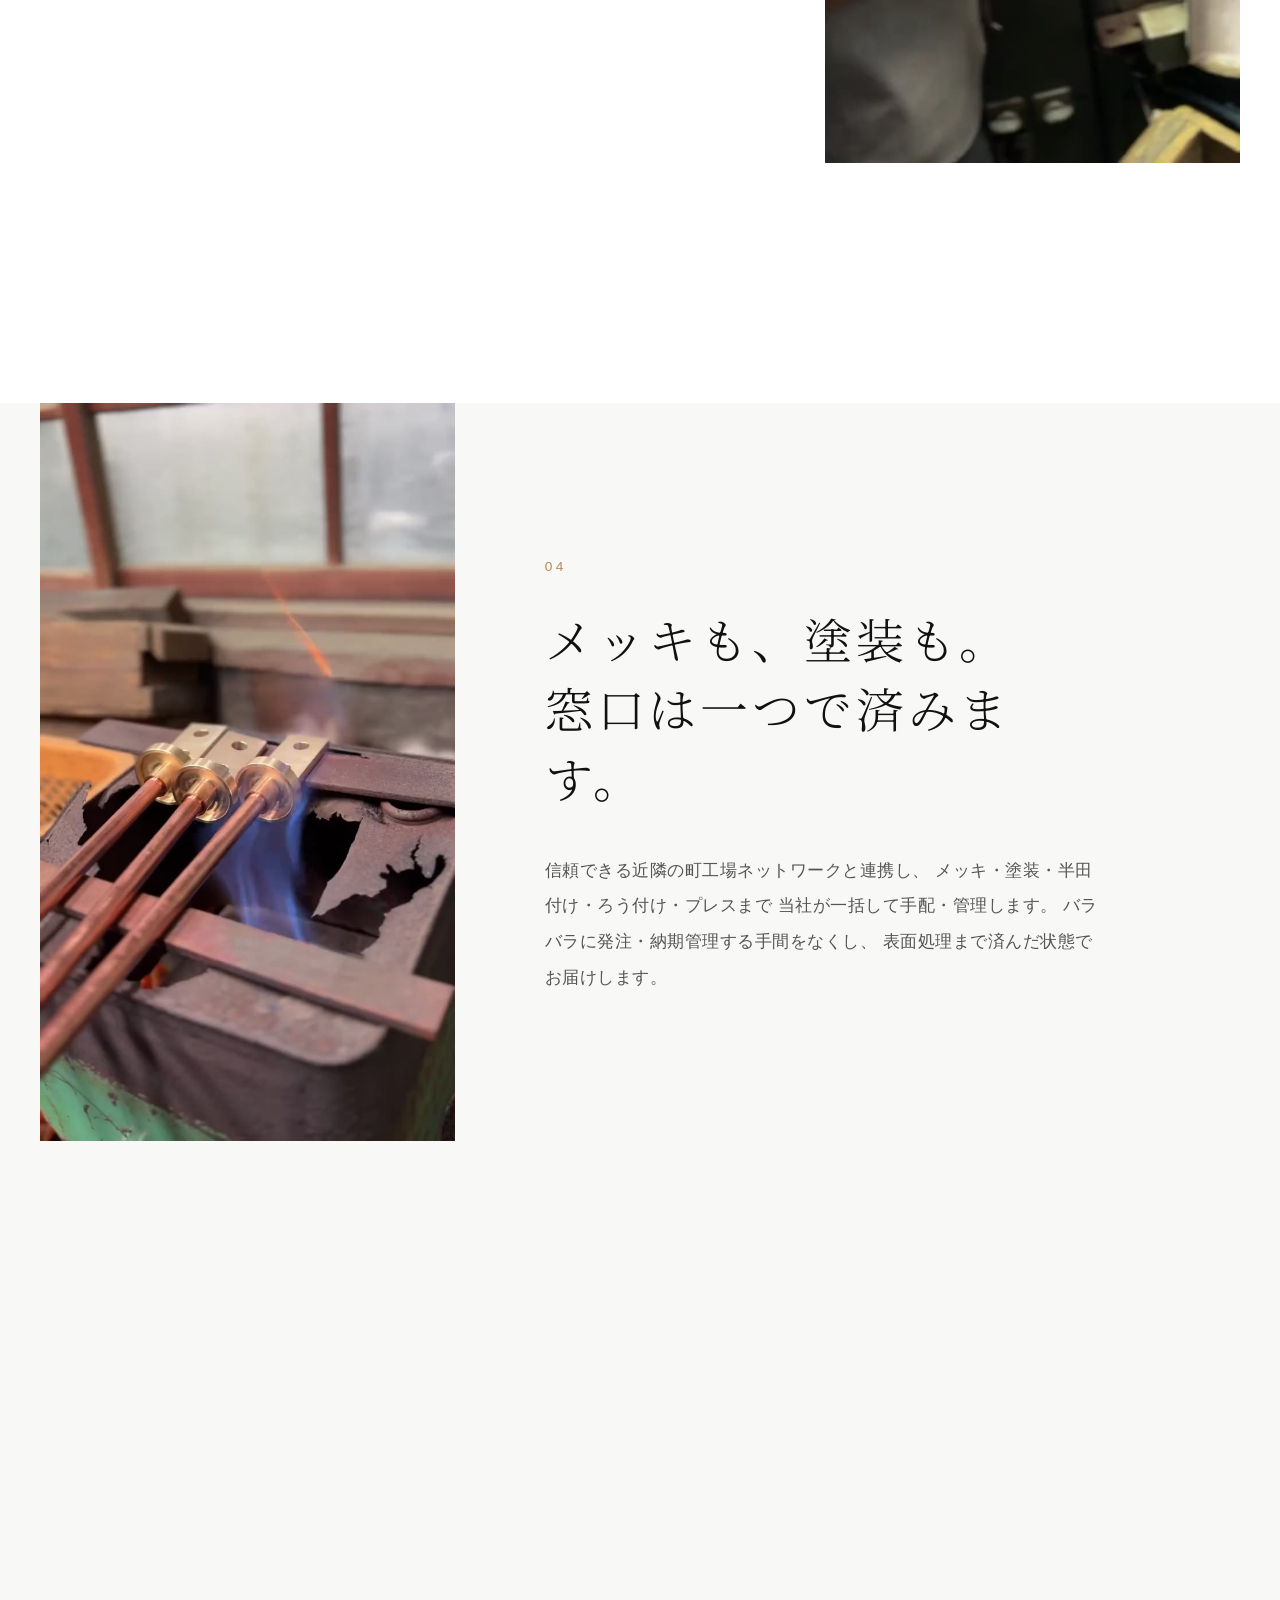
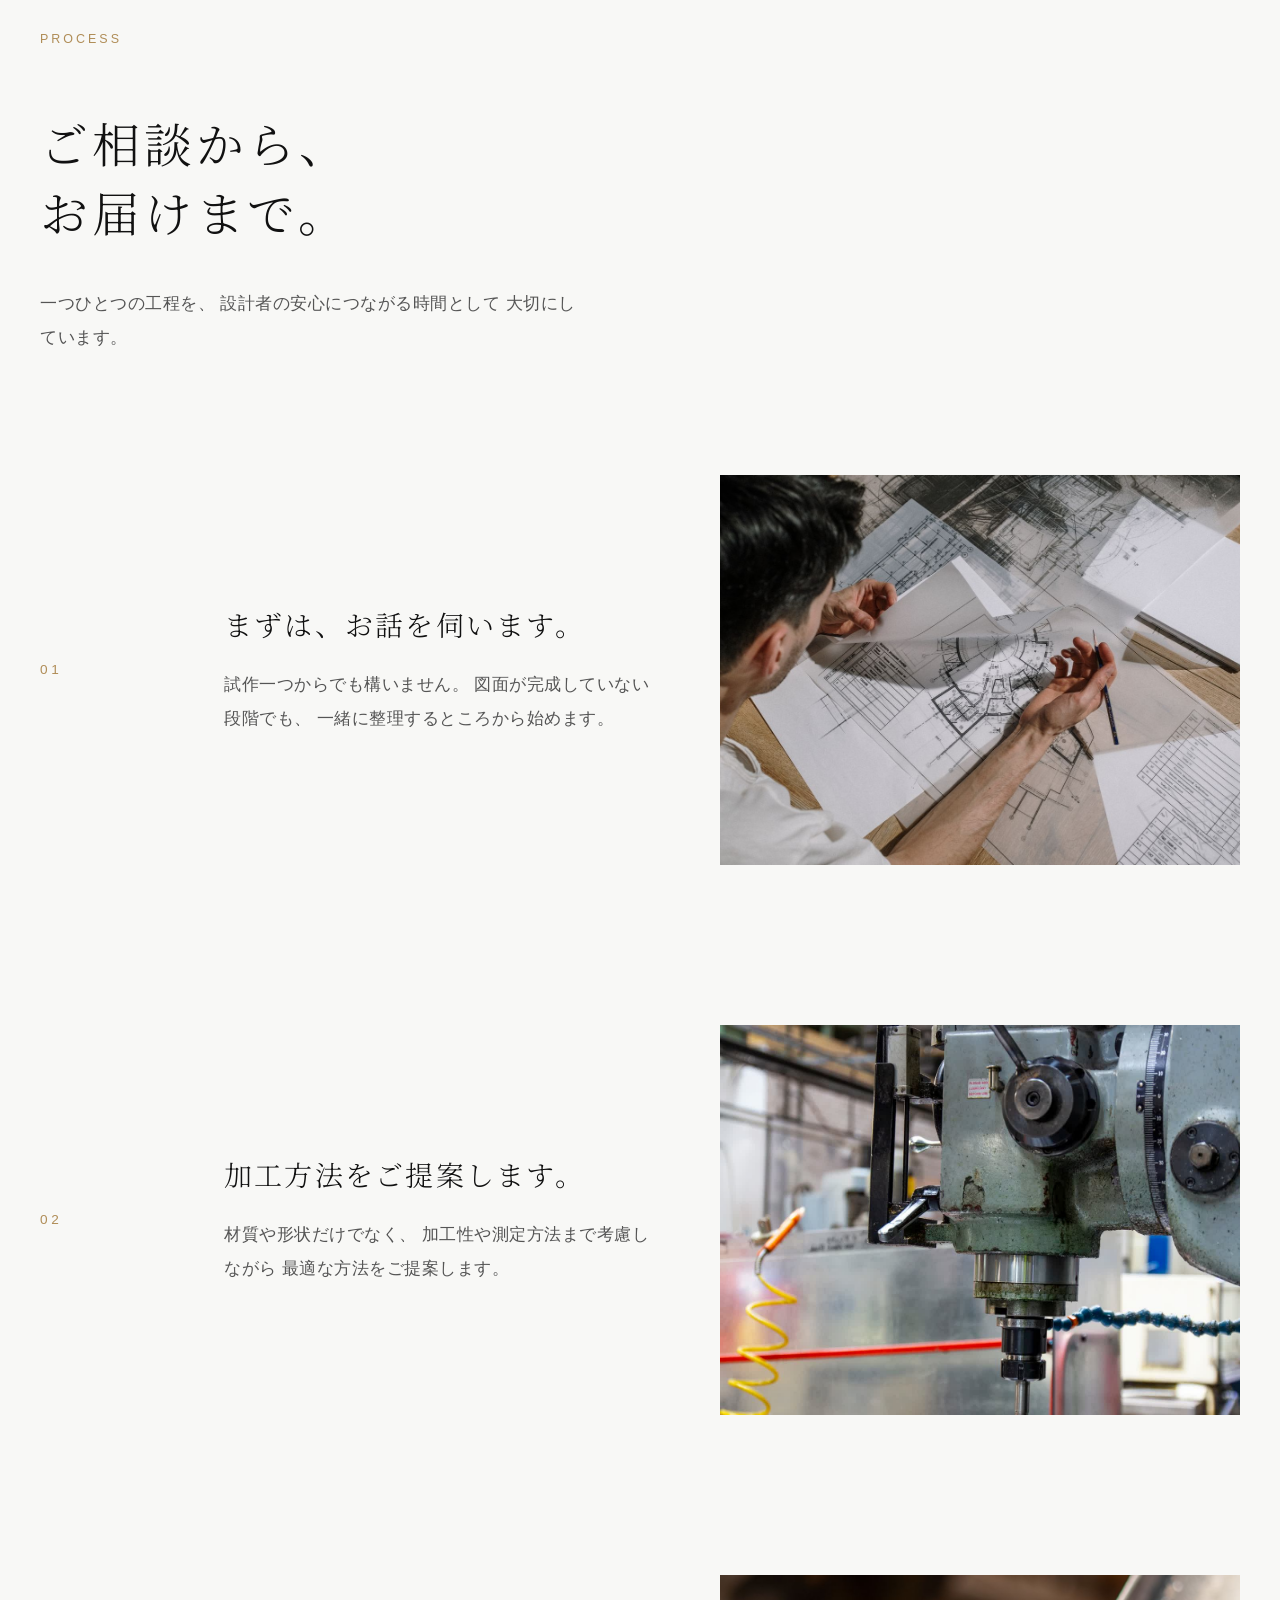
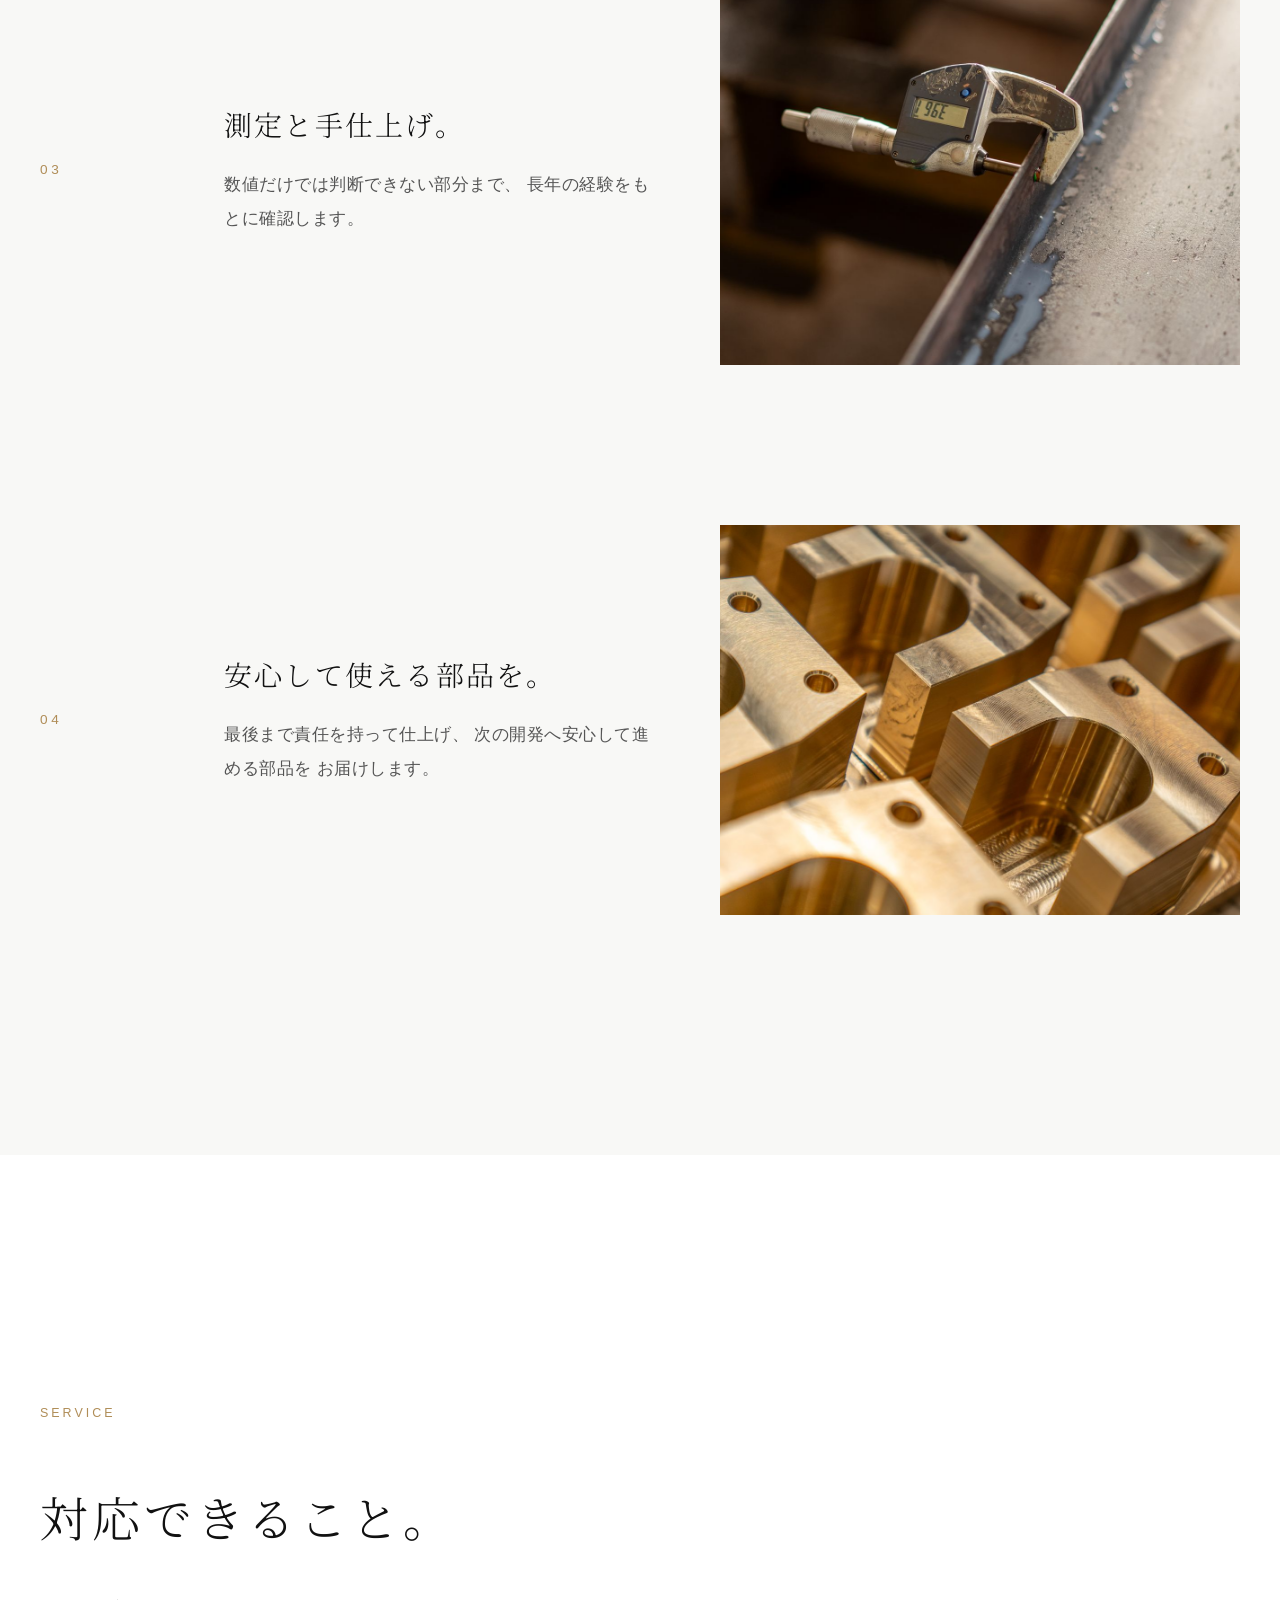
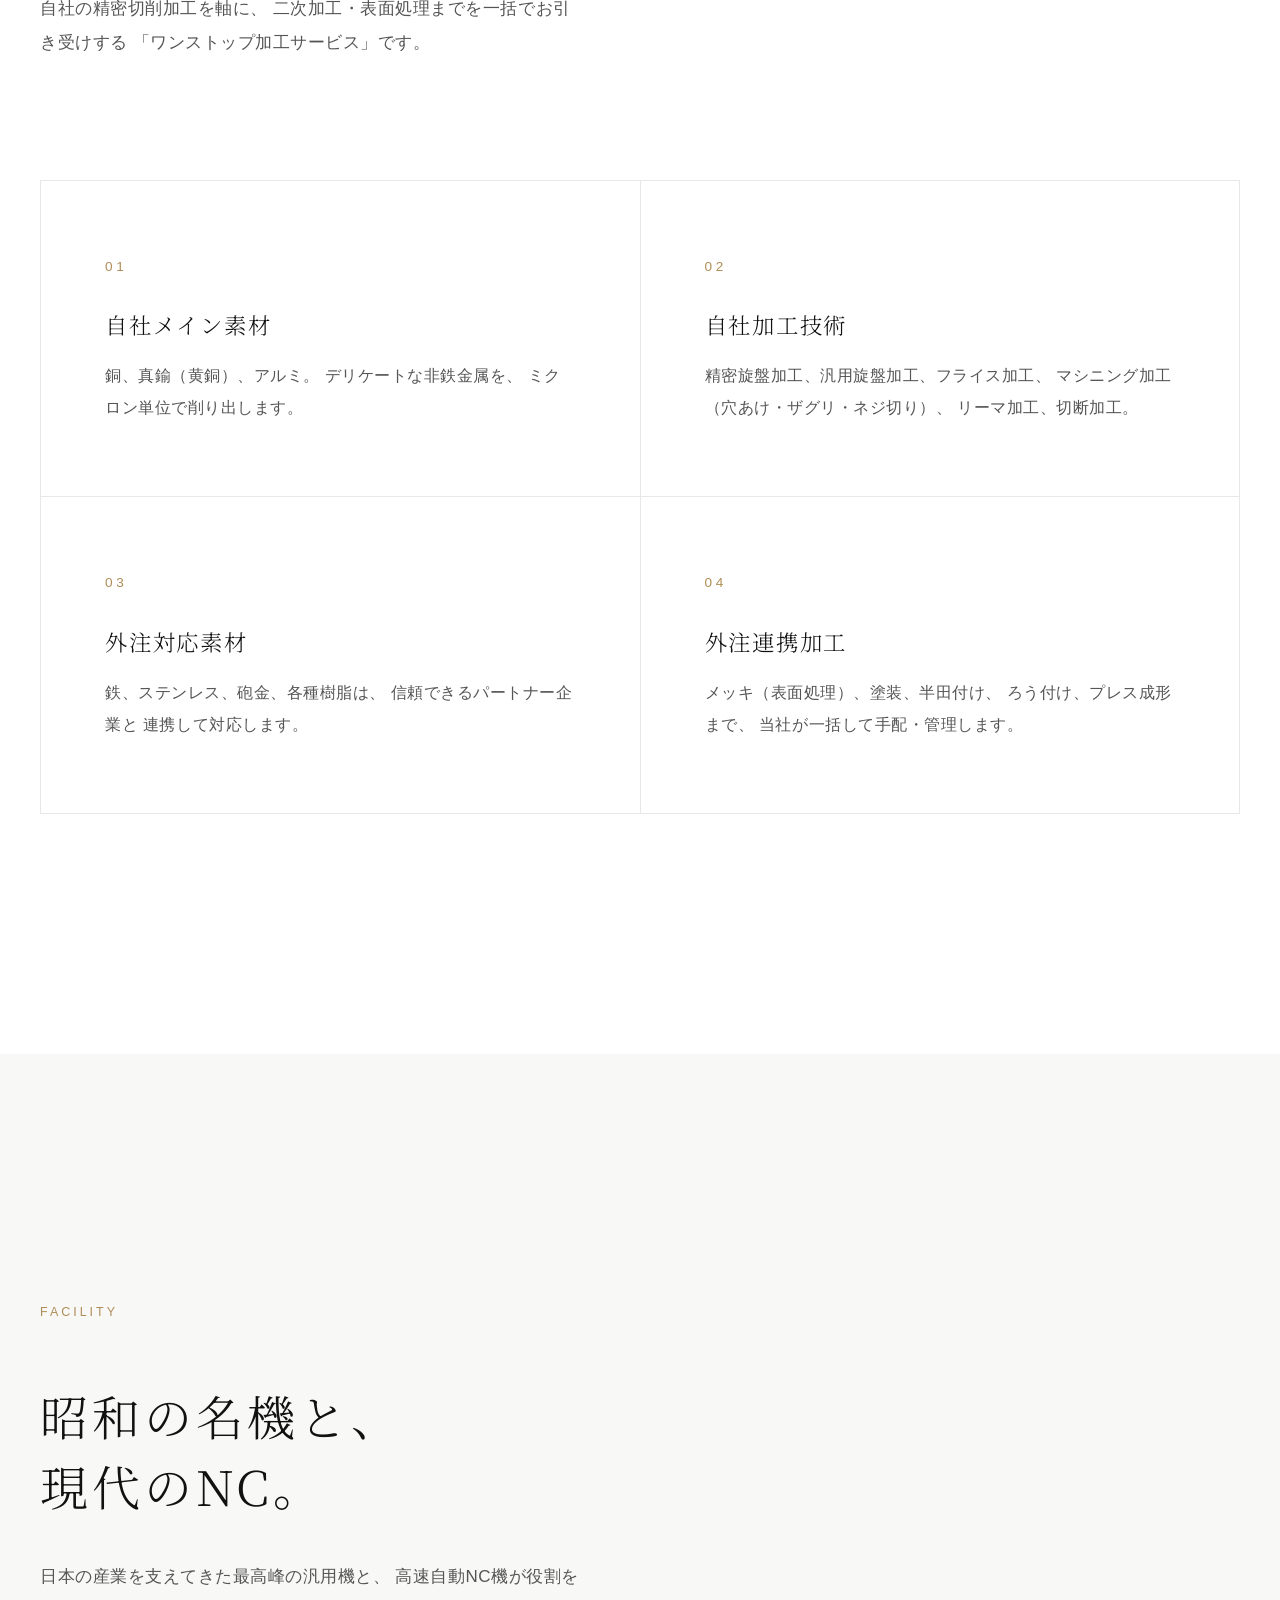
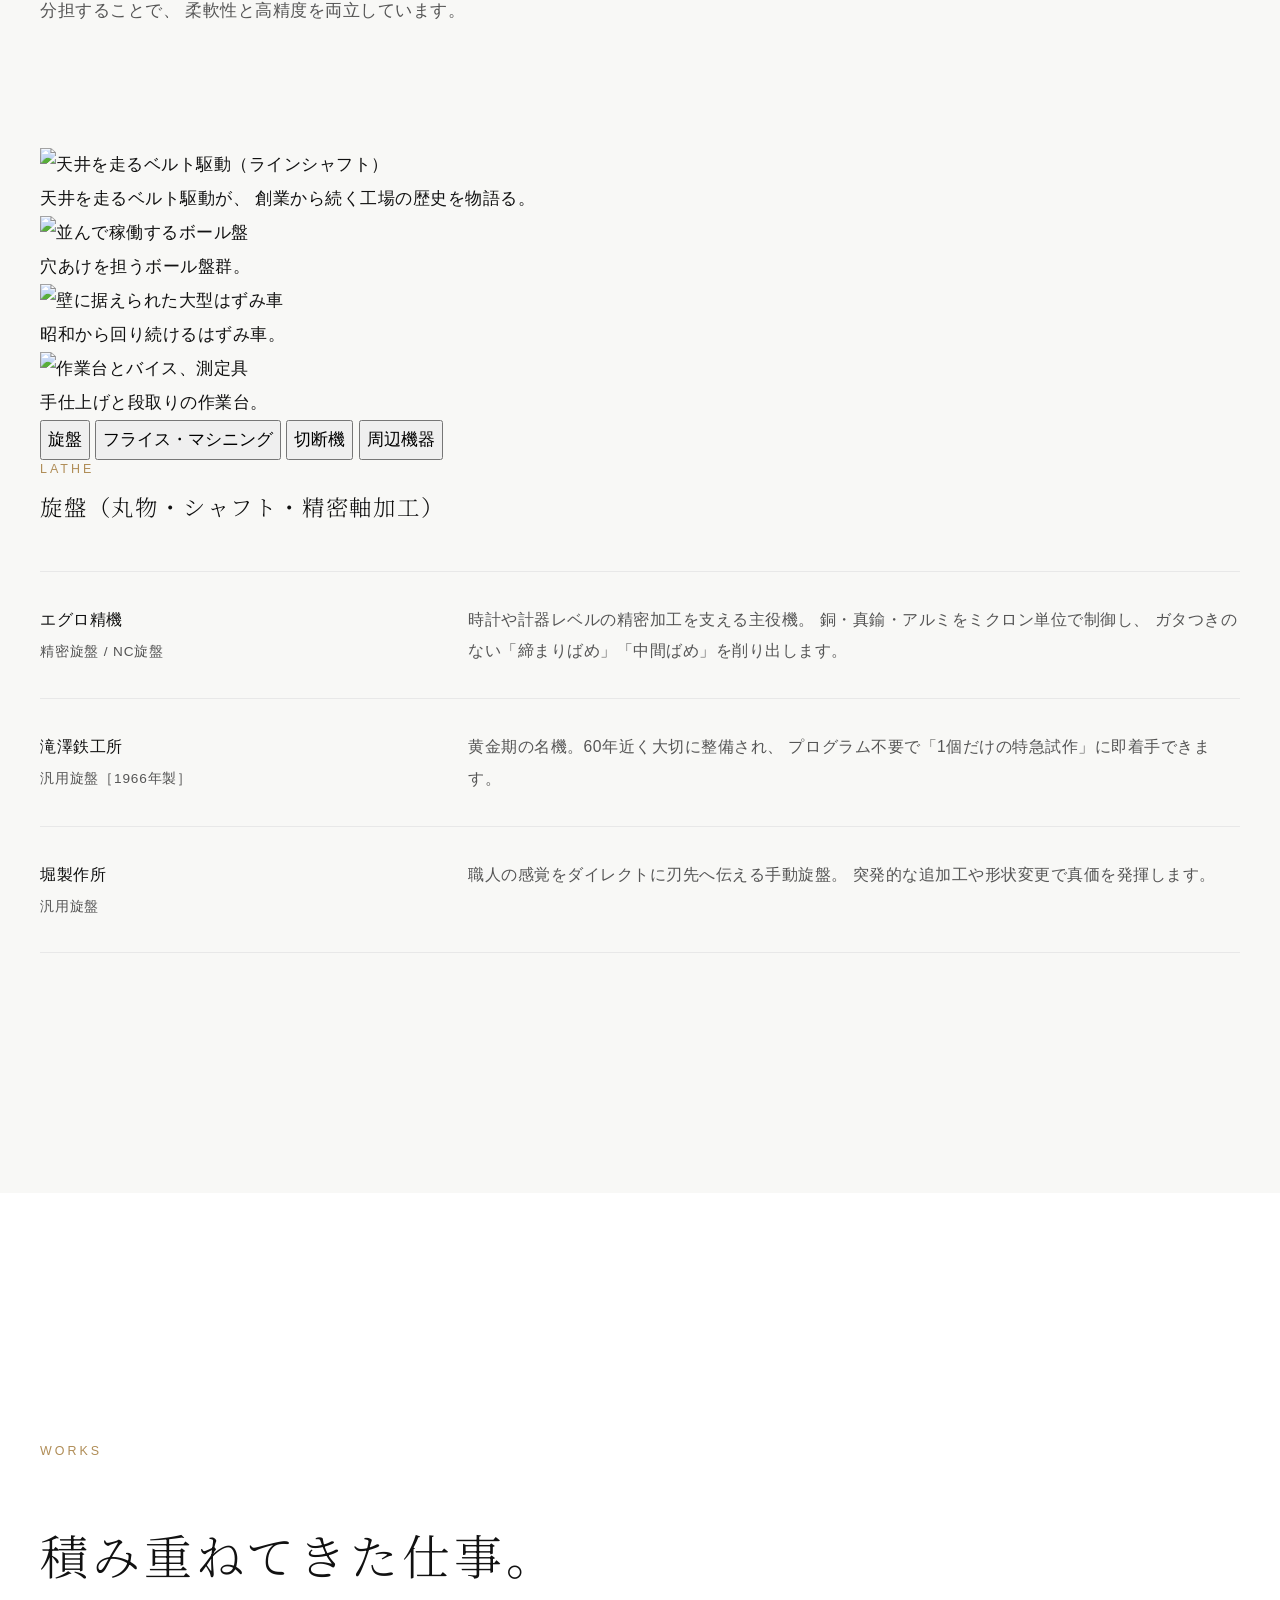
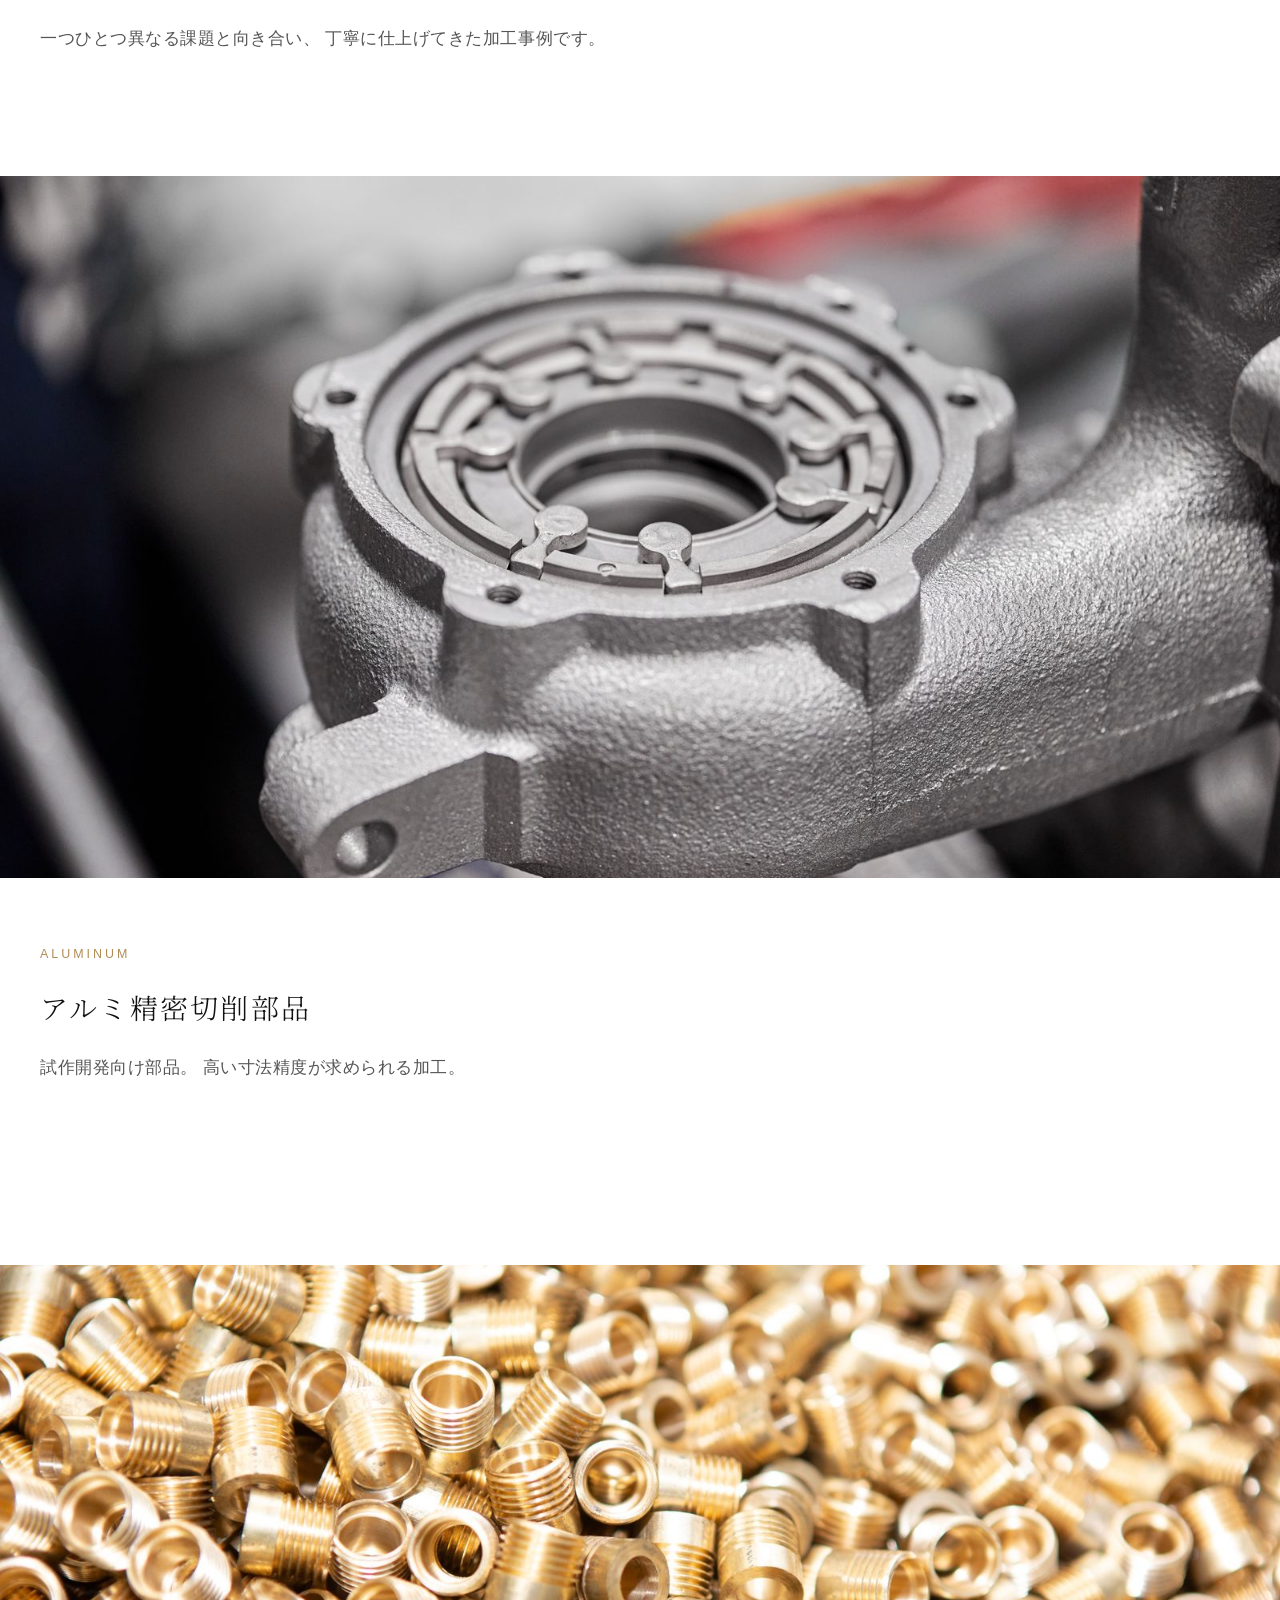
==== commit 0ef87c1c: "Improve SEO and update contact information in index.html Updated the title and description meta tags" ====
--- a/index.html
+++ b/index.html
@@ -9,12 +9,18 @@
         content="width=device-width, initial-scale=1">
 
     <title>
-        株式会社野尻製作所｜銅・真鍮・アルミの超精密機械加工
+        株式会社野尻製作所｜大阪市西淀川区の銅・真鍮・アルミ精密機械加工
     </title>
 
     <meta
         name="description"
-        content="銅・真鍮・アルミを中心とした超精密機械加工。ミクロン単位のはめ合い調整、試作1個からの短納期対応、メッキ・塗装・半田付けまで一括手配のワンストップ加工サービス。株式会社野尻製作所。">
+        content="大阪市西淀川区の株式会社野尻製作所は、銅・真鍮・アルミを中心とした精密機械加工会社です。ミクロン単位のはめ合い調整、試作1個からの短納期対応、メッキ・塗装・半田付けまで一括手配します。">
+
+    <meta
+        name="keywords"
+        content="野尻製作所,株式会社野尻製作所,大阪市西淀川区,姫里,精密機械加工,銅加工,真鍮加工,アルミ加工,旋盤加工,フライス加工,マシニング加工,試作加工,短納期加工,はめ合い調整">
+
+    <meta name="robots" content="index,follow">
 
     <meta name="theme-color" content="#111111">
 
@@ -22,15 +28,94 @@
 
     <meta property="og:type" content="website">
 
-    <meta property="og:title" content="株式会社野尻製作所｜銅・真鍮・アルミの超精密機械加工">
-
-    <meta property="og:description" content="ミクロン単位のはめ合い調整、試作1個からの短納期対応、メッキ・塗装まで一括手配のワンストップ加工サービス。">
+    <meta property="og:site_name" content="株式会社野尻製作所">
+
+    <meta property="og:title" content="株式会社野尻製作所｜大阪市西淀川区の銅・真鍮・アルミ精密機械加工">
+
+    <meta property="og:description" content="銅・真鍮・アルミの精密機械加工、ミクロン単位のはめ合い調整、試作1個からの短納期対応、メッキ・塗装まで一括手配。">
 
     <meta property="og:locale" content="ja_JP">
 
     <!-- 公開時: content をフルURL（https://ドメイン/assets/images/ogp.jpg）に書き換える -->
 
     <meta property="og:image" content="assets/images/ogp.jpg">
+
+    <meta name="twitter:card" content="summary_large_image">
+
+    <meta name="twitter:title" content="株式会社野尻製作所｜銅・真鍮・アルミの精密機械加工">
+
+    <meta name="twitter:description" content="大阪市西淀川区で銅・真鍮・アルミの精密機械加工、試作加工、はめ合い調整、表面処理の一括手配に対応。">
+
+    <meta name="twitter:image" content="assets/images/ogp.jpg">
+
+    <script type="application/ld+json">
+    {
+      "@context": "https://schema.org",
+      "@type": "LocalBusiness",
+      "name": "株式会社野尻製作所",
+      "alternateName": "野尻製作所",
+      "description": "大阪市西淀川区の株式会社野尻製作所は、銅・真鍮・アルミを中心とした精密機械加工会社です。ミクロン単位のはめ合い調整、試作1個からの短納期対応、メッキ・塗装・半田付けまで一括手配します。",
+      "email": "info.nojiri.seisakusho@gmail.com",
+      "foundingDate": "1920",
+      "address": {
+        "@type": "PostalAddress",
+        "postalCode": "555-0025",
+        "addressRegion": "大阪府",
+        "addressLocality": "大阪市西淀川区",
+        "streetAddress": "姫里1丁目10番20号",
+        "addressCountry": "JP"
+      },
+      "areaServed": [
+        {
+          "@type": "AdministrativeArea",
+          "name": "大阪府"
+        },
+        {
+          "@type": "Country",
+          "name": "日本"
+        }
+      ],
+      "knowsAbout": [
+        "精密機械加工",
+        "銅加工",
+        "真鍮加工",
+        "アルミ加工",
+        "旋盤加工",
+        "フライス加工",
+        "マシニング加工",
+        "はめ合い調整",
+        "試作加工",
+        "短納期加工",
+        "メッキ",
+        "塗装",
+        "半田付け",
+        "ろう付け"
+      ],
+      "makesOffer": [
+        {
+          "@type": "Offer",
+          "itemOffered": {
+            "@type": "Service",
+            "name": "銅・真鍮・アルミの精密機械加工"
+          }
+        },
+        {
+          "@type": "Offer",
+          "itemOffered": {
+            "@type": "Service",
+            "name": "試作1個からの短納期加工"
+          }
+        },
+        {
+          "@type": "Offer",
+          "itemOffered": {
+            "@type": "Service",
+            "name": "メッキ・塗装・半田付け・ろう付けの一括手配"
+          }
+        }
+      ]
+    }
+    </script>
 
     <!-- Favicon -->
 
@@ -185,7 +270,7 @@
 
             <p>
 
-                銅・真鍮・アルミの超精密加工から、
+                銅・真鍮・アルミの精密加工から、
                 <br>
                 メッキ・塗装の手配まで。半世紀を超える経験で応えます。
 
@@ -701,7 +786,7 @@
 
             <p>
 
-                自社の超精密切削加工を軸に、
+                自社の精密切削加工を軸に、
                 二次加工・表面処理までを一括でお引き受けする
                 「ワンストップ加工サービス」です。
 
@@ -801,9 +886,125 @@
 
         </div>
 
-        <div class="facility-groups">
-
-            <div class="facility-group">
+        <div class="facility-gallery">
+
+            <figure class="facility-photo facility-photo-lead">
+
+                <img
+                    loading="lazy"
+                    decoding="async"
+                    src="assets/images/facility-atmos-lead.jpg"
+                    alt="天井を走るベルト駆動（ラインシャフト）">
+
+                <figcaption>
+                    天井を走るベルト駆動が、
+                    創業から続く工場の歴史を物語る。
+                </figcaption>
+
+            </figure>
+
+            <figure class="facility-photo">
+
+                <img
+                    loading="lazy"
+                    decoding="async"
+                    src="assets/images/facility-atmos-2.jpg"
+                    alt="並んで稼働するボール盤">
+
+                <figcaption>
+                    穴あけを担うボール盤群。
+                </figcaption>
+
+            </figure>
+
+            <figure class="facility-photo">
+
+                <img
+                    loading="lazy"
+                    decoding="async"
+                    src="assets/images/facility-atmos-1.jpg"
+                    alt="壁に据えられた大型はずみ車">
+
+                <figcaption>
+                    昭和から回り続けるはずみ車。
+                </figcaption>
+
+            </figure>
+
+            <figure class="facility-photo">
+
+                <img
+                    loading="lazy"
+                    decoding="async"
+                    src="assets/images/facility-atmos-3.jpg"
+                    alt="作業台とバイス、測定具">
+
+                <figcaption>
+                    手仕上げと段取りの作業台。
+                </figcaption>
+
+            </figure>
+
+        </div>
+
+        <div class="facility-tabs" data-facility-tabs>
+
+            <div class="facility-tab-list" role="tablist" aria-label="設備カテゴリ">
+
+                <button
+                    type="button"
+                    class="facility-tab is-active"
+                    id="facility-tab-lathe"
+                    role="tab"
+                    aria-selected="true"
+                    aria-controls="facility-panel-lathe"
+                    data-facility-tab="lathe">
+                    旋盤
+                </button>
+
+                <button
+                    type="button"
+                    class="facility-tab"
+                    id="facility-tab-milling"
+                    role="tab"
+                    aria-selected="false"
+                    aria-controls="facility-panel-milling"
+                    data-facility-tab="milling">
+                    フライス・マシニング
+                </button>
+
+                <button
+                    type="button"
+                    class="facility-tab"
+                    id="facility-tab-cutting"
+                    role="tab"
+                    aria-selected="false"
+                    aria-controls="facility-panel-cutting"
+                    data-facility-tab="cutting">
+                    切断機
+                </button>
+
+                <button
+                    type="button"
+                    class="facility-tab"
+                    id="facility-tab-equipment"
+                    role="tab"
+                    aria-selected="false"
+                    aria-controls="facility-panel-equipment"
+                    data-facility-tab="equipment">
+                    周辺機器
+                </button>
+
+            </div>
+
+            <div class="facility-groups">
+
+            <div
+                class="facility-group is-active"
+                id="facility-panel-lathe"
+                role="tabpanel"
+                aria-labelledby="facility-tab-lathe"
+                data-facility-panel="lathe">
 
                 <h3>
                     <span class="facility-group-en">LATHE</span>
@@ -818,7 +1019,7 @@
                             <span class="facility-type">精密旋盤 / NC旋盤</span>
                         </dt>
                         <dd>
-                            時計や計器レベルの超精密加工を支える主役機。
+                            時計や計器レベルの精密加工を支える主役機。
                             銅・真鍮・アルミをミクロン単位で制御し、
                             ガタつきのない「締まりばめ」「中間ばめ」を削り出します。
                         </dd>
@@ -850,7 +1051,13 @@
 
             </div>
 
-            <div class="facility-group">
+            <div
+                class="facility-group"
+                id="facility-panel-milling"
+                role="tabpanel"
+                aria-labelledby="facility-tab-milling"
+                data-facility-panel="milling"
+                hidden>
 
                 <h3>
                     <span class="facility-group-en">MILLING / MACHINING</span>
@@ -973,7 +1180,13 @@
 
             </div>
 
-            <div class="facility-group">
+            <div
+                class="facility-group"
+                id="facility-panel-cutting"
+                role="tabpanel"
+                aria-labelledby="facility-tab-cutting"
+                data-facility-panel="cutting"
+                hidden>
 
                 <h3>
                     <span class="facility-group-en">CUTTING</span>
@@ -999,7 +1212,13 @@
 
             </div>
 
-            <div class="facility-group">
+            <div
+                class="facility-group"
+                id="facility-panel-equipment"
+                role="tabpanel"
+                aria-labelledby="facility-tab-equipment"
+                data-facility-panel="equipment"
+                hidden>
 
                 <h3>
                     <span class="facility-group-en">EQUIPMENT</span>
@@ -1034,6 +1253,8 @@
 
             </div>
 
+            </div>
+
         </div>
 
     </div>
@@ -1196,7 +1417,7 @@
                     <dt>所在地</dt>
                     <dd>
                         〒555-0025<br>
-                        大阪府大阪市西淀川区姫里１丁目９−３３
+                        大阪府大阪市西淀川区姫里1丁目10番20号
                     </dd>
                 </div>
 
@@ -1208,7 +1429,7 @@
                 <div class="company-row">
                     <dt>事業内容</dt>
                     <dd>
-                        銅・真鍮・アルミを中心とした超精密機械加工<br>
+                        銅・真鍮・アルミを中心とした精密機械加工<br>
                         メッキ・塗装・半田付け・ろう付け・プレス成形など
                         二次加工・表面処理の一括手配
                         （ワンストップ加工サービス）
@@ -1218,8 +1439,7 @@
                 <div class="company-row">
                     <dt>連絡先</dt>
                     <dd>
-                        TEL 000-000-0000<br>
-                        MAIL info@example.jp
+                        MAIL info.nojiri.seisakusho@gmail.com
                     </dd>
                 </div>
 
@@ -1309,18 +1529,6 @@
 
                 <div class="form-group">
 
-                    <label for="contact-tel">電話番号 <span class="form-optional">任意</span></label>
-
-                    <input
-                        type="tel"
-                        id="contact-tel"
-                        name="tel"
-                        autocomplete="tel">
-
-                </div>
-
-                <div class="form-group">
-
                     <label for="contact-message">ご相談内容</label>
 
                     <textarea
@@ -1359,14 +1567,14 @@
             </h3>
 
             <p class="footer-tagline">
-                銅・真鍮・アルミの超精密機械加工と、
+                銅・真鍮・アルミの精密機械加工と、
                 ワンストップ加工サービス。
             </p>
 
             <p>
 
-                〒000-0000<br>
-                ○○県○○市○○町0-0-0
+                〒555-0025<br>
+                大阪府大阪市西淀川区姫里1丁目10番20号
 
             </p>
 
@@ -1396,9 +1604,7 @@
 
         <div class="footer-info">
 
-            <p>TEL　000-000-0000</p>
-
-            <p>MAIL　info@example.jp</p>
+            <p>MAIL　info.nojiri.seisakusho@gmail.com</p>
 
         </div>
 
@@ -1422,6 +1628,8 @@
 
 <script src="assets/js/form.js"></script>
 
+<script src="assets/js/facility-tabs.js"></script>
+
 <script src="assets/js/menu.js"></script>
 
 <script src="assets/js/animation.js"></script>
--- a/assets/css/variables.css
+++ b/assets/css/variables.css
@@ -0,0 +1,91 @@
+:root {
+
+  /* ========= Colors ========= */
+
+  --color-white: #ffffff;
+  --color-background: #F8F8F6;
+
+  --color-text: #111111;
+  --color-text-light: #555555;
+
+  --color-line: #E8E8E8;
+
+  --color-accent: #B08D57;
+
+  --color-overlay: rgba(0, 0, 0, .38);
+
+
+  /* ========= Typography ========= */
+
+  --font-serif: "Noto Serif JP", serif;
+  --font-sans: "Noto Sans JP", sans-serif;
+  --font-number: "Inter", sans-serif;
+
+
+  /* ========= Font Size ========= */
+
+  --fs-hero: clamp(2.6rem, 4.5vw, 4.4rem);
+
+  --fs-h1: clamp(2.8rem, 5vw, 4.2rem);
+
+  --fs-h2: clamp(2rem, 4vw, 3rem);
+
+  --fs-h3: 1.75rem;
+
+  --fs-body: 1.0625rem;
+
+  --fs-small: .95rem;
+
+
+  /* ========= Line Height ========= */
+
+  --lh-title: 1.45;
+  --lh-body: 2;
+
+
+  /* ========= Letter Spacing ========= */
+
+  --ls-title: .08em;
+  --ls-body: .03em;
+
+
+  /* ========= Width ========= */
+
+  --container: 1280px;
+  --container-wide: 1440px;
+  --container-text: 720px;
+
+
+  /* ========= Space ========= */
+
+  --space-2xs: .5rem;
+  --space-xs: 1rem;
+  --space-sm: 2rem;
+  --space-md: 4rem;
+  --space-lg: 6rem;
+  --space-xl: 8rem;
+  --space-2xl: 12rem;
+  --space-section: 15rem;
+
+
+  /* ========= Radius ========= */
+
+  --radius: 4px;
+
+
+  /* ========= Border ========= */
+
+  --border: 1px solid var(--color-line);
+
+
+  /* ========= Shadow ========= */
+
+  --shadow: none;
+
+
+  /* ========= Animation ========= */
+
+  --duration: .8s;
+  --ease: cubic-bezier(.22,1,.36,1);
+
+}
--- a/assets/css/base.css
+++ b/assets/css/base.css
@@ -0,0 +1,136 @@
+html{
+
+    scroll-padding-top:88px;
+
+}
+
+::selection{
+
+    background:rgba(176,141,87,.25);
+
+}
+
+:focus-visible{
+
+    outline:1px solid var(--color-accent);
+
+    outline-offset:4px;
+
+}
+
+body{
+
+    background:var(--color-white);
+
+    color:var(--color-text);
+
+    font-family:var(--font-sans);
+
+    font-size:var(--fs-body);
+
+    line-height:var(--lh-body);
+
+    letter-spacing:var(--ls-body);
+
+    font-weight:400;
+
+    -webkit-font-smoothing:antialiased;
+
+    text-rendering:optimizeLegibility;
+
+}
+
+h1,
+h2,
+h3{
+
+    font-family:var(--font-serif);
+
+    font-weight:300;
+
+    line-height:var(--lh-title);
+
+    letter-spacing:var(--ls-title);
+
+}
+
+h1{
+    font-size:var(--fs-hero);
+}
+
+h2{
+    font-size:var(--fs-h2);
+}
+
+h3{
+    font-size:var(--fs-h3);
+}
+
+p{
+
+    max-width:42rem;
+
+    color:var(--color-text-light);
+
+}
+
+section{
+
+    padding:var(--space-section) 0;
+
+}
+/* ==========================================================
+   Scroll Animation
+========================================================== */
+
+[data-fade]{
+
+    opacity:0;
+
+    transform:translateY(40px);
+
+    transition:
+        opacity .9s var(--ease),
+        transform .9s var(--ease);
+
+}
+
+[data-fade].is-visible{
+
+    opacity:1;
+
+    transform:none;
+
+}
+
+@media (prefers-reduced-motion:reduce){
+
+    html{
+
+        scroll-behavior:auto;
+
+    }
+
+    [data-fade],
+    .hero-label,
+    .hero h1,
+    .hero p,
+    .hero-actions{
+
+        opacity:1;
+
+        transform:none;
+
+        transition:none;
+
+    }
+
+    .hero-video{
+
+        opacity:1;
+
+        transition:none;
+
+    }
+
+}
--- a/assets/css/layout.css
+++ b/assets/css/layout.css
@@ -0,0 +1,35 @@
+.container{
+
+    width:min(var(--container), calc(100% - 80px));
+
+    margin-inline:auto;
+
+}
+
+.container-wide{
+
+    width:min(var(--container-wide), calc(100% - 80px));
+
+    margin-inline:auto;
+
+}
+
+.container-text{
+
+    width:min(var(--container-text), calc(100% - 48px));
+
+    margin-inline:auto;
+
+}
+
+.grid-2{
+
+    display:grid;
+
+    grid-template-columns:1fr 1fr;
+
+    gap:96px;
+
+    align-items:center;
+
+}
--- a/assets/css/components.css
+++ b/assets/css/components.css
@@ -0,0 +1,329 @@
+/* ==========================================================
+   Header
+========================================================== */
+
+.site-header{
+
+    position:fixed;
+
+    inset:0 0 auto 0;
+
+    z-index:1000;
+
+    width:100%;
+
+    color:#fff;
+
+    background:transparent;
+
+    transition:
+        background-color .45s var(--ease),
+        color .45s var(--ease),
+        border-color .45s var(--ease);
+
+    will-change:background-color;
+
+}
+
+.site-header::after{
+
+    content:"";
+
+    position:absolute;
+
+    inset:auto 0 0 0;
+
+    height:1px;
+
+    background:transparent;
+
+    transition:background-color .45s var(--ease);
+
+}
+
+.site-header.is-scrolled{
+
+    color:var(--color-text);
+
+    background:rgba(255,255,255,.96);
+
+    -webkit-backdrop-filter:blur(16px);
+
+    backdrop-filter:blur(16px);
+
+}
+
+.site-header.is-scrolled::after{
+
+    background:var(--color-line);
+
+}
+
+/* ============================== */
+
+.header-inner{
+
+    height:88px;
+
+    display:flex;
+
+    align-items:center;
+
+    justify-content:space-between;
+
+}
+
+/* ============================== */
+
+.logo{
+
+    display:flex;
+
+    flex-direction:column;
+
+    gap:4px;
+
+}
+
+.logo-ja{
+
+    font-family:var(--font-serif);
+
+    font-size:1.05rem;
+
+    letter-spacing:.18em;
+
+}
+
+.logo-en{
+
+    font-family:var(--font-number);
+
+    font-size:.7rem;
+
+    letter-spacing:.24em;
+
+    opacity:.7;
+
+}
+
+/* ============================== */
+
+.global-nav ul{
+
+    display:flex;
+
+    align-items:center;
+
+    gap:56px;
+
+}
+
+.global-nav a{
+
+    position:relative;
+
+    font-size:.92rem;
+
+    letter-spacing:.08em;
+
+    transition:color .3s;
+
+}
+
+.global-nav a::after{
+
+    content:"";
+
+    position:absolute;
+
+    left:0;
+
+    bottom:-8px;
+
+    width:100%;
+
+    height:1px;
+
+    background:var(--color-accent);
+
+    transform:scaleX(0);
+
+    transform-origin:left;
+
+    transition:transform .35s var(--ease);
+
+}
+
+.global-nav a:hover::after,
+.global-nav a:focus-visible::after{
+
+    transform:scaleX(1);
+
+}
+
+.contact-link{
+
+    color:var(--color-accent);
+
+}
+
+/* ============================== */
+
+.menu-button{
+
+    display:none;
+
+    position:relative;
+
+    z-index:1101;
+
+    width:48px;
+
+    height:48px;
+
+    padding:0;
+
+    border:none;
+
+    background:none;
+
+    cursor:pointer;
+
+    color:inherit;
+
+}
+
+.menu-button span{
+
+    display:block;
+
+    width:26px;
+
+    height:1px;
+
+    margin:7px auto;
+
+    background:currentColor;
+
+    transition:transform .35s var(--ease);
+
+}
+
+/* ==========================================================
+   Mobile Menu (open state)
+========================================================== */
+
+body.menu-open{
+
+    overflow:hidden;
+
+}
+
+body.menu-open .site-header{
+
+    color:#fff;
+
+    background:transparent;
+
+    /* backdrop-filter があると fixed の基準がヘッダーになり
+       メニューオーバーレイが全画面に広がらない */
+    -webkit-backdrop-filter:none;
+
+    backdrop-filter:none;
+
+}
+
+body.menu-open .site-header::after{
+
+    background:transparent;
+
+}
+
+body.menu-open .menu-button span:nth-child(1){
+
+    transform:translateY(4px) rotate(45deg);
+
+}
+
+body.menu-open .menu-button span:nth-child(2){
+
+    transform:translateY(-4px) rotate(-45deg);
+
+}
+
+/* ============================== */
+
+.hero + *{
+
+    position:relative;
+
+    z-index:2;
+
+}
+
+/* ==========================================================
+   Responsive
+========================================================== */
+
+@media (max-width:960px){
+
+    .global-nav{
+
+        position:fixed;
+
+        inset:0;
+
+        z-index:1100;
+
+        display:grid;
+
+        place-items:center;
+
+        background:rgba(17,17,17,.97);
+
+        opacity:0;
+
+        visibility:hidden;
+
+        transition:
+            opacity .45s var(--ease),
+            visibility .45s var(--ease);
+
+    }
+
+    body.menu-open .global-nav{
+
+        opacity:1;
+
+        visibility:visible;
+
+    }
+
+    .global-nav ul{
+
+        flex-direction:column;
+
+        gap:40px;
+
+        text-align:center;
+
+    }
+
+    .global-nav a{
+
+        color:#fff;
+
+        font-size:1.15rem;
+
+        letter-spacing:.16em;
+
+    }
+
+    .menu-button{
+
+        display:block;
+
+    }
+
+}
--- a/assets/css/sections.css
+++ b/assets/css/sections.css
@@ -0,0 +1,1297 @@
+/* ==========================================================
+   HERO
+========================================================== */
+
+.hero{
+
+    position:relative;
+
+    min-height:100vh;
+
+    overflow:hidden;
+
+    display:flex;
+
+    align-items:flex-end;
+
+    color:#fff;
+
+}
+
+.hero-image{
+
+    position:absolute;
+
+    inset:0;
+
+    background-image:url("../images/hero-poster.jpg");
+    background-size:cover;
+    background-position:center;
+
+    transform:scale(1.04);
+
+}
+
+.hero-video{
+
+    position:absolute;
+
+    inset:0;
+
+    width:100%;
+    height:100%;
+
+    object-fit:cover;
+
+    /* 動画が再生可能になるまで背面の .hero-image を見せる */
+    opacity:0;
+
+    transition:opacity 1.4s var(--ease);
+
+}
+
+.hero-video.is-ready{
+
+    opacity:1;
+
+}
+
+/* ==========================================================
+   HERO TEXT (load animation)
+========================================================== */
+
+.hero-label,
+.hero h1,
+.hero p,
+.hero-actions{
+
+    opacity:0;
+
+    transform:translateY(28px);
+
+    transition:
+        opacity 1s var(--ease),
+        transform 1s var(--ease);
+
+}
+
+body.is-loaded .hero-label,
+body.is-loaded .hero h1,
+body.is-loaded .hero p,
+body.is-loaded .hero-actions{
+
+    opacity:1;
+
+    transform:none;
+
+}
+
+body.is-loaded .hero-label{
+
+    transition-delay:.15s;
+
+}
+
+body.is-loaded .hero h1{
+
+    transition-delay:.35s;
+
+}
+
+body.is-loaded .hero p{
+
+    transition-delay:.55s;
+
+}
+
+body.is-loaded .hero-actions{
+
+    transition-delay:.75s;
+
+}
+
+.hero-overlay{
+
+    position:absolute;
+
+    inset:0;
+
+    /* 実写映像は明るいため、白文字の可読性を確保する濃さにしている */
+    background:
+    linear-gradient(
+        to top,
+        rgba(0,0,0,.78),
+        rgba(0,0,0,.48),
+        rgba(0,0,0,.30)
+    );
+
+}
+
+.hero-inner{
+
+    position:relative;
+
+    z-index:2;
+
+    display:flex;
+
+    justify-content:space-between;
+
+    align-items:flex-end;
+
+    padding-bottom:96px;
+
+}
+
+.hero-content{
+
+    max-width:800px;
+
+}
+
+.hero-label{
+
+    display:inline-block;
+
+    margin-bottom:32px;
+
+    font-family:var(--font-number);
+
+    font-size:.75rem;
+
+    letter-spacing:.25em;
+
+    color:rgba(255,255,255,.7);
+
+}
+
+.hero h1{
+
+    margin-bottom:40px;
+
+    color:#fff;
+
+}
+
+.hero p{
+
+    margin-bottom:56px;
+
+    color:rgba(255,255,255,.82);
+
+    max-width:36rem;
+
+}
+
+.hero-actions{
+
+    display:flex;
+
+    gap:16px;
+
+    flex-wrap:wrap;
+
+}
+
+.btn-outline{
+
+    display:inline-flex;
+
+    align-items:center;
+
+    justify-content:center;
+
+    padding:18px 34px;
+
+    border:1px solid rgba(255,255,255,.65);
+
+    border-radius:4px;
+
+    color:#fff;
+
+    transition:
+        background .35s,
+        border-color .35s;
+
+}
+
+.btn-outline:hover{
+
+    background:rgba(176,141,87,.10);
+
+    border-color:var(--color-accent);
+
+}
+
+.scroll-indicator{
+
+    display:flex;
+
+    flex-direction:column;
+
+    align-items:center;
+
+    gap:20px;
+
+    margin-bottom:12px;
+
+}
+
+.scroll-indicator span{
+
+    writing-mode:vertical-rl;
+
+    letter-spacing:.25em;
+
+    font-size:.75rem;
+
+    color:rgba(255,255,255,.65);
+
+}
+
+.scroll-line{
+
+    width:1px;
+
+    height:90px;
+
+    background:rgba(255,255,255,.4);
+
+    position:relative;
+
+    overflow:hidden;
+
+}
+
+.scroll-line::after{
+
+    content:"";
+
+    position:absolute;
+
+    left:0;
+
+    top:-30px;
+
+    width:100%;
+    height:30px;
+
+    background:#fff;
+
+    animation:scrollLine 2s infinite;
+
+}
+
+@keyframes scrollLine{
+
+    from{
+
+        transform:translateY(0);
+
+    }
+
+    to{
+
+        transform:translateY(120px);
+
+    }
+
+}
+/* ==========================================================
+   INTERLUDE
+========================================================== */
+
+.interlude{
+
+    background:var(--color-white);
+
+    padding:0 0 var(--space-section);
+
+}
+
+.interlude-media{
+
+    margin:0;
+
+}
+
+.interlude-media img{
+
+    display:block;
+
+    width:100%;
+
+    height:78vh;
+
+    object-fit:cover;
+
+}
+
+.interlude-copy{
+
+    margin-top:128px;
+
+    font-family:var(--font-serif);
+
+    font-size:clamp(2rem,3vw,3.2rem);
+
+    font-weight:300;
+
+    line-height:1.8;
+
+    letter-spacing:.08em;
+
+    color:var(--color-text);
+
+}
+
+.interlude-copy br{
+
+    display:block;
+
+}
+/* ==========================================================
+   PHILOSOPHY
+========================================================== */
+
+.philosophy{
+
+    background:var(--color-white);
+
+    padding:var(--space-section) 0;
+
+}
+
+.philosophy-grid{
+
+    display:grid;
+
+    grid-template-columns:1fr 1fr;
+
+    gap:120px;
+
+    align-items:start;
+
+}
+
+.section-label{
+
+    display:inline-block;
+
+    margin-bottom:32px;
+
+    font-family:var(--font-number);
+
+    font-size:.78rem;
+
+    letter-spacing:.24em;
+
+    text-transform:uppercase;
+
+    color:var(--color-accent);
+
+}
+
+.philosophy-heading h2{
+
+    margin:0;
+
+    max-width:16em;
+
+}
+
+.philosophy-body{
+
+    padding-top:72px;
+
+}
+
+.philosophy-body p{
+
+    margin-bottom:32px;
+
+    font-size:1.08rem;
+
+    line-height:2.2;
+
+    color:var(--color-text-light);
+
+}
+
+.philosophy-body p:last-child{
+
+    margin-bottom:0;
+
+}
+/* ==========================================================
+   STRENGTHS INTRO
+========================================================== */
+
+.strengths-intro{
+
+    background:var(--color-white);
+
+    padding:0 0 var(--space-2xl);
+
+}
+
+.strengths-intro h2{
+
+    margin:0;
+
+}
+
+/* ==========================================================
+   STATEMENT
+========================================================== */
+
+.statement{
+
+    padding:0 0 var(--space-section);
+
+    background:var(--color-white);
+
+}
+
+.statement-media{
+
+    margin:0;
+
+}
+
+.statement-media img,
+.statement-media video{
+
+    display:block;
+
+    width:100%;
+
+    height:80vh;
+
+    object-fit:cover;
+
+}
+
+/* ==========================================================
+   STATEMENT SPLIT（縦撮り動画×テキストの2カラム）
+========================================================== */
+
+.statement-split-inner{
+
+    display:grid;
+
+    grid-template-columns:minmax(0, auto) 1fr;
+
+    gap:clamp(48px, 7vw, 120px);
+
+    align-items:center;
+
+}
+
+.statement-media-portrait video{
+
+    width:auto;
+
+    max-width:100%;
+
+    height:min(82vh, 760px);
+
+    aspect-ratio:9/16;
+
+}
+
+/* 動画を右側に置くバリエーション */
+
+.statement-flip .statement-split-inner{
+
+    grid-template-columns:1fr minmax(0, auto);
+
+}
+
+.statement-flip .statement-media-portrait{
+
+    order:2;
+
+}
+
+.statement-split .statement-content{
+
+    max-width:560px;
+
+}
+
+.statement .container-text{
+
+    padding-top:96px;
+
+}
+
+.statement-number{
+
+    display:inline-block;
+
+    margin-bottom:24px;
+
+    font-family:var(--font-number);
+
+    font-size:.85rem;
+
+    letter-spacing:.25em;
+
+    color:var(--color-accent);
+
+}
+
+.statement-title{
+
+    max-width:16em;
+
+    margin-bottom:40px;
+
+}
+
+.statement-text{
+
+    max-width:36rem;
+
+    line-height:2.1;
+
+}
+/* ==========================================================
+   STATEMENT REVERSE
+========================================================== */
+
+.statement-reverse{
+
+    background:var(--color-background);
+
+}
+
+.statement-reverse .statement-media img{
+
+    object-position:center;
+
+}
+/* ==========================================================
+   STATEMENT SPACING
+========================================================== */
+
+.statement + .statement{
+
+    padding-top:0;
+
+}
+
+.statement-text{
+
+    font-size:1.0625rem;
+
+    color:var(--color-text-light);
+
+}
+/* ==========================================================
+   PROCESS
+========================================================== */
+
+.process{
+
+    background:var(--color-background);
+
+}
+
+.process-heading{
+
+    max-width:720px;
+
+    margin-bottom:120px;
+
+}
+
+.process-heading h2{
+
+    margin:24px 0 40px;
+
+}
+
+.process-heading p{
+
+    max-width:34rem;
+
+}
+
+.process-list{
+
+    display:flex;
+
+    flex-direction:column;
+
+    gap:160px;
+
+}
+
+.process-item{
+
+    display:grid;
+
+    grid-template-columns:120px 1fr 520px;
+
+    gap:64px;
+
+    align-items:center;
+
+}
+
+.process-number{
+
+    font-family:var(--font-number);
+
+    font-size:.85rem;
+
+    letter-spacing:.28em;
+
+    color:var(--color-accent);
+
+}
+
+.process-content h3{
+
+    margin-bottom:24px;
+
+}
+
+.process-content p{
+
+    max-width:32rem;
+
+}
+
+.process-item figure{
+
+    margin:0;
+
+    overflow:hidden;
+
+}
+
+.process-item img{
+
+    width:100%;
+
+    aspect-ratio:4/3;
+
+    object-fit:cover;
+
+    transition:transform 1.2s var(--ease);
+
+}
+
+.process-item:hover img{
+
+    transform:scale(1.03);
+
+}
+/* ==========================================================
+   SERVICE
+========================================================== */
+
+.service{
+
+    background:var(--color-white);
+
+}
+
+.service-heading{
+
+    max-width:720px;
+
+    margin-bottom:120px;
+
+}
+
+.service-heading h2{
+
+    margin:24px 0 40px;
+
+}
+
+.service-heading p{
+
+    max-width:34rem;
+
+}
+
+.service-grid{
+
+    display:grid;
+
+    grid-template-columns:repeat(2, 1fr);
+
+    gap:1px;
+
+    background:var(--color-line);
+
+    border:1px solid var(--color-line);
+
+}
+
+.service-item{
+
+    background:var(--color-white);
+
+    padding:72px 64px;
+
+}
+
+.service-number{
+
+    display:block;
+
+    margin-bottom:28px;
+
+    font-family:var(--font-number);
+
+    font-size:.85rem;
+
+    letter-spacing:.28em;
+
+    color:var(--color-accent);
+
+}
+
+.service-item h3{
+
+    margin-bottom:20px;
+
+    font-size:1.4rem;
+
+}
+
+.service-item p{
+
+    line-height:2;
+
+    font-size:1rem;
+
+}
+
+/* ==========================================================
+   COMPANY
+========================================================== */
+
+.company{
+
+    background:var(--color-white);
+
+    border-top:1px solid var(--color-line);
+
+}
+
+.company-grid{
+
+    display:grid;
+
+    grid-template-columns:1fr 1.5fr;
+
+    gap:120px;
+
+    align-items:start;
+
+}
+
+.company-heading h2{
+
+    margin:0;
+
+}
+
+.company-table{
+
+    margin:0;
+
+}
+
+.company-row{
+
+    display:grid;
+
+    grid-template-columns:180px 1fr;
+
+    gap:32px;
+
+    padding:28px 0;
+
+    border-bottom:1px solid var(--color-line);
+
+}
+
+.company-row:first-child{
+
+    border-top:1px solid var(--color-line);
+
+}
+
+.company-row dt{
+
+    font-size:.95rem;
+
+    color:var(--color-text-light);
+
+}
+
+.company-row dd{
+
+    margin:0;
+
+    color:var(--color-text);
+
+    line-height:2;
+
+}
+
+/* ==========================================================
+   FACILITY
+========================================================== */
+
+.facility{
+
+    background:var(--color-background);
+
+}
+
+.facility-heading{
+
+    max-width:720px;
+
+    margin-bottom:120px;
+
+}
+
+.facility-heading h2{
+
+    margin:24px 0 40px;
+
+}
+
+.facility-heading p{
+
+    max-width:34rem;
+
+}
+
+.facility-groups{
+
+    display:flex;
+
+    flex-direction:column;
+
+    gap:112px;
+
+}
+
+.facility-group h3{
+
+    display:flex;
+
+    flex-direction:column;
+
+    gap:12px;
+
+    margin-bottom:48px;
+
+    font-size:1.4rem;
+
+}
+
+.facility-group-en{
+
+    font-family:var(--font-number);
+
+    font-size:.78rem;
+
+    letter-spacing:.24em;
+
+    color:var(--color-accent);
+
+}
+
+.facility-list{
+
+    margin:0;
+
+    border-top:1px solid var(--color-line);
+
+}
+
+.facility-row{
+
+    display:grid;
+
+    grid-template-columns:380px 1fr;
+
+    gap:48px;
+
+    padding:32px 0;
+
+    border-bottom:1px solid var(--color-line);
+
+}
+
+.facility-row dt{
+
+    color:var(--color-text);
+
+    font-size:1.02rem;
+
+    line-height:1.9;
+
+}
+
+.facility-type{
+
+    display:block;
+
+    margin-top:4px;
+
+    font-size:.85rem;
+
+    letter-spacing:.06em;
+
+    color:var(--color-text-light);
+
+}
+
+.facility-row dd{
+
+    margin:0;
+
+    font-size:.98rem;
+
+    line-height:2;
+
+    color:var(--color-text-light);
+
+}
+
+/* ==========================================================
+   WORKS
+========================================================== */
+
+.works{
+
+    background:#fff;
+
+}
+
+.works-heading{
+
+    max-width:720px;
+
+    margin-bottom:120px;
+
+}
+
+.works-heading h2{
+
+    margin:24px 0 32px;
+
+}
+
+.work{
+
+    margin-bottom:180px;
+
+}
+
+.work:last-child{
+
+    margin-bottom:0;
+
+}
+
+.work-image{
+
+    margin:0 0 64px;
+
+    overflow:hidden;
+
+}
+
+.work-image img{
+
+    display:block;
+
+    width:100%;
+
+    height:78vh;
+
+    object-fit:cover;
+
+    transition:transform 1.2s var(--ease);
+
+}
+
+.work:hover .work-image img{
+
+    transform:scale(1.03);
+
+}
+
+.work-meta{
+
+    max-width:520px;
+
+}
+
+.work-meta span{
+
+    display:block;
+
+    margin-bottom:20px;
+
+    font-family:var(--font-number);
+
+    font-size:.78rem;
+
+    letter-spacing:.24em;
+
+    color:var(--color-accent);
+
+}
+
+.work-meta h3{
+
+    margin-bottom:24px;
+
+}
+
+.work-meta p{
+
+    line-height:2;
+
+}
+/* ==========================================================
+   CONTACT
+========================================================== */
+
+.contact{
+
+    background:var(--color-background);
+
+}
+
+.contact-grid{
+
+    display:grid;
+
+    grid-template-columns:1fr 560px;
+
+    gap:120px;
+
+}
+
+.contact-intro h2{
+
+    margin:24px 0 40px;
+
+}
+
+.contact-intro p{
+
+    margin-bottom:24px;
+
+}
+
+.contact-form{
+
+    display:flex;
+
+    flex-direction:column;
+
+    gap:32px;
+
+}
+
+.form-group{
+
+    display:flex;
+
+    flex-direction:column;
+
+    gap:12px;
+
+}
+
+.form-group label{
+
+    font-size:.9rem;
+
+    color:var(--color-text);
+
+}
+
+.form-optional{
+
+    display:inline-block;
+
+    margin-left:10px;
+
+    padding:1px 10px;
+
+    border:1px solid var(--color-line);
+
+    border-radius:2px;
+
+    font-size:.72rem;
+
+    letter-spacing:.08em;
+
+    color:var(--color-text-light);
+
+}
+
+.form-group input,
+.form-group textarea{
+
+    width:100%;
+
+    padding:18px 20px;
+
+    border:1px solid var(--color-line);
+
+    border-radius:4px;
+
+    background:#fff;
+
+    font:inherit;
+
+    transition:border-color .3s ease;
+
+}
+
+.form-group input:focus,
+.form-group textarea:focus{
+
+    outline:none;
+
+    border-color:var(--color-accent);
+
+}
+
+.form-note{
+
+    margin-top:-8px;
+
+    font-size:.82rem;
+
+    color:var(--color-text-light);
+
+}
+
+.btn-dark{
+
+    width:max-content;
+
+    color:var(--color-text);
+
+    border-color:var(--color-text);
+
+}
+
+.btn-dark:hover{
+
+    background:rgba(176,141,87,.08);
+
+    border-color:var(--color-accent);
+
+}
+/* ==========================================================
+   FOOTER
+========================================================== */
+
+.site-footer{
+
+    background:#fff;
+
+    border-top:1px solid var(--color-line);
+
+    padding:96px 0 32px;
+
+}
+
+.footer-inner{
+
+    display:flex;
+
+    justify-content:space-between;
+
+    gap:64px;
+
+    padding-bottom:64px;
+
+}
+
+.footer-logo{
+
+    margin-bottom:24px;
+
+    font-size:1.5rem;
+
+}
+
+.footer-tagline{
+
+    margin-bottom:24px;
+
+    font-size:.95rem;
+
+}
+
+.footer-nav ul{
+
+    display:flex;
+
+    flex-direction:column;
+
+    gap:14px;
+
+}
+
+.footer-nav a{
+
+    font-family:var(--font-number);
+
+    font-size:.85rem;
+
+    letter-spacing:.12em;
+
+    color:var(--color-text-light);
+
+    transition:color .3s;
+
+}
+
+.footer-nav a:hover{
+
+    color:var(--color-accent);
+
+}
+
+.footer-info{
+
+    text-align:right;
+
+}
+
+.footer-bottom{
+
+    border-top:1px solid var(--color-line);
+
+    padding-top:24px;
+
+}
+
+.footer-bottom small{
+
+    color:var(--color-text-light);
+
+}
--- a/assets/css/responsive.css
+++ b/assets/css/responsive.css
@@ -0,0 +1,490 @@
+@media (max-width:960px){
+
+    .hero-inner{
+
+        padding-bottom:64px;
+
+    }
+
+    .hero h1{
+
+        font-size:clamp(2.5rem,9vw,3.6rem);
+
+    }
+
+    .hero-actions{
+
+        flex-direction:column;
+
+        align-items:flex-start;
+
+    }
+
+    .scroll-indicator{
+
+        display:none;
+
+    }
+
+}
+
+@media (max-width:640px){
+
+    .hero{
+
+        min-height:90vh;
+
+    }
+
+    .hero p br,
+    .hero h1 br{
+
+        display:none;
+
+    }
+
+}
+@media (max-width:960px){
+
+    .interlude{
+
+        padding-bottom:8rem;
+
+    }
+
+    .interlude-media img{
+
+        height:60vh;
+
+    }
+
+    .interlude-copy{
+
+        margin-top:64px;
+
+        font-size:2rem;
+
+    }
+
+}
+
+@media (max-width:640px){
+
+    .interlude-media img{
+
+        height:46vh;
+
+    }
+
+    .interlude-copy{
+
+        font-size:1.6rem;
+
+    }
+
+    .interlude-copy br{
+
+        display:none;
+
+    }
+
+}
+@media (max-width:960px){
+
+    .philosophy-grid{
+
+        grid-template-columns:1fr;
+
+        gap:48px;
+
+    }
+
+    .philosophy-body{
+
+        padding-top:0;
+
+    }
+
+}
+
+@media (max-width:640px){
+
+    .philosophy{
+
+        padding:8rem 0;
+
+    }
+
+    .philosophy-heading h2 br{
+
+        display:none;
+
+    }
+
+}
+@media (max-width:960px){
+
+    .statement-media img,
+    .statement-media video{
+
+        height:60vh;
+
+    }
+
+    .statement .container-text{
+
+        padding-top:64px;
+
+    }
+
+    /* 2カラムは縦積みにし、動画を中央へ */
+
+    .statement-split-inner,
+    .statement-flip .statement-split-inner{
+
+        grid-template-columns:1fr;
+
+        gap:56px;
+
+    }
+
+    .statement-flip .statement-media-portrait{
+
+        order:0;
+
+    }
+
+    .statement-media-portrait video{
+
+        height:60vh;
+
+        margin-inline:auto;
+
+    }
+
+}
+
+@media (max-width:640px){
+
+    .statement{
+
+        padding-bottom:8rem;
+
+    }
+
+    .statement-media img,
+    .statement-media video{
+
+        height:42vh;
+
+    }
+
+    /* 縦撮り動画はスマホでは画面幅いっぱいに見せる */
+
+    .statement-media-portrait video{
+
+        width:100%;
+
+        aspect-ratio:auto;
+
+        height:64vh;
+
+    }
+
+    .statement-title br{
+
+        display:none;
+
+    }
+
+}
+/* ==========================================================
+   PROCESS
+========================================================== */
+
+@media (max-width:1100px){
+
+    .process-item{
+
+        grid-template-columns:1fr;
+
+        gap:40px;
+
+    }
+
+    .process-number{
+
+        margin-bottom:8px;
+
+    }
+
+}
+
+@media (max-width:640px){
+
+    .process{
+
+        padding:8rem 0;
+
+    }
+
+    .process-heading{
+
+        margin-bottom:64px;
+
+    }
+
+    .process-list{
+
+        gap:96px;
+
+    }
+
+}
+/* ==========================================================
+   STRENGTHS INTRO
+========================================================== */
+
+@media (max-width:640px){
+
+    .strengths-intro{
+
+        padding-bottom:6rem;
+
+    }
+
+    .strengths-intro h2 br{
+
+        display:none;
+
+    }
+
+}
+/* ==========================================================
+   SERVICE
+========================================================== */
+
+@media (max-width:960px){
+
+    .service-grid{
+
+        grid-template-columns:1fr;
+
+    }
+
+    .service-item{
+
+        padding:48px 40px;
+
+    }
+
+    .service-heading{
+
+        margin-bottom:64px;
+
+    }
+
+}
+
+@media (max-width:640px){
+
+    .service{
+
+        padding:8rem 0;
+
+    }
+
+    .service-item{
+
+        padding:40px 28px;
+
+    }
+
+}
+/* ==========================================================
+   FACILITY
+========================================================== */
+
+@media (max-width:960px){
+
+    .facility-heading{
+
+        margin-bottom:64px;
+
+    }
+
+    .facility-groups{
+
+        gap:80px;
+
+    }
+
+    .facility-row{
+
+        grid-template-columns:1fr;
+
+        gap:12px;
+
+        padding:24px 0;
+
+    }
+
+}
+
+@media (max-width:640px){
+
+    .facility{
+
+        padding:8rem 0;
+
+    }
+
+    .facility-heading h2 br{
+
+        display:none;
+
+    }
+
+}
+/* ==========================================================
+   COMPANY
+========================================================== */
+
+@media (max-width:960px){
+
+    .company-grid{
+
+        grid-template-columns:1fr;
+
+        gap:48px;
+
+    }
+
+    .company-row{
+
+        grid-template-columns:130px 1fr;
+
+        gap:24px;
+
+    }
+
+}
+
+@media (max-width:640px){
+
+    .company{
+
+        padding:8rem 0;
+
+    }
+
+    .company-row{
+
+        grid-template-columns:1fr;
+
+        gap:4px;
+
+        padding:20px 0;
+
+    }
+
+}
+/* ==========================================================
+   WORKS
+========================================================== */
+
+@media (max-width:960px){
+
+    .work{
+
+        margin-bottom:120px;
+
+    }
+
+    .work-image img{
+
+        height:56vh;
+
+    }
+
+}
+
+@media (max-width:640px){
+
+    .works{
+
+        padding:8rem 0;
+
+    }
+
+    .works-heading{
+
+        margin-bottom:64px;
+
+    }
+
+    .work-image{
+
+        margin-bottom:40px;
+
+    }
+
+    .work-image img{
+
+        height:40vh;
+
+    }
+
+}
+/* ==========================================================
+   CONTACT
+========================================================== */
+
+@media (max-width:960px){
+
+    .contact-grid{
+
+        grid-template-columns:1fr;
+
+        gap:64px;
+
+    }
+
+}
+
+@media (max-width:640px){
+
+    .contact{
+
+        padding:8rem 0;
+
+    }
+
+    .btn-dark{
+
+        width:100%;
+
+        justify-content:center;
+
+    }
+
+}
+/* ==========================================================
+   FOOTER
+========================================================== */
+
+@media (max-width:768px){
+
+    .footer-inner{
+
+        flex-direction:column;
+
+    }
+
+    .footer-info{
+
+        text-align:left;
+
+    }
+
+}
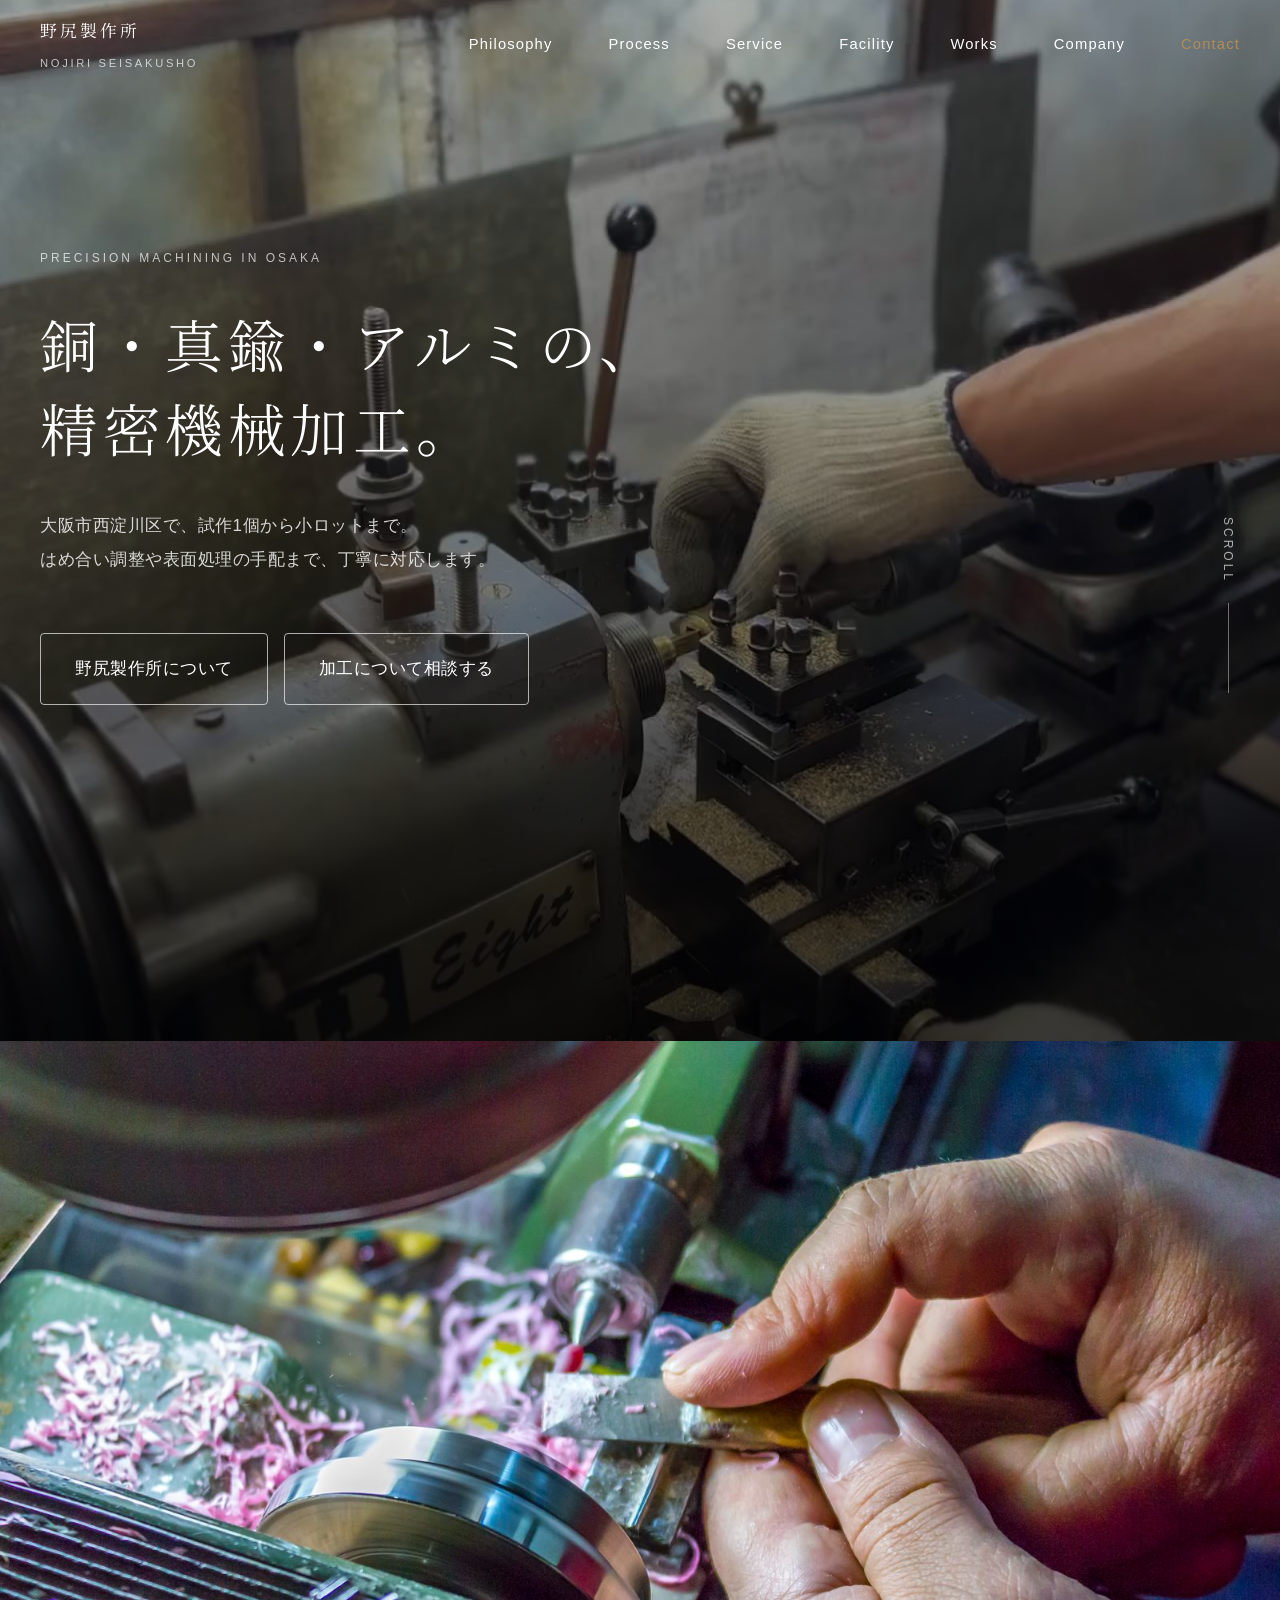
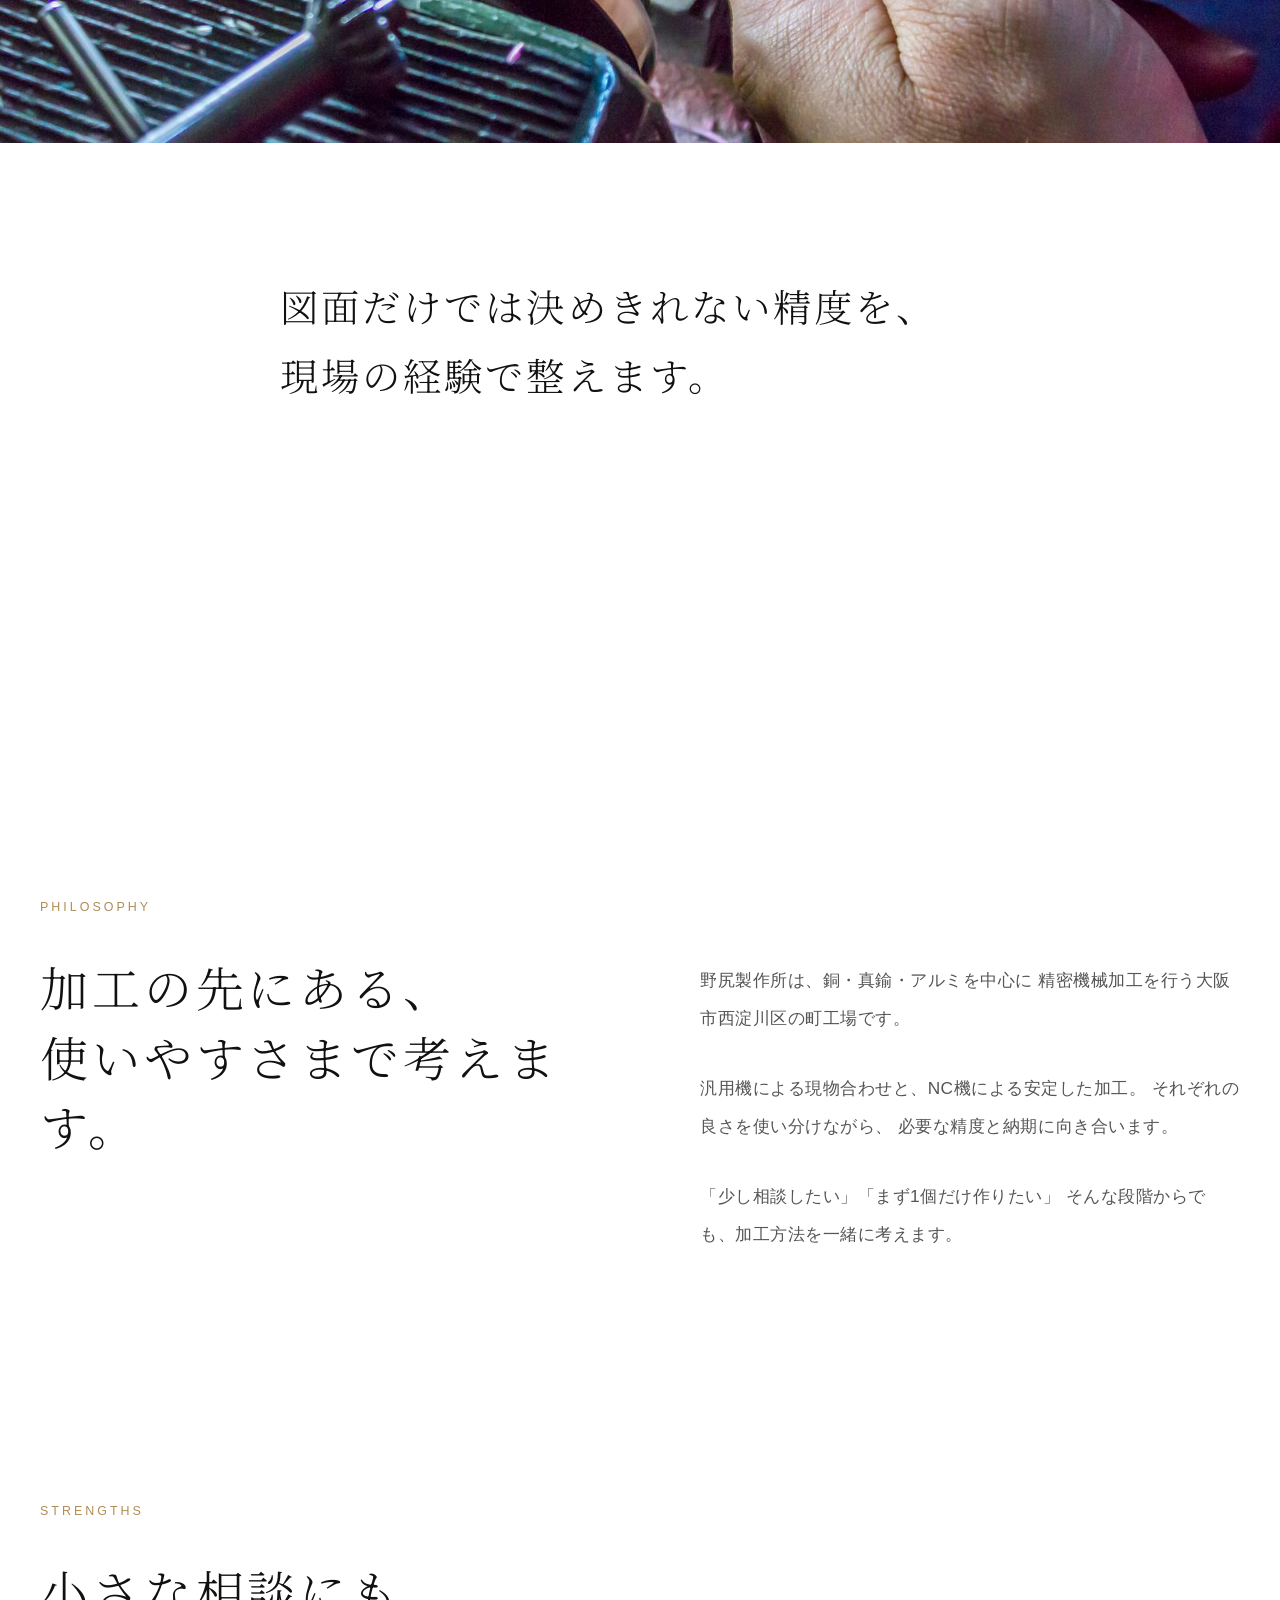
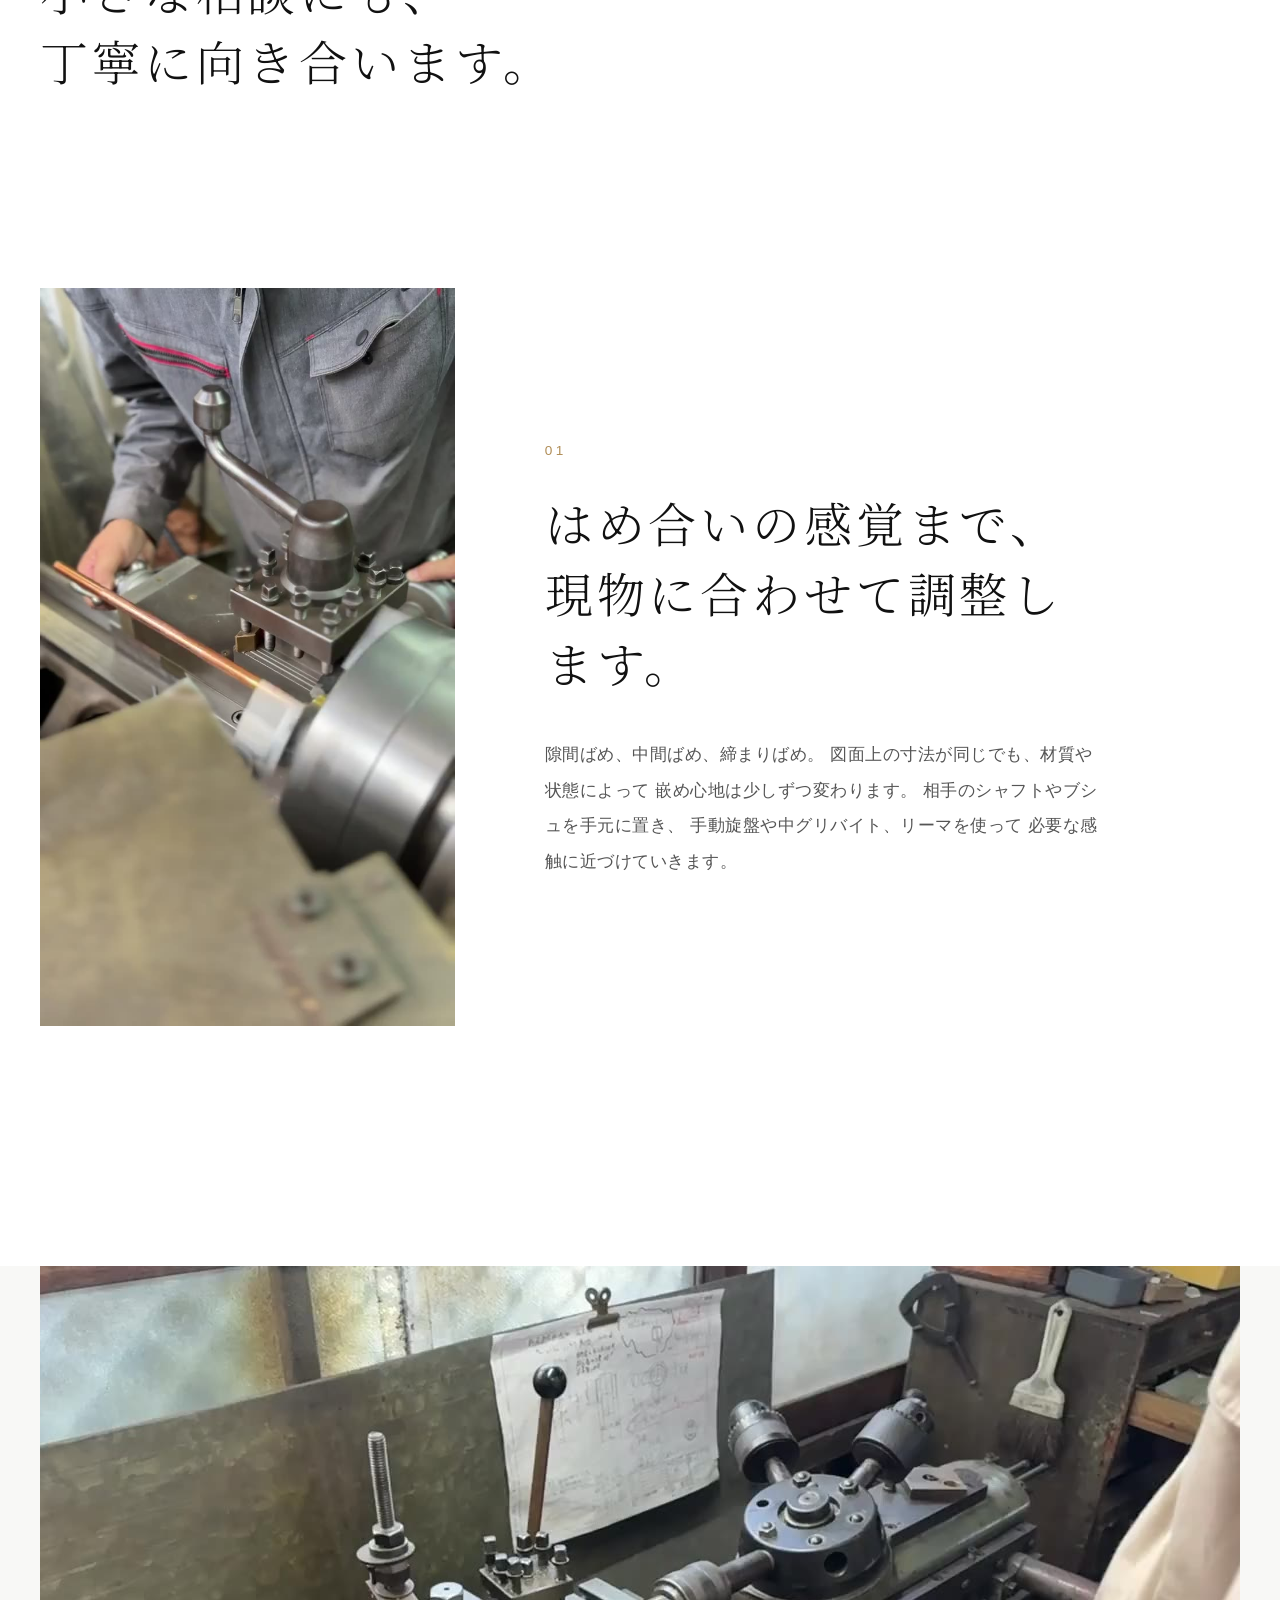
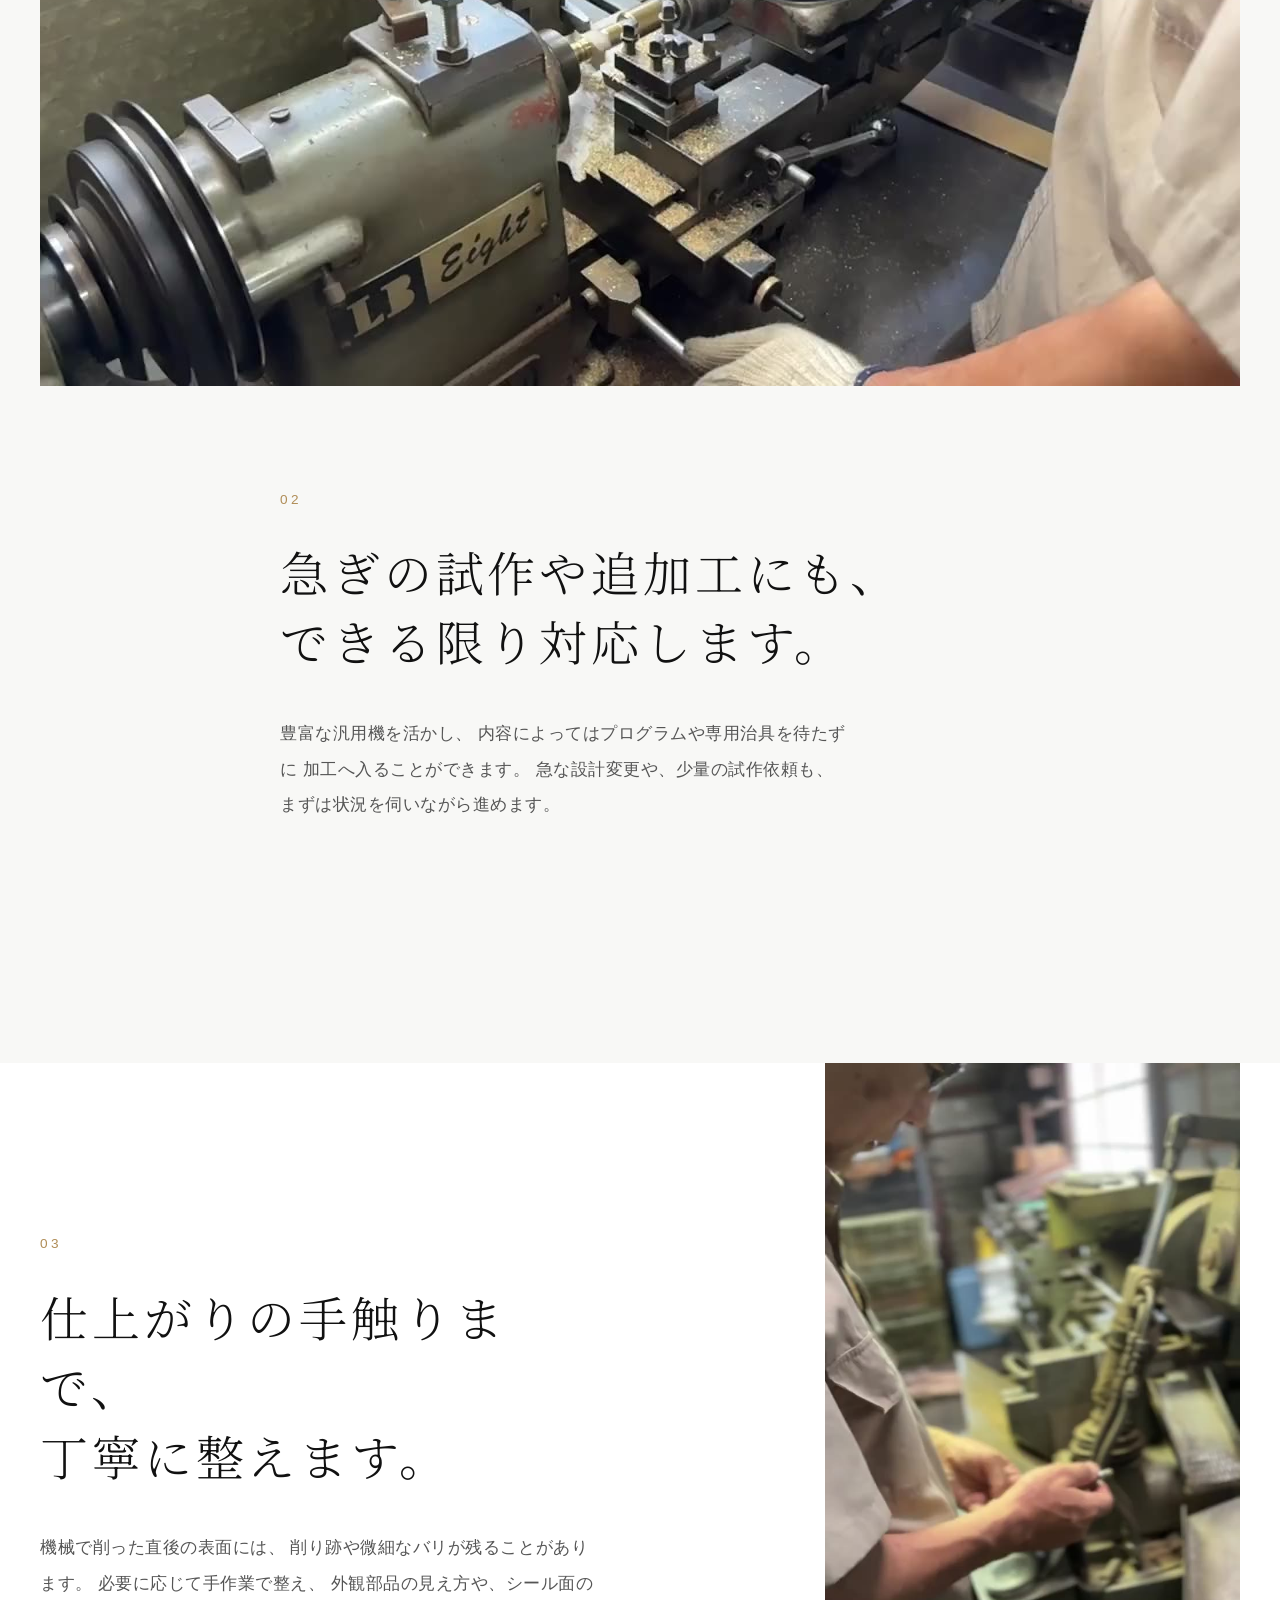
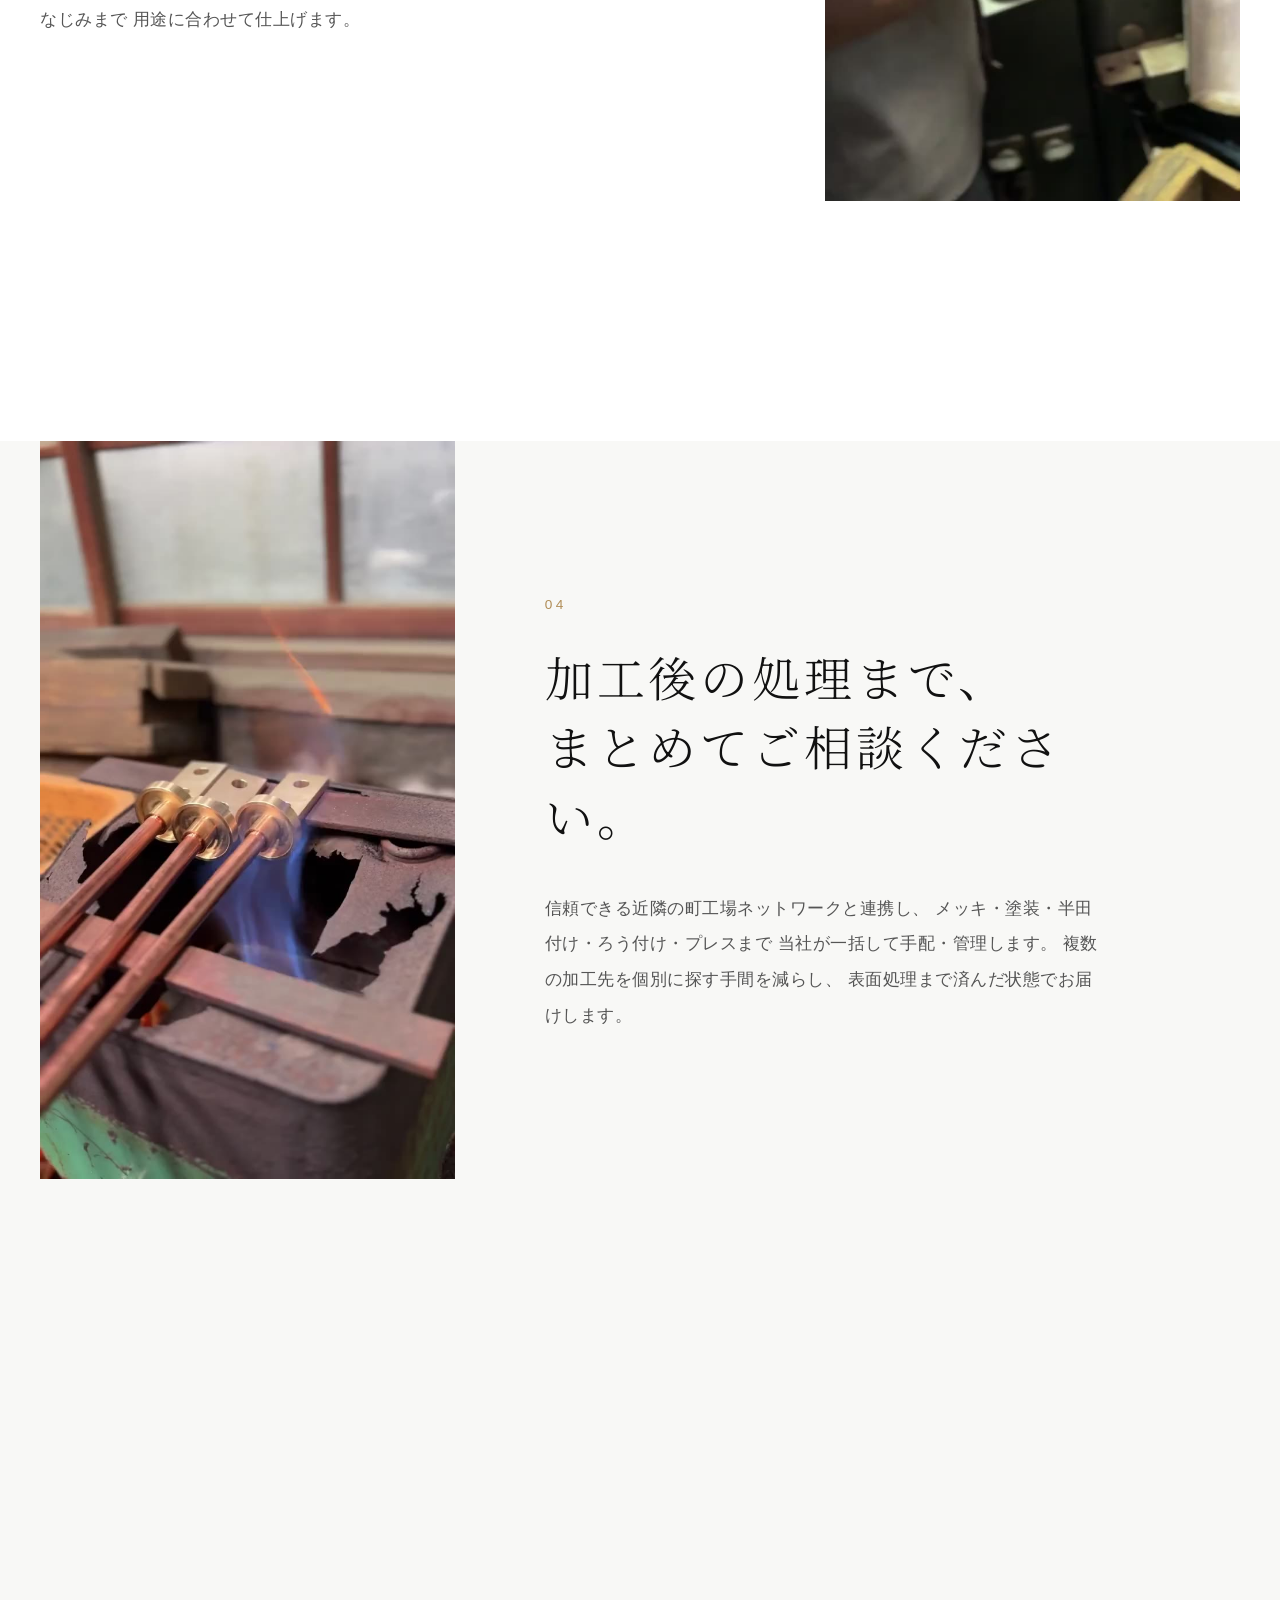
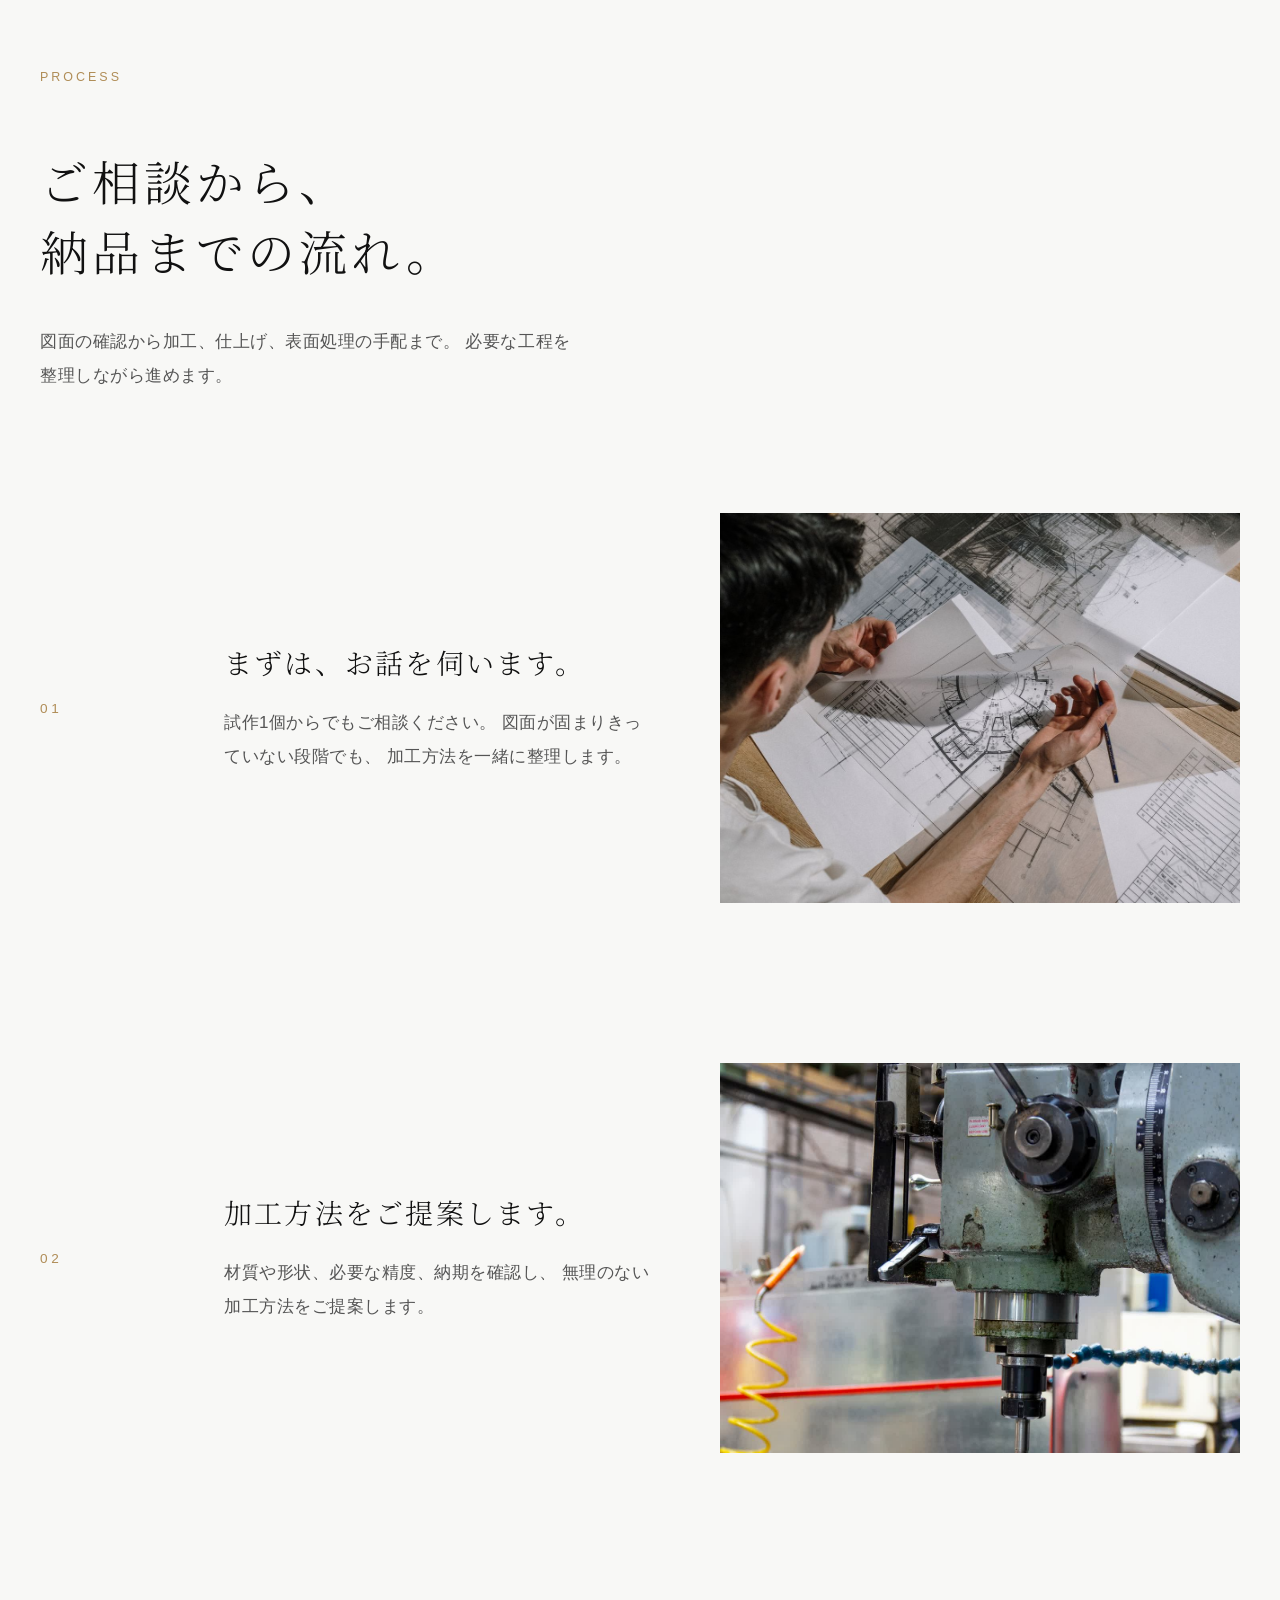
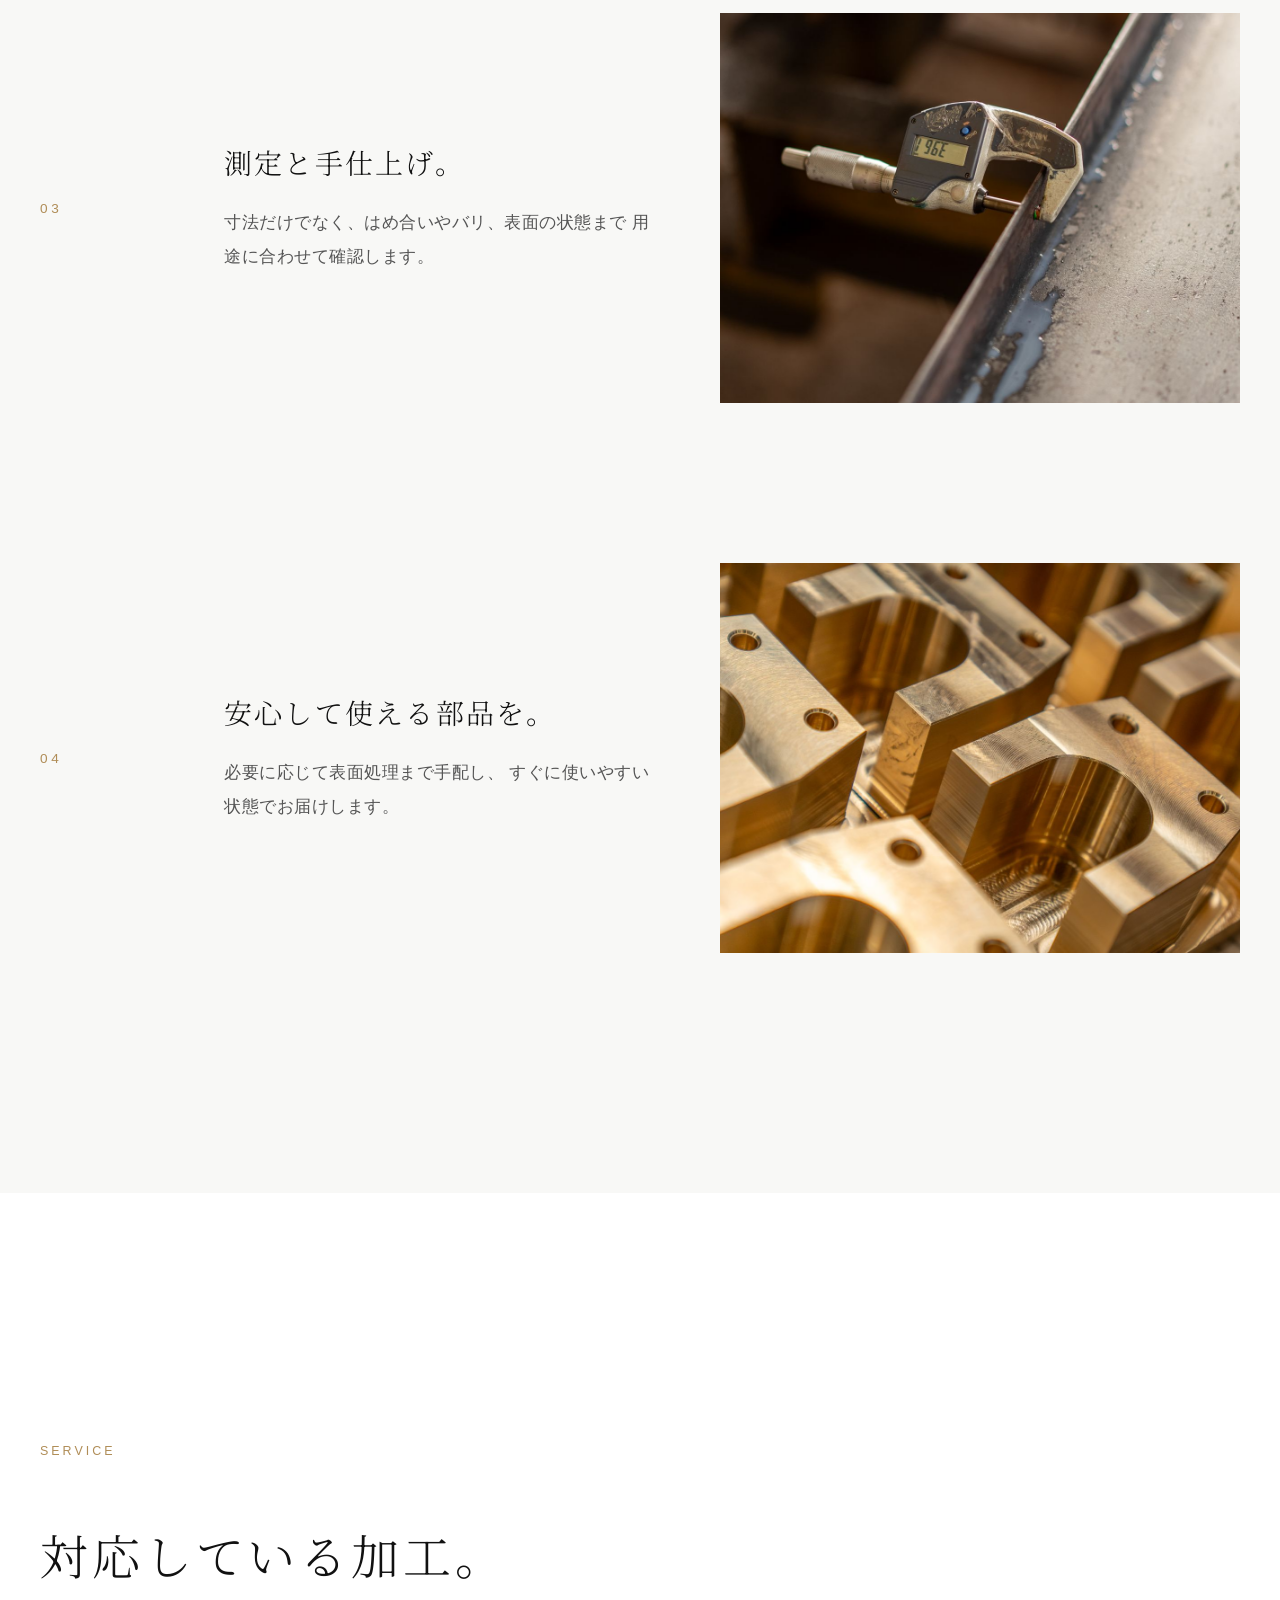
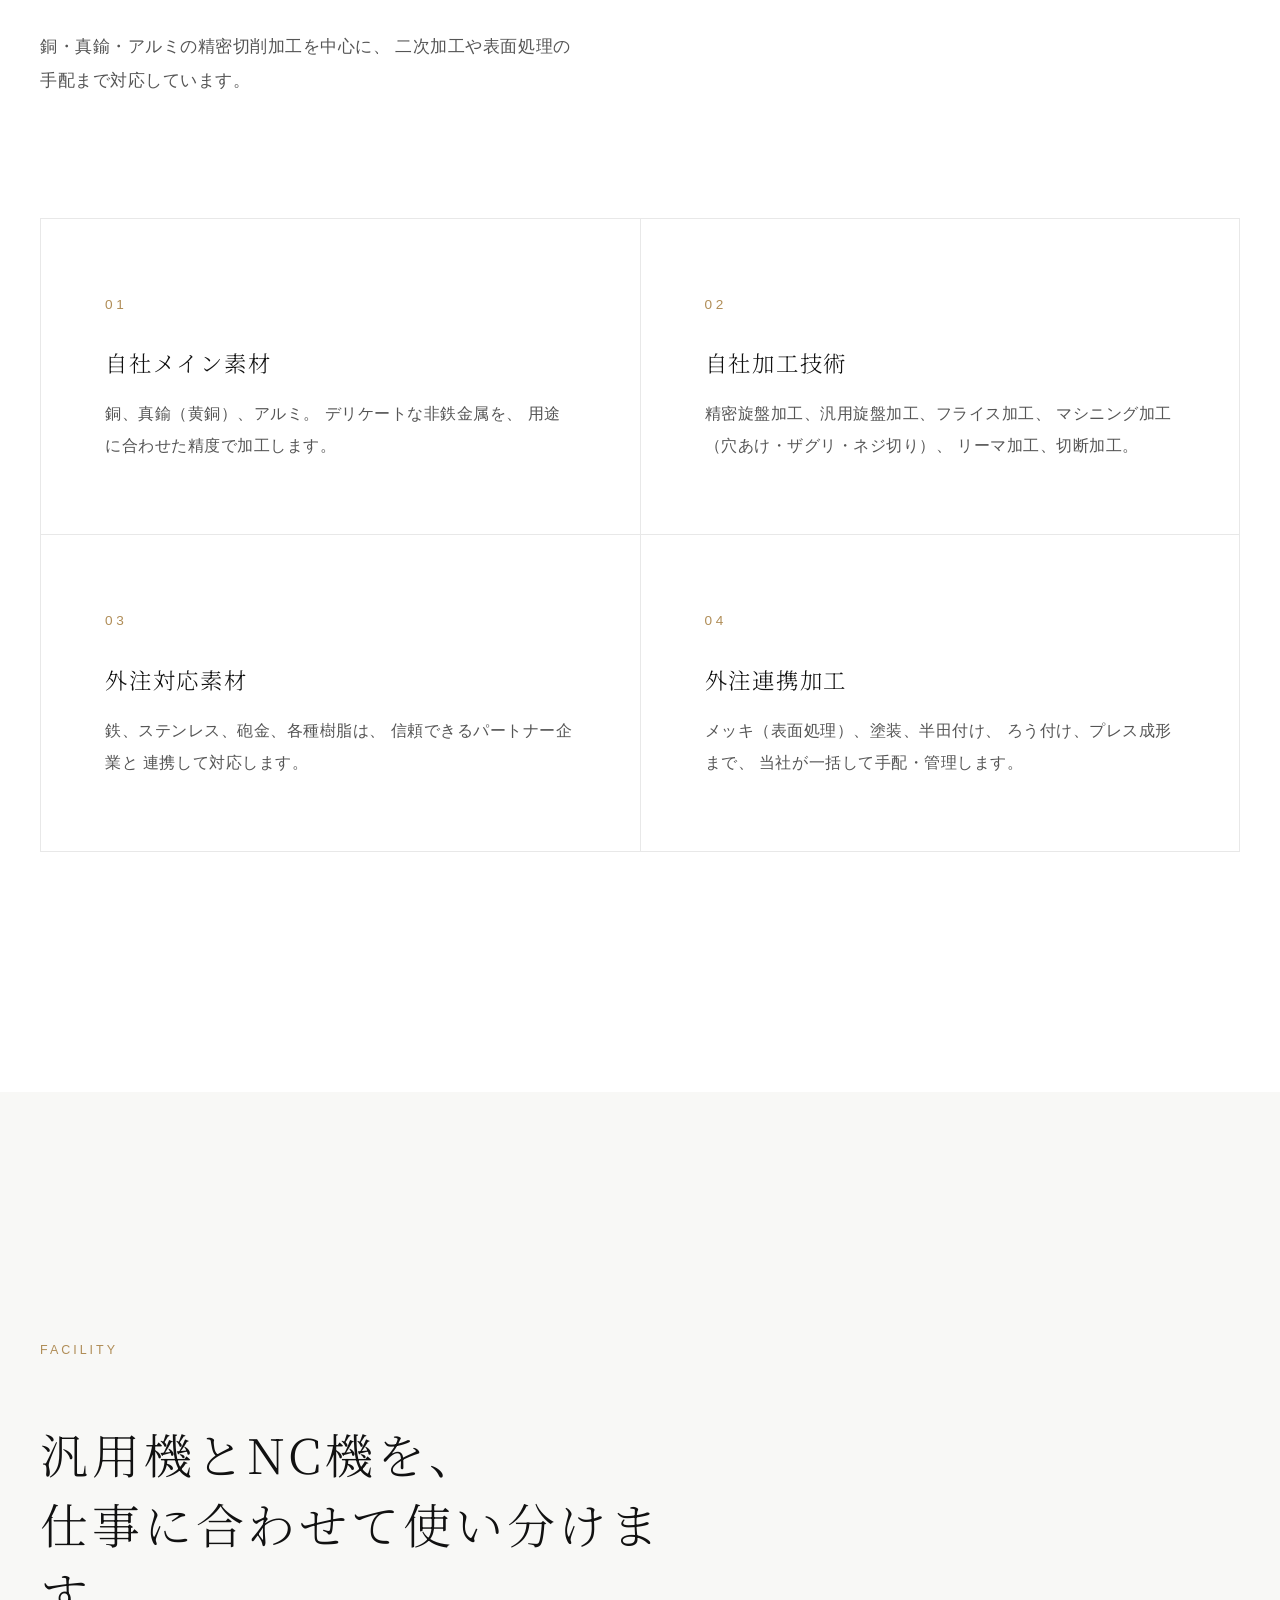
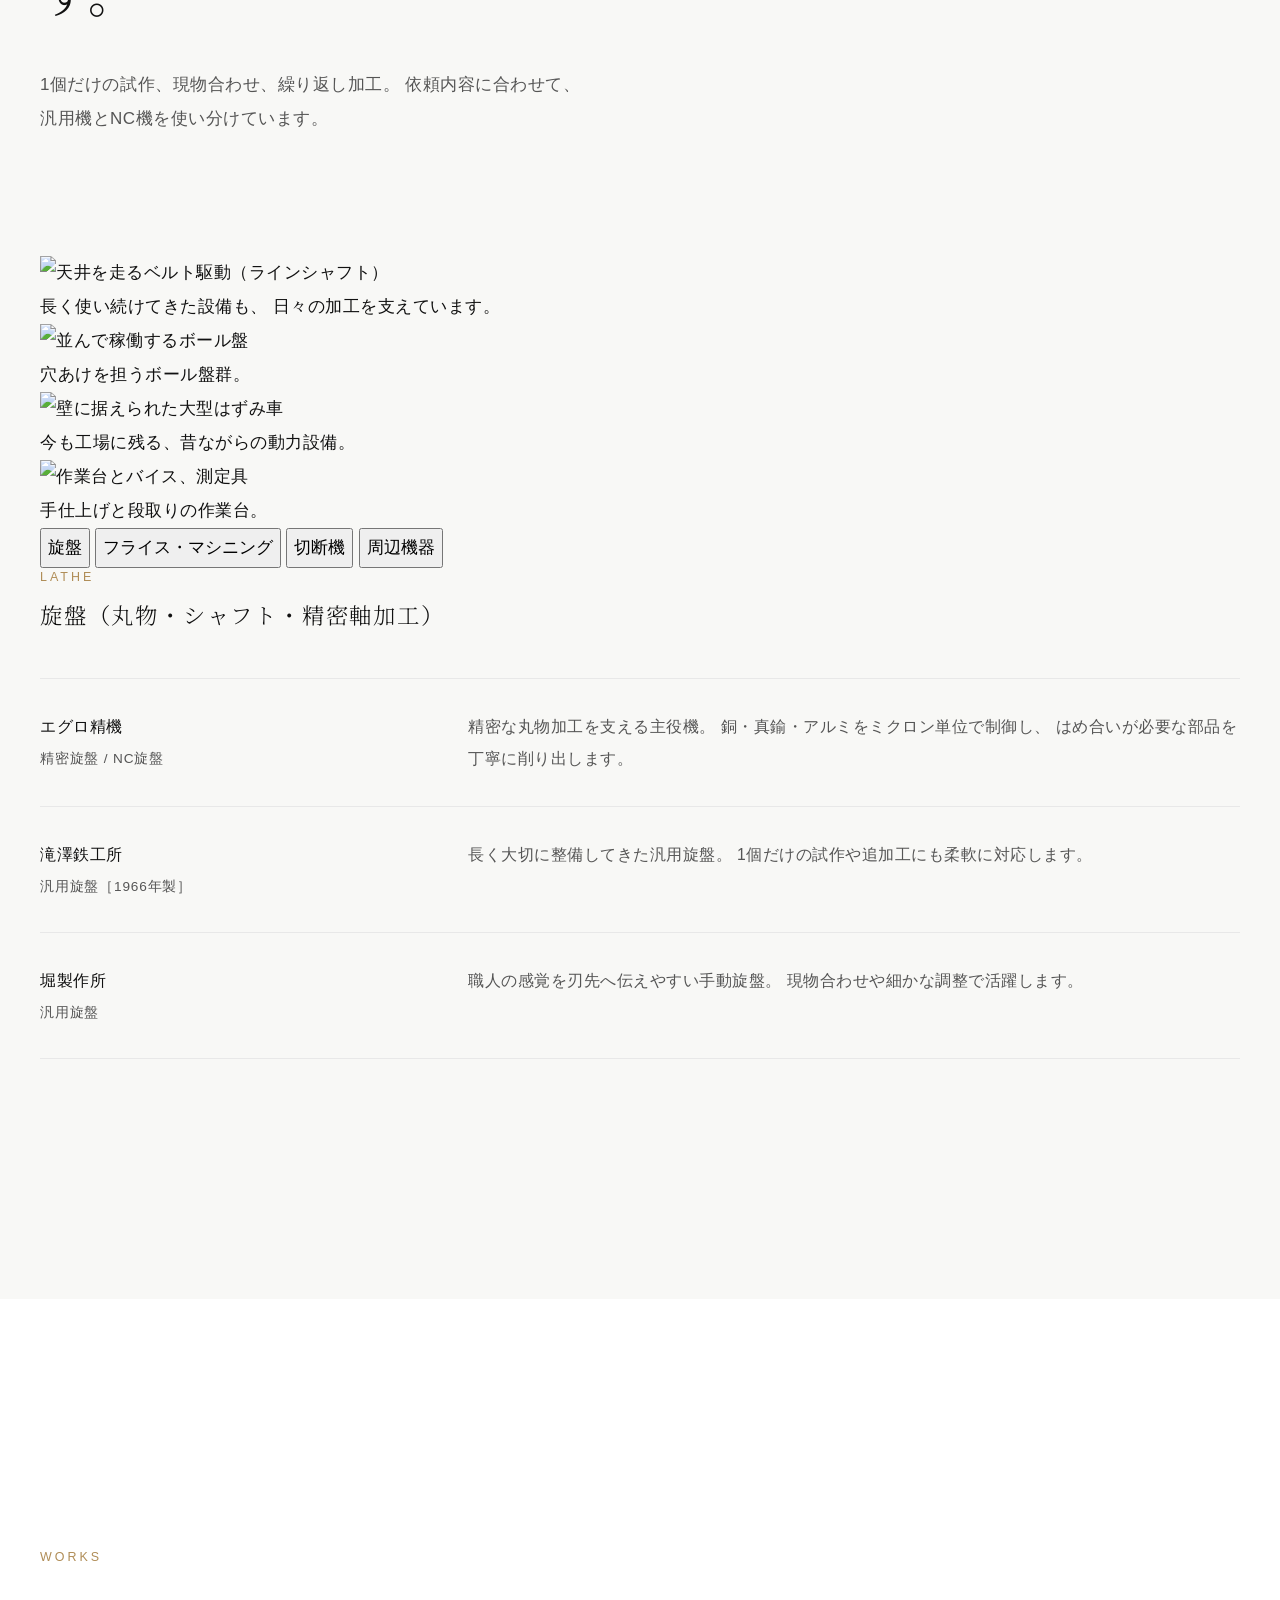
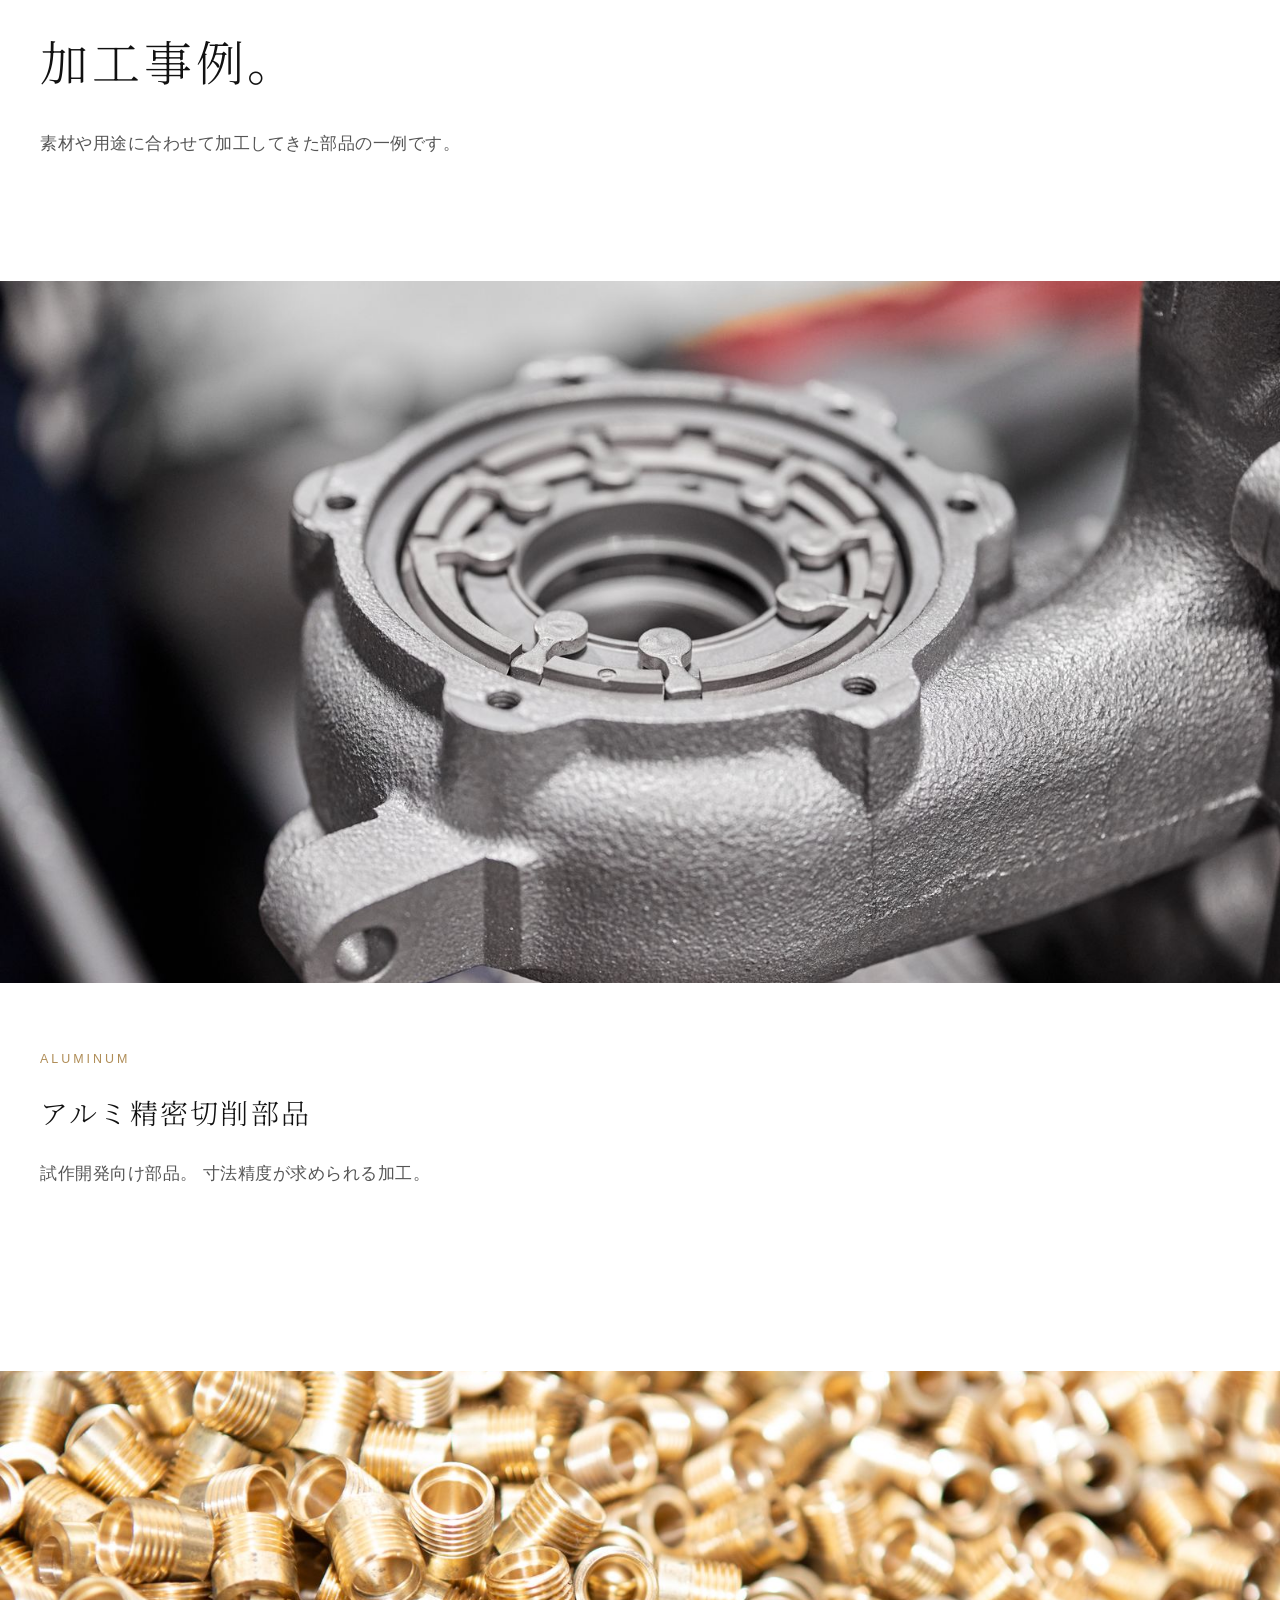
==== commit 43020544: "Update index.html" ====
--- a/index.html
+++ b/index.html
@@ -257,33 +257,33 @@
         <div class="hero-content">
 
             <span class="hero-label">
-                PRECISION CRAFTSMANSHIP
+                PRECISION MACHINING IN OSAKA
             </span>
 
             <h1>
 
-                設計者が最後に頼る、
+                銅・真鍮・アルミの、
                 <br>
-                精密加工工房です。
+                精密機械加工。
 
             </h1>
 
             <p>
 
-                銅・真鍮・アルミの精密加工から、
+                大阪市西淀川区で、試作1個から小ロットまで。
                 <br>
-                メッキ・塗装の手配まで。半世紀を超える経験で応えます。
+                はめ合い調整や表面処理の手配まで、丁寧に対応します。
 
             </p>
 
             <div class="hero-actions">
 
                 <a href="#philosophy" class="btn-outline">
-                    工房について
+                    野尻製作所について
                 </a>
 
                 <a href="#contact" class="btn-outline">
-                    相談してみる
+                    加工について相談する
                 </a>
 
             </div>
@@ -318,9 +318,9 @@
 
         <p class="interlude-copy">
 
-            最後の数ミクロンは、
+            図面だけでは決めきれない精度を、
             <br>
-            人の感覚が決めます。
+            現場の経験で整えます。
 
         </p>
 
@@ -342,9 +342,9 @@
 
                 <h2>
 
-                    加工ではなく、
+                    加工の先にある、
                     <br>
-                    安心をお届けしたい。
+                    使いやすさまで考えます。
 
                 </h2>
 
@@ -354,25 +354,23 @@
 
                 <p>
 
-                    半世紀以上にわたり日本のものづくりを
-                    支えてきた職人技と、
-                    現代の高速自動NC機。
+                    野尻製作所は、銅・真鍮・アルミを中心に
+                    精密機械加工を行う大阪市西淀川区の町工場です。
 
                 </p>
 
                 <p>
 
-                    その両方を使い分けながら、
-                    図面の向こう側にある課題まで考え、
-                    設計者の不安を少しでも減らすこと。
+                    汎用機による現物合わせと、NC機による安定した加工。
+                    それぞれの良さを使い分けながら、
+                    必要な精度と納期に向き合います。
 
                 </p>
 
                 <p>
 
-                    私たちは、
-                    そのための技術者集団でありたいと
-                    考えています。
+                    「少し相談したい」「まず1個だけ作りたい」
+                    そんな段階からでも、加工方法を一緒に考えます。
 
                 </p>
 
@@ -394,9 +392,9 @@
 
         <h2>
 
-            野尻製作所が、
+            小さな相談にも、
             <br>
-            選ばれる理由。
+            丁寧に向き合います。
 
         </h2>
 
@@ -433,22 +431,20 @@
 
             <h2 class="statement-title">
 
-                ミクロンの「はめ合い」は、
+                はめ合いの感覚まで、
                 <br>
-                現物合わせで。
+                現物に合わせて調整します。
 
             </h2>
 
             <p class="statement-text">
 
                 隙間ばめ、中間ばめ、締まりばめ。
-                図面通りの数値でも、材質や温度によって
-                嵌め心地は変わります。
+                図面上の寸法が同じでも、材質や状態によって
+                嵌め心地は少しずつ変わります。
                 相手のシャフトやブシュを手元に置き、
                 手動旋盤や中グリバイト、リーマを使って
-                コンマ数ミクロン単位で仕上げる。
-                職人の感覚が、「吸い付くようなはめ合い」を
-                実現します。
+                必要な感触に近づけていきます。
 
             </p>
 
@@ -489,20 +485,19 @@
 
         <h2 class="statement-title">
 
-            「明日までに1個だけ」に、
+            急ぎの試作や追加工にも、
             <br>
-            応えられる工場です。
+            できる限り対応します。
 
         </h2>
 
         <p class="statement-text">
 
             豊富な汎用機を活かし、
-            プログラミングや治具の準備を待たずに
-            その場で加工に着手します。
-            急な設計変更、飛び込みの試作依頼。
-            大量生産の工場が苦手とする仕事こそ、
-            私たちの出番です。
+            内容によってはプログラムや専用治具を待たずに
+            加工へ入ることができます。
+            急な設計変更や、少量の試作依頼も、
+            まずは状況を伺いながら進めます。
 
         </p>
 
@@ -539,20 +534,19 @@
 
             <h2 class="statement-title">
 
-                機能も、美しさも。
+                仕上がりの手触りまで、
                 <br>
-                最後は手仕上げで。
+                丁寧に整えます。
 
             </h2>
 
             <p class="statement-text">
 
-                機械で削った直後の表面に残る
-                削り跡（ツールマーク）を、
-                職人が手作業で丁寧に取り除きます。
-                ヘアラインの方向を揃え、微細なバリを落とし、
-                外観部品の高級感や、シール面の気密性まで
-                格段に高めます。
+                機械で削った直後の表面には、
+                削り跡や微細なバリが残ることがあります。
+                必要に応じて手作業で整え、
+                外観部品の見え方や、シール面のなじみまで
+                用途に合わせて仕上げます。
 
             </p>
 
@@ -591,9 +585,9 @@
 
             <h2 class="statement-title">
 
-                メッキも、塗装も。
+                加工後の処理まで、
                 <br>
-                窓口は一つで済みます。
+                まとめてご相談ください。
 
             </h2>
 
@@ -602,7 +596,7 @@
                 信頼できる近隣の町工場ネットワークと連携し、
                 メッキ・塗装・半田付け・ろう付け・プレスまで
                 当社が一括して手配・管理します。
-                バラバラに発注・納期管理する手間をなくし、
+                複数の加工先を個別に探す手間を減らし、
                 表面処理まで済んだ状態でお届けします。
 
             </p>
@@ -627,15 +621,14 @@
 
                 ご相談から、
                 <br>
-                お届けまで。
+                納品までの流れ。
 
             </h2>
 
             <p>
 
-                一つひとつの工程を、
-                設計者の安心につながる時間として
-                大切にしています。
+                図面の確認から加工、仕上げ、表面処理の手配まで。
+                必要な工程を整理しながら進めます。
 
             </p>
 
@@ -654,9 +647,9 @@
                     <h3>まずは、お話を伺います。</h3>
 
                     <p>
-                        試作一つからでも構いません。
-                        図面が完成していない段階でも、
-                        一緒に整理するところから始めます。
+                        試作1個からでもご相談ください。
+                        図面が固まりきっていない段階でも、
+                        加工方法を一緒に整理します。
                     </p>
 
                 </div>
@@ -684,9 +677,8 @@
                     <h3>加工方法をご提案します。</h3>
 
                     <p>
-                        材質や形状だけでなく、
-                        加工性や測定方法まで考慮しながら
-                        最適な方法をご提案します。
+                        材質や形状、必要な精度、納期を確認し、
+                        無理のない加工方法をご提案します。
                     </p>
 
                 </div>
@@ -714,8 +706,8 @@
                     <h3>測定と手仕上げ。</h3>
 
                     <p>
-                        数値だけでは判断できない部分まで、
-                        長年の経験をもとに確認します。
+                        寸法だけでなく、はめ合いやバリ、表面の状態まで
+                        用途に合わせて確認します。
                     </p>
 
                 </div>
@@ -743,9 +735,8 @@
                     <h3>安心して使える部品を。</h3>
 
                     <p>
-                        最後まで責任を持って仕上げ、
-                        次の開発へ安心して進める部品を
-                        お届けします。
+                        必要に応じて表面処理まで手配し、
+                        すぐに使いやすい状態でお届けします。
                     </p>
 
                 </div>
@@ -780,15 +771,14 @@
 
             <h2>
 
-                対応できること。
+                対応している加工。
 
             </h2>
 
             <p>
 
-                自社の精密切削加工を軸に、
-                二次加工・表面処理までを一括でお引き受けする
-                「ワンストップ加工サービス」です。
+                銅・真鍮・アルミの精密切削加工を中心に、
+                二次加工や表面処理の手配まで対応しています。
 
             </p>
 
@@ -805,7 +795,7 @@
                 <p>
                     銅、真鍮（黄銅）、アルミ。
                     デリケートな非鉄金属を、
-                    ミクロン単位で削り出します。
+                    用途に合わせた精度で加工します。
                 </p>
 
             </article>
@@ -870,17 +860,16 @@
 
             <h2>
 
-                昭和の名機と、
+                汎用機とNC機を、
                 <br>
-                現代のNC。
+                仕事に合わせて使い分けます。
 
             </h2>
 
             <p>
 
-                日本の産業を支えてきた最高峰の汎用機と、
-                高速自動NC機が役割を分担することで、
-                柔軟性と高精度を両立しています。
+                1個だけの試作、現物合わせ、繰り返し加工。
+                依頼内容に合わせて、汎用機とNC機を使い分けています。
 
             </p>
 
@@ -897,8 +886,8 @@
                     alt="天井を走るベルト駆動（ラインシャフト）">
 
                 <figcaption>
-                    天井を走るベルト駆動が、
-                    創業から続く工場の歴史を物語る。
+                    長く使い続けてきた設備も、
+                    日々の加工を支えています。
                 </figcaption>
 
             </figure>
@@ -926,7 +915,7 @@
                     alt="壁に据えられた大型はずみ車">
 
                 <figcaption>
-                    昭和から回り続けるはずみ車。
+                    今も工場に残る、昔ながらの動力設備。
                 </figcaption>
 
             </figure>
@@ -1019,9 +1008,9 @@
                             <span class="facility-type">精密旋盤 / NC旋盤</span>
                         </dt>
                         <dd>
-                            時計や計器レベルの精密加工を支える主役機。
+                            精密な丸物加工を支える主役機。
                             銅・真鍮・アルミをミクロン単位で制御し、
-                            ガタつきのない「締まりばめ」「中間ばめ」を削り出します。
+                            はめ合いが必要な部品を丁寧に削り出します。
                         </dd>
                     </div>
 
@@ -1031,8 +1020,8 @@
                             <span class="facility-type">汎用旋盤［1966年製］</span>
                         </dt>
                         <dd>
-                            黄金期の名機。60年近く大切に整備され、
-                            プログラム不要で「1個だけの特急試作」に即着手できます。
+                            長く大切に整備してきた汎用旋盤。
+                            1個だけの試作や追加工にも柔軟に対応します。
                         </dd>
                     </div>
 
@@ -1042,8 +1031,8 @@
                             <span class="facility-type">汎用旋盤</span>
                         </dt>
                         <dd>
-                            職人の感覚をダイレクトに刃先へ伝える手動旋盤。
-                            突発的な追加工や形状変更で真価を発揮します。
+                            職人の感覚を刃先へ伝えやすい手動旋盤。
+                            現物合わせや細かな調整で活躍します。
                         </dd>
                     </div>
 
@@ -1072,8 +1061,8 @@
                             <span class="facility-type">タッピングマシニングセンタ</span>
                         </dt>
                         <dd>
-                            高速・高精度のNC機。工具を自動交換しながら、
-                            穴あけ・ザグリ・ネジ切りを自動で量産します。
+                            工具を自動交換しながら、
+                            穴あけ・ザグリ・ネジ切りを安定して加工します。
                         </dd>
                     </div>
 
@@ -1083,8 +1072,8 @@
                             <span class="facility-type">汎用フライス盤（複数台）</span>
                         </dt>
                         <dd>
-                            抜群のテーブル移動精度と重切削剛性。
-                            強力な溝入れや段取り加工をテンポよくこなします。
+                            しっかりした剛性を活かし、
+                            溝入れや段取り加工に対応します。
                         </dd>
                     </div>
 
@@ -1094,8 +1083,8 @@
                             <span class="facility-type">汎用フライス盤</span>
                         </dt>
                         <dd>
-                            「フライスの遠州」と称されるタフな名機。
-                            歪みのない平面・直角度を削り出します。
+                            平面加工や直角度が必要な加工に使用する
+                            頼れる汎用フライス盤です。
                         </dd>
                     </div>
 
@@ -1105,8 +1094,8 @@
                             <span class="facility-type">汎用フライス盤［1967年製］</span>
                         </dt>
                         <dd>
-                            半世紀以上、狂いのない精度を維持し続ける
-                            超高剛性マシン。
+                            半世紀以上、整備しながら使い続けている
+                            剛性のある汎用フライス盤です。
                         </dd>
                     </div>
 
@@ -1116,8 +1105,8 @@
                             <span class="facility-type">汎用フライス盤［1964年製・S1型］</span>
                         </dt>
                         <dd>
-                            東京オリンピックの年に生まれた最古参機。
-                            大切に整備され、今も現役で高精度加工を支えます。
+                            1964年製の最古参機。
+                            大切に整備しながら、今も現役で加工を支えています。
                         </dd>
                     </div>
 
@@ -1127,8 +1116,8 @@
                             <span class="facility-type">直立ボール盤［YUD-38E］</span>
                         </dt>
                         <dd>
-                            最大38mmの大径穴あけ。力強いトルクで
-                            タフな重切削穴あけをこなします。
+                            最大38mmの大径穴あけに対応。
+                            力のいる穴あけ加工で使用します。
                         </dd>
                     </div>
 
@@ -1138,8 +1127,8 @@
                             <span class="facility-type">卓上ボール盤［YBD-360］</span>
                         </dt>
                         <dd>
-                            最高3,000回転の高速スピンドル。
-                            小径ドリルを折ることなく、細径穴あけ・皿モミを処理します。
+                            最高3,000回転の高速スピンドルで、
+                            細径穴あけや皿モミに対応します。
                         </dd>
                     </div>
 
@@ -1149,8 +1138,8 @@
                             <span class="facility-type">タッピング兼ボール盤［KDT-360］（2台）</span>
                         </dt>
                         <dd>
-                            穴あけ（最大13mm）とネジ立て（最大M12）を1台でこなす
-                            万能機。2台体制で急な並行処理にも即応します。
+                            穴あけ（最大13mm）とネジ立て（最大M12）に対応。
+                            2台体制で並行作業にも使えます。
                         </dd>
                     </div>
 
@@ -1160,8 +1149,8 @@
                             <span class="facility-type">万能ボール盤［KUD-1］</span>
                         </dt>
                         <dd>
-                            超低速・超高トルクで、太穴（22mm）・太ネジ（M16）から
-                            高精度な穴仕上げ（リーマ加工23mm）まで対応します。
+                            低速・高トルクで、太穴（22mm）・太ネジ（M16）から
+                            穴仕上げ（リーマ加工23mm）まで対応します。
                         </dd>
                     </div>
 
@@ -1171,8 +1160,8 @@
                             <span class="facility-type">ボール盤［KML］</span>
                         </dt>
                         <dd>
-                            抜群の耐久性を誇る手動穴あけ機。
-                            ちょっとした追加工を職人技のスピードで処理します。
+                            手動で扱いやすい穴あけ機。
+                            ちょっとした追加工にも使いやすい設備です。
                         </dd>
                     </div>
 
@@ -1201,10 +1190,9 @@
                             <span class="facility-type">メタルバンドソー</span>
                         </dt>
                         <dd>
-                            ドイツの金属切断機トップブランド。
-                            分厚い真鍮・銅・アルミの丸棒や角材も、高い直角度で切断。
+                            真鍮・銅・アルミの丸棒や角材を切断する設備。
                             材料の切り出しを自社で行えるため、
-                            短納期でのスタートが可能です。
+                            加工開始までをスムーズに進められます。
                         </dd>
                     </div>
 
@@ -1233,8 +1221,8 @@
                             <span class="facility-type">立型加工アタッチメント［KV NO.0］</span>
                         </dt>
                         <dd>
-                            汎用横フライス盤に取り付け、縦方向の精密エンドミル加工や
-                            複雑なザグリ加工を可能にする拡張ユニット。
+                            汎用横フライス盤に取り付け、
+                            縦方向のエンドミル加工やザグリ加工に使用します。
                         </dd>
                     </div>
 
@@ -1244,8 +1232,8 @@
                             <span class="facility-type">産業用押釦開閉器［3P 15A 2.2kW］</span>
                         </dt>
                         <dd>
-                            長年一度の接触不良もなく動き続ける高耐久スイッチ。
-                            工場の歴史と、丁寧な設備メンテナンス体制の象徴です。
+                            長く使い続けている産業用スイッチ。
+                            設備を大切に整備してきた工場の一部です。
                         </dd>
                     </div>
 
@@ -1272,12 +1260,11 @@
             </span>
 
             <h2>
-                積み重ねてきた仕事。
+                加工事例。
             </h2>
 
             <p>
-                一つひとつ異なる課題と向き合い、
-                丁寧に仕上げてきた加工事例です。
+                素材や用途に合わせて加工してきた部品の一例です。
             </p>
 
         </div>
@@ -1306,7 +1293,7 @@
 
                 <p>
                     試作開発向け部品。
-                    高い寸法精度が求められる加工。
+                    寸法精度が求められる加工。
                 </p>
 
             </div>
@@ -1336,9 +1323,8 @@
                 <h3>真鍮ブシュ・シャフト部品</h3>
 
                 <p>
-                    はめ合い公差の厳しい嵌合部品。
-                    現物合わせの手仕上げで、
-                    吸い付くような嵌め心地に調整しました。
+                    はめ合い公差が求められる嵌合部品。
+                    現物に合わせながら、嵌め心地を調整します。
                 </p>
 
             </div>
@@ -1369,7 +1355,7 @@
 
                 <p>
                     柔らかくデリケートな銅材を、
-                    ツールマークを残さず美しく仕上げた
+                    表面状態に気を配りながら仕上げる
                     精密部品です。
                 </p>
 
@@ -1465,23 +1451,23 @@
 
                 <h2>
 
-                    まずは、
+                    加工のこと、
                     <br>
-                    お話を聞かせてください。
+                    まずはご相談ください。
 
                 </h2>
 
                 <p>
 
-                    試作一つからでも、
-                    図面が固まっていない段階でも構いません。
+                    試作1個からでも、
+                    図面が固まっていない段階でもご相談いただけます。
 
                 </p>
 
                 <p>
 
-                    内容を拝見し、
-                    二営業日以内にご連絡いたします。
+                    内容を確認し、
+                    できるだけ早く折り返しご連絡いたします。
 
                 </p>
 
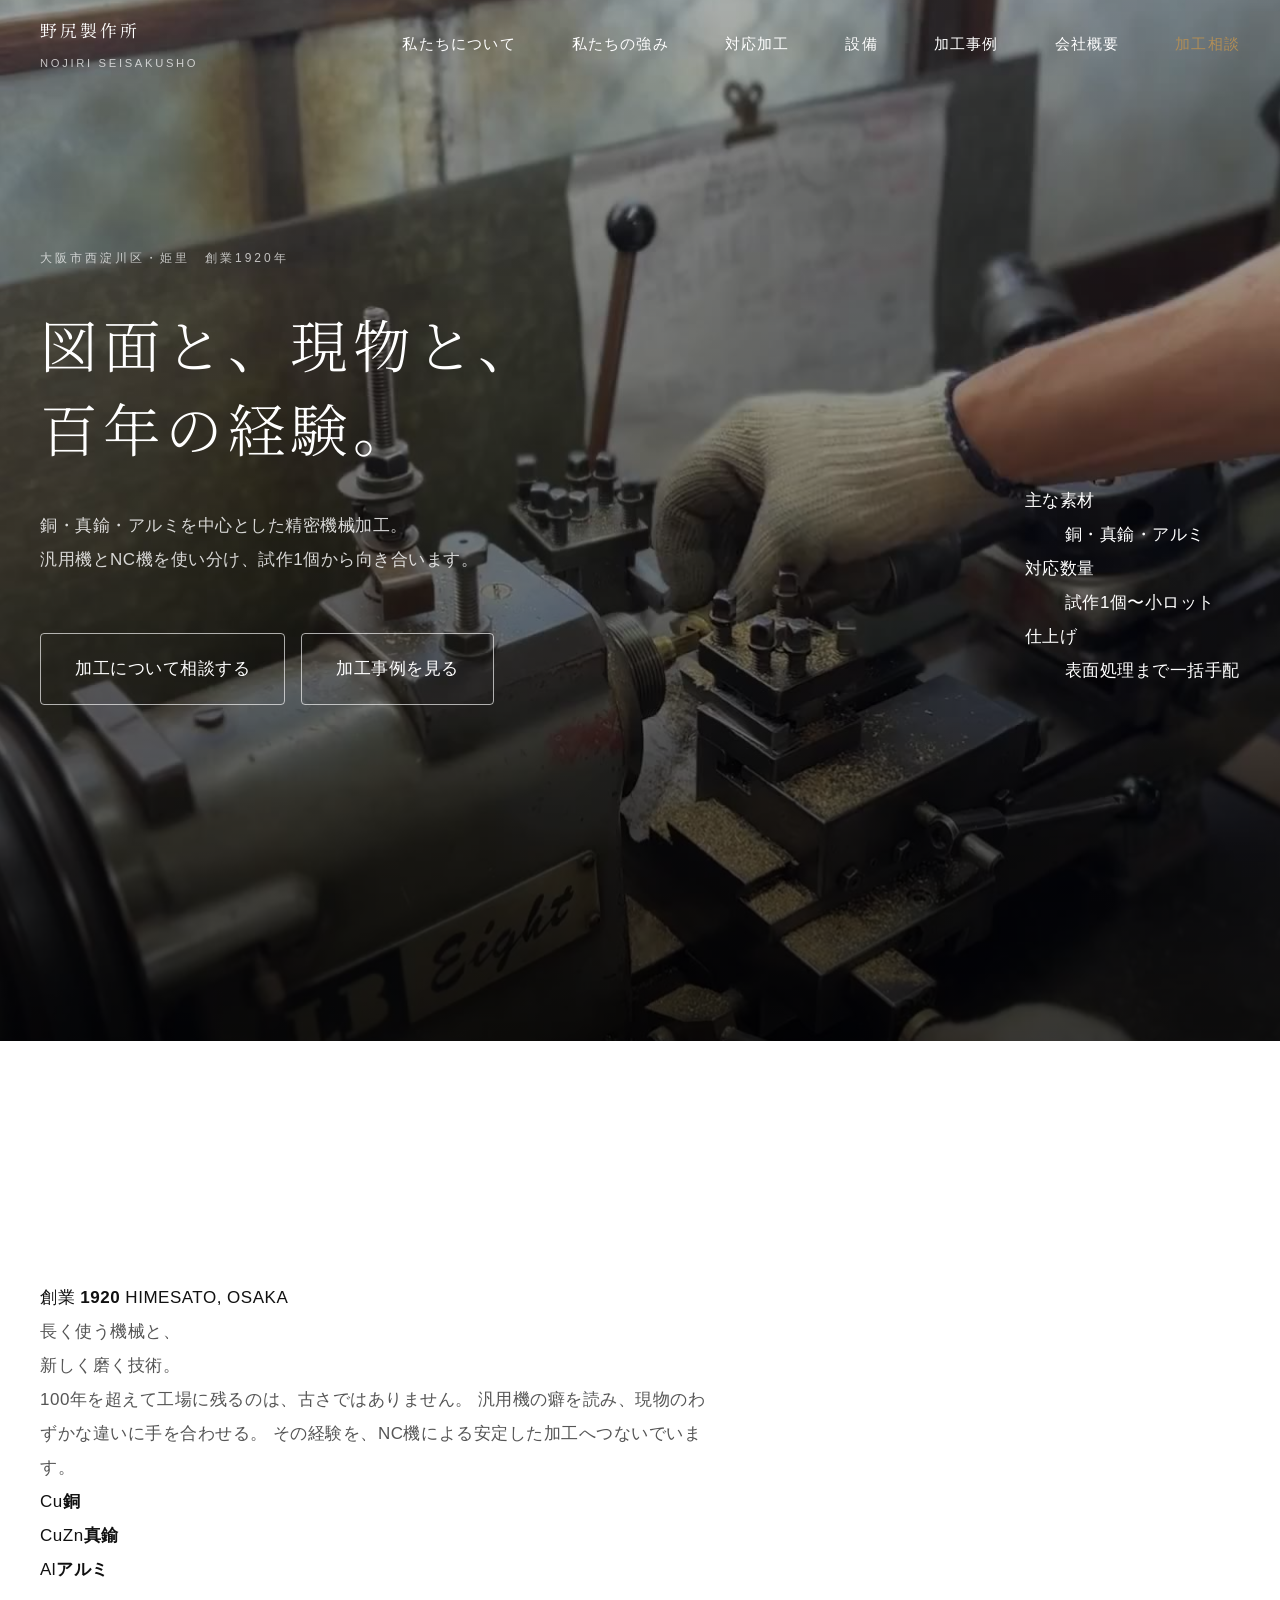
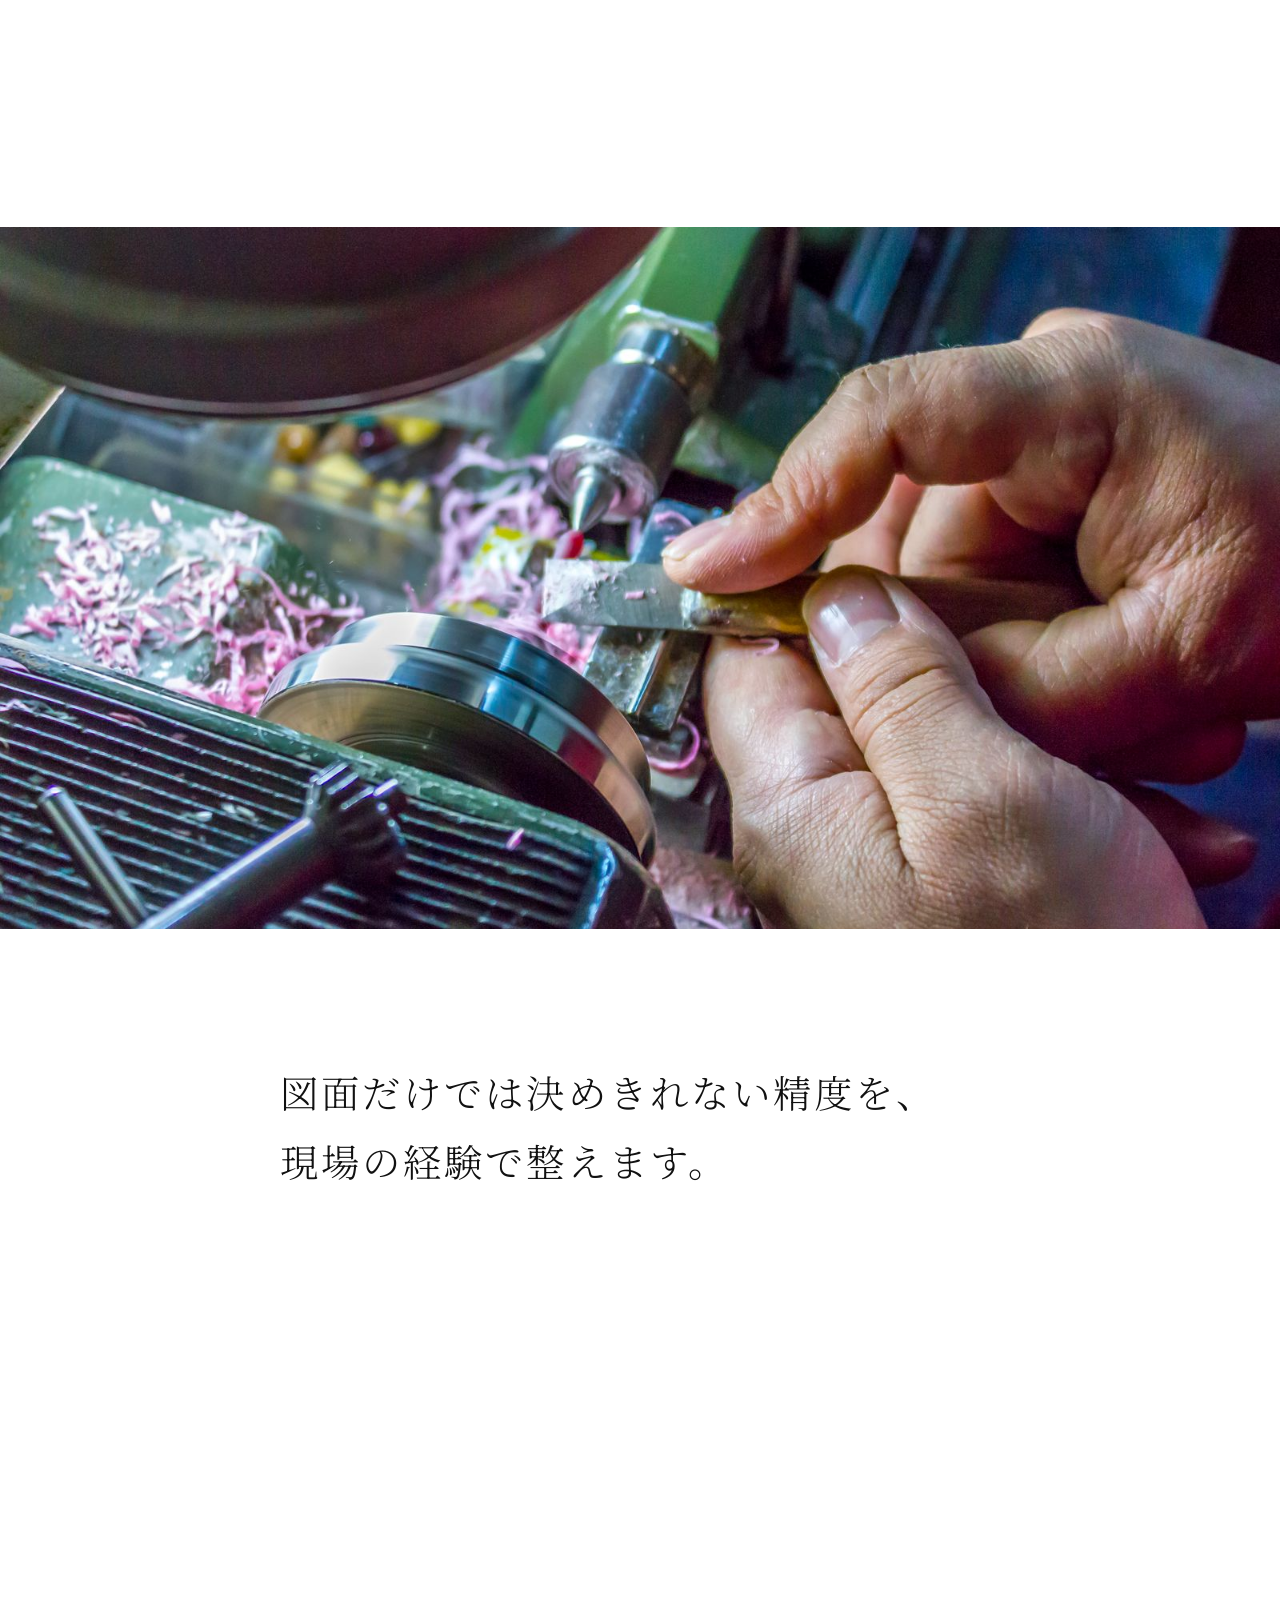
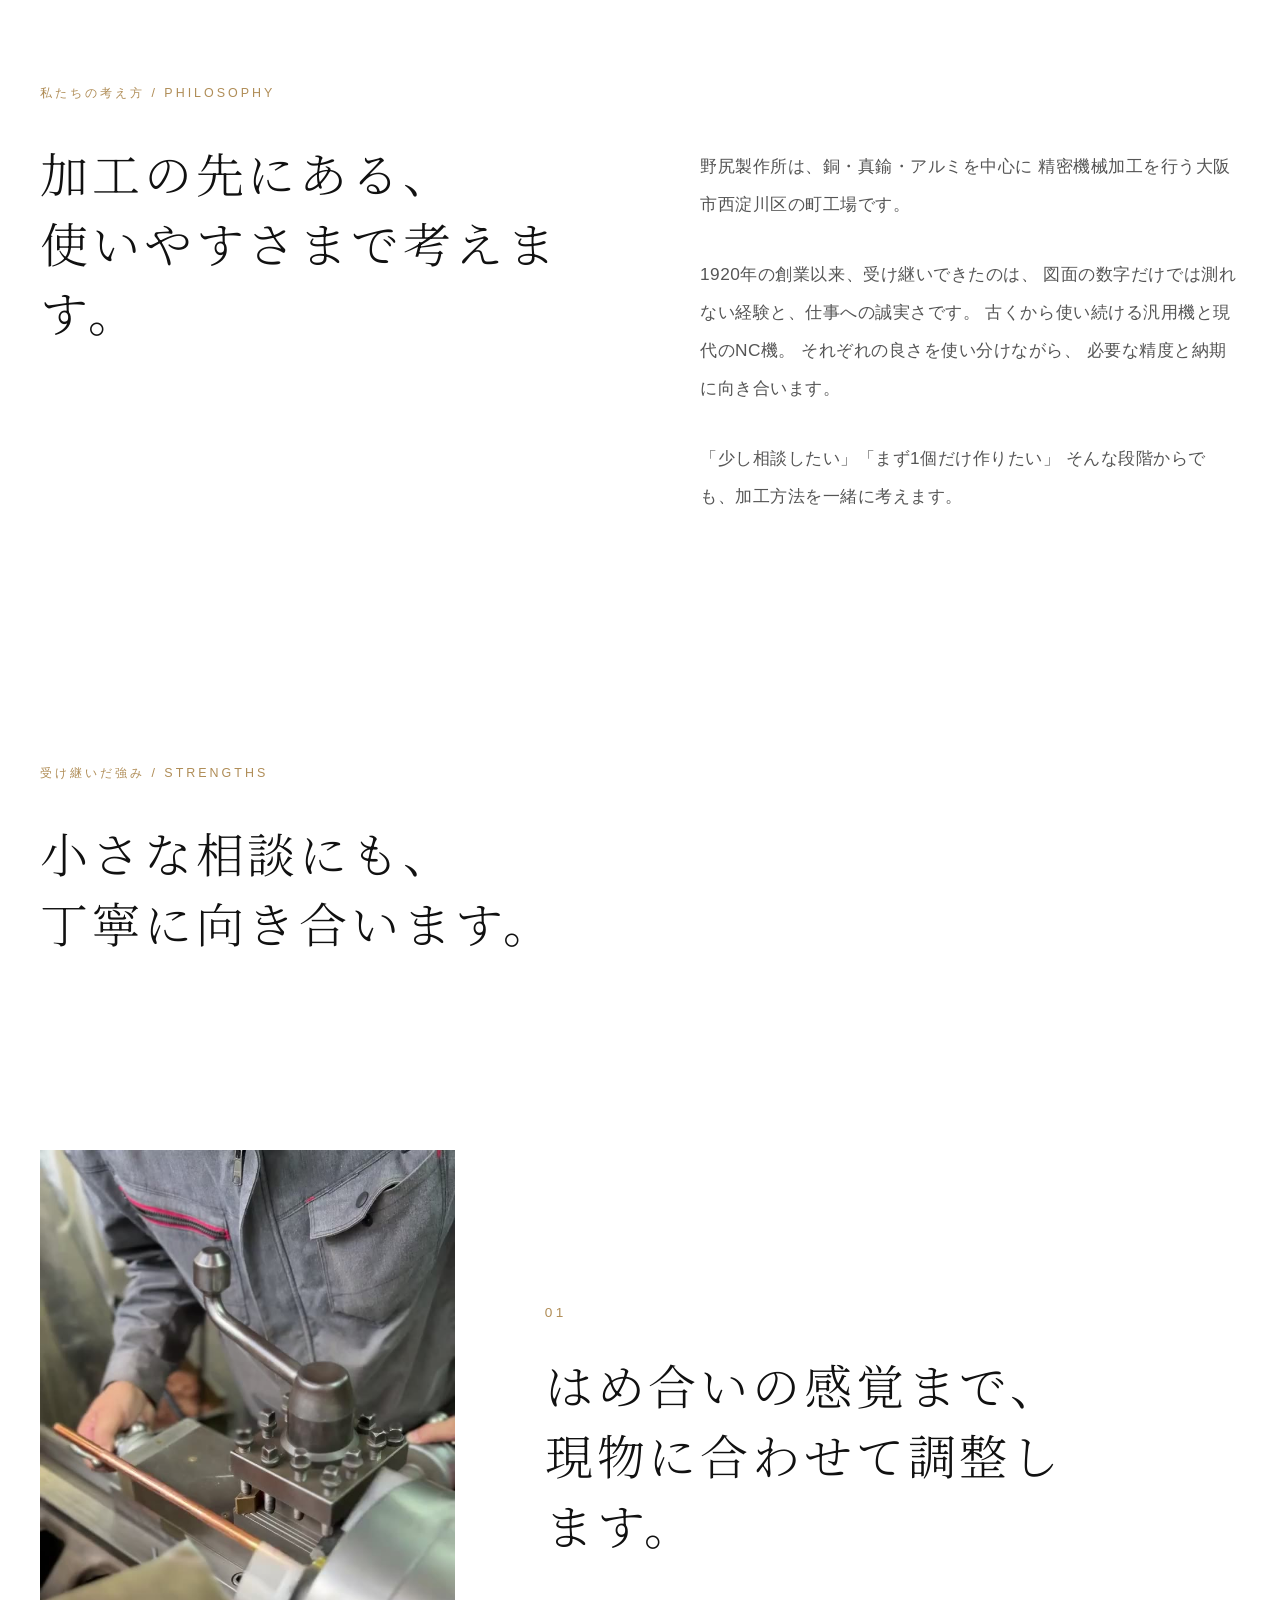
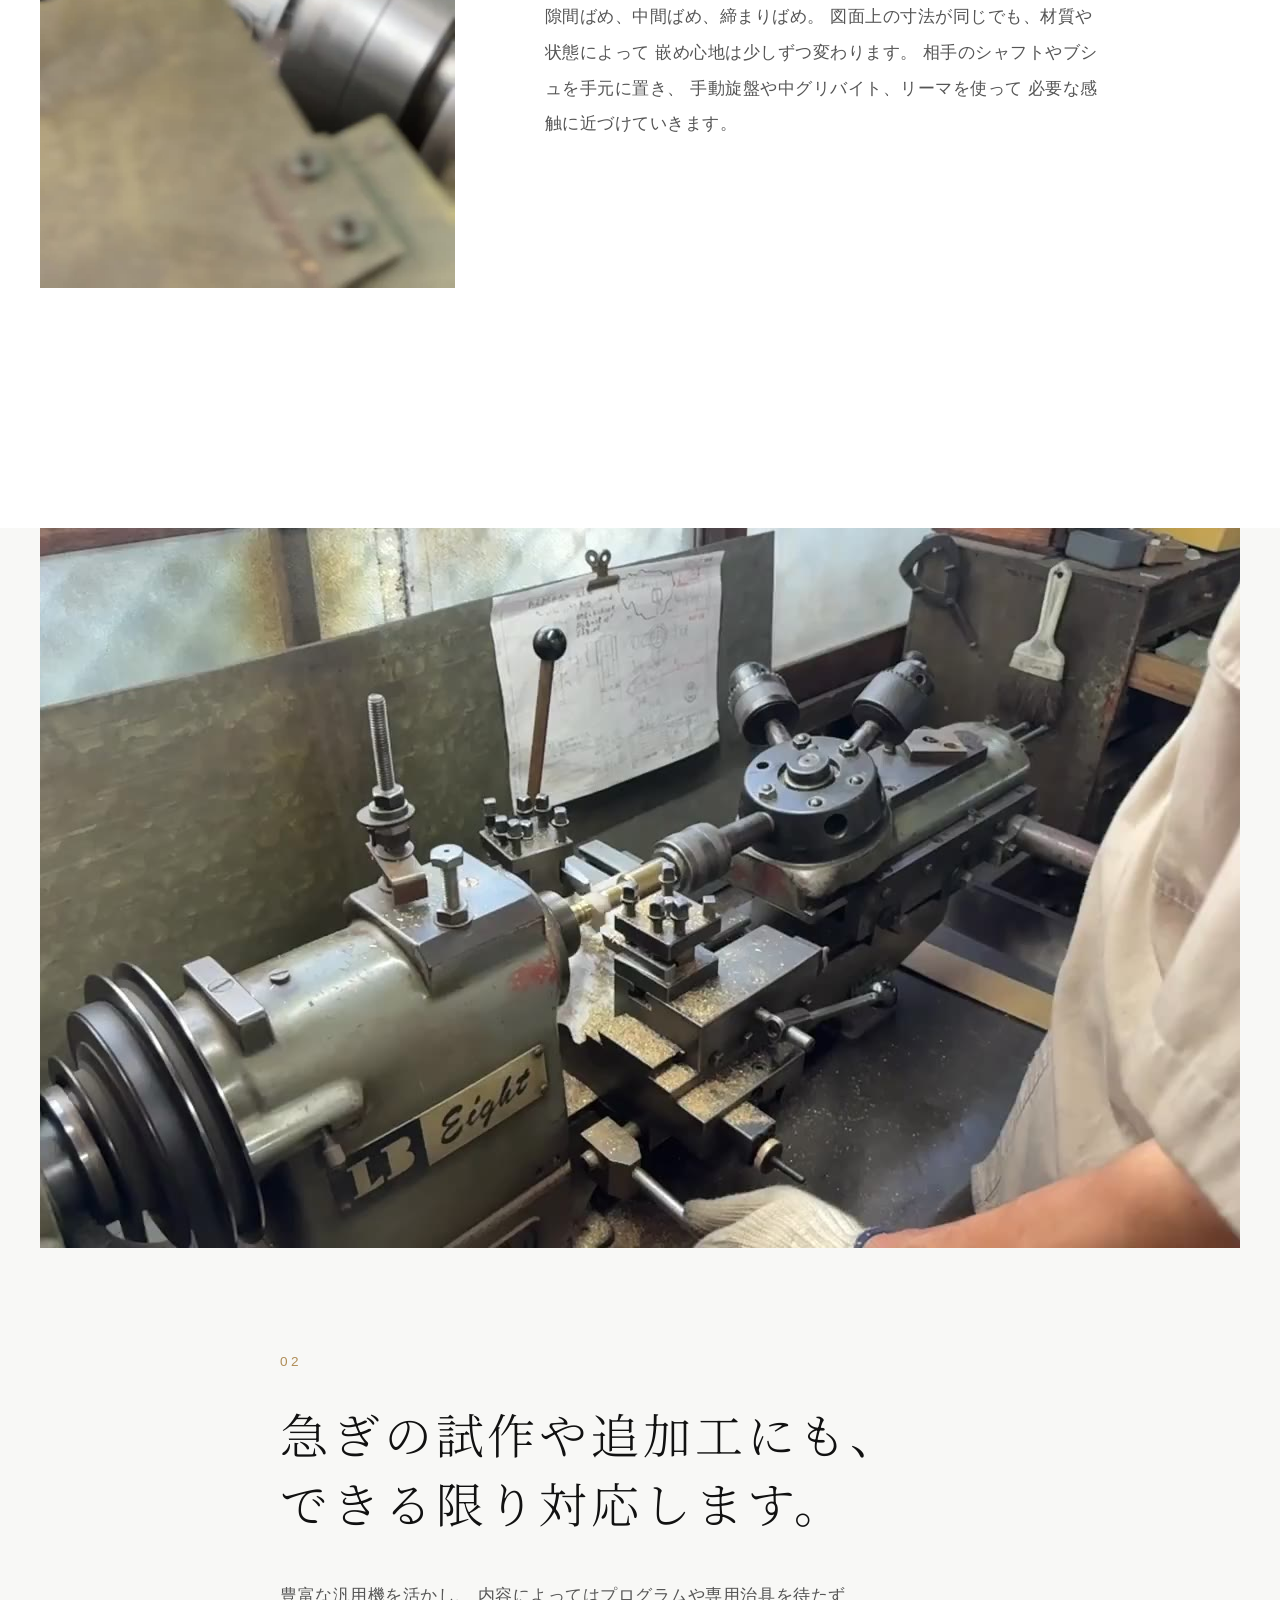
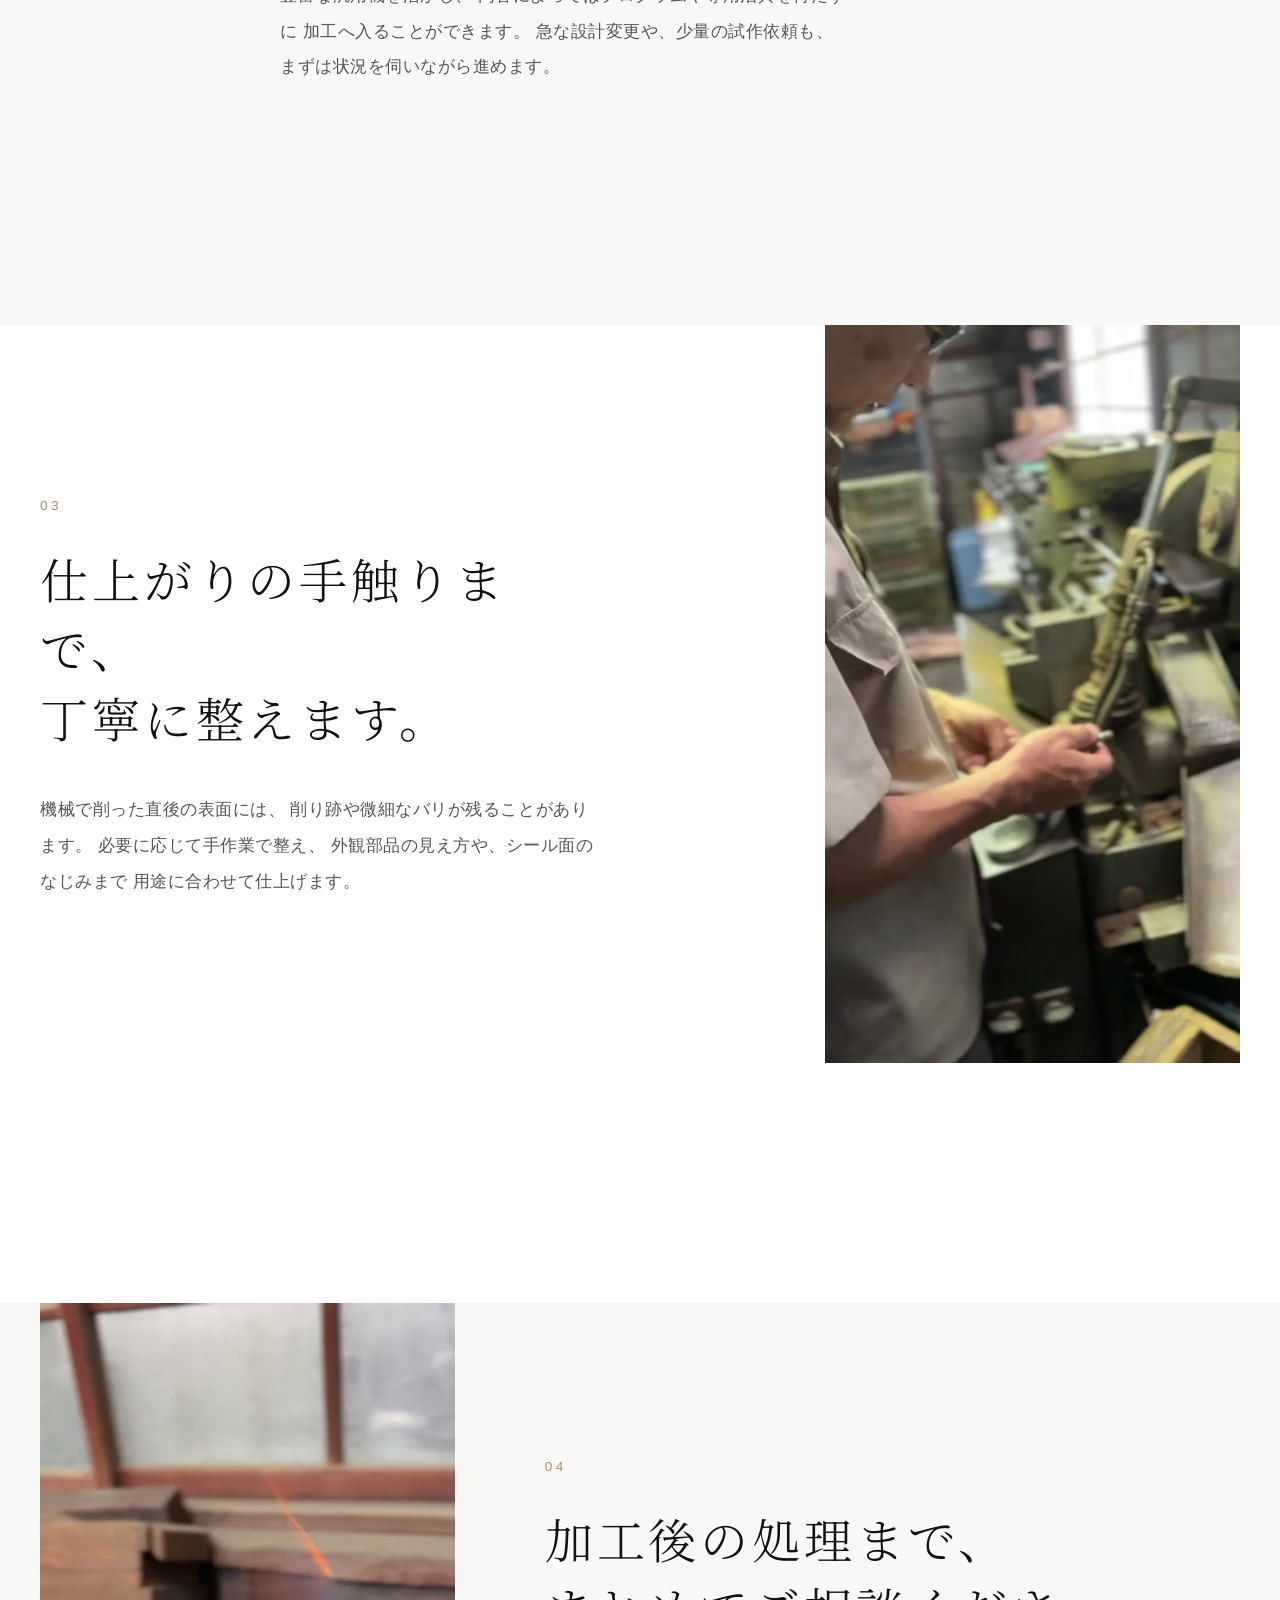
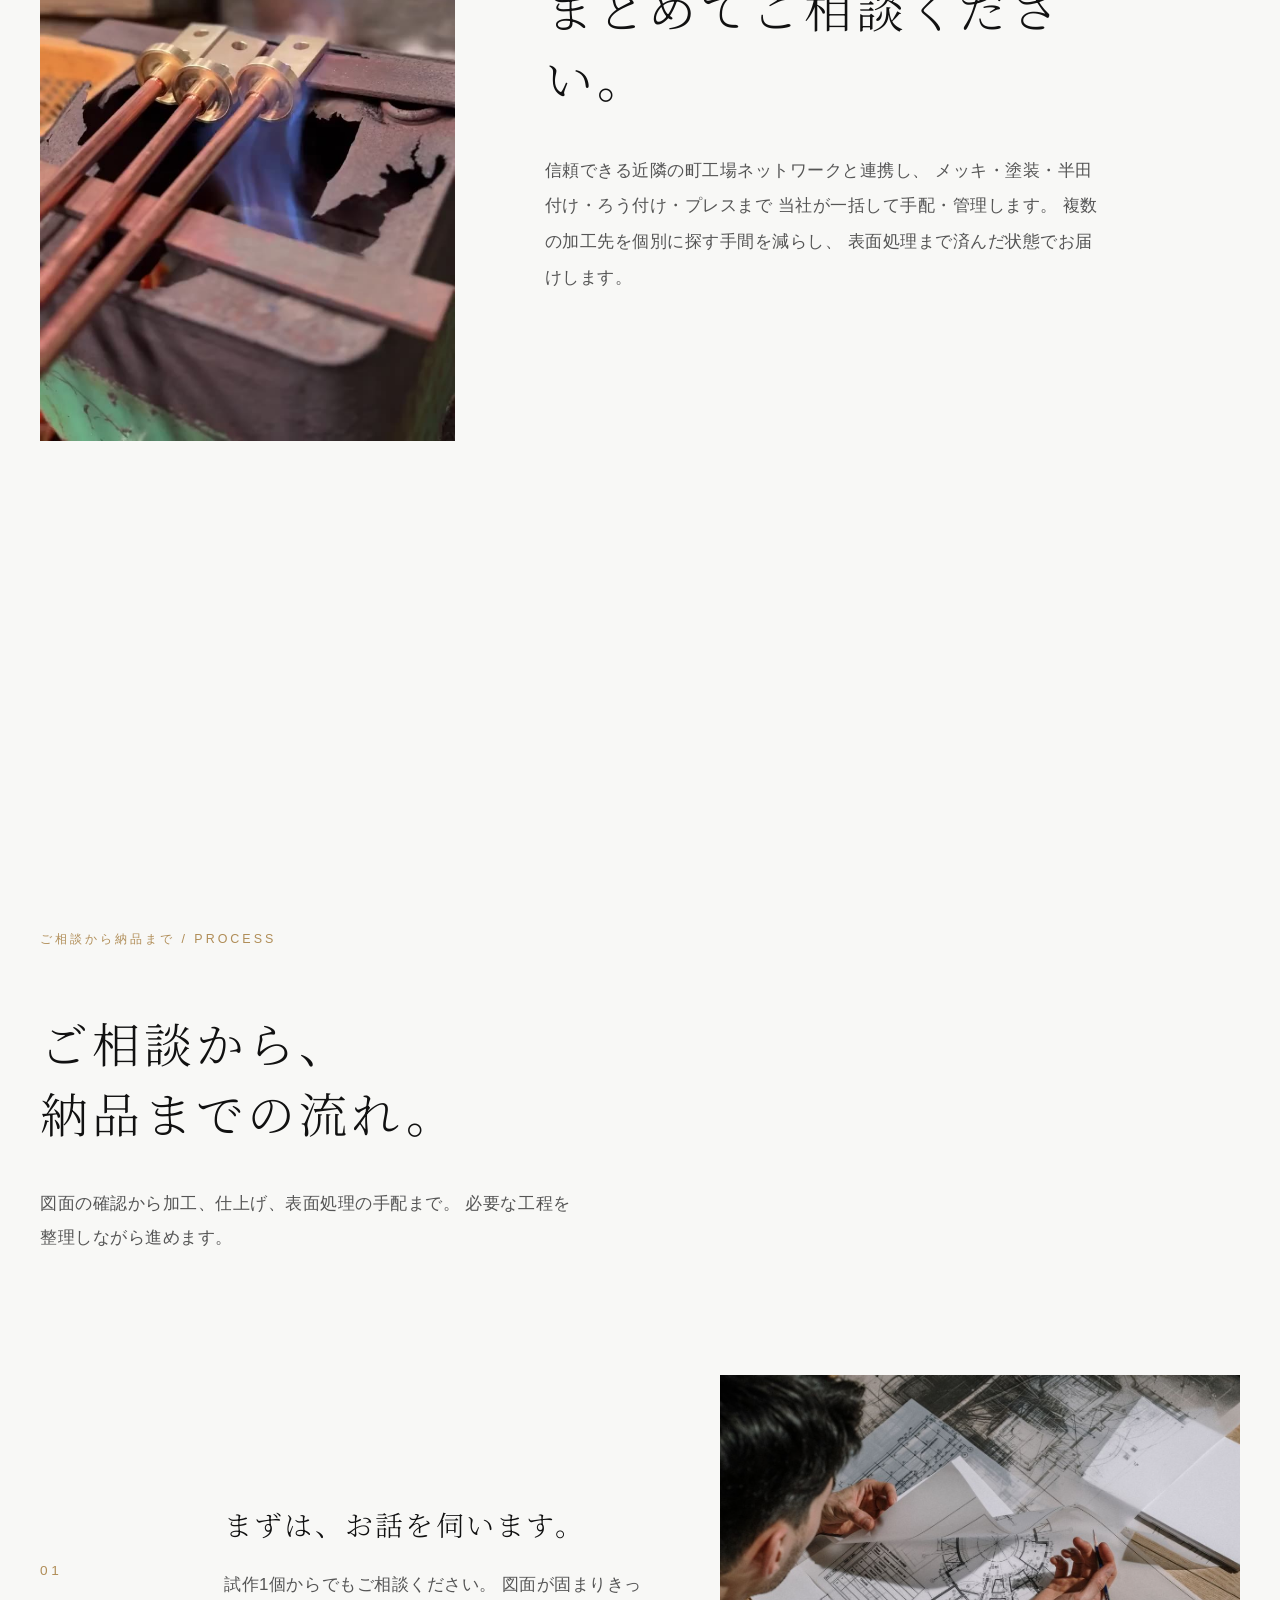
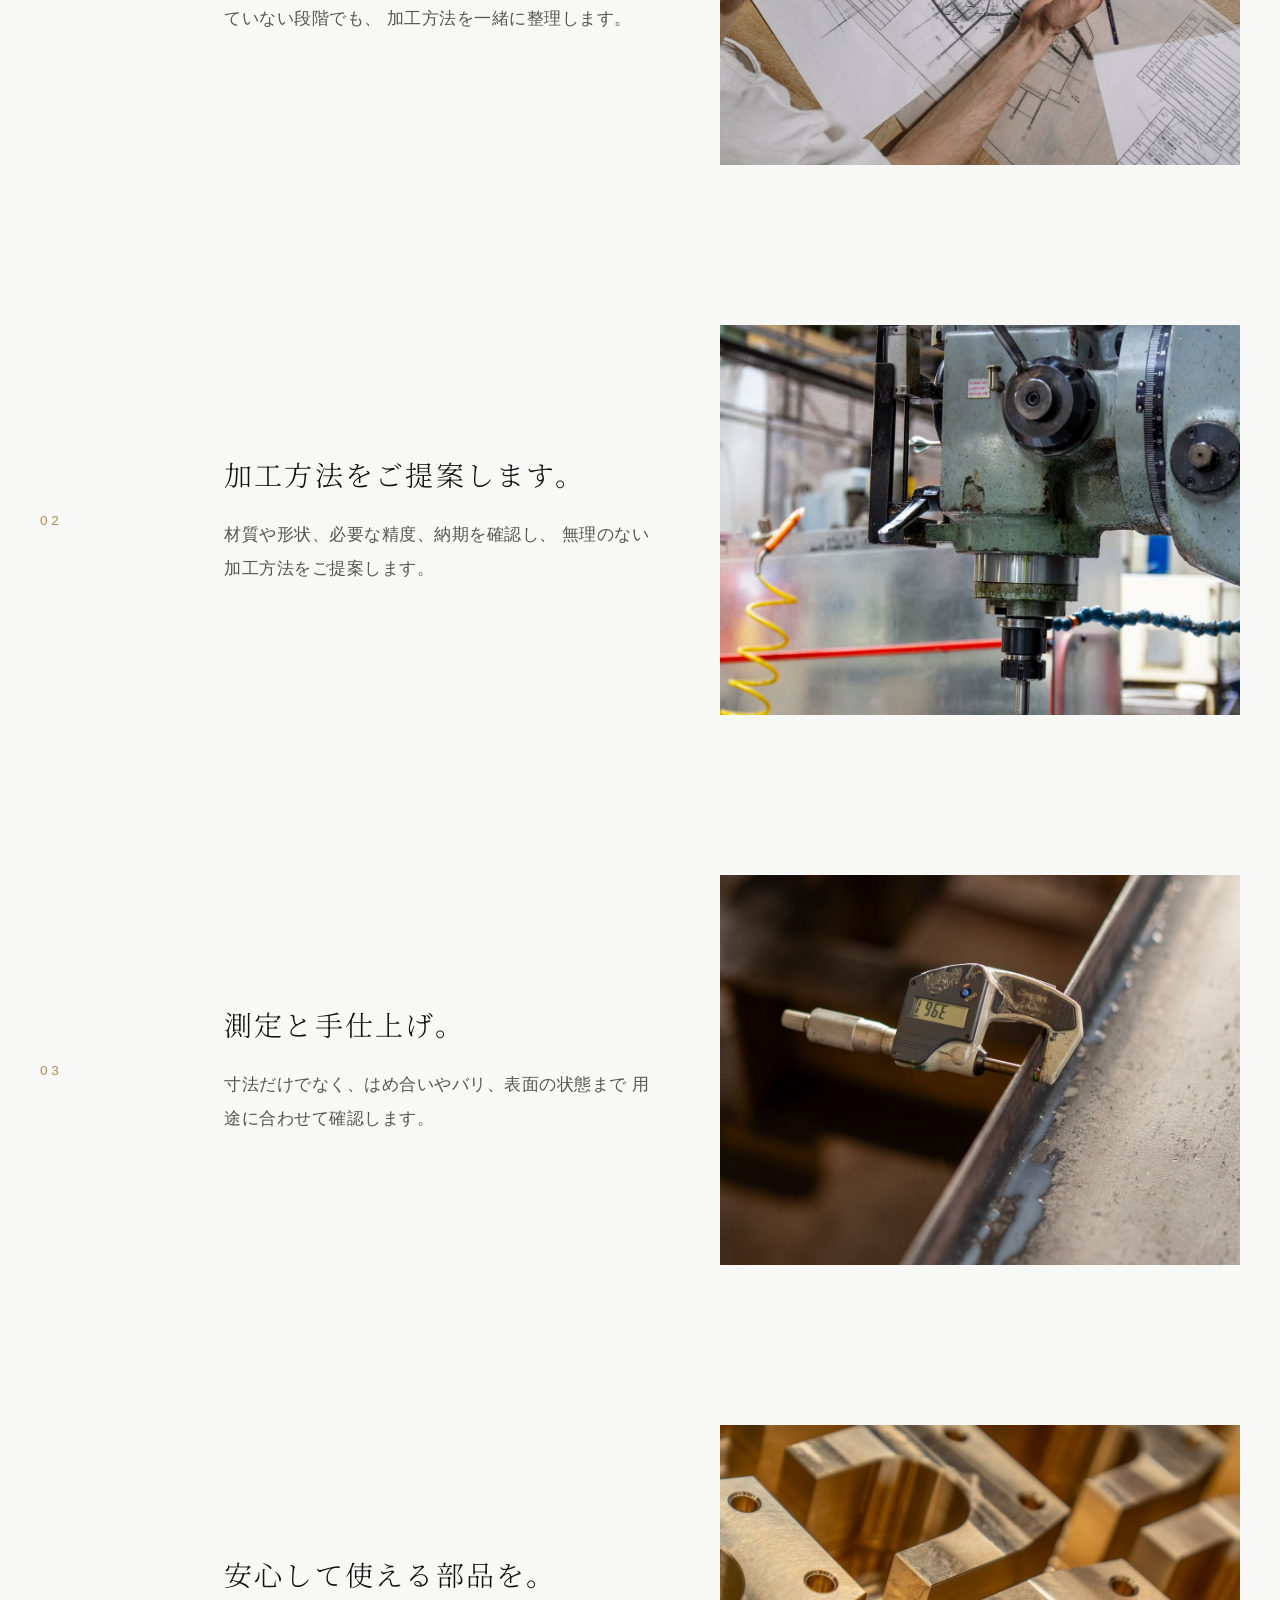
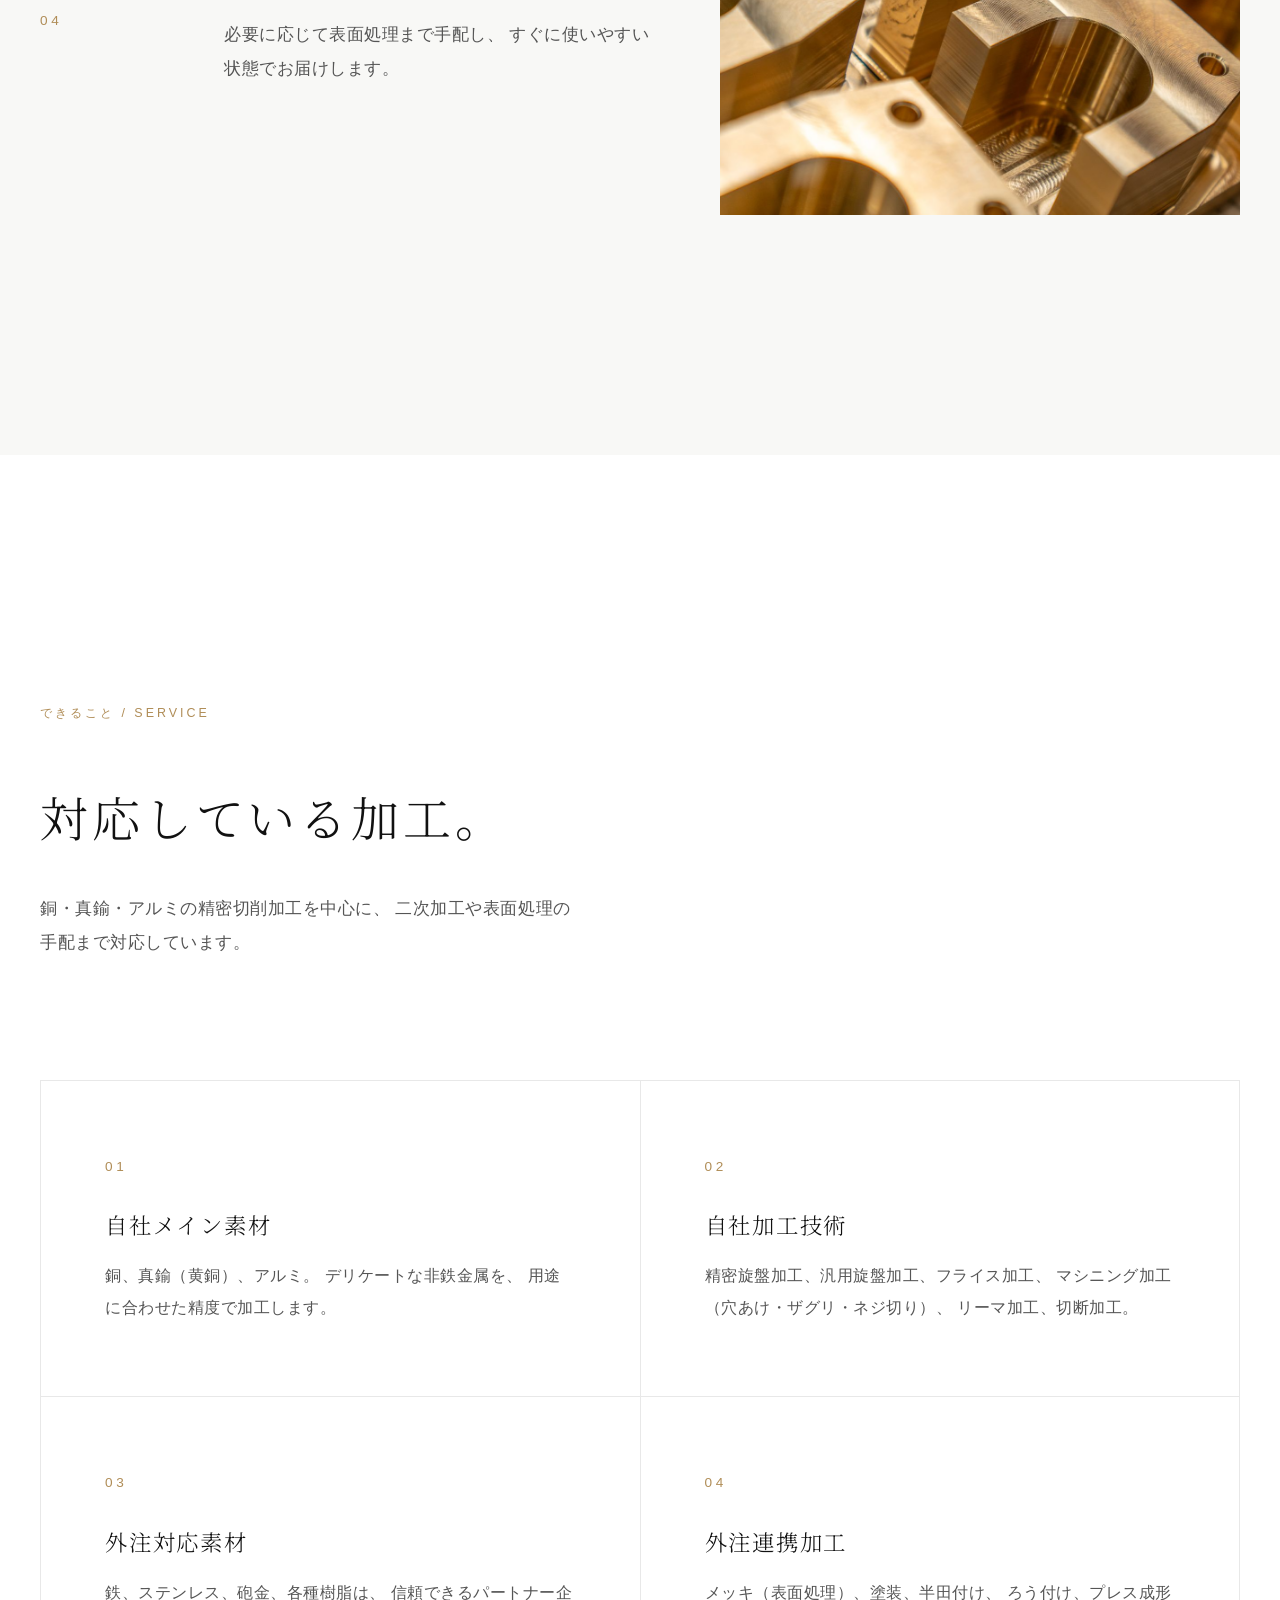
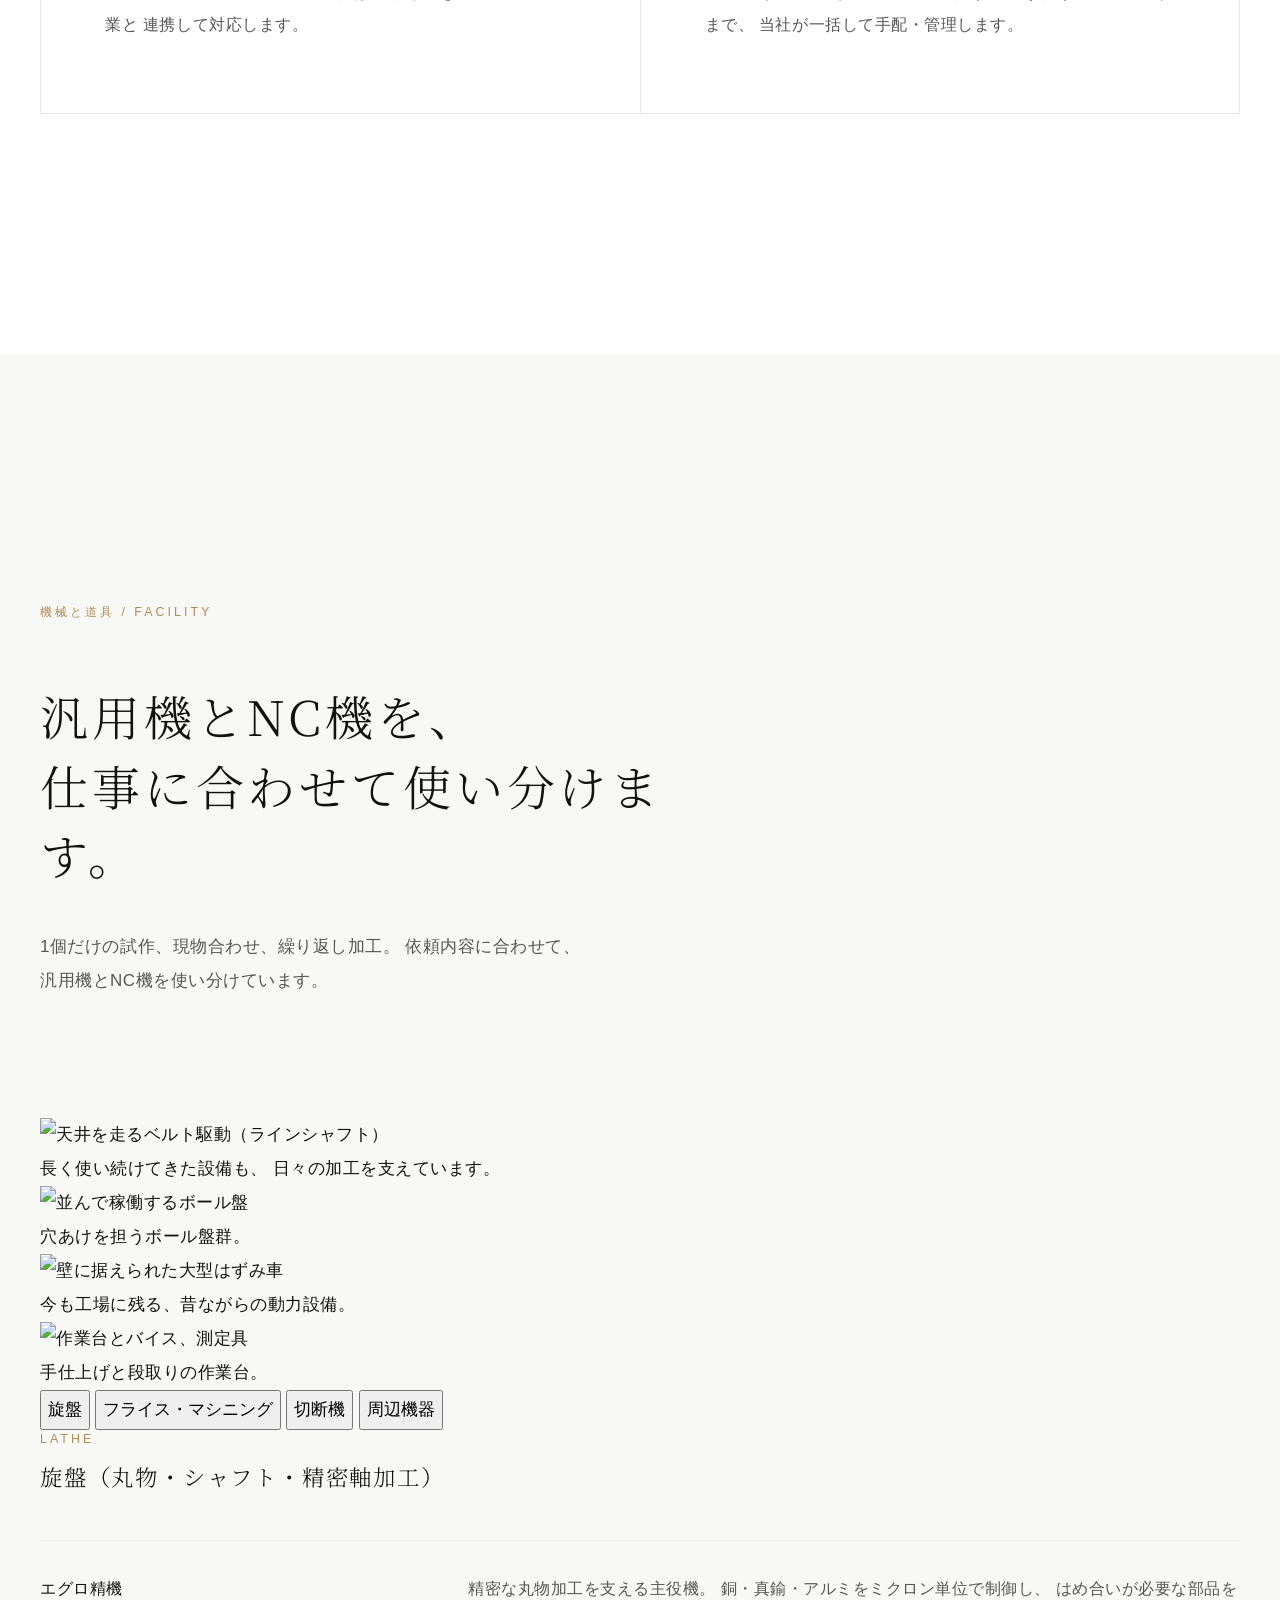
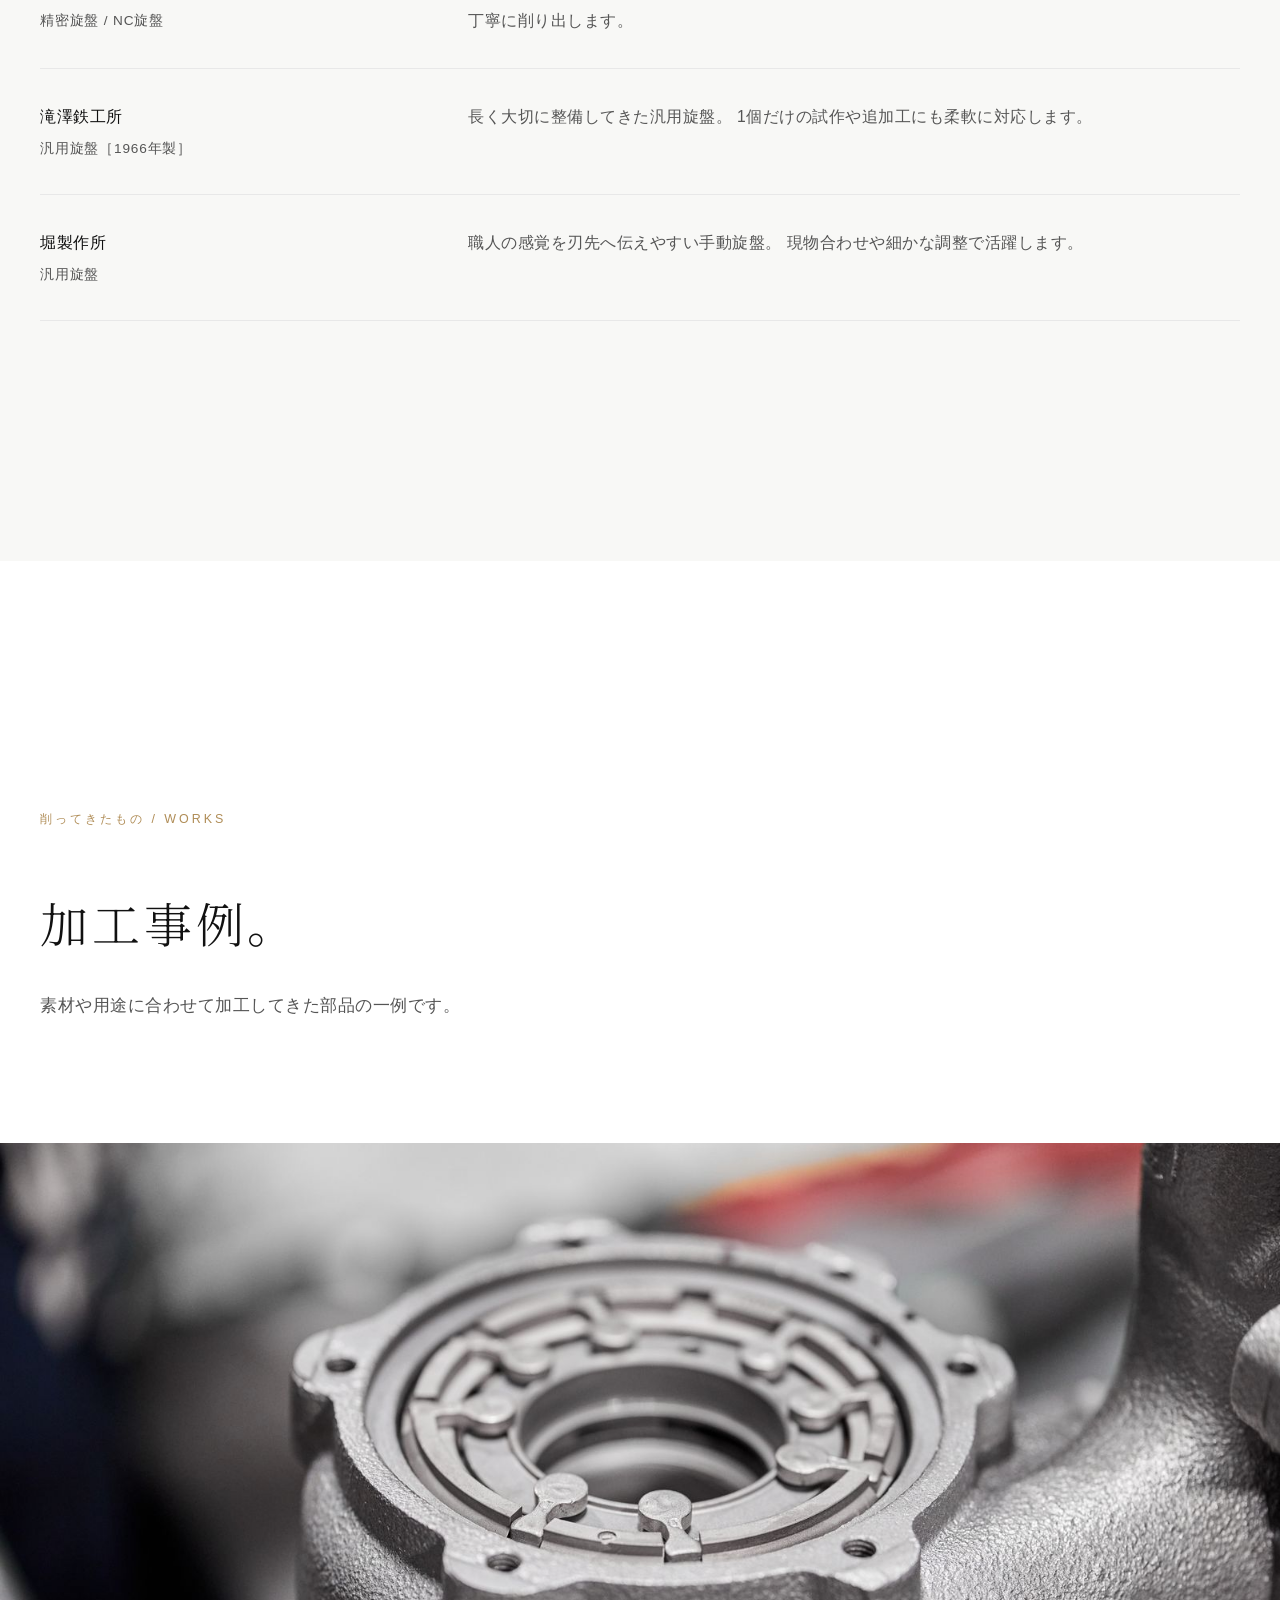
==== commit a6d2a9cc: "Update index.html" ====
--- a/index.html
+++ b/index.html
@@ -14,7 +14,7 @@
 
     <meta
         name="description"
-        content="大阪市西淀川区の株式会社野尻製作所は、銅・真鍮・アルミを中心とした精密機械加工会社です。ミクロン単位のはめ合い調整、試作1個からの短納期対応、メッキ・塗装・半田付けまで一括手配します。">
+        content="1920年創業。大阪市西淀川区の株式会社野尻製作所は、銅・真鍮・アルミを中心とした精密機械加工会社です。試作1個から、はめ合い調整、表面処理の一括手配まで対応します。">
 
     <meta
         name="keywords"
@@ -167,49 +167,49 @@
 
         </a>
 
-        <nav class="global-nav">
+        <nav class="global-nav" id="global-nav" aria-label="メインナビゲーション">
 
             <ul>
 
                 <li>
                     <a href="#philosophy">
-                        Philosophy
+                        私たちについて
                     </a>
                 </li>
 
                 <li>
-                    <a href="#process">
-                        Process
+                    <a href="#strengths">
+                        私たちの強み
                     </a>
                 </li>
 
                 <li>
                     <a href="#service">
-                        Service
+                        対応加工
                     </a>
                 </li>
 
                 <li>
                     <a href="#facility">
-                        Facility
+                        設備
                     </a>
                 </li>
 
                 <li>
                     <a href="#works">
-                        Works
+                        加工事例
                     </a>
                 </li>
 
                 <li>
                     <a href="#company">
-                        Company
+                        会社概要
                     </a>
                 </li>
 
                 <li>
                     <a href="#contact" class="contact-link">
-                        Contact
+                        加工相談
                     </a>
                 </li>
 
@@ -219,6 +219,8 @@
 
         <button
             class="menu-button"
+            type="button"
+            aria-controls="global-nav"
             aria-label="メニュー">
 
             <span></span>
@@ -257,46 +259,82 @@
         <div class="hero-content">
 
             <span class="hero-label">
-                PRECISION MACHINING IN OSAKA
+                大阪市西淀川区・姫里　創業1920年
             </span>
 
             <h1>
 
-                銅・真鍮・アルミの、
+                図面と、現物と、
                 <br>
-                精密機械加工。
+                百年の経験。
 
             </h1>
 
             <p>
 
-                大阪市西淀川区で、試作1個から小ロットまで。
+                銅・真鍮・アルミを中心とした精密機械加工。
                 <br>
-                はめ合い調整や表面処理の手配まで、丁寧に対応します。
+                汎用機とNC機を使い分け、試作1個から向き合います。
 
             </p>
 
             <div class="hero-actions">
 
-                <a href="#philosophy" class="btn-outline">
-                    野尻製作所について
-                </a>
-
-                <a href="#contact" class="btn-outline">
+                <a href="#contact" class="btn-outline btn-primary">
                     加工について相談する
                 </a>
 
+                <a href="#works" class="btn-outline">
+                    加工事例を見る
+                </a>
+
             </div>
 
         </div>
 
-        <div class="scroll-indicator">
-
-            <span>SCROLL</span>
-
-            <div class="scroll-line"></div>
-
-        </div>
+        <dl class="hero-index" aria-label="対応内容">
+            <div>
+                <dt>主な素材</dt>
+                <dd>銅・真鍮・アルミ</dd>
+            </div>
+            <div>
+                <dt>対応数量</dt>
+                <dd>試作1個〜小ロット</dd>
+            </div>
+            <div>
+                <dt>仕上げ</dt>
+                <dd>表面処理まで一括手配</dd>
+            </div>
+        </dl>
+
+    </div>
+
+</section>
+
+<section class="legacy" aria-label="野尻製作所のものづくり">
+
+    <div class="container legacy-grid">
+
+        <div class="legacy-mark" aria-hidden="true">
+            <span>創業</span>
+            <strong>1920</strong>
+            <span>HIMESATO, OSAKA</span>
+        </div>
+
+        <div class="legacy-copy">
+            <p class="legacy-lead">長く使う機械と、<br>新しく磨く技術。</p>
+            <p>
+                100年を超えて工場に残るのは、古さではありません。
+                汎用機の癖を読み、現物のわずかな違いに手を合わせる。
+                その経験を、NC機による安定した加工へつないでいます。
+            </p>
+        </div>
+
+        <ul class="material-index" aria-label="主な加工素材">
+            <li><span>Cu</span><strong>銅</strong></li>
+            <li><span>CuZn</span><strong>真鍮</strong></li>
+            <li><span>Al</span><strong>アルミ</strong></li>
+        </ul>
 
     </div>
 
@@ -337,7 +375,7 @@
             <div class="philosophy-heading">
 
                 <span class="section-label">
-                    Philosophy
+                    私たちの考え方 / Philosophy
                 </span>
 
                 <h2>
@@ -361,7 +399,9 @@
 
                 <p>
 
-                    汎用機による現物合わせと、NC機による安定した加工。
+                    1920年の創業以来、受け継いできたのは、
+                    図面の数字だけでは測れない経験と、仕事への誠実さです。
+                    古くから使い続ける汎用機と現代のNC機。
                     それぞれの良さを使い分けながら、
                     必要な精度と納期に向き合います。
 
@@ -387,7 +427,7 @@
     <div class="container">
 
         <span class="section-label">
-            Strengths
+            受け継いだ強み / Strengths
         </span>
 
         <h2>
@@ -397,6 +437,15 @@
             丁寧に向き合います。
 
         </h2>
+
+        <img
+            class="section-shaving"
+            src="assets/images/brass-shaving.png"
+            alt=""
+            loading="lazy"
+            decoding="async"
+            data-parallax
+            aria-hidden="true">
 
     </div>
 
@@ -614,7 +663,7 @@
         <div class="process-heading">
 
             <span class="section-label">
-                Process
+                ご相談から納品まで / Process
             </span>
 
             <h2>
@@ -633,6 +682,15 @@
             </p>
 
         </div>
+
+        <img
+            class="process-micrometer"
+            src="assets/images/micrometer.png"
+            alt=""
+            loading="lazy"
+            decoding="async"
+            data-parallax
+            aria-hidden="true">
 
         <div class="process-list">
 
@@ -766,7 +824,7 @@
         <div class="service-heading">
 
             <span class="section-label">
-                Service
+                できること / Service
             </span>
 
             <h2>
@@ -783,6 +841,15 @@
             </p>
 
         </div>
+
+        <img
+            class="service-bushing"
+            src="assets/images/brass-bushing.png"
+            alt=""
+            loading="lazy"
+            decoding="async"
+            data-parallax
+            aria-hidden="true">
 
         <div class="service-grid">
 
@@ -855,7 +922,7 @@
         <div class="facility-heading">
 
             <span class="section-label">
-                Facility
+                機械と道具 / Facility
             </span>
 
             <h2>
@@ -1256,7 +1323,7 @@
         <div class="works-heading">
 
             <span class="section-label">
-                Works
+                削ってきたもの / Works
             </span>
 
             <h2>
@@ -1367,6 +1434,25 @@
 
 </section>
 
+<aside class="inquiry-banner" aria-label="加工相談のご案内" data-fade>
+
+    <div class="container inquiry-banner-inner">
+
+        <div>
+            <span class="section-label">図面からのご相談 / Contact</span>
+            <h2>つくれるか分からない段階でも、<br>まずは図面をお見せください。</h2>
+            <p>材質・数量・希望納期を伺い、加工方法から一緒に考えます。</p>
+        </div>
+
+        <a href="#contact" class="inquiry-banner-link">
+            加工について相談する
+            <span aria-hidden="true">↗</span>
+        </a>
+
+    </div>
+
+</aside>
+
 <section class="company" id="company" data-fade>
 
     <div class="container">
@@ -1376,7 +1462,7 @@
             <div class="company-heading">
 
                 <span class="section-label">
-                    Company
+                    会社のこと / Company
                 </span>
 
                 <h2>
@@ -1446,7 +1532,7 @@
             <div class="contact-intro">
 
                 <span class="section-label">
-                    Contact
+                    加工のご相談 / Contact
                 </span>
 
                 <h2>
@@ -1474,6 +1560,20 @@
             </div>
 
             <form class="contact-form" action="#" method="post">
+
+                <div class="form-group">
+
+                    <label for="contact-type">ご相談の種類</label>
+
+                    <select id="contact-type" name="type" required>
+                        <option value="">選択してください</option>
+                        <option value="新規加工・試作のご相談">新規加工・試作のご相談</option>
+                        <option value="追加工・修理のご相談">追加工・修理のご相談</option>
+                        <option value="見積りのご依頼">見積りのご依頼</option>
+                        <option value="その他">その他</option>
+                    </select>
+
+                </div>
 
                 <div class="form-group">
 
@@ -1490,6 +1590,18 @@
 
                 <div class="form-group">
 
+                    <label for="contact-phone">電話番号 <span class="form-optional">任意</span></label>
+
+                    <input
+                        type="tel"
+                        id="contact-phone"
+                        name="phone"
+                        autocomplete="tel">
+
+                </div>
+
+                <div class="form-group">
+
                     <label for="contact-company">会社名 <span class="form-optional">任意</span></label>
 
                     <input
@@ -1521,12 +1633,13 @@
                         id="contact-message"
                         name="message"
                         rows="6"
+                        placeholder="材質、数量、寸法、希望納期など、分かる範囲でご記入ください。"
                         required></textarea>
 
                 </div>
 
                 <button type="submit" class="btn-outline btn-dark">
-                    送信する
+                    メールで相談内容を送る
                 </button>
 
                 <p class="form-note">
@@ -1570,19 +1683,19 @@
 
             <ul>
 
-                <li><a href="#philosophy">Philosophy</a></li>
-
-                <li><a href="#process">Process</a></li>
-
-                <li><a href="#service">Service</a></li>
-
-                <li><a href="#facility">Facility</a></li>
-
-                <li><a href="#works">Works</a></li>
-
-                <li><a href="#company">Company</a></li>
-
-                <li><a href="#contact">Contact</a></li>
+                <li><a href="#philosophy">私たちについて</a></li>
+
+                <li><a href="#strengths">私たちの強み</a></li>
+
+                <li><a href="#service">対応加工</a></li>
+
+                <li><a href="#facility">設備</a></li>
+
+                <li><a href="#works">加工事例</a></li>
+
+                <li><a href="#company">会社概要</a></li>
+
+                <li><a href="#contact">加工相談</a></li>
 
             </ul>
 
@@ -1620,6 +1733,8 @@
 
 <script src="assets/js/animation.js"></script>
 
+<script src="assets/js/decorations.js"></script>
+
 <script src="assets/js/main.js"></script>
 
 </body>
